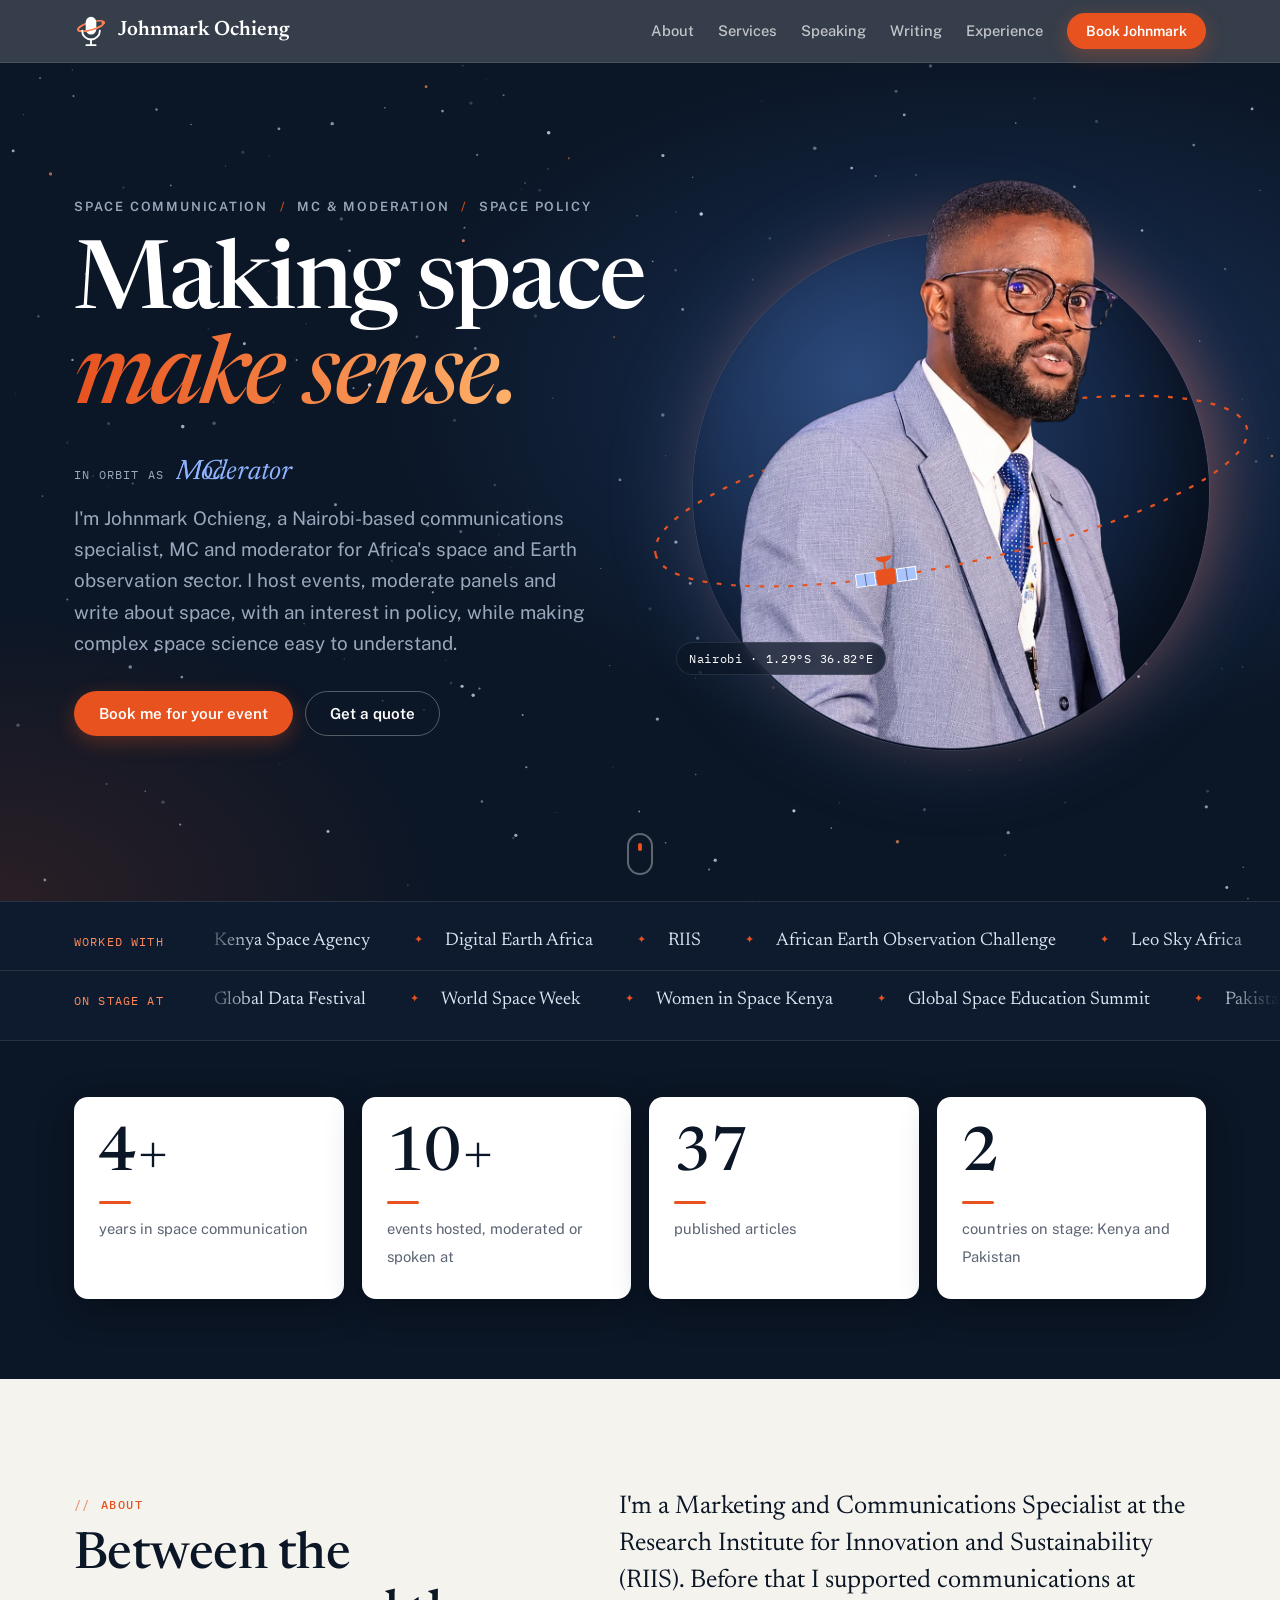
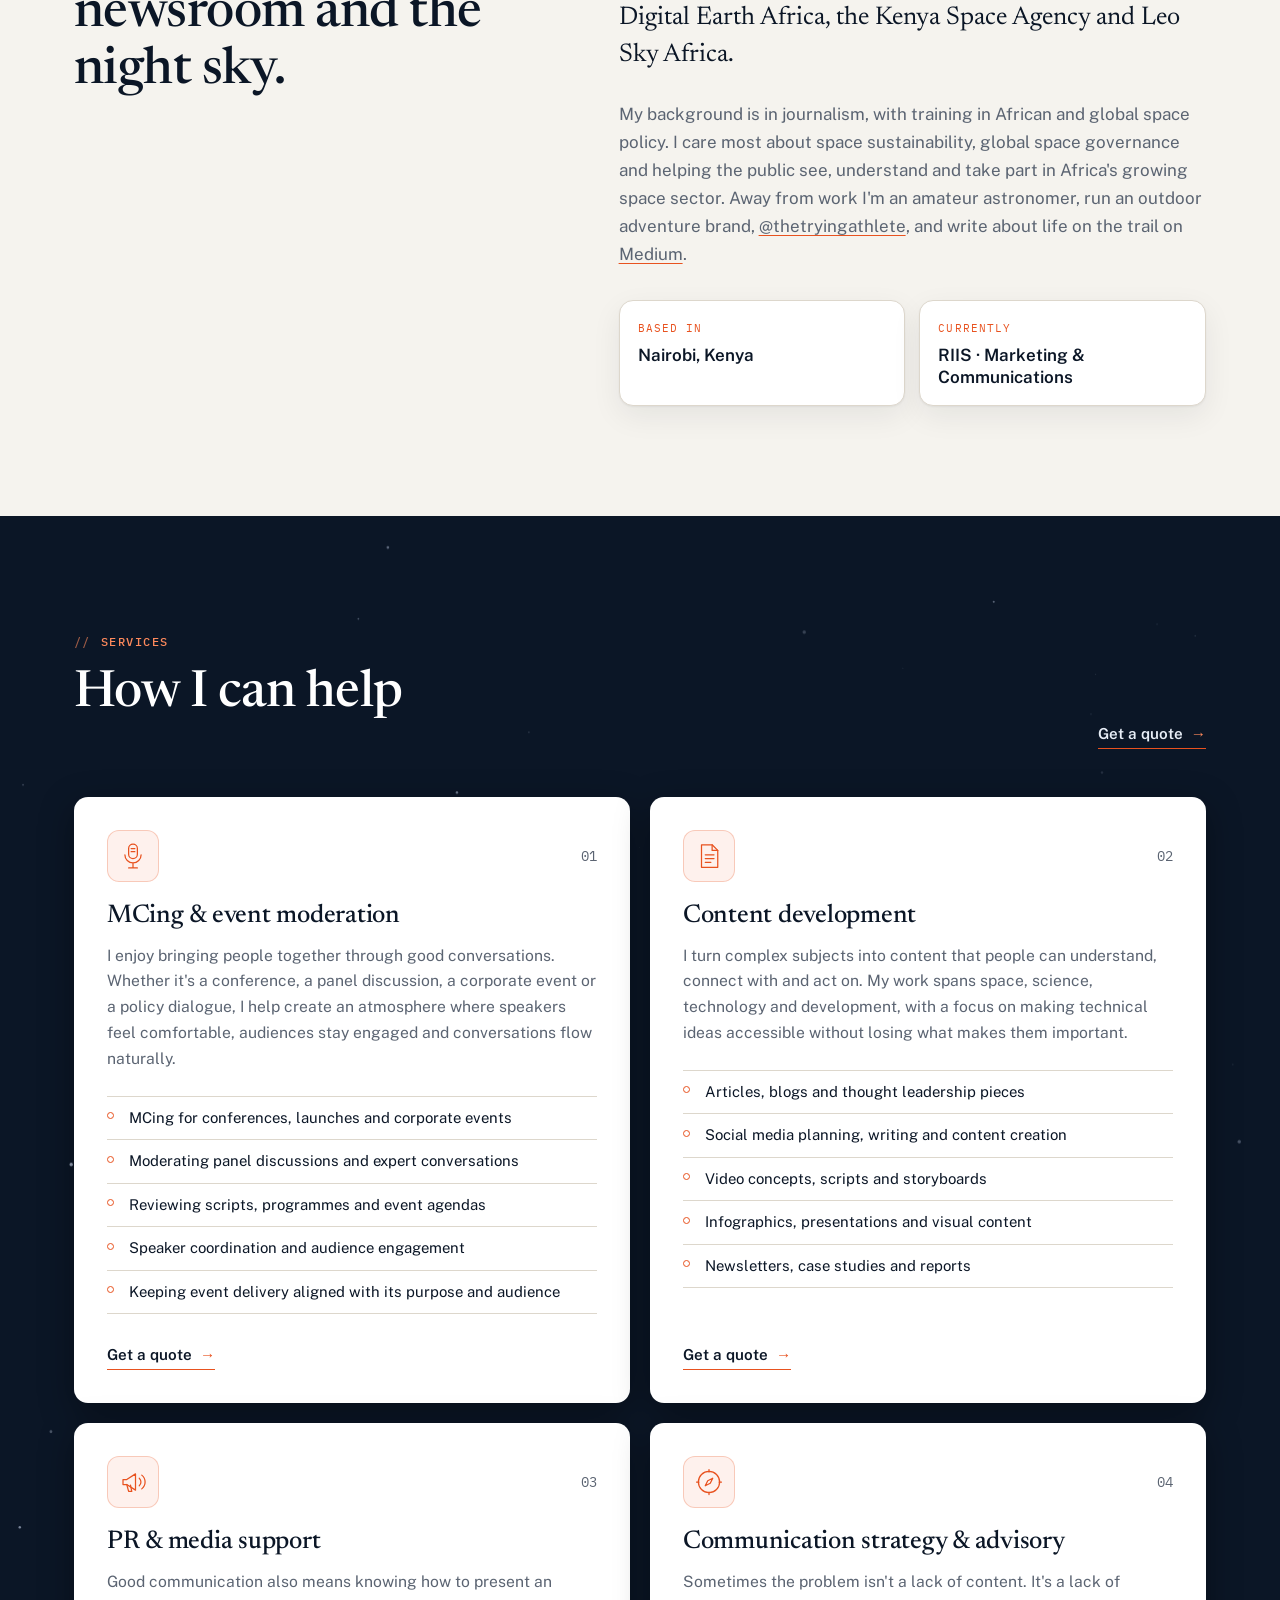
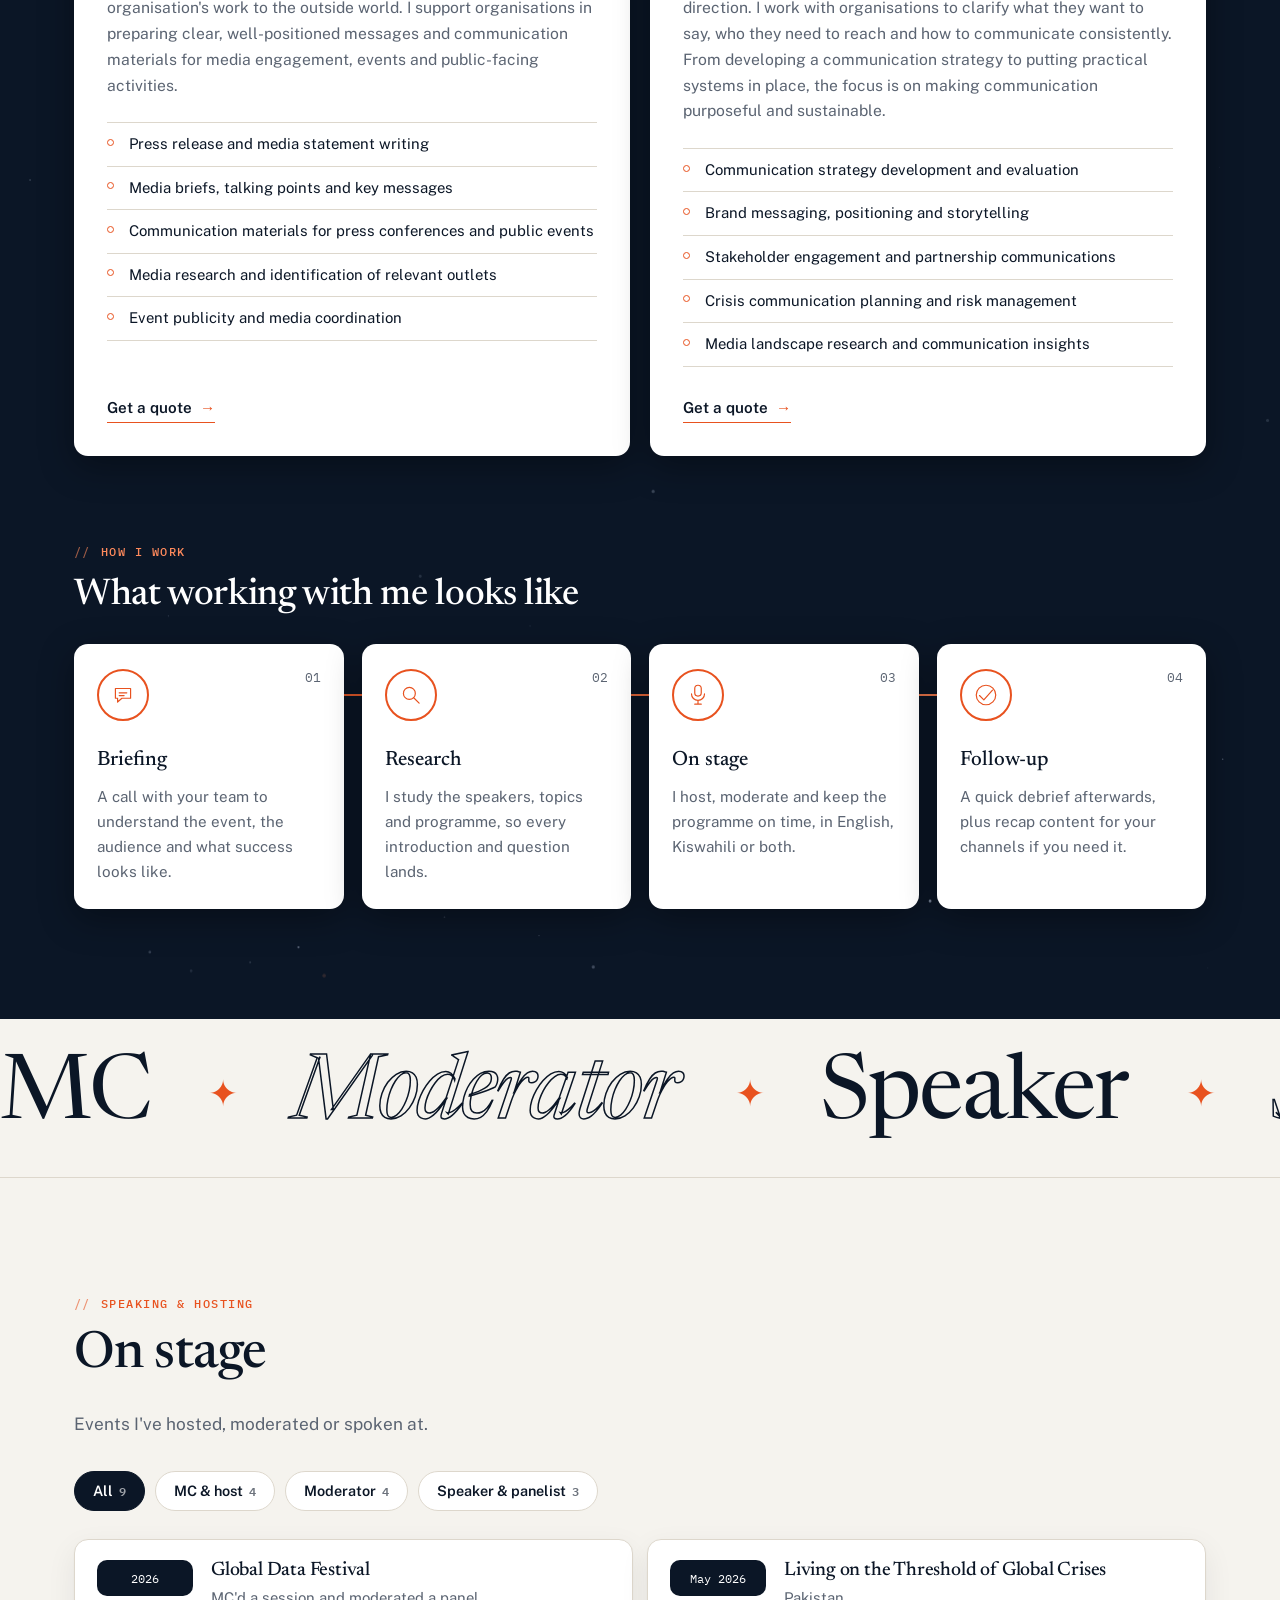
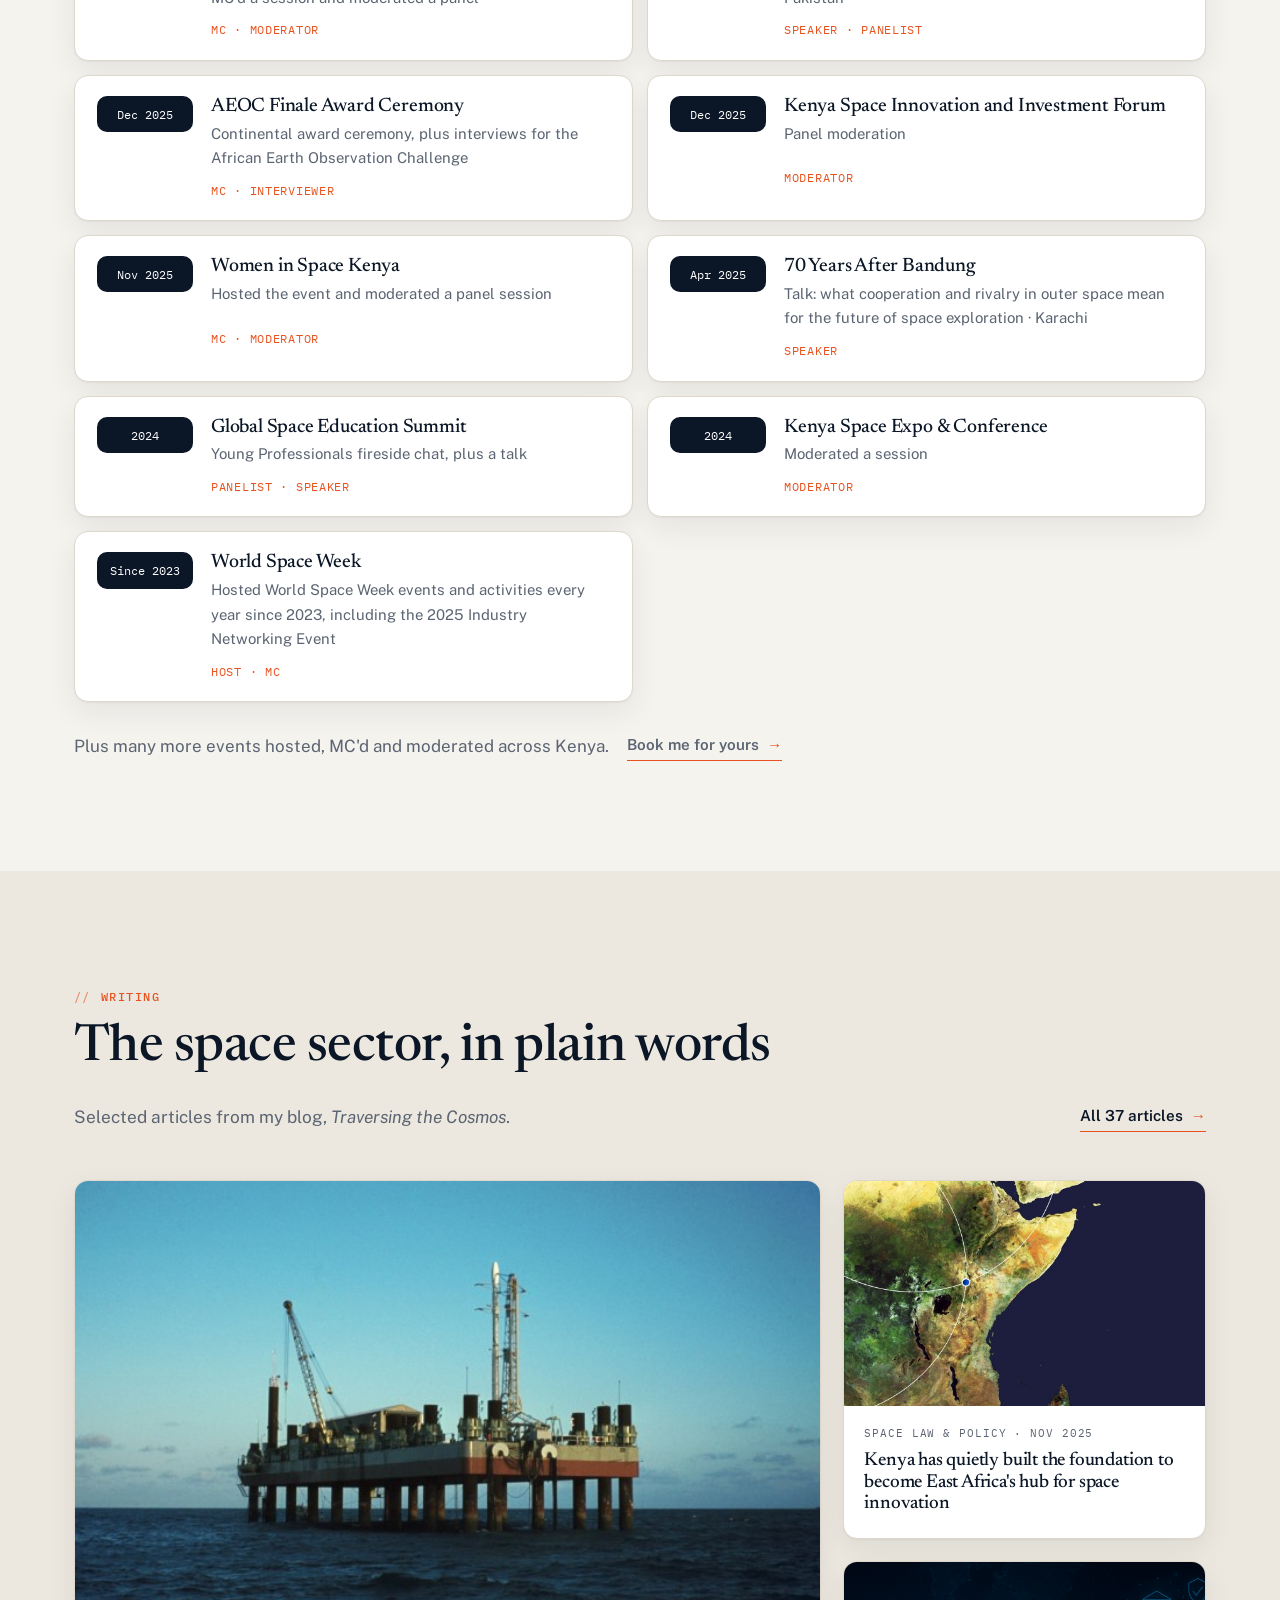
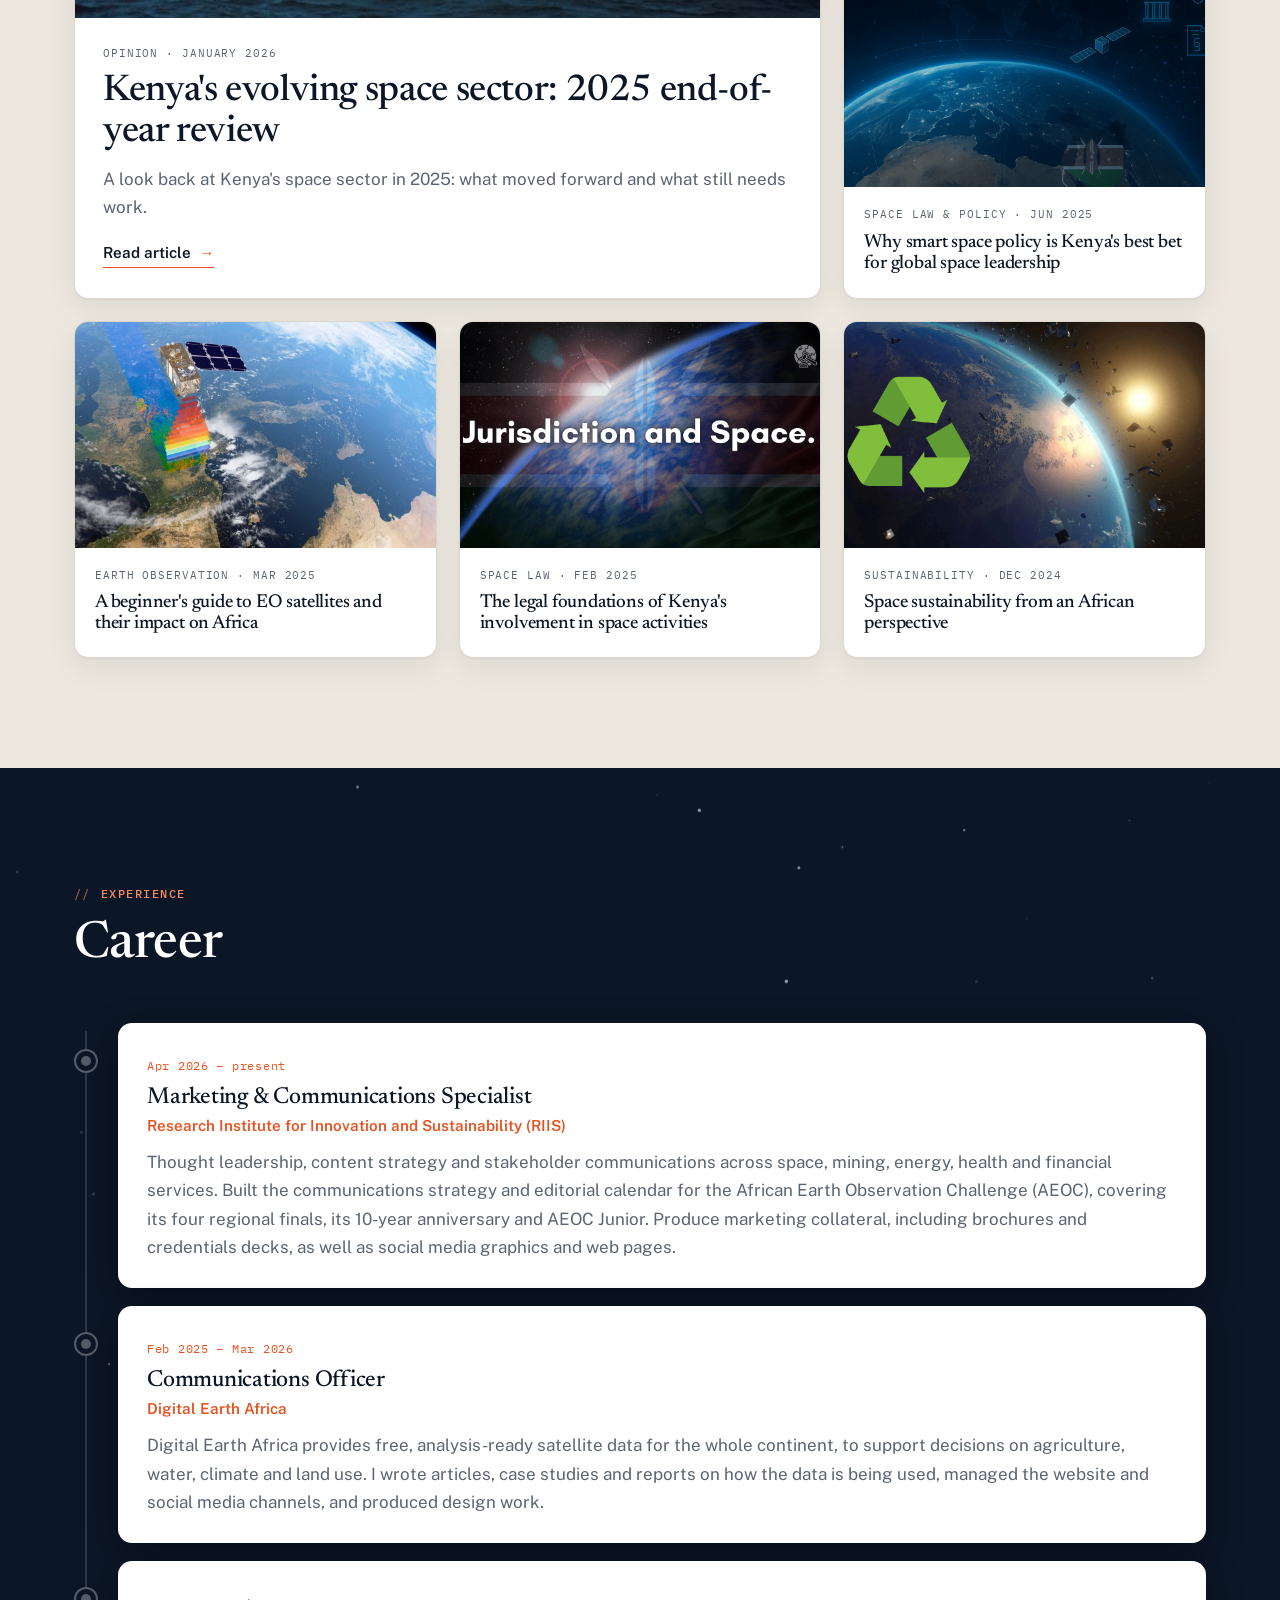
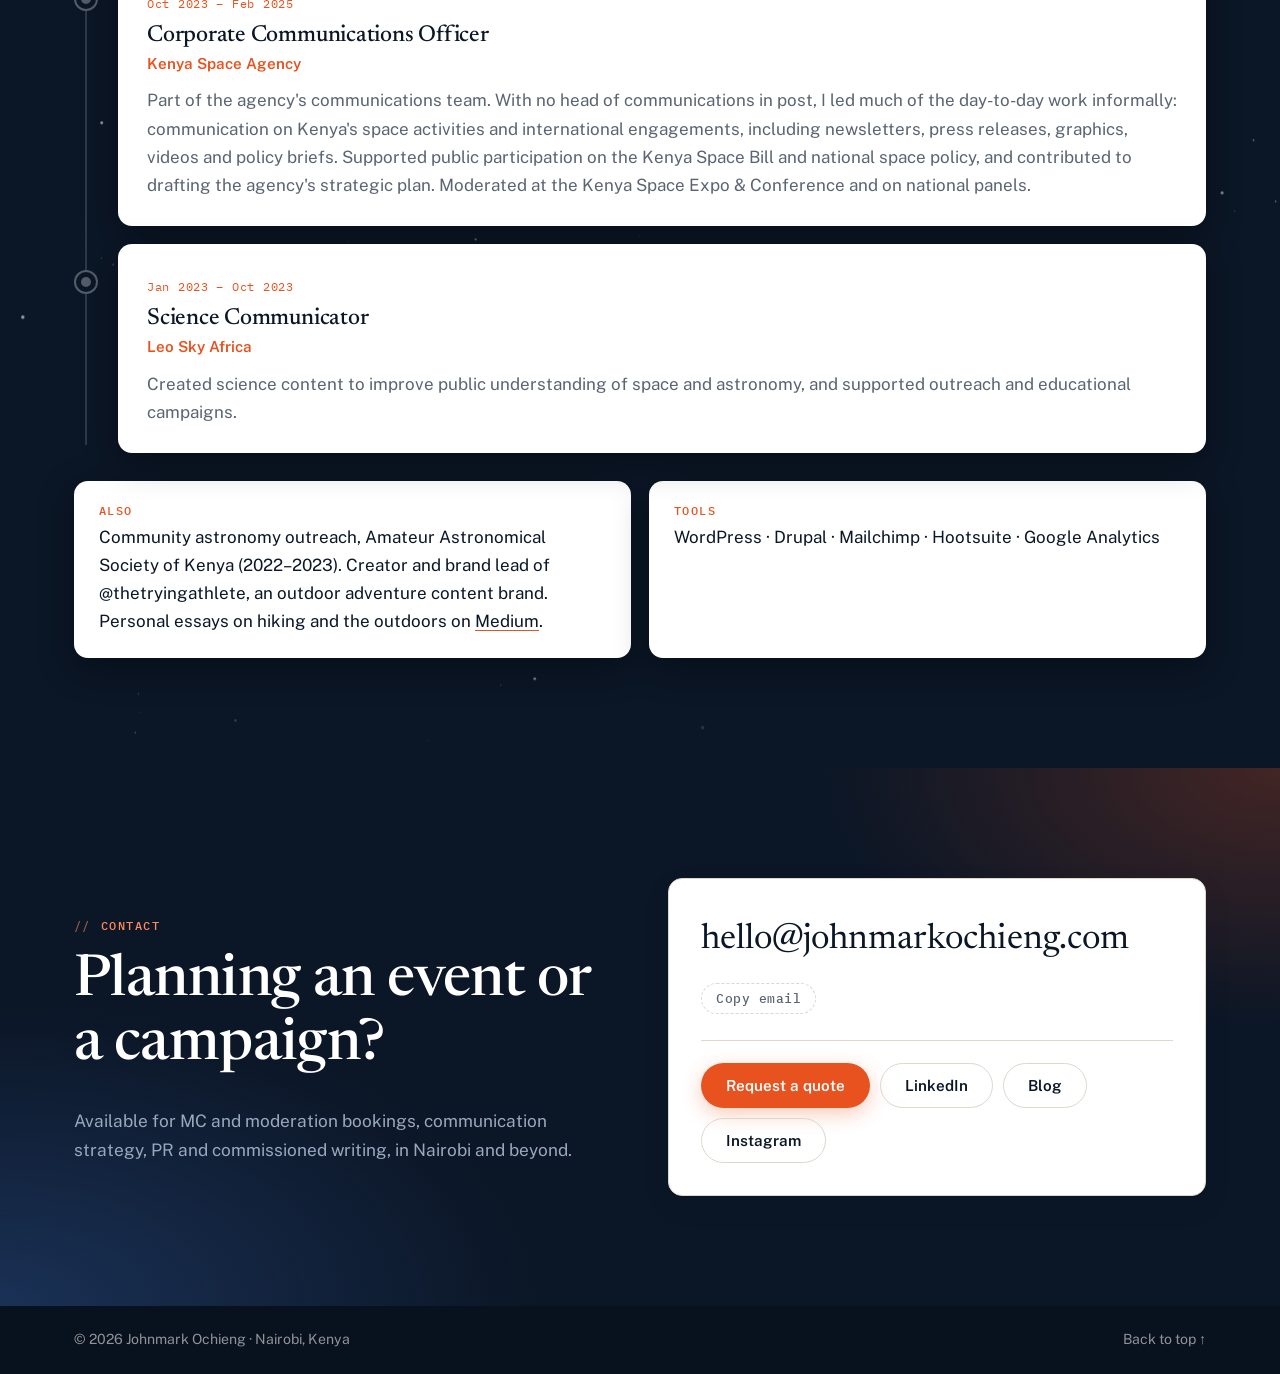
==== preview/index.html @ 2111b933 "Add unlisted preview of the lively layer Co-Authored-By: Claude Opus 5.5 <noreply@anthropic.com> Cla" ====
<!DOCTYPE html>
<html lang="en">
<head>
  <meta charset="utf-8">
  <meta name="robots" content="noindex, nofollow">
  <meta name="viewport" content="width=device-width, initial-scale=1">
  <title>Johnmark Ochieng · Space Communication, MC &amp; Policy</title>
  <meta name="description" content="Johnmark Ochieng: Nairobi-based communications specialist, MC and moderator working at the intersection of space, Earth observation and policy across Africa.">
  <meta property="og:title" content="Johnmark Ochieng · Space Communication, MC & Policy">
  <meta property="og:description" content="MC, moderator and communications specialist for Africa's space and Earth observation sector.">
  <meta property="og:image" content="https://johnmarkochieng.com/assets/johnmark-speaking.jpg">
  <meta property="og:url" content="https://johnmarkochieng.com/">
  <meta property="og:type" content="website">
  <meta name="twitter:card" content="summary_large_image">
  <link rel="preconnect" href="https://fonts.googleapis.com">
  <link rel="preconnect" href="https://fonts.gstatic.com" crossorigin>
  <link href="https://fonts.googleapis.com/css2?family=Newsreader:ital,opsz,wght@0,6..72,400;0,6..72,500;0,6..72,600;1,6..72,500&family=Public+Sans:wght@400;500;600;700&family=IBM+Plex+Mono:wght@400;500&display=swap" rel="stylesheet">
  <link rel="icon" href="../assets/logo/favicon.svg" type="image/svg+xml">
  <link rel="stylesheet" href="styles.css">
  <script>document.documentElement.classList.add("js");</script>
</head>
<body>
  <div class="scroll-progress" aria-hidden="true"></div>

  <header class="nav">
    <div class="nav-inner">
      <a href="#top" class="logo" aria-label="Johnmark Ochieng, home">
        <img src="../assets/logo/mark.svg" alt="" class="logo-mark" width="34" height="34">
        <span class="logo-word">Johnmark Ochieng</span>
      </a>
      <button class="nav-toggle" aria-expanded="false" aria-controls="nav-links">Menu</button>
      <nav id="nav-links">
        <a href="#about">About</a>
        <a href="#services">Services</a>
        <a href="#stage">Speaking</a>
        <a href="#writing">Writing</a>
        <a href="#experience">Experience</a>
        <a href="#contact" class="btn btn-accent btn-sm">Book Johnmark</a>
      </nav>
    </div>
  </header>

  <main id="top">
    <!-- HERO: dark, live starfield -->
    <section class="hero dark">
      <canvas class="sky" data-interactive aria-hidden="true"></canvas>
      <div class="wrap hero-grid">
        <div class="hero-copy">
          <p class="kicker">Space communication <span class="kicker-sep" aria-hidden="true">/</span> MC &amp; moderation <span class="kicker-sep" aria-hidden="true">/</span> Space policy</p>
          <h1>Making space <em>make sense.</em></h1>
          <p class="hero-roles" aria-hidden="true"><span class="mono">In orbit as</span> <span class="role-rotator"><span>MC</span><span>Moderator</span><span>Space writer</span><span>Speaker</span><span>Strategist</span></span></p>
          <p class="lede">I'm Johnmark Ochieng, a Nairobi-based communications specialist, MC and moderator for Africa's space and Earth observation sector. I host events, moderate panels and write about space, with an interest in policy, while making complex space science easy to understand.</p>
          <div class="hero-actions">
            <a href="#contact" class="btn btn-accent">Book me for your event</a>
            <a href="#contact" class="btn btn-ghost">Get a quote</a>
          </div>
        </div>
        <figure class="hero-photo">
          <div class="planet" aria-hidden="true"></div>
          <svg class="hero-orbit orbit-back" viewBox="0 0 400 200" aria-hidden="true">
            <defs><clipPath id="orbit-clip-back"><rect x="-60" y="-60" width="520" height="160"/></clipPath></defs>
            <g transform="rotate(-12 200 100)" clip-path="url(#orbit-clip-back)">
              <path class="orbit-path" d="M10 100a190 46 0 1 0 380 0a190 46 0 1 0 -380 0"/>
              <g class="orbit-sat">
                <animateMotion dur="14s" repeatCount="indefinite" rotate="auto" path="M10 100a190 46 0 1 0 380 0a190 46 0 1 0 -380 0"/>
                <rect x="-19" y="-4" width="12" height="8" class="sat-panel"/><rect x="7" y="-4" width="12" height="8" class="sat-panel"/>
                <path d="M-13 -4v8M13 -4v8" class="sat-grid"/>
                <rect x="-6" y="-5" width="12" height="10" rx="1.5" class="sat-body"/>
                <path d="M0 -5v-5" class="sat-mast"/><path d="M-5 -13a5 3.5 0 0 0 10 0z" class="sat-dish"/>
              </g>
            </g>
          </svg>
          <img class="hero-cutout" src="../assets/johnmark-cutout.webp" alt="Johnmark Ochieng speaking" width="911" height="1230">
          <svg class="hero-orbit orbit-front" viewBox="0 0 400 200" aria-hidden="true">
            <defs><clipPath id="orbit-clip-front"><rect x="-60" y="100" width="520" height="160"/></clipPath></defs>
            <g transform="rotate(-12 200 100)" clip-path="url(#orbit-clip-front)">
              <path class="orbit-path" d="M10 100a190 46 0 1 0 380 0a190 46 0 1 0 -380 0"/>
              <g class="orbit-sat">
                <animateMotion dur="14s" repeatCount="indefinite" rotate="auto" path="M10 100a190 46 0 1 0 380 0a190 46 0 1 0 -380 0"/>
                <rect x="-19" y="-4" width="12" height="8" class="sat-panel"/><rect x="7" y="-4" width="12" height="8" class="sat-panel"/>
                <path d="M-13 -4v8M13 -4v8" class="sat-grid"/>
                <rect x="-6" y="-5" width="12" height="10" rx="1.5" class="sat-body"/>
                <path d="M0 -5v-5" class="sat-mast"/><path d="M-5 -13a5 3.5 0 0 0 10 0z" class="sat-dish"/>
              </g>
            </g>
          </svg>
          <span class="photo-tag mono" aria-hidden="true">Nairobi · 1.29°S 36.82°E</span>
        </figure>
      </div>
      <a href="#about" class="scroll-cue" aria-label="Scroll to About"><span></span></a>
    </section>

    <!-- CREDIBILITY: two scrolling rows -->
    <section class="trust dark-2">
      <div class="trust-row">
        <p class="trust-label mono">Worked with</p>
        <div class="marquee">
          <ul class="trust-list">
            <li>Kenya Space Agency</li>
            <li>Digital Earth Africa</li>
            <li>RIIS</li>
            <li>African Earth Observation Challenge</li>
            <li>Leo Sky Africa</li>
            <li>Viffa Consult</li>
          </ul>
        </div>
      </div>
      <div class="trust-row">
        <p class="trust-label mono">On stage at</p>
        <div class="marquee marquee-reverse">
          <ul class="trust-list">
            <li>Global Data Festival</li>
            <li>World Space Week</li>
            <li>Women in Space Kenya</li>
            <li>Global Space Education Summit</li>
            <li>Pakistan Institute of International Affairs</li>
          </ul>
        </div>
      </div>
    </section>

    <!-- STATS -->
    <section class="stats dark">
      <div class="wrap stats-grid">
        <div class="stat card glow" data-reveal><strong data-count="4" data-suffix="+">4+</strong><span>years in space communication</span></div>
        <div class="stat card glow" data-reveal><strong data-count="10" data-suffix="+">10+</strong><span>events hosted, moderated or spoken at</span></div>
        <div class="stat card glow" data-reveal><strong data-count="37">37</strong><span>published articles</span></div>
        <div class="stat card glow" data-reveal><strong data-count="2">2</strong><span>countries on stage: Kenya and Pakistan</span></div>
      </div>
    </section>

    <!-- ABOUT -->
    <section id="about" class="section">
      <div class="wrap split-grid">
        <header class="section-head" data-reveal>
          <p class="eyebrow">About</p>
          <h2>Between the newsroom and the night sky.</h2>
        </header>
        <div data-reveal>
          <p class="body-lg">I'm a Marketing and Communications Specialist at the Research Institute for Innovation and Sustainability (RIIS). Before that I supported communications at Digital Earth Africa, the Kenya Space Agency and Leo Sky Africa.</p>
          <p>My background is in journalism, with training in African and global space policy. I care most about space sustainability, global space governance and helping the public see, understand and take part in Africa's growing space sector. Away from work I'm an amateur astronomer, run an outdoor adventure brand, <a href="https://www.instagram.com/thetryingathlete" target="_blank" rel="noopener">@thetryingathlete</a>, and write about life on the trail on <a href="https://medium.com/@intergalacticsage" target="_blank" rel="noopener">Medium</a>.</p>
          <dl class="facts">
            <div class="fact card"><dt>Based in</dt><dd>Nairobi, Kenya</dd></div>
            <div class="fact card"><dt>Currently</dt><dd>RIIS · Marketing &amp; Communications</dd></div>
          </dl>
        </div>
      </div>
    </section>

    <!-- SERVICES: dark cards -->
    <section id="services" class="section dark">
      <canvas class="sky sky-faint" aria-hidden="true"></canvas>
      <div class="wrap">
        <header class="section-head section-head-row" data-reveal>
          <div>
            <p class="eyebrow">Services</p>
            <h2>How I can help</h2>
          </div>
          <a href="#contact" class="link-arrow">Get a quote</a>
        </header>
        <div class="services">
          <article class="service card glow tilt" data-reveal>
            <div class="service-top">
              <svg class="service-icon" viewBox="0 0 48 48" aria-hidden="true"><rect x="17" y="5" width="14" height="23" rx="7"/><path d="M11 22a13 13 0 0 0 26 0M24 35v7M17 43h14M21 12h6M21 17h6"/></svg>
              <span class="service-num mono">01</span>
            </div>
            <h3>MCing &amp; event moderation</h3>
            <p>I enjoy bringing people together through good conversations. Whether it's a conference, a panel discussion, a corporate event or a policy dialogue, I help create an atmosphere where speakers feel comfortable, audiences stay engaged and conversations flow naturally.</p>
            <ul>
              <li>MCing for conferences, launches and corporate events</li>
              <li>Moderating panel discussions and expert conversations</li>
              <li>Reviewing scripts, programmes and event agendas</li>
              <li>Speaker coordination and audience engagement</li>
              <li>Keeping event delivery aligned with its purpose and audience</li>
            </ul>
            <a href="#contact" class="link-arrow">Get a quote</a>
          </article>
          <article class="service card glow tilt" data-reveal>
            <div class="service-top">
              <svg class="service-icon" viewBox="0 0 48 48" aria-hidden="true"><path d="M12 6h17l9 9v27H12z"/><path d="M29 6v9h9M18 22h14M18 28h14M18 34h9"/></svg>
              <span class="service-num mono">02</span>
            </div>
            <h3>Content development</h3>
            <p>I turn complex subjects into content that people can understand, connect with and act on. My work spans space, science, technology and development, with a focus on making technical ideas accessible without losing what makes them important.</p>
            <ul>
              <li>Articles, blogs and thought leadership pieces</li>
              <li>Social media planning, writing and content creation</li>
              <li>Video concepts, scripts and storyboards</li>
              <li>Infographics, presentations and visual content</li>
              <li>Newsletters, case studies and reports</li>
            </ul>
            <a href="#contact" class="link-arrow">Get a quote</a>
          </article>
          <article class="service card glow tilt" data-reveal>
            <div class="service-top">
              <svg class="service-icon" viewBox="0 0 48 48" aria-hidden="true"><path d="M8 20v8h6l14 9V11l-14 9z"/><path d="M14 28l3 11h5l-2-10M34 18a8 8 0 0 1 0 12M38 13a14 14 0 0 1 0 22"/></svg>
              <span class="service-num mono">03</span>
            </div>
            <h3>PR &amp; media support</h3>
            <p>Good communication also means knowing how to present an organisation's work to the outside world. I support organisations in preparing clear, well-positioned messages and communication materials for media engagement, events and public-facing activities.</p>
            <ul>
              <li>Press release and media statement writing</li>
              <li>Media briefs, talking points and key messages</li>
              <li>Communication materials for press conferences and public events</li>
              <li>Media research and identification of relevant outlets</li>
              <li>Event publicity and media coordination</li>
            </ul>
            <a href="#contact" class="link-arrow">Get a quote</a>
          </article>
          <article class="service card glow tilt" data-reveal>
            <div class="service-top">
              <svg class="service-icon" viewBox="0 0 48 48" aria-hidden="true"><circle cx="24" cy="24" r="17"/><path d="M30 18l-4 8-8 4 4-8z"/><path d="M24 4v4M24 40v4M4 24h4M40 24h4"/></svg>
              <span class="service-num mono">04</span>
            </div>
            <h3>Communication strategy &amp; advisory</h3>
            <p>Sometimes the problem isn't a lack of content. It's a lack of direction. I work with organisations to clarify what they want to say, who they need to reach and how to communicate consistently. From developing a communication strategy to putting practical systems in place, the focus is on making communication purposeful and sustainable.</p>
            <ul>
              <li>Communication strategy development and evaluation</li>
              <li>Brand messaging, positioning and storytelling</li>
              <li>Stakeholder engagement and partnership communications</li>
              <li>Crisis communication planning and risk management</li>
              <li>Media landscape research and communication insights</li>
            </ul>
            <a href="#contact" class="link-arrow">Get a quote</a>
          </article>
        </div>

        <!-- HOW I WORK: draft copy, edit freely -->
        <div class="process">
          <header class="process-head" data-reveal>
            <p class="eyebrow">How I work</p>
            <h3>What working with me looks like</h3>
          </header>
          <ol class="process-steps">
            <li class="step card" data-reveal>
              <svg class="step-icon" viewBox="0 0 48 48" aria-hidden="true"><path d="M10 12h28v18H22l-8 7v-7h-4z"/><path d="M17 20h14M17 25h9"/></svg>
              <span class="step-num">01</span>
              <h4>Briefing</h4>
              <p>A call with your team to understand the event, the audience and what success looks like.</p>
            </li>
            <li class="step card" data-reveal>
              <svg class="step-icon" viewBox="0 0 48 48" aria-hidden="true"><circle cx="21" cy="21" r="11"/><path d="M29 29l10 10"/></svg>
              <span class="step-num">02</span>
              <h4>Research</h4>
              <p>I study the speakers, topics and programme, so every introduction and question lands.</p>
            </li>
            <li class="step card" data-reveal>
              <svg class="step-icon" viewBox="0 0 48 48" aria-hidden="true"><rect x="18" y="6" width="12" height="20" rx="6"/><path d="M12 22a12 12 0 0 0 24 0M24 34v7M18 41h12"/></svg>
              <span class="step-num">03</span>
              <h4>On stage</h4>
              <p>I host, moderate and keep the programme on time, in English, Kiswahili or both.</p>
            </li>
            <li class="step card" data-reveal>
              <svg class="step-icon" viewBox="0 0 48 48" aria-hidden="true"><path d="M12 25l8 8 16-18"/><circle cx="24" cy="24" r="18"/></svg>
              <span class="step-num">04</span>
              <h4>Follow-up</h4>
              <p>A quick debrief afterwards, plus recap content for your channels if you need it.</p>
            </li>
          </ol>
        </div>
      </div>
    </section>

    <!-- ROLE TICKER (decorative) -->
    <div class="role-band" aria-hidden="true">
      <div class="role-track">
        <span>MC</span><i>✦</i><span class="outline">Moderator</span><i>✦</i><span>Speaker</span><i>✦</i><span class="outline">Space writer</span><i>✦</i><span>Strategist</span><i>✦</i>
        <span>MC</span><i>✦</i><span class="outline">Moderator</span><i>✦</i><span>Speaker</span><i>✦</i><span class="outline">Space writer</span><i>✦</i><span>Strategist</span><i>✦</i>
      </div>
    </div>

    <!-- SPEAKING: filterable event cards -->
    <section id="stage" class="section">
      <div class="spotlight" aria-hidden="true"></div>
      <div class="wrap">
        <header class="section-head" data-reveal>
          <p class="eyebrow">Speaking &amp; hosting</p>
          <h2>On stage</h2>
          <p class="intro">Events I've hosted, moderated or spoken at.</p>
        </header>
        <div class="filters" role="toolbar" aria-label="Filter events by role" data-reveal>
          <button type="button" class="filter is-on" data-filter="all" aria-pressed="true">All</button>
          <button type="button" class="filter" data-filter="mc" aria-pressed="false">MC &amp; host</button>
          <button type="button" class="filter" data-filter="moderator" aria-pressed="false">Moderator</button>
          <button type="button" class="filter" data-filter="speaker" aria-pressed="false">Speaker &amp; panelist</button>
        </div>
        <!-- Newest first. To add an event, copy one <li> block and set data-roles. -->
        <ol class="events">
          <li class="event card" data-roles="mc moderator" data-reveal>
            <span class="ev-date mono">2026</span>
            <div class="ev-main"><h3>Global Data Festival</h3><p>MC'd a session and moderated a panel</p></div>
            <span class="ev-role">MC · Moderator</span>
          </li>
          <li class="event card" data-roles="speaker" data-reveal>
            <span class="ev-date mono">May 2026</span>
            <div class="ev-main"><h3>Living on the Threshold of Global Crises</h3><p>Pakistan</p></div>
            <span class="ev-role">Speaker · Panelist</span>
          </li>
          <li class="event card" data-roles="mc" data-reveal>
            <span class="ev-date mono">Dec 2025</span>
            <div class="ev-main"><h3>AEOC Finale Award Ceremony</h3><p>Continental award ceremony, plus interviews for the African Earth Observation Challenge</p></div>
            <span class="ev-role">MC · Interviewer</span>
          </li>
          <li class="event card" data-roles="moderator" data-reveal>
            <span class="ev-date mono">Dec 2025</span>
            <div class="ev-main"><h3>Kenya Space Innovation and Investment Forum</h3><p>Panel moderation</p></div>
            <span class="ev-role">Moderator</span>
          </li>
          <li class="event card" data-roles="mc moderator" data-reveal>
            <span class="ev-date mono">Nov 2025</span>
            <div class="ev-main"><h3>Women in Space Kenya</h3><p>Hosted the event and moderated a panel session</p></div>
            <span class="ev-role">MC · Moderator</span>
          </li>
          <li class="event card" data-roles="speaker" data-reveal>
            <span class="ev-date mono">Apr 2025</span>
            <div class="ev-main"><h3>70 Years After Bandung</h3><p>Talk: what cooperation and rivalry in outer space mean for the future of space exploration · Karachi</p></div>
            <span class="ev-role">Speaker</span>
          </li>
          <li class="event card" data-roles="speaker" data-reveal>
            <span class="ev-date mono">2024</span>
            <div class="ev-main"><h3>Global Space Education Summit</h3><p>Young Professionals fireside chat, plus a talk</p></div>
            <span class="ev-role">Panelist · Speaker</span>
          </li>
          <li class="event card" data-roles="moderator" data-reveal>
            <span class="ev-date mono">2024</span>
            <div class="ev-main"><h3>Kenya Space Expo &amp; Conference</h3><p>Moderated a session</p></div>
            <span class="ev-role">Moderator</span>
          </li>
          <li class="event card" data-roles="mc" data-reveal>
            <span class="ev-date mono">Since 2023</span>
            <div class="ev-main"><h3>World Space Week</h3><p>Hosted World Space Week events and activities every year since 2023, including the 2025 Industry Networking Event</p></div>
            <span class="ev-role">Host · MC</span>
          </li>
        </ol>
        <p class="events-more">Plus many more events hosted, MC'd and moderated across Kenya. <a href="#contact" class="link-arrow">Book me for yours</a></p>
      </div>
    </section>

    <!-- WRITING: article cards -->
    <section id="writing" class="section section-alt">
      <div class="wrap">
        <header class="section-head section-head-row" data-reveal>
          <div>
            <p class="eyebrow">Writing</p>
            <h2>The space sector, in plain words</h2>
            <p class="intro">Selected articles from my blog, <em>Traversing the Cosmos</em>.</p>
          </div>
          <a href="https://traversingcosmos.wordpress.com/" class="link-arrow" target="_blank" rel="noopener">All 37 articles</a>
        </header>
        <div class="articles">
          <a class="article article-lead card" data-reveal href="https://traversingcosmos.wordpress.com/2026/01/01/kenyas-evolving-space-sector-2025-end-of-year-review/" target="_blank" rel="noopener">
            <span class="img-frame"><img src="../assets/articles/post-1.jpg" alt="" loading="lazy"></span>
            <div class="article-body">
              <p class="article-meta mono">Opinion · January 2026</p>
              <h3>Kenya's evolving space sector: 2025 end-of-year review</h3>
              <p>A look back at Kenya's space sector in 2025: what moved forward and what still needs work.</p>
              <span class="link-arrow">Read article</span>
            </div>
          </a>
          <a class="article card" data-reveal href="https://traversingcosmos.wordpress.com/2025/11/13/kenya-has-quietly-built-the-foundation-to-become-east-africas-hub-for-space-innovation/" target="_blank" rel="noopener">
            <span class="img-frame"><img src="../assets/articles/post-2.jpg" alt="" loading="lazy"></span>
            <div class="article-body">
              <p class="article-meta mono">Space law &amp; policy · Nov 2025</p>
              <h3>Kenya has quietly built the foundation to become East Africa's hub for space innovation</h3>
            </div>
          </a>
          <a class="article card" data-reveal href="https://traversingcosmos.wordpress.com/2025/06/13/why-smart-space-policy-is-kenyas-best-bet-for-global-space-leadership/" target="_blank" rel="noopener">
            <span class="img-frame"><img src="../assets/articles/post-3.png" alt="" loading="lazy"></span>
            <div class="article-body">
              <p class="article-meta mono">Space law &amp; policy · Jun 2025</p>
              <h3>Why smart space policy is Kenya's best bet for global space leadership</h3>
            </div>
          </a>
          <a class="article card" data-reveal href="https://traversingcosmos.wordpress.com/2025/03/28/a-beginners-guide-to-understanding-eo-satellites-and-their-impact-on-africa/" target="_blank" rel="noopener">
            <span class="img-frame"><img src="../assets/articles/post-4.jpg" alt="" loading="lazy"></span>
            <div class="article-body">
              <p class="article-meta mono">Earth observation · Mar 2025</p>
              <h3>A beginner's guide to EO satellites and their impact on Africa</h3>
            </div>
          </a>
          <a class="article card" data-reveal href="https://traversingcosmos.wordpress.com/2025/02/03/the-legal-foundations-of-kenyas-involvement-in-space-activities/" target="_blank" rel="noopener">
            <span class="img-frame"><img src="../assets/articles/post-5.png" alt="" loading="lazy"></span>
            <div class="article-body">
              <p class="article-meta mono">Space law · Feb 2025</p>
              <h3>The legal foundations of Kenya's involvement in space activities</h3>
            </div>
          </a>
          <a class="article card" data-reveal href="https://traversingcosmos.wordpress.com/2024/12/09/space-sustainability-from-an-african-perspective/" target="_blank" rel="noopener">
            <span class="img-frame"><img src="../assets/articles/post-6.png" alt="" loading="lazy"></span>
            <div class="article-body">
              <p class="article-meta mono">Sustainability · Dec 2024</p>
              <h3>Space sustainability from an African perspective</h3>
            </div>
          </a>
        </div>
      </div>
    </section>

    <!-- EXPERIENCE: mission log timeline -->
    <section id="experience" class="section dark">
      <canvas class="sky sky-faint" aria-hidden="true"></canvas>
      <div class="wrap">
        <header class="section-head" data-reveal>
          <p class="eyebrow">Experience</p>
          <h2>Career</h2>
        </header>
        <ol class="jobs">
          <li class="job" data-reveal>
            <span class="job-node" aria-hidden="true"></span>
            <div class="job-card card glow">
              <span class="job-date mono">Apr 2026 – present</span>
              <h3>Marketing &amp; Communications Specialist</h3>
              <p class="job-org">Research Institute for Innovation and Sustainability (RIIS)</p>
              <div class="job-more"><div><p>Thought leadership, content strategy and stakeholder communications across space, mining, energy, health and financial services. Built the communications strategy and editorial calendar for the African Earth Observation Challenge (AEOC), covering its four regional finals, its 10-year anniversary and AEOC Junior. Produce marketing collateral, including brochures and credentials decks, as well as social media graphics and web pages.</p></div></div>
            </div>
          </li>
          <li class="job" data-reveal>
            <span class="job-node" aria-hidden="true"></span>
            <div class="job-card card glow">
              <span class="job-date mono">Feb 2025 – Mar 2026</span>
              <h3>Communications Officer</h3>
              <p class="job-org">Digital Earth Africa</p>
              <div class="job-more"><div><p>Digital Earth Africa provides free, analysis-ready satellite data for the whole continent, to support decisions on agriculture, water, climate and land use. I wrote articles, case studies and reports on how the data is being used, managed the website and social media channels, and produced design work.</p></div></div>
            </div>
          </li>
          <li class="job" data-reveal>
            <span class="job-node" aria-hidden="true"></span>
            <div class="job-card card glow">
              <span class="job-date mono">Oct 2023 – Feb 2025</span>
              <h3>Corporate Communications Officer</h3>
              <p class="job-org">Kenya Space Agency</p>
              <div class="job-more"><div><p>Part of the agency's communications team. With no head of communications in post, I led much of the day-to-day work informally: communication on Kenya's space activities and international engagements, including newsletters, press releases, graphics, videos and policy briefs. Supported public participation on the Kenya Space Bill and national space policy, and contributed to drafting the agency's strategic plan. Moderated at the Kenya Space Expo &amp; Conference and on national panels.</p></div></div>
            </div>
          </li>
          <li class="job" data-reveal>
            <span class="job-node" aria-hidden="true"></span>
            <div class="job-card card glow">
              <span class="job-date mono">Jan 2023 – Oct 2023</span>
              <h3>Science Communicator</h3>
              <p class="job-org">Leo Sky Africa</p>
              <div class="job-more"><div><p>Created science content to improve public understanding of space and astronomy, and supported outreach and educational campaigns.</p></div></div>
            </div>
          </li>
        </ol>
        <div class="extras">
          <div class="card" data-reveal>
            <h3>Also</h3>
            <p>Community astronomy outreach, Amateur Astronomical Society of Kenya (2022–2023). Creator and brand lead of @thetryingathlete, an outdoor adventure content brand. Personal essays on hiking and the outdoors on <a href="https://medium.com/@intergalacticsage" target="_blank" rel="noopener">Medium</a>.</p>
          </div>
          <div class="card" data-reveal>
            <h3>Tools</h3>
            <p>WordPress · Drupal · Mailchimp · Hootsuite · Google Analytics</p>
          </div>
        </div>
      </div>
    </section>

    <!-- CONTACT -->
    <section id="contact" class="contact">
      <div class="wrap contact-grid">
        <div data-reveal>
          <p class="eyebrow">Contact</p>
          <h2>Planning an event or a campaign?</h2>
          <p class="intro">Available for MC and moderation bookings, communication strategy, PR and commissioned writing, in Nairobi and beyond.</p>
        </div>
        <div class="contact-card card glow" data-reveal>
          <a class="contact-email" href="mailto:hello@johnmarkochieng.com">hello@johnmarkochieng.com</a>
          <button type="button" class="copy-email" data-copy="hello@johnmarkochieng.com"><span class="copy-label">Copy email</span></button>
          <div class="contact-actions">
            <a href="mailto:hello@johnmarkochieng.com?subject=Quote%20request&amp;body=Hi%20Johnmark%2C%0A%0AI%27d%20like%20a%20quote.%0A%0AOrganisation%3A%0AService%20(MC%2C%20moderation%2C%20talk%2C%20content%2C%20strategy)%3A%0ADate(s)%3A%0AVenue%20%2F%20city%3A%0A%0AThanks%2C" class="btn btn-accent">Request a quote</a>
            <a href="https://www.linkedin.com/in/johnmark-o-40053770/" class="btn btn-ghost" target="_blank" rel="noopener">LinkedIn</a>
            <a href="https://traversingcosmos.wordpress.com/" class="btn btn-ghost" target="_blank" rel="noopener">Blog</a>
            <a href="https://www.instagram.com/thetryingathlete" class="btn btn-ghost" target="_blank" rel="noopener">Instagram</a>
          </div>
        </div>
      </div>
    </section>
  </main>

  <footer class="footer">
    <div class="wrap footer-inner">
      <p>© <span id="year"></span> Johnmark Ochieng · Nairobi, Kenya</p>
      <a href="#top">Back to top ↑</a>
    </div>
  </footer>

  <button type="button" class="to-top" aria-label="Back to top"><svg width="16" height="16" viewBox="0 0 16 16" aria-hidden="true" focusable="false"><path d="M8 13V3M3.5 7.5L8 3l4.5 4.5" fill="none" stroke="currentColor" stroke-width="1.6" stroke-linecap="round" stroke-linejoin="round"/></svg></button>

  <script src="main.js"></script>
</body>
</html>
---- preview/styles.css ----
/* =========================================================================
   Johnmark Ochieng · "Mission control" theme
   Light paper sections alternate with deep-space navy sections and cards.
   Colours, fonts, radii and motion timings are all set here.
   ========================================================================= */
:root {
  --paper: #f5f3ee;
  --paper-2: #ece8df;
  --white: #ffffff;
  --ink: #0b1626;          /* deep space navy */
  --ink-2: #102038;        /* dark card */
  --ink-3: #1a2d4a;        /* dark card border / hover */
  --muted: #5b6472;
  --muted-dark: #9aa8bd;   /* secondary text on navy */
  --line: #ddd7cc;
  --line-dark: rgba(255, 255, 255, 0.1);
  --accent: #e8521f;       /* mission orange */
  --accent-soft: #ff8a5c;  /* orange for small text on navy */
  --sky: #8fb4ff;          /* starlight blue, for small details on navy */
  --radius: 14px;
  --shadow: 0 1px 2px rgba(11, 22, 38, 0.05), 0 10px 30px rgba(11, 22, 38, 0.07);
  --shadow-lift: 0 2px 4px rgba(11, 22, 38, 0.06), 0 22px 44px rgba(11, 22, 38, 0.14);
  --max: 1180px;
  --serif: "Newsreader", Georgia, "Times New Roman", serif;
  --sans: "Public Sans", "Helvetica Neue", Arial, sans-serif;
  --mono: "IBM Plex Mono", ui-monospace, Menlo, monospace;
  --fast: 200ms;
  --base: 420ms;
  --slow: 800ms;
  --ease: cubic-bezier(.2, .75, .2, 1);
}

*, *::before, *::after { box-sizing: border-box; }
html { scroll-behavior: smooth; }
body { margin: 0; background: var(--paper); color: var(--ink); font-family: var(--sans); font-size: 17px; line-height: 1.65; -webkit-font-smoothing: antialiased; }
img { max-width: 100%; display: block; }
a { color: inherit; }
h1, h2, h3 { font-family: var(--serif); font-weight: 500; line-height: 1.12; margin: 0 0 0.5em; letter-spacing: -0.01em; }
h2 { font-size: clamp(2.1rem, 4.4vw, 3.2rem); }
h3 { font-size: 1.3rem; }
p { margin: 0 0 1em; }
.mono { font-family: var(--mono); }
main { overflow-x: clip; }
.wrap { max-width: var(--max); margin: 0 auto; padding: 0 24px; position: relative; z-index: 1; }
section[id] { scroll-margin-top: 80px; }

/* ---------- Dark sections ---------- */
.dark { position: relative; background: var(--ink); color: #e8eef7; }
.dark-2 { background: #0e1b2e; color: #e8eef7; }
.dark .intro, .dark p { color: var(--muted-dark); }
.dark h2, .dark h3 { color: var(--white); }
.sky { position: absolute; inset: 0; width: 100%; height: 100%; pointer-events: none; z-index: 0; }

/* ---------- Buttons & links ---------- */
.btn {
  display: inline-flex; align-items: center; justify-content: center; gap: 8px;
  padding: 13px 24px; border-radius: 999px; border: 1px solid transparent;
  font: 600 0.95rem var(--sans); text-decoration: none; cursor: pointer;
  transition: background var(--fast), color var(--fast), border-color var(--fast), transform var(--fast) var(--ease), box-shadow var(--fast);
}
.btn:hover { transform: translateY(-2px); }
.btn:active { transform: translateY(0); }
.btn:focus-visible { outline: 2px solid var(--accent); outline-offset: 3px; }
.btn-sm { padding: 9px 18px; font-size: 0.88rem; }
.btn-accent { background: var(--accent); color: var(--white); box-shadow: 0 6px 20px rgba(232, 82, 31, 0.3); }
.btn-accent:hover { background: #ff6a33; box-shadow: 0 10px 28px rgba(232, 82, 31, 0.45); }
.btn-dark { background: var(--ink); color: var(--white); }
.btn-dark:hover { background: var(--accent); }
.btn-ghost, .btn-ghost-light { border-color: rgba(255, 255, 255, 0.3); color: var(--white); }
.btn-ghost:hover, .btn-ghost-light:hover { border-color: var(--white); background: rgba(255, 255, 255, 0.08); }
.link-arrow { display: inline-flex; align-items: center; gap: 8px; font-weight: 600; font-size: 0.95rem; text-decoration: none; border-bottom: 1px solid var(--accent); padding-bottom: 2px; }
.link-arrow::after { content: "→"; color: var(--accent); transition: transform var(--fast) var(--ease); }
.link-arrow:hover::after, a:hover > .link-arrow::after, .article:hover .link-arrow::after { transform: translateX(5px); }
.dark .link-arrow::after { color: var(--accent-soft); }

/* ---------- Cards ---------- */
.card { background: var(--white); border: 1px solid var(--line); border-radius: var(--radius); box-shadow: var(--shadow); transition: transform var(--base) var(--ease), box-shadow var(--base) var(--ease), border-color var(--base); }
.card-dark { position: relative; background: linear-gradient(160deg, var(--ink-3), var(--ink-2) 55%); border: 1px solid var(--line-dark); border-radius: var(--radius); color: #e8eef7; transition: transform var(--base) var(--ease), border-color var(--base), box-shadow var(--base); }
/* Cursor spotlight on cards (position set by main.js) */
.glow { isolation: isolate; overflow: hidden; }
.glow::before { content: ""; position: absolute; inset: 0; z-index: -1; opacity: 0; transition: opacity var(--base); pointer-events: none;
  background: radial-gradient(360px circle at var(--mx, 50%) var(--my, 50%), rgba(232, 82, 31, 0.22), transparent 60%); }
.glow:hover::before { opacity: 1; }
.card.glow:hover { transform: translateY(-4px); box-shadow: var(--shadow-lift); border-color: rgba(232, 82, 31, 0.4); }
.card.glow::before { background: radial-gradient(360px circle at var(--mx, 50%) var(--my, 50%), rgba(232, 82, 31, 0.08), transparent 60%); }
.card-dark:hover { border-color: rgba(232, 82, 31, 0.45); box-shadow: 0 20px 50px rgba(0, 0, 0, 0.35); }

/* ---------- Scroll progress + back to top ---------- */
.scroll-progress { position: fixed; top: 0; left: 0; right: 0; height: 3px; z-index: 30; background: linear-gradient(90deg, var(--accent), var(--accent-soft)); transform: scaleX(0); transform-origin: 0 50%; pointer-events: none; }
.to-top { position: fixed; right: 20px; bottom: 20px; z-index: 25; width: 46px; height: 46px; display: grid; place-items: center; border-radius: 50%; border: 0; background: var(--ink); color: var(--white); box-shadow: 0 8px 24px rgba(11, 22, 38, 0.3); cursor: pointer; opacity: 0; visibility: hidden; transform: translateY(12px) scale(.9); transition: opacity var(--base) var(--ease), transform var(--base) var(--ease), visibility 0s linear var(--base), background var(--fast); }
.to-top.is-shown { opacity: 1; visibility: visible; transform: none; transition-delay: 0s; }
.to-top:hover { background: var(--accent); }
.to-top:focus-visible { outline: 2px solid var(--accent); outline-offset: 3px; }

/* ---------- Navigation (dark glass) ---------- */
.nav { position: sticky; top: 0; z-index: 20; background: rgba(11, 22, 38, 0.82); backdrop-filter: blur(14px); -webkit-backdrop-filter: blur(14px); border-bottom: 1px solid var(--line-dark); color: var(--white); }
.nav-inner { max-width: var(--max); margin: 0 auto; padding: 13px 24px; display: flex; align-items: center; justify-content: space-between; gap: 24px; }
.logo { display: inline-flex; align-items: center; gap: 10px; text-decoration: none; }
.logo-mark { width: 34px; height: 34px; filter: invert(1) hue-rotate(180deg); transition: transform var(--base) var(--ease); }
.logo:hover .logo-mark { transform: rotate(-12deg) scale(1.08); }
.logo-word { font-family: var(--serif); font-size: 1.3rem; font-weight: 600; white-space: nowrap; }
.nav nav { display: flex; align-items: center; gap: 24px; }
.nav nav a:not(.btn) { position: relative; text-decoration: none; font-size: 0.92rem; font-weight: 500; color: rgba(255, 255, 255, 0.7); transition: color var(--fast); }
.nav nav a:not(.btn):hover, .nav nav a.active { color: var(--white); }
.nav nav a:not(.btn)::after { content: ""; position: absolute; left: 0; right: 0; bottom: -6px; height: 2px; border-radius: 2px; background: var(--accent); transform: scaleX(0); transform-origin: left; transition: transform var(--base) var(--ease); }
.nav nav a.active::after, .nav nav a:not(.btn):hover::after, .nav nav a:not(.btn):focus-visible::after { transform: scaleX(1); }
.nav a:focus-visible { outline: 2px solid var(--accent); outline-offset: 4px; border-radius: 3px; }
.nav-toggle { display: none; background: none; border: 1px solid rgba(255, 255, 255, 0.4); color: var(--white); padding: 7px 16px; border-radius: 999px; font: 600 0.9rem var(--sans); cursor: pointer; }

/* ---------- Hero ---------- */
.hero { min-height: calc(100vh - 62px); display: flex; align-items: center; padding: 64px 0 96px; overflow: hidden;
  background: radial-gradient(70% 60% at 78% 40%, #1a3156 0%, transparent 70%), radial-gradient(50% 50% at 0% 100%, rgba(232, 82, 31, 0.14), transparent 70%), var(--ink); }
.hero-grid { display: grid; grid-template-columns: 1.1fr 0.9fr; gap: 72px; align-items: center; width: 100%; }
.kicker { display: block; font-family: var(--sans); font-size: 0.8rem; font-weight: 600; letter-spacing: 0.14em; text-transform: uppercase; color: var(--muted-dark); margin-bottom: 22px; }
.kicker-sep { color: var(--accent); margin: 0 0.55em; font-weight: 400; }
.hero h1 { font-size: clamp(3.2rem, 7.4vw, 6.2rem); line-height: 1; letter-spacing: -0.03em; color: var(--white); margin-bottom: 20px; }
.hero h1 em { color: var(--accent); background: linear-gradient(90deg, var(--accent), #ffb26b, var(--accent)); background-size: 200% 100%; -webkit-background-clip: text; background-clip: text; color: transparent; animation: shimmer 6s ease-in-out infinite; padding-right: .06em; }
@keyframes shimmer { 50% { background-position: 100% 0; } }
.hero-roles { display: flex; align-items: baseline; gap: 12px; margin-bottom: 18px; font-family: var(--serif); font-size: clamp(1.3rem, 2.4vw, 1.75rem); color: var(--white); }
.hero-roles .mono { font-size: 0.75rem; letter-spacing: 0.1em; text-transform: uppercase; color: var(--muted-dark); }
.role-rotator { position: relative; display: inline-grid; height: 1.3em; overflow: hidden; color: var(--sky); font-style: italic; }
.role-rotator span { grid-area: 1 / 1; transform: translateY(110%); opacity: 0; transition: transform .6s var(--ease), opacity .6s; white-space: nowrap; }
.role-rotator span.is-on { transform: none; opacity: 1; }
.role-rotator span.is-out { transform: translateY(-110%); opacity: 0; }
html:not(.js) .role-rotator span:first-child { transform: none; opacity: 1; }
.lede { font-size: clamp(1.05rem, 1.5vw, 1.18rem); color: var(--muted-dark); max-width: 33rem; margin-bottom: 32px; }
.hero-actions { display: flex; flex-wrap: wrap; gap: 12px; }

/* Photo with planet, orbit and satellite */
.hero-photo { position: relative; margin: 0 40px 0 auto; width: 100%; max-width: 430px; aspect-ratio: 911 / 1230; }
.planet { position: absolute; left: -10%; right: -10%; top: 10%; aspect-ratio: 1; border-radius: 50%; z-index: 0;
  background: radial-gradient(circle at 32% 28%, #2c4a7c 0%, #16294a 45%, #0d1a30 75%);
  box-shadow: inset -30px -30px 80px rgba(0, 0, 0, 0.45), 0 0 0 1px rgba(143, 180, 255, 0.12), 0 0 90px rgba(143, 180, 255, 0.22), 18px -10px 70px -20px rgba(232, 82, 31, 0.5);
  }
@keyframes float { 50% { transform: translateY(-10px); } }
.hero-cutout { position: absolute; inset: 0; width: 100%; height: 100%; object-fit: contain; z-index: 2;
  /* Union of two shapes: everything above the planet's centre line, plus the planet disc itself.
     Planet = 120% of the photo width, top at 10% of its height, so its centre is at 54.4% of the
     height and its radii are 60% (of width) and 44.4% (of height). */
  -webkit-mask-image: linear-gradient(to bottom, #000 54.4%, transparent 54.4%), radial-gradient(ellipse 60% 44.4% at 50% 54.4%, #000 99.4%, transparent 100%);
          mask-image: linear-gradient(to bottom, #000 54.4%, transparent 54.4%), radial-gradient(ellipse 60% 44.4% at 50% 54.4%, #000 99.4%, transparent 100%); }
.hero-orbit { position: absolute; left: -24%; width: 148%; top: 27%; aspect-ratio: 2 / 1; pointer-events: none; overflow: visible; }
.orbit-back { z-index: 1; }
.orbit-front { z-index: 3; }
.orbit-path { fill: none; stroke: var(--accent); stroke-width: 1.4; stroke-dasharray: 3 6; animation: dash 30s linear infinite; }
@keyframes dash { to { stroke-dashoffset: -900; } }
.sat-body { fill: var(--accent); }
.sat-panel { fill: #a9c4ff; stroke: var(--white); stroke-width: .6; }
.sat-grid { stroke: var(--ink); stroke-width: .6; opacity: .5; }
.sat-mast { stroke: var(--accent); stroke-width: 1.2; }
.sat-dish { fill: var(--accent); }
.photo-tag { position: absolute; z-index: 4; left: -14%; bottom: 14%; font-size: 0.72rem; letter-spacing: 0.06em; color: var(--white); background: rgba(11, 22, 38, 0.75); border: 1px solid var(--line-dark); padding: 6px 12px; border-radius: 999px; backdrop-filter: blur(6px); }
.scroll-cue { position: absolute; z-index: 2; left: 50%; bottom: 26px; width: 26px; height: 42px; margin-left: -13px; border: 2px solid rgba(255, 255, 255, 0.35); border-radius: 14px; }
.scroll-cue span { position: absolute; top: 8px; left: 50%; width: 4px; height: 8px; margin-left: -2px; border-radius: 2px; background: var(--accent); animation: cue 1.8s ease-in-out infinite; }
@keyframes cue { 0% { opacity: 0; transform: translateY(0); } 30% { opacity: 1; } 100% { opacity: 0; transform: translateY(14px); } }

/* Hero entrance */
.js .hero-copy > *, .js .hero-photo { opacity: 0; transform: translateY(24px); animation: rise 1s var(--ease) forwards; }
.js .hero-copy > *:nth-child(2) { animation-delay: .1s; }
.js .hero-copy > *:nth-child(3) { animation-delay: .2s; }
.js .hero-copy > *:nth-child(4) { animation-delay: .3s; }
.js .hero-copy > *:nth-child(5) { animation-delay: .4s; }
.js .hero-photo { animation-delay: .25s; }
@keyframes rise { to { opacity: 1; transform: none; } }

/* ---------- Trust marquee ---------- */
.trust { padding: 10px 0; border-top: 1px solid var(--line-dark); border-bottom: 1px solid var(--line-dark); }
.trust-row { display: grid; grid-template-columns: max-content 1fr; align-items: center; }
.trust-row + .trust-row { border-top: 1px solid var(--line-dark); }
.trust-label { margin: 0; padding-left: max(24px, calc((100vw - var(--max)) / 2 + 24px)); padding-right: 28px; min-width: 0; font-size: 0.72rem; letter-spacing: 0.1em; text-transform: uppercase; color: var(--accent-soft); white-space: nowrap; }
.marquee { overflow: hidden; -webkit-mask-image: linear-gradient(90deg, transparent, #000 6%, #000 94%, transparent); mask-image: linear-gradient(90deg, transparent, #000 6%, #000 94%, transparent); }
.marquee-track { display: flex; width: max-content; animation: marquee 40s linear infinite; }
.marquee-reverse .marquee-track { animation-direction: reverse; animation-duration: 46s; }
.marquee:hover .marquee-track { animation-play-state: paused; }
.trust-list { list-style: none; margin: 0; padding: 14px 0; display: flex; }
.trust-list li { font-family: var(--serif); font-size: 1.15rem; color: #dbe4f1; white-space: nowrap; padding: 0 22px; display: flex; align-items: center; gap: 44px; }
.trust-list li::after { content: "✦"; font-size: 0.7rem; color: var(--accent); margin-right: -22px; }
@keyframes marquee { to { transform: translateX(-50%); } }
html:not(.js) .trust-list { flex-wrap: wrap; }

/* ---------- Stats ---------- */
.stats { padding: 56px 0 80px; }
.stats-grid { display: grid; grid-template-columns: repeat(4, 1fr); gap: 18px; }
.stat { padding: 28px 24px; }
.stat strong { display: block; font-family: var(--serif); font-weight: 500; font-size: clamp(2.8rem, 5vw, 3.8rem); line-height: 1; margin-bottom: 10px; color: var(--ink); font-variant-numeric: tabular-nums; }
.stat strong::after { content: ""; display: block; width: 32px; height: 3px; margin-top: 14px; border-radius: 2px; background: var(--accent); }
.stat span { font-size: 0.92rem; color: var(--muted); }

/* ---------- Sections ---------- */
.section { position: relative; padding: 110px 0; }
.section-alt { background: var(--paper-2); }
.section-head { margin-bottom: 48px; }
.section-head-row { display: flex; justify-content: space-between; align-items: flex-end; gap: 24px; flex-wrap: wrap; }
.eyebrow { display: inline-flex; align-items: center; gap: 10px; font-family: var(--mono); font-size: 0.78rem; font-weight: 500; letter-spacing: 0.12em; text-transform: uppercase; color: var(--accent); margin-bottom: 14px; }
.eyebrow::before { content: "//"; opacity: .6; }
.dark .eyebrow, .eyebrow-light { color: var(--accent-soft); }
.intro { color: var(--muted); font-size: 1.08rem; max-width: 58ch; margin: 0; }
.split-grid { display: grid; grid-template-columns: 0.9fr 1.1fr; gap: 64px; align-items: start; }
.split-grid .section-head { margin: 0; position: sticky; top: 110px; }
.body-lg { font-family: var(--serif); font-size: clamp(1.3rem, 2.2vw, 1.6rem); line-height: 1.45; }
.split-grid p:not(.body-lg):not(.eyebrow) { color: var(--muted); }
.split-grid p a, .extras p a, .intro a { color: inherit; text-decoration-color: var(--accent); text-underline-offset: 3px; transition: color var(--fast), text-underline-offset var(--fast); }
.split-grid p a:hover, .extras p a:hover, .intro a:hover { color: var(--accent); text-underline-offset: 6px; }
.facts { display: grid; grid-template-columns: repeat(2, 1fr); gap: 14px; margin: 32px 0 0; }
.fact { padding: 18px 18px 16px; }
.fact:hover { transform: translateY(-4px); box-shadow: var(--shadow-lift); }
.fact dt { font-family: var(--mono); font-size: 0.7rem; letter-spacing: 0.1em; text-transform: uppercase; color: var(--accent); margin-bottom: 6px; }
.fact dd { margin: 0; font-weight: 600; line-height: 1.35; }

/* ---------- Services (dark cards) ---------- */
.services { display: grid; grid-template-columns: 1fr 1fr; gap: 20px; }
.service { display: flex; flex-direction: column; align-items: flex-start; padding: 32px; transform-style: preserve-3d; }
.service-top { display: flex; justify-content: space-between; align-items: center; width: 100%; margin-bottom: 20px; }
.service-icon { width: 52px; height: 52px; padding: 10px; border-radius: 12px; background: rgba(232, 82, 31, 0.12); border: 1px solid rgba(232, 82, 31, 0.3); fill: none; stroke: var(--accent-soft); stroke-width: 2; stroke-linecap: round; stroke-linejoin: round; transition: transform var(--base) var(--ease), background var(--base); }
.service-icon * { stroke-dasharray: 160; stroke-dashoffset: 0; }
.js .service:not(.is-visible) .service-icon * { stroke-dashoffset: 160; }
.service.is-visible .service-icon * { transition: stroke-dashoffset 1.6s var(--ease) .3s; }
.service:hover .service-icon { transform: rotate(-8deg) scale(1.08); background: rgba(232, 82, 31, 0.22); }
.service-num { font-size: 0.85rem; color: var(--muted-dark); }
.service h3 { font-size: 1.6rem; margin-bottom: 12px; }
.service > p { color: var(--muted-dark); font-size: 0.98rem; }
.service ul { list-style: none; padding: 0; margin: 8px 0 28px; width: 100%; border-top: 1px solid var(--line-dark); }
.service li { position: relative; padding: 9px 0 9px 22px; font-size: 0.93rem; color: #d7e0ee; border-bottom: 1px solid var(--line-dark); }
.service li::before { content: ""; position: absolute; left: 0; top: 1.05em; width: 7px; height: 7px; border-radius: 50%; border: 1.5px solid var(--accent); }
.service .link-arrow { margin-top: auto; color: var(--white); }

/* ---------- Speaking: filters + event cards ---------- */
.filters { display: flex; flex-wrap: wrap; gap: 10px; margin: -16px 0 28px; }
.filter { font: 600 0.9rem var(--sans); padding: 9px 18px; border-radius: 999px; border: 1px solid var(--line); background: var(--white); color: var(--ink); cursor: pointer; transition: background var(--fast), color var(--fast), border-color var(--fast), transform var(--fast) var(--ease); }
.filter:hover { border-color: var(--ink); transform: translateY(-1px); }
.filter.is-on { background: var(--ink); color: var(--white); border-color: var(--ink); }
.filter:focus-visible { outline: 2px solid var(--accent); outline-offset: 2px; }
.filter .count { font-family: var(--mono); font-size: 0.75rem; margin-left: 6px; opacity: .6; }
.events { list-style: none; margin: 0; padding: 0; display: grid; grid-template-columns: 1fr 1fr; gap: 14px; }
.event { display: grid; grid-template-columns: 96px 1fr; grid-template-rows: auto auto; gap: 4px 18px; padding: 20px 22px; align-items: start; }
.event:hover { transform: translateY(-4px); box-shadow: var(--shadow-lift); border-color: rgba(232, 82, 31, 0.4); }
.event.is-hidden { display: none; }
.event.is-filtered-in { animation: pop .45s var(--ease); }
@keyframes pop { from { opacity: 0; transform: scale(.96) translateY(8px); } }
.ev-date { grid-row: 1 / 3; align-self: start; display: inline-block; text-align: center; font-size: 0.78rem; line-height: 1.3; padding: 10px 6px; border-radius: 10px; background: var(--ink); color: var(--white); }
.ev-main h3 { font-size: 1.22rem; margin: 0 0 4px; }
.ev-main p { margin: 0; color: var(--muted); font-size: 0.93rem; }
.ev-role { grid-column: 2; justify-self: start; margin-top: 6px; font-family: var(--mono); font-size: 0.74rem; letter-spacing: 0.06em; text-transform: uppercase; color: var(--accent); }
.events-more { margin: 30px 0 0; color: var(--muted); display: flex; flex-wrap: wrap; gap: 8px 18px; align-items: center; }

/* ---------- Writing: article cards ---------- */
.articles { display: grid; grid-template-columns: repeat(3, 1fr); gap: 22px; }
.article { display: flex; flex-direction: column; overflow: hidden; text-decoration: none; }
.article:hover { transform: translateY(-6px); box-shadow: var(--shadow-lift); }
.img-frame { display: block; overflow: hidden; background: var(--line); }
.img-frame img { width: 100%; aspect-ratio: 16 / 10; object-fit: cover; transition: transform var(--slow) var(--ease); }
.article:hover .img-frame img { transform: scale(1.06); }
.article-body { padding: 18px 20px 22px; }
.article h3 { font-size: 1.18rem; margin: 0; transition: color var(--fast); }
.article:hover h3 { color: var(--accent); }
.article-meta { font-size: 0.7rem; letter-spacing: 0.08em; text-transform: uppercase; color: var(--muted); margin: 0 0 8px; }
.article-lead { grid-column: span 2; grid-row: span 2; }
.article-lead .img-frame img { aspect-ratio: 16 / 9.4; }
.article-lead .article-body { padding: 26px 28px 30px; }
.article-lead h3 { font-size: clamp(1.7rem, 3vw, 2.3rem); margin-bottom: 12px; }
.article-lead p:not(.article-meta) { color: var(--muted); }

/* ---------- Experience: mission log ---------- */
.jobs { position: relative; list-style: none; margin: 0; padding: 0 0 0 44px; }
.jobs::before, .jobs::after { content: ""; position: absolute; left: 11px; top: 8px; bottom: 8px; width: 2px; border-radius: 2px; }
.jobs::before { background: var(--line); }
.jobs::after { background: linear-gradient(var(--accent), var(--accent-soft)); transform-origin: top; transform: scaleY(var(--progress, 0)); }
.job { position: relative; margin-bottom: 18px; }
.job-node { position: absolute; left: -44px; top: 26px; width: 24px; height: 24px; border-radius: 50%; background: var(--white); border: 2px solid var(--line); transition: border-color var(--base), box-shadow var(--base); }
.job-node::after { content: ""; position: absolute; inset: 5px; border-radius: 50%; background: var(--line); transition: background var(--base); }
.job.is-reached .job-node { border-color: var(--accent); box-shadow: 0 0 0 6px rgba(232, 82, 31, 0.15), 0 0 20px rgba(232, 82, 31, 0.5); }
.job.is-reached .job-node::after { background: var(--accent); }
.job-card { padding: 26px 28px; }
.js .job-card.glow:hover, .job-card:hover { transform: translateX(6px); }
.job-card p:not(.job-org) { color: var(--muted); }
.job-date { display: inline-block; font-size: 0.75rem; letter-spacing: 0.06em; color: var(--accent); margin-bottom: 10px; }
.jobs h3 { font-size: 1.45rem; margin: 0 0 2px; }
.job-org { color: var(--accent); font-weight: 600; font-size: 0.95rem; margin: 0 0 10px; }
.job-card p:last-child { margin: 0; }
.extras { display: grid; grid-template-columns: 1fr 1fr; gap: 18px; margin-top: 28px; }
.extras > div { padding: 22px 24px; }
.extras h3 { font-family: var(--mono); font-size: 0.75rem; font-weight: 500; letter-spacing: 0.12em; text-transform: uppercase; color: var(--accent); }
.dark .extras p { margin: 0; color: #d7e0ee; }

/* ---------- Contact ---------- */
.contact { position: relative; padding: 110px 0; color: var(--white); overflow: hidden;
  background: radial-gradient(60% 80% at 100% 0%, rgba(232, 82, 31, 0.25), transparent 60%), radial-gradient(60% 80% at 0% 100%, #1a3156, transparent 70%), var(--ink); }
.contact-grid { display: grid; grid-template-columns: 1fr 1fr; gap: 56px; align-items: center; }
.contact h2 { font-size: clamp(2.3rem, 4.6vw, 3.6rem); color: var(--white); }
.contact .intro { color: var(--muted-dark); }
.contact .eyebrow { color: var(--accent-soft); }
.contact-card { padding: 32px; }
.contact-email { display: block; font-family: var(--serif); font-size: clamp(1.4rem, 2.8vw, 2.2rem); color: var(--white); text-decoration: none; word-break: break-word; margin-bottom: 14px; transition: color var(--fast); }
.contact-email:hover { color: var(--accent-soft); }
.copy-email { font: 500 0.8rem var(--mono); letter-spacing: 0.04em; color: var(--muted-dark); background: none; border: 1px dashed rgba(255, 255, 255, 0.25); border-radius: 999px; padding: 6px 14px; margin-bottom: 26px; cursor: pointer; transition: color var(--fast), border-color var(--fast); }
.copy-email:hover { color: var(--white); border-color: var(--white); }
.copy-email.is-done { color: #7ee2a8; border-color: #7ee2a8; border-style: solid; }
.contact-actions { display: flex; flex-wrap: wrap; gap: 10px; padding-top: 22px; border-top: 1px solid var(--line-dark); }

/* ---------- Footer ---------- */
.footer { background: #08111e; color: rgba(255, 255, 255, 0.55); font-size: 0.88rem; }
.footer-inner { display: flex; justify-content: space-between; gap: 16px; padding: 22px 24px; }
.footer p { margin: 0; }
.footer a { text-decoration: none; background: linear-gradient(currentColor, currentColor) 0 100% / 0 1px no-repeat; transition: color var(--fast), background-size var(--base) var(--ease); }
.footer a:hover { color: var(--white); background-size: 100% 1px; }

/* ---------- Reveal on scroll ---------- */
.js [data-reveal], .js .reveal { opacity: 0; transform: translateY(28px); transition: opacity var(--slow) var(--ease), transform var(--slow) var(--ease); }
.js [data-reveal].is-visible, .js .reveal.visible { opacity: 1; transform: none; }
.js .card[data-reveal].is-visible:hover, .js .event[data-reveal].is-visible:hover { transform: translateY(-4px); }
.js .article[data-reveal].is-visible:hover { transform: translateY(-6px); }
.js .fact:hover { transform: translateY(-4px); }

/* ---------- Rates page ---------- */
.rates-hero { position: relative; padding: 70px 0 80px; overflow: hidden; background: radial-gradient(60% 80% at 85% 20%, #1a3156, transparent 70%), var(--ink); color: var(--white); }
.back-link { display: table; font-size: 0.9rem; font-weight: 600; color: var(--muted-dark); text-decoration: none; margin-bottom: 30px; transition: color var(--fast), transform var(--fast); }
.back-link:hover { color: var(--accent-soft); transform: translateX(-4px); }
.rates-hero h1 { font-size: clamp(2.8rem, 6.5vw, 5rem); line-height: 1.02; letter-spacing: -0.02em; color: var(--white); margin-bottom: 20px; }
.rates-hero h1 em { color: var(--accent); }
.rates-hero .lede { color: var(--muted-dark); }
.rate-grid { display: grid; grid-template-columns: repeat(4, 1fr); gap: 18px; }
.rate-card { position: relative; display: flex; flex-direction: column; padding: 30px 24px 26px; background: var(--white); border: 1px solid var(--line); border-radius: var(--radius); box-shadow: var(--shadow); transition: transform var(--base) var(--ease), box-shadow var(--base); }
.rate-card:hover { transform: translateY(-6px); box-shadow: var(--shadow-lift); }
.rate-card h3 { font-size: 1.45rem; }
.rate-desc { color: var(--muted); font-size: 0.95rem; flex: 1; }
.rate-prices { display: grid; gap: 10px; margin-top: 14px; padding-top: 16px; border-top: 1px solid var(--line); }
.rate-prices div { display: flex; justify-content: space-between; align-items: baseline; gap: 8px; }
.rate-prices span { color: var(--muted); font-size: 0.85rem; }
.rate-prices strong { font-family: var(--serif); font-weight: 500; font-size: 1.75rem; font-variant-numeric: tabular-nums; }
.rate-prices strong::before { content: "KES "; font-family: var(--mono); font-size: 0.68rem; color: var(--muted); vertical-align: 0.6em; }
.rate-card-best { overflow: visible; background: linear-gradient(160deg, var(--ink-3), var(--ink)); color: var(--white); border-color: rgba(232, 82, 31, 0.5); box-shadow: 0 20px 50px rgba(11, 22, 38, 0.3); }
.rate-card-best .rate-desc, .rate-card-best .rate-prices span, .rate-card-best .rate-prices strong::before { color: var(--muted-dark); }
.rate-card-best .rate-prices { border-color: var(--line-dark); }
.rate-badge { position: absolute; top: -11px; right: 18px; background: var(--accent); color: var(--white); font: 500 0.66rem var(--mono); letter-spacing: 0.08em; text-transform: uppercase; padding: 4px 10px; border-radius: 999px; }
.rate-note { margin: 24px 0 0; color: var(--muted); }
.rate-note strong { color: var(--ink); }
.content-grid { display: grid; grid-template-columns: repeat(4, 1fr); gap: 18px; }
.content-col { background: var(--white); border: 1px solid var(--line); border-radius: var(--radius); box-shadow: var(--shadow); padding: 22px 22px 8px; }
.content-col h3 { font-size: 1.3rem; margin-bottom: 4px; }
.addon-list, .check-list { list-style: none; padding: 0; margin: 16px 0 0; }
.addon-list li { display: flex; justify-content: space-between; gap: 16px; padding: 12px 0; border-bottom: 1px solid var(--line); }
.addon-list li:last-child { border-bottom: 0; }
.addon-list li span { color: var(--muted); }
.addon-list strong { font-variant-numeric: tabular-nums; white-space: nowrap; }
.content-col .addon-list li { flex-direction: column; gap: 2px; }
.content-col .addon-list strong { font-family: var(--serif); font-weight: 500; font-size: 1.1rem; }
.incl-grid { display: grid; grid-template-columns: 1fr 1fr; gap: 24px; }
.incl-grid > div { background: var(--white); border: 1px solid var(--line); border-radius: var(--radius); box-shadow: var(--shadow); padding: 30px; }
.incl-grid h2 { font-size: clamp(1.8rem, 3.2vw, 2.4rem); }
.check-list li { position: relative; padding: 12px 0 12px 32px; border-bottom: 1px solid var(--line); }
.check-list li:last-child { border-bottom: 0; }
.check-list li::before { content: "✓"; position: absolute; left: 0; top: 11px; width: 22px; height: 22px; display: grid; place-items: center; border-radius: 50%; background: rgba(232, 82, 31, 0.12); color: var(--accent); font-size: 0.75rem; font-weight: 700; }
.estimator { display: grid; grid-template-columns: 1.4fr 1fr; gap: 24px; align-items: start; }
.est-controls { display: grid; gap: 26px; align-content: start; background: var(--white); border: 1px solid var(--line); border-radius: var(--radius); box-shadow: var(--shadow); padding: 30px; }
.est-controls fieldset { border: 0; padding: 0; margin: 0; min-width: 0; }
.est-controls fieldset[hidden], .est-panel[hidden] { display: none; }
.est-controls legend { font: 500 0.72rem var(--mono); letter-spacing: 0.12em; text-transform: uppercase; color: var(--muted); margin-bottom: 12px; padding: 0; }
.est-tabs { display: flex; border-bottom: 1px solid var(--line); margin: -8px 0 4px; }
.est-tabs button { flex: 1; background: none; border: 0; border-bottom: 2px solid transparent; margin-bottom: -1px; padding: 12px 8px; font: 600 0.95rem var(--sans); color: var(--muted); cursor: pointer; transition: color var(--fast), border-color var(--fast); }
.est-tabs button:hover { color: var(--ink); }
.est-tabs button[aria-selected="true"] { color: var(--ink); border-bottom-color: var(--accent); }
.tab-count { display: inline-grid; place-items: center; min-width: 20px; height: 20px; padding: 0 6px; margin-left: 6px; border-radius: 10px; background: var(--accent); color: var(--white); font-size: 0.72rem; }
.tab-count[hidden] { display: none; }
.est-panel, #panel-event { display: grid; gap: 26px; }
.seg { display: flex; flex-wrap: wrap; gap: 8px; }
.seg label, .addons label { cursor: pointer; position: relative; }
.seg input, .addons input { position: absolute; opacity: 0; pointer-events: none; }
.seg span { display: inline-block; padding: 9px 18px; border: 1px solid var(--line); border-radius: 999px; font-size: 0.93rem; font-weight: 500; transition: background var(--fast), border-color var(--fast), color var(--fast), transform var(--fast) var(--ease); }
.seg label:hover span { border-color: var(--ink); transform: translateY(-1px); }
.seg input:checked + span { background: var(--ink); border-color: var(--ink); color: var(--white); }
.seg input:focus-visible + span, .addons input:focus-visible + span { outline: 2px solid var(--accent); outline-offset: 2px; }
.content-groups b { display: inline-grid; place-items: center; min-width: 18px; height: 18px; margin-left: 6px; border-radius: 9px; background: var(--accent); color: var(--white); font-size: 0.7rem; }
.stepper { display: inline-flex; align-items: center; border: 1px solid var(--line); border-radius: 999px; overflow: hidden; }
.stepper button { width: 44px; height: 44px; background: none; border: 0; color: var(--ink); font-size: 1.3rem; cursor: pointer; transition: background var(--fast); }
.stepper button:hover { background: var(--paper-2); }
.stepper output { min-width: 40px; text-align: center; font-family: var(--serif); font-size: 1.35rem; }
.stepper-sm button { width: 36px; height: 36px; font-size: 1.1rem; }
.stepper-sm output { min-width: 30px; font-size: 1.15rem; }
.addons { display: grid; grid-template-columns: 1fr 1fr; gap: 8px; }
.addons span { display: flex; justify-content: space-between; gap: 8px; height: 100%; padding: 12px 14px; border: 1px solid var(--line); border-radius: 10px; font-size: 0.92rem; transition: border-color var(--fast), background var(--fast); }
.addons em { font-style: normal; color: var(--muted); white-space: nowrap; }
.addons input:checked + span { border-color: var(--accent); background: rgba(232, 82, 31, 0.06); }
.addons input:checked + span em { color: var(--accent); }
.content-items { list-style: none; margin: 0; padding: 0; border-top: 1px solid var(--line); }
.content-items li { display: flex; justify-content: space-between; align-items: center; gap: 16px; padding: 12px 0; border-bottom: 1px solid var(--line); }
.content-items li.picked .ci-name { color: var(--accent); }
.ci-name { display: block; font-weight: 500; transition: color var(--fast); }
.ci-price { display: block; font-size: 0.85rem; color: var(--muted); }
.est-hint { margin: 0; font-size: 0.85rem; color: var(--muted); }
.est-summary { position: sticky; top: 90px; overflow: hidden; background: radial-gradient(80% 60% at 100% 0%, rgba(232, 82, 31, 0.25), transparent 60%), var(--ink); color: var(--white); border-radius: var(--radius); padding: 30px; box-shadow: 0 20px 50px rgba(11, 22, 38, 0.3); }
.est-label { margin: 0; font: 500 0.72rem var(--mono); letter-spacing: 0.12em; text-transform: uppercase; color: var(--muted-dark); }
.est-total { margin: 6px 0 20px; font-family: var(--serif); }
.est-total span { font: 500 0.9rem var(--mono); color: var(--accent-soft); vertical-align: 0.9em; }
.est-total strong { font-weight: 500; font-size: clamp(2.6rem, 6vw, 3.6rem); font-variant-numeric: tabular-nums; }
.est-lines { list-style: none; padding: 0; margin: 0 0 24px; border-top: 1px solid var(--line-dark); }
.est-lines li { display: flex; justify-content: space-between; gap: 12px; padding: 10px 0; border-bottom: 1px solid var(--line-dark); font-size: 0.9rem; color: var(--muted-dark); }
.est-lines li span:last-child { color: var(--white); font-variant-numeric: tabular-nums; }
.est-lines li.est-head { padding-top: 16px; color: var(--white); font: 500 0.72rem var(--mono); letter-spacing: 0.12em; text-transform: uppercase; border-bottom-color: rgba(255, 255, 255, 0.18); }
.est-lines li.est-head:first-child { padding-top: 10px; }
.est-lines li.est-add { justify-content: flex-start; border-bottom: 0; }
.est-lines li.est-empty { color: var(--muted-dark); border-bottom: 0; padding: 14px 0; }
.est-link { background: none; border: 0; padding: 0; font: 600 0.75rem var(--sans); color: var(--accent-soft); cursor: pointer; }
.est-link:hover { color: var(--white); text-decoration: underline; }
.est-send { display: flex; width: 100%; }
.est-fine { margin: 14px 0 0; font-size: 0.8rem; color: var(--muted-dark); }
.terms { display: grid; grid-template-columns: repeat(4, 1fr); gap: 18px; }
.terms > div { background: var(--white); border: 1px solid var(--line); border-radius: var(--radius); box-shadow: var(--shadow); padding: 22px; border-top: 3px solid var(--accent); }
.terms h3 { font-size: 1.2rem; }
.terms p { color: var(--muted); font-size: 0.95rem; margin: 0; }

/* ---------- Responsive ---------- */
@media (min-width: 761px) and (max-width: 1000px) { .nav nav { gap: 14px; } }
@media (max-width: 1000px) {
  .hero { min-height: 0; }
  .hero-grid, .split-grid, .contact-grid, .estimator { grid-template-columns: 1fr; gap: 56px; }
  .hero-photo { max-width: 380px; margin: 0 auto; }
  .split-grid .section-head { position: static; }
  .stats-grid, .rate-grid, .terms, .content-grid { grid-template-columns: 1fr 1fr; }
  .articles { grid-template-columns: 1fr 1fr; }
  .article-lead { grid-row: auto; }
  .est-summary { position: static; }
  .events { grid-template-columns: 1fr; }
}
@media (max-width: 760px) {
  body { font-size: 16px; }
  .wrap, .nav-inner { padding-left: 16px; padding-right: 16px; }
  .nav-toggle { display: block; }
  .nav nav { display: none; position: absolute; top: 100%; left: 0; right: 0; flex-direction: column; align-items: stretch; gap: 0; background: rgba(11, 22, 38, 0.97); border-bottom: 1px solid var(--line-dark); padding: 8px 16px 18px; }
  .nav nav.open { display: flex; }
  .nav nav a:not(.btn) { padding: 13px 0; border-bottom: 1px solid var(--line-dark); }
  .nav nav a:not(.btn)::after { display: none; }
  .nav nav .btn { margin-top: 14px; }
  .logo-word { font-size: 1.15rem; }
  .hero { padding: 40px 0 90px; }
  .kicker { font-size: 0.7rem; letter-spacing: 0.1em; line-height: 1.8; }
  .photo-tag { left: 0; }
  .section, .contact { padding: 76px 0; }
  .services, .articles, .incl-grid, .extras, .rate-grid, .terms, .addons, .content-grid, .facts { grid-template-columns: 1fr; }
  .article-lead { grid-column: auto; }
  .service { padding: 24px; }
  .event { grid-template-columns: 80px 1fr; padding: 16px; }
  .jobs { padding-left: 34px; }
  .jobs::before, .jobs::after { left: 8px; }
  .job-node { left: -34px; width: 20px; height: 20px; }
  .job-card { padding: 22px; }
  .trust-row { grid-template-columns: 1fr; }
  .trust-label { padding: 12px 16px 0; }
  .stats-grid { gap: 12px; }
  .stat { padding: 22px 18px; }
  .est-controls, .est-summary { padding: 22px; }
  .to-top { right: 14px; bottom: 14px; width: 42px; height: 42px; }
}

/* ---------- Reduced motion: everything visible, nothing moves ---------- */
@media (prefers-reduced-motion: reduce) {
  html { scroll-behavior: auto; }
  *, *::before, *::after { animation: none !important; transition: none !important; }
  .js [data-reveal], .js .reveal, .js .hero-copy > *, .js .hero-photo { opacity: 1; transform: none; }
  .js .service:not(.is-visible) .service-icon * { stroke-dashoffset: 0; }
  .role-rotator span:first-child { transform: none; opacity: 1; }
}

/* ---------- Print: a clean CV ---------- */
@media print {
  .nav, .hero-actions, .hero-orbit, .planet, .sky, .scroll-cue, .contact-actions, .footer, .stats, .trust, .filters, .to-top, .scroll-progress, .copy-email, .photo-tag { display: none !important; }
  body, .dark, .contact, .section-alt { background: #fff !important; color: #000 !important; }
  .dark h2, .dark h3, .dark p, .contact h2, .contact-email, .hero h1 { color: #000 !important; }
  .js [data-reveal], .js .reveal, .js .hero-copy > *, .js .hero-photo { opacity: 1; transform: none; animation: none; }
  .card, .card-dark { background: none; box-shadow: none; border: 1px solid #ccc; break-inside: avoid; }
}

/* ---------- Light cards on dark sections ---------- */
.dark .card h3 { color: var(--ink); }
.dark .card p { color: var(--muted); }
.dark .card { border-color: transparent; box-shadow: 0 10px 34px rgba(0, 0, 0, 0.35); }
.dark .card.glow:hover { box-shadow: 0 0 0 1px rgba(232, 82, 31, 0.5), 0 24px 54px rgba(0, 0, 0, 0.45); }
.dark .service > p { color: var(--muted); }
.service ul { border-top-color: var(--line); }
.service li { color: var(--ink); border-bottom-color: var(--line); }
.service-icon { stroke: var(--accent); background: rgba(232, 82, 31, 0.08); border-color: rgba(232, 82, 31, 0.25); }
.service-num { color: var(--muted); }
.service .link-arrow { color: var(--ink); }
.dark .card .link-arrow::after { color: var(--accent); }
.dark .jobs::before { background: rgba(255, 255, 255, 0.15); }
.dark .job-node { background: var(--ink); border-color: rgba(255, 255, 255, 0.3); }
.dark .job-node::after { background: rgba(255, 255, 255, 0.3); }
.dark .job.is-reached .job-node::after { background: var(--accent); }
.dark .job-card .job-org { color: var(--accent); }
.dark .extras p { color: var(--ink); }
.contact-card .contact-email { color: var(--ink); }
.contact-card .contact-email:hover { color: var(--accent); }
.contact-card .copy-email { color: var(--muted); border-color: var(--line); }
.contact-card .copy-email:hover { color: var(--ink); border-color: var(--ink); }
.contact-card .contact-actions { border-top-color: var(--line); }
.contact-card .btn-ghost { color: var(--ink); border-color: var(--line); }
.contact-card .btn-ghost:hover { border-color: var(--ink); background: var(--paper-2); }
.dark .extras h3 { color: var(--accent); }
.to-top { background: var(--accent); box-shadow: 0 8px 24px rgba(232, 82, 31, 0.35); }
.to-top:hover { background: #ff6a33; }

/* ---------- Mobile: hero fits the screen; careers collapse to a tap-to-open list ---------- */
@media (max-width: 760px) {
  /* the planet is 120% of the photo width, so keep the photo at screen width / 1.2 */
  .hero-photo { max-width: calc((100vw - 40px) / 1.2); }
  .photo-tag { left: -6%; bottom: 10%; font-size: 0.66rem; }
  /* narrower ring on phones so its ends still fit on screen */
  .hero-orbit { left: -16%; width: 132%; top: 30%; }

  .js .job-card { cursor: pointer; padding-right: 54px; }
  .js .job-card::after { content: ""; position: absolute; top: 28px; right: 22px; width: 9px; height: 9px;
    border-right: 2px solid var(--accent); border-bottom: 2px solid var(--accent); transform: rotate(45deg); transition: transform var(--base) var(--ease); }
  .js .job.is-open .job-card::after { transform: rotate(-135deg); top: 33px; }
  .js .job-more { display: grid; grid-template-rows: 0fr; transition: grid-template-rows var(--base) var(--ease); }
  .js .job-more > div { overflow: hidden; }
  .js .job-more p { padding-top: 10px; }
  .js .job.is-open .job-more { grid-template-rows: 1fr; }
  .job-card .job-org { margin-bottom: 0; }
  .job-card:hover, .js .job-card.glow:hover { transform: none; }
}

/* Mid-size screens: two columns but less room, so a slightly narrower ring */
@media (min-width: 1001px) and (max-width: 1240px) {
  .hero-orbit { left: -18%; width: 136%; top: 29.3%; }
}


/* =========================================================================
   Lively layer
   ========================================================================= */

/* ---------- How I work ---------- */
.process { margin-top: 80px; }
.process-head { margin-bottom: 28px; }
.process-head h3 { font-size: clamp(1.7rem, 3vw, 2.3rem); color: var(--white); }
.process-steps { position: relative; list-style: none; margin: 0; padding: 0; display: grid; grid-template-columns: repeat(4, 1fr); gap: 18px; counter-reset: step; }
.process-steps::before, .process-steps::after { content: ""; position: absolute; left: 6%; right: 6%; top: 50px; height: 2px; z-index: 0; border-radius: 2px; }
.process-steps::before { background: rgba(255, 255, 255, 0.15); }
.process-steps::after { background: linear-gradient(90deg, var(--accent), var(--accent-soft)); transform-origin: left; transform: scaleX(var(--fill, 0)); transition: transform 1.6s var(--ease); }
.process-steps.is-drawn { --fill: 1; }
.step { position: relative; z-index: 1; padding: 24px 22px; }
.step-icon { width: 52px; height: 52px; padding: 11px; border-radius: 50%; background: var(--white); border: 2px solid var(--accent); fill: none; stroke: var(--accent); stroke-width: 2.2; stroke-linecap: round; stroke-linejoin: round; margin-bottom: 14px; transition: transform var(--base) var(--ease), background var(--base), stroke var(--base); }
.step:hover .step-icon { transform: translateY(-4px) rotate(-6deg); background: var(--accent); stroke: var(--white); }
.step-num { position: absolute; top: 22px; right: 22px; font-family: var(--mono); font-size: 0.8rem; color: var(--muted); }
.step h4 { font-family: var(--serif); font-weight: 500; font-size: 1.3rem; margin: 0 0 6px; color: var(--ink); }
.dark .step p { margin: 0; font-size: 0.95rem; }

/* ---------- Big role ticker ---------- */
.role-band { overflow: hidden; padding: 34px 0; background: var(--paper); border-bottom: 1px solid var(--line); }
.role-track { display: flex; align-items: center; gap: 0.5em; width: max-content; font-family: var(--serif); font-size: clamp(2.8rem, 7vw, 5.6rem); line-height: 1; letter-spacing: -0.02em; color: var(--ink); white-space: nowrap; animation: roles 38s linear infinite; }
.role-track .outline { color: transparent; -webkit-text-stroke: 1.5px var(--ink); font-style: italic; }
.role-track i { font-style: normal; font-size: 0.4em; color: var(--accent); margin: 0 0.35em; display: inline-block; animation: twirl 6s linear infinite; }
.role-band:hover .role-track { animation-play-state: paused; }
@keyframes roles { to { transform: translateX(-50%); } }
@keyframes twirl { to { transform: rotate(360deg); } }

/* ---------- Stage spotlight on the Speaking section ---------- */
#stage { overflow: hidden; }
.spotlight { position: absolute; inset: 0; z-index: 0; pointer-events: none; opacity: 0; transition: opacity .6s;
  background: radial-gradient(520px circle at var(--sx, 50%) var(--sy, 30%), rgba(232, 82, 31, 0.10), transparent 65%); }
#stage:hover .spotlight { opacity: 1; }
.event::after { content: ""; position: absolute; left: 0; top: 18px; bottom: 18px; width: 3px; border-radius: 0 3px 3px 0; background: var(--accent); transform: scaleY(0); transition: transform var(--base) var(--ease); }
.event { position: relative; overflow: hidden; }
.event:hover::after { transform: scaleY(1); }

/* ---------- Back-to-top: the arrow launches ---------- */
.to-top svg { transition: transform .5s cubic-bezier(.5, 0, .75, 0), opacity .5s; }
.to-top.is-launching svg { transform: translateY(-46px); opacity: 0; }
.to-top::after { content: ""; position: absolute; left: 50%; top: 60%; width: 6px; height: 0; margin-left: -3px; border-radius: 3px; background: linear-gradient(var(--white), transparent); opacity: 0; }
.to-top.is-launching::after { animation: exhaust .5s ease-out; }
@keyframes exhaust { 0% { height: 0; opacity: .9; } 100% { height: 22px; opacity: 0; transform: translateY(6px); } }

/* ---------- Responsive ---------- */
@media (max-width: 1000px) {
  .process-steps { grid-template-columns: 1fr 1fr; }
  .process-steps::before, .process-steps::after { display: none; }
}
@media (max-width: 760px) {
  .process { margin-top: 56px; }
  .process-steps { grid-template-columns: 1fr; }
  .role-band { padding: 22px 0; }
  .spotlight { display: none; }
}
@media (prefers-reduced-motion: reduce) {
  .process-steps { --fill: 1; }
}
@media print { .role-band, .spotlight { display: none !important; } }
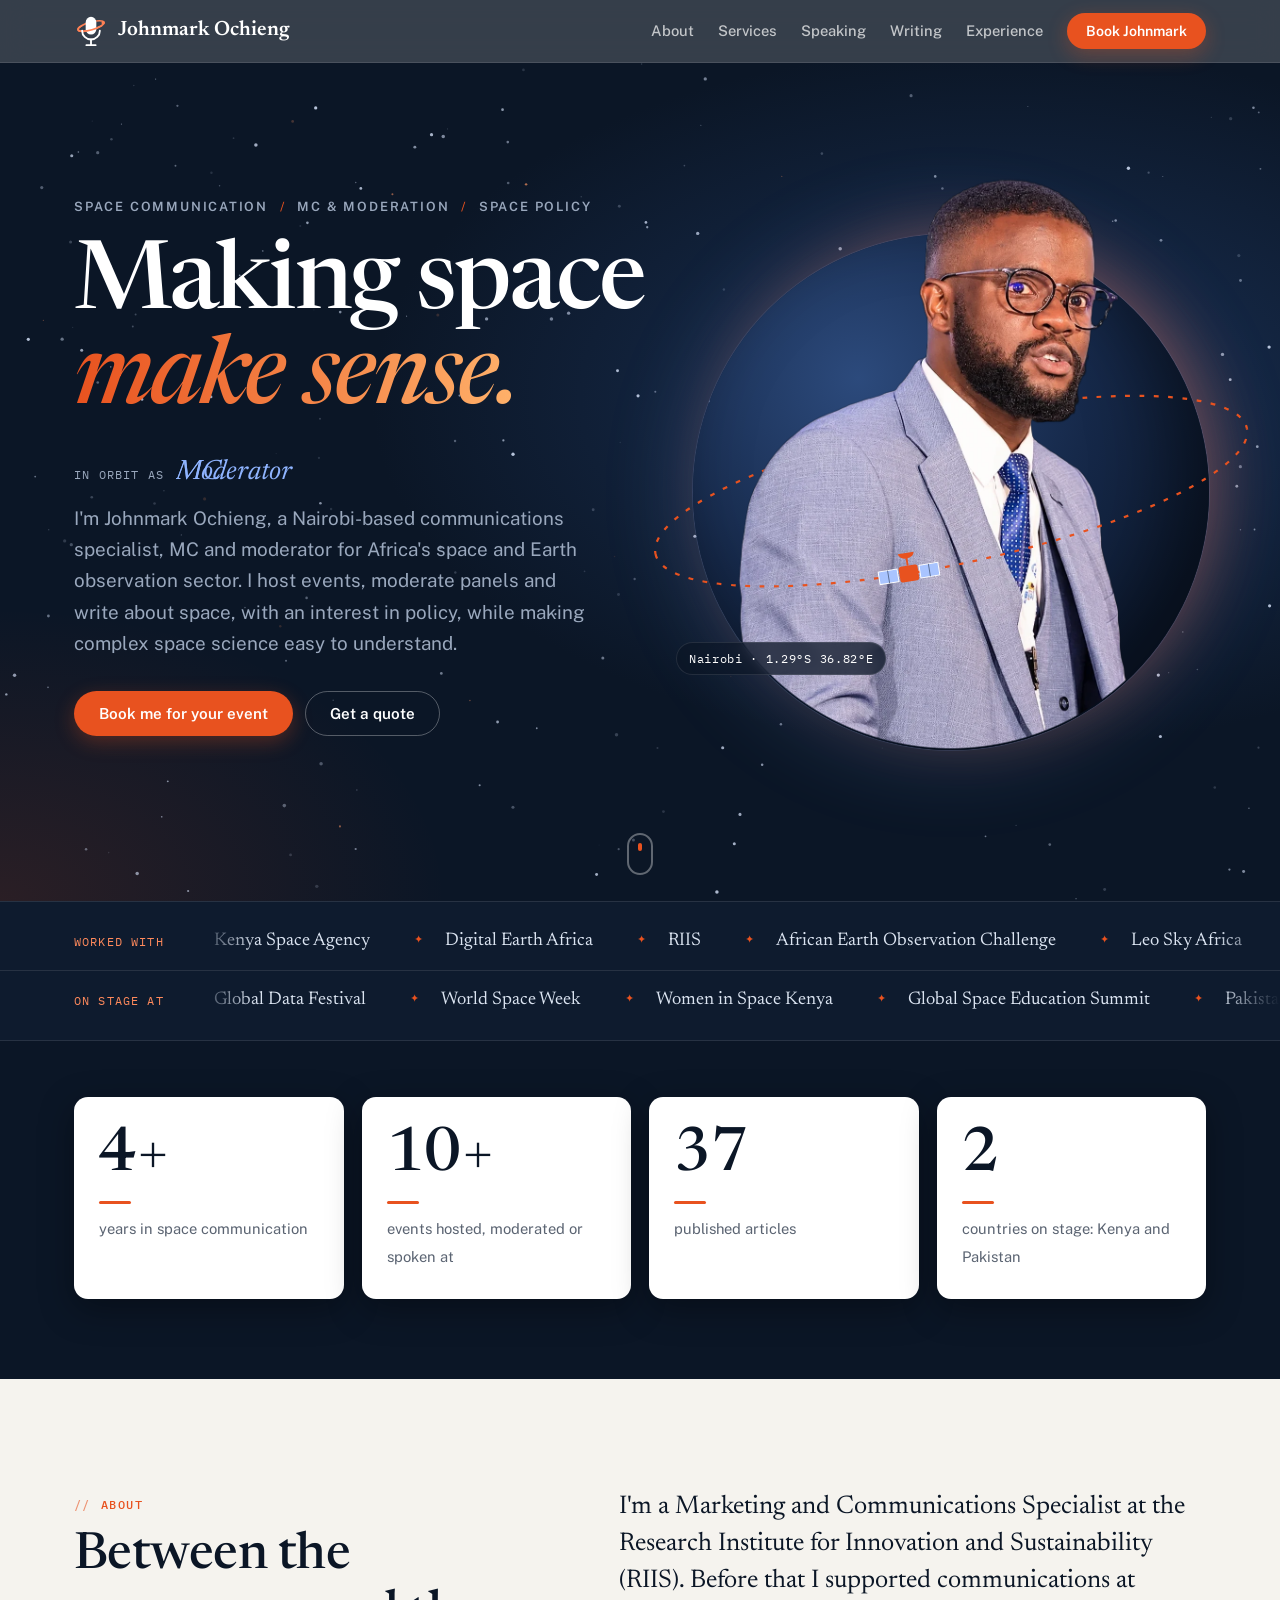
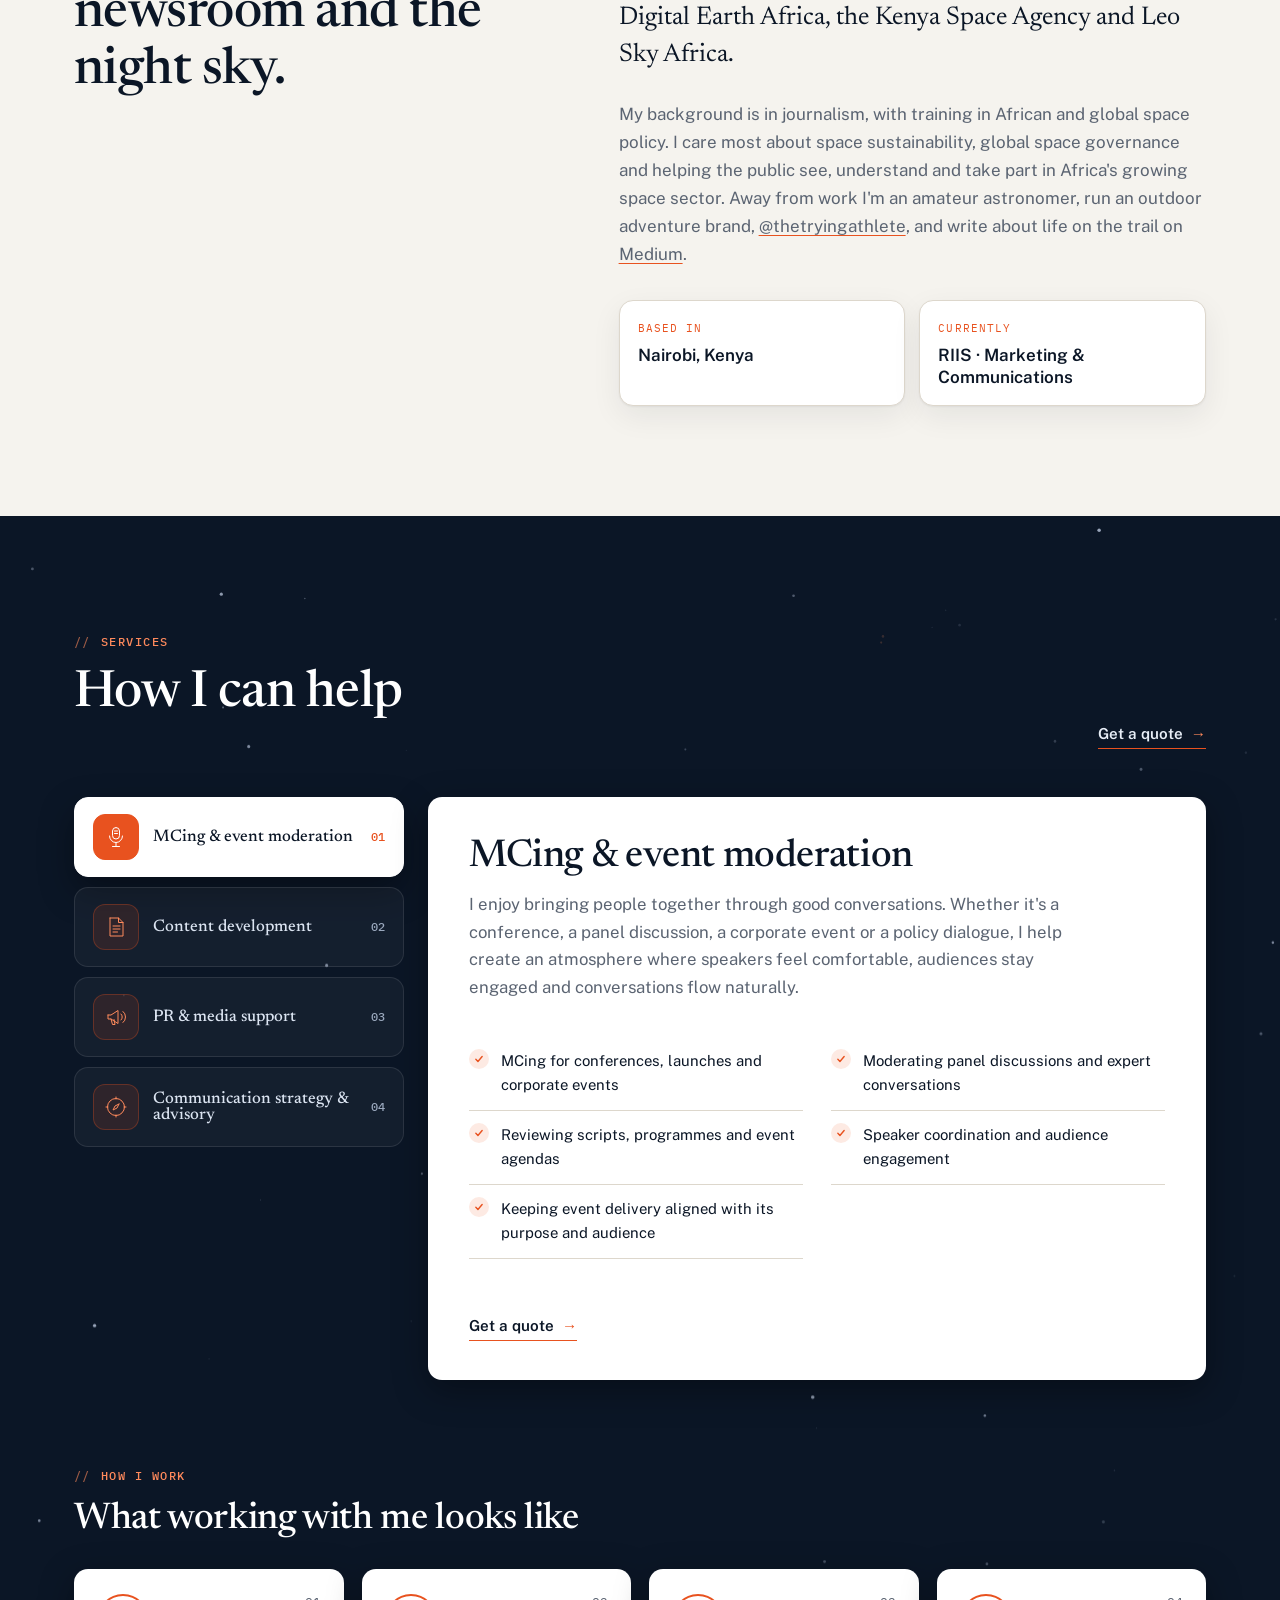
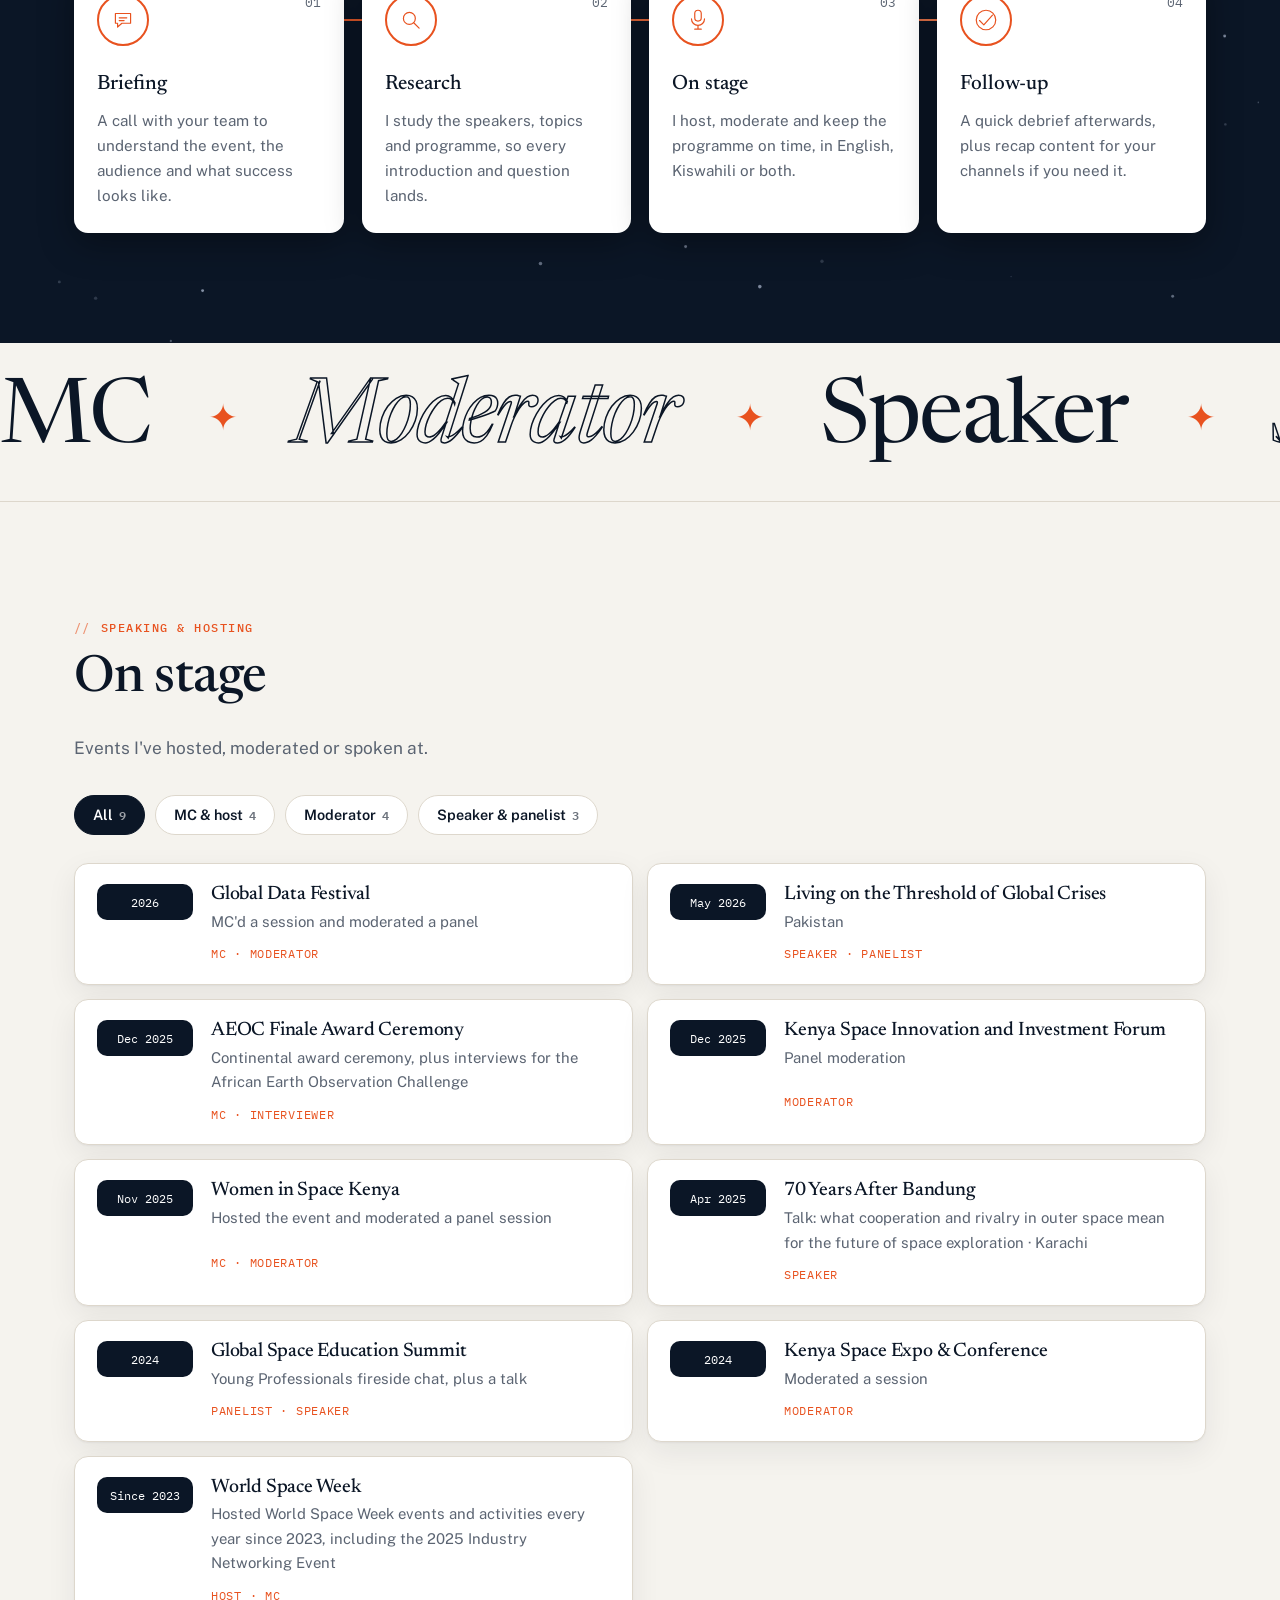
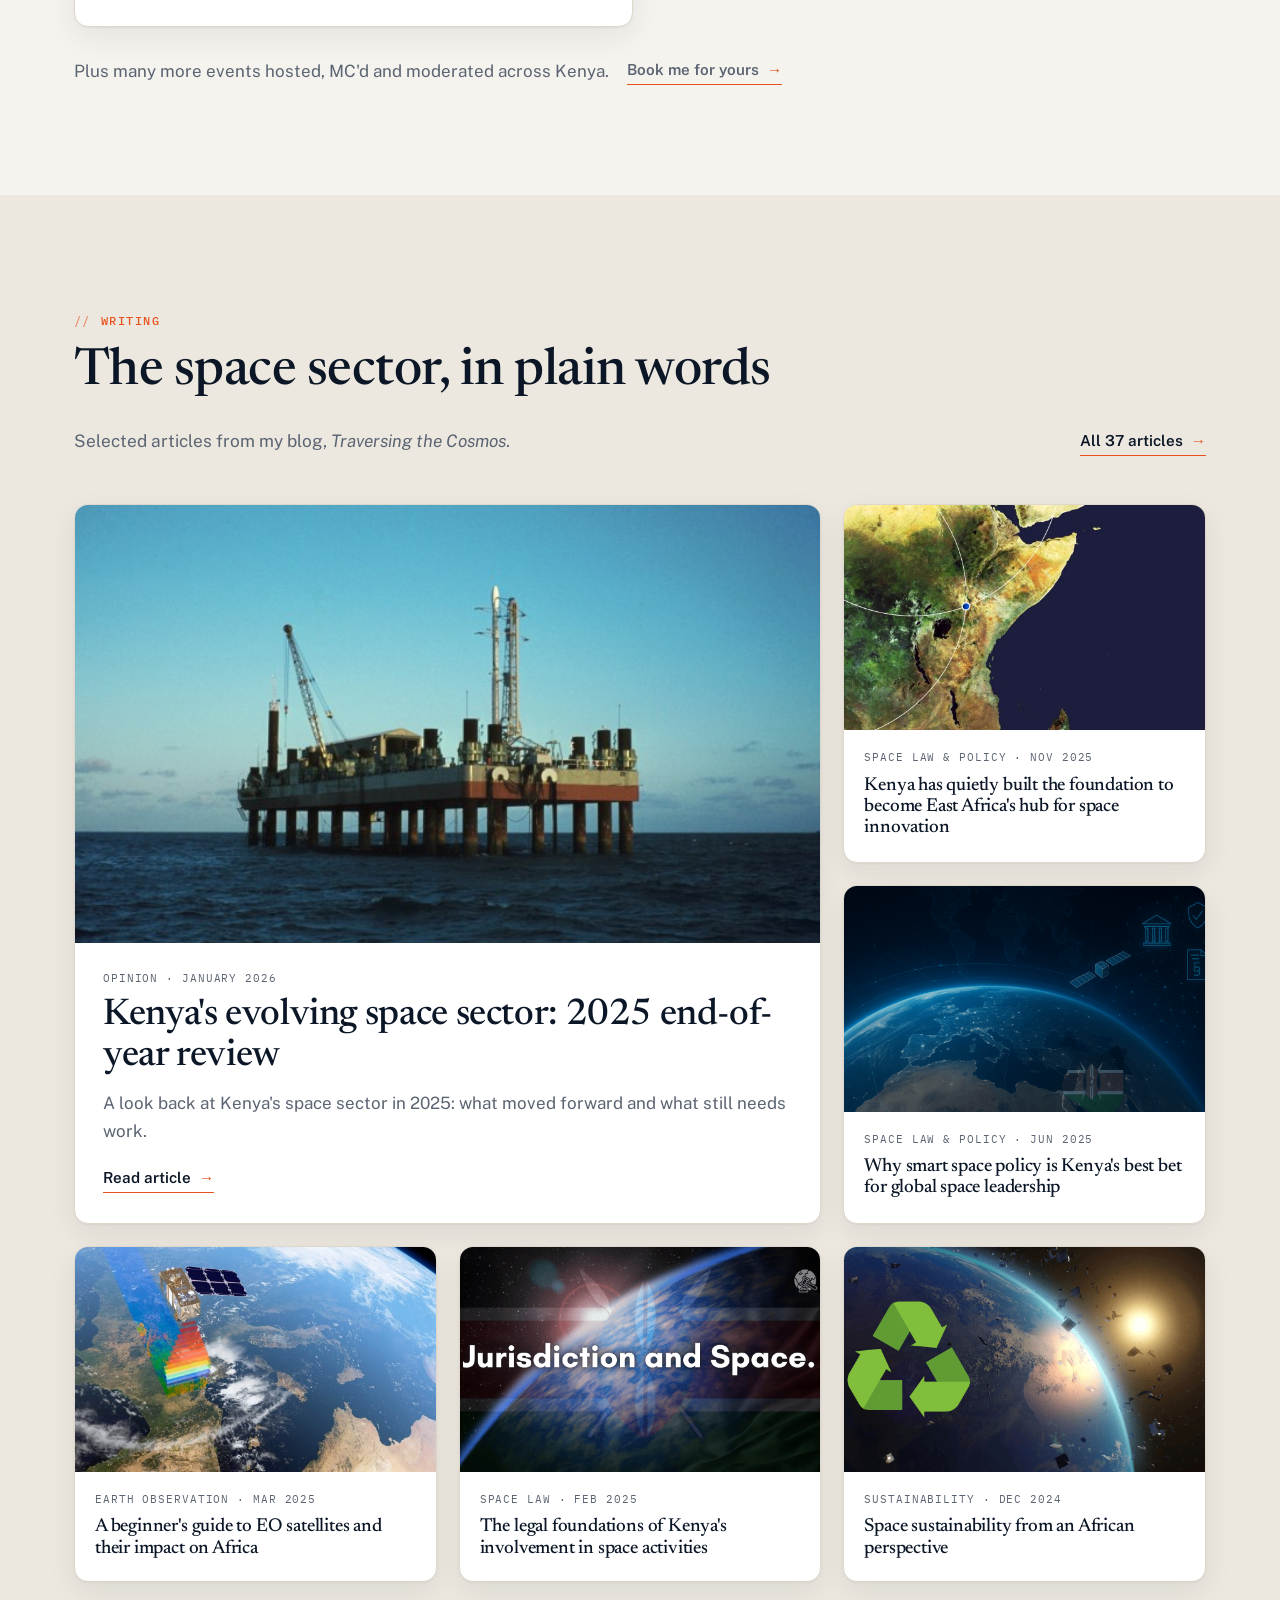
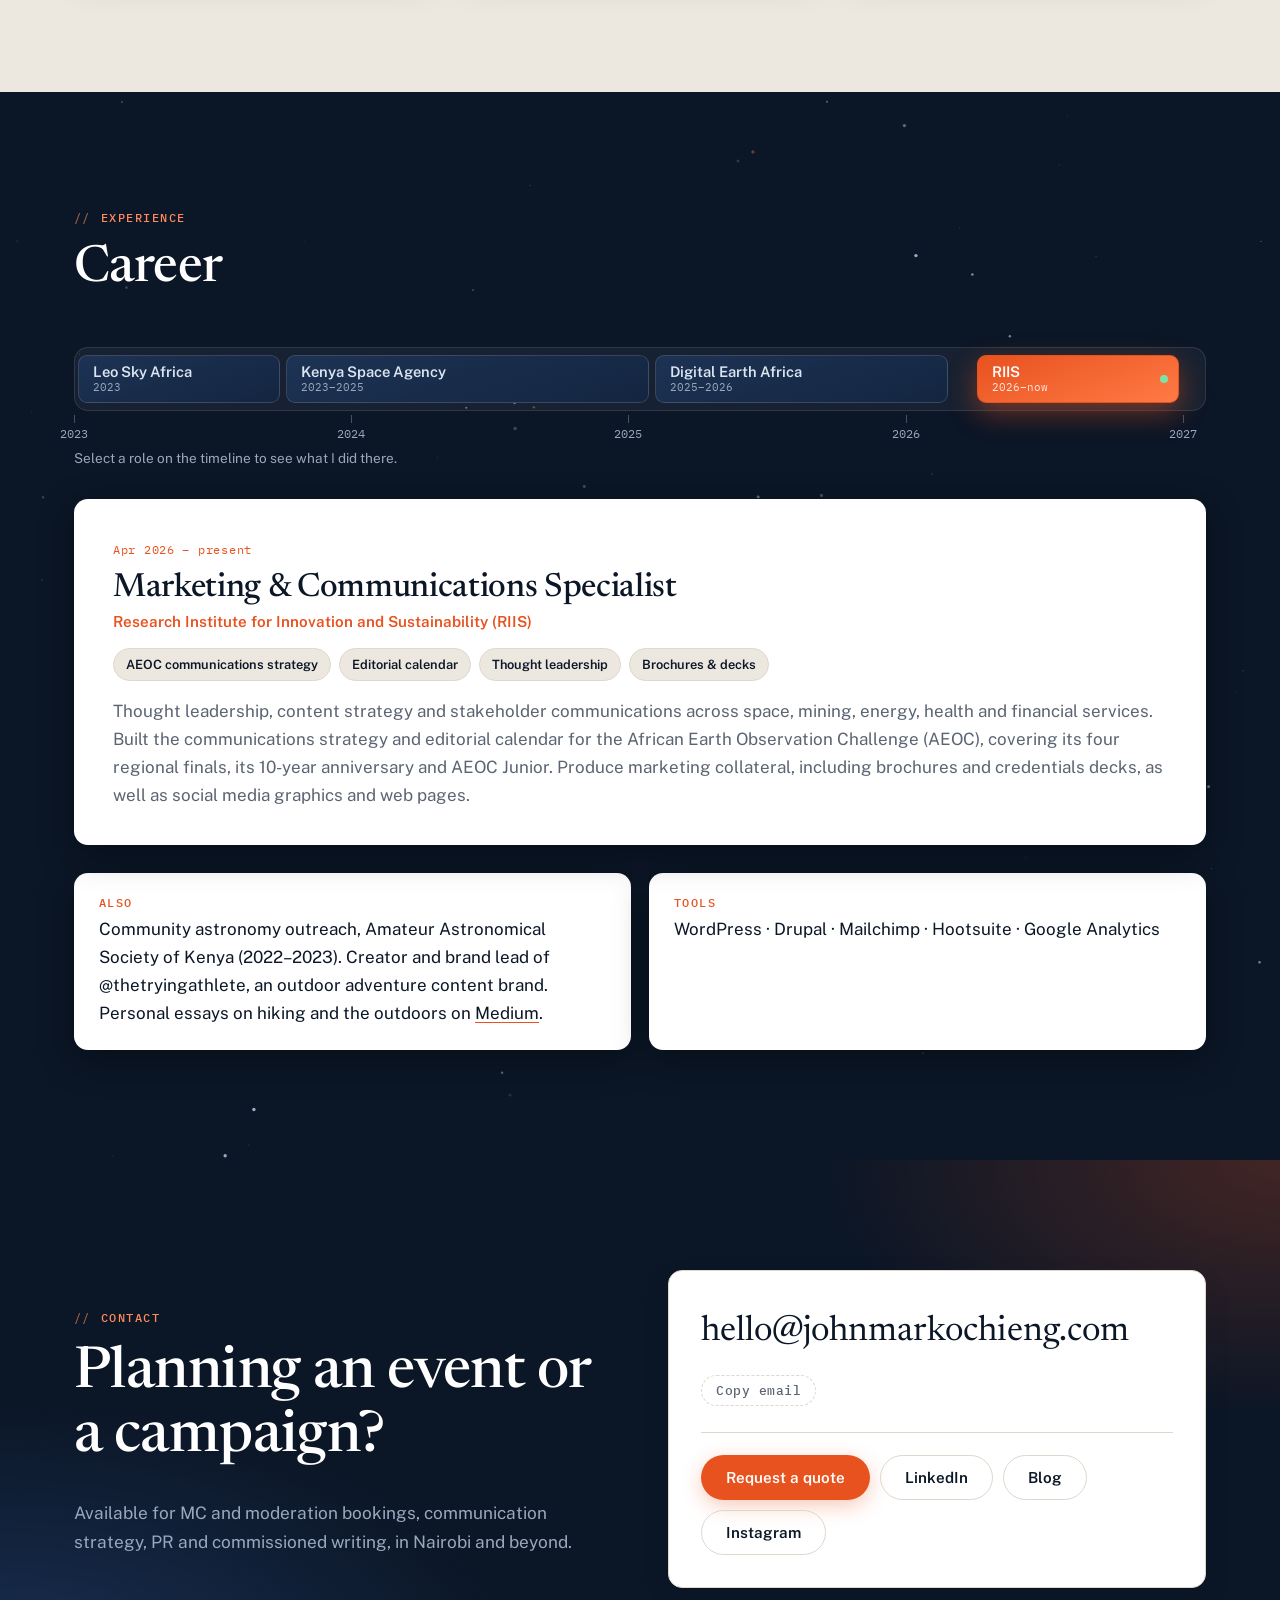
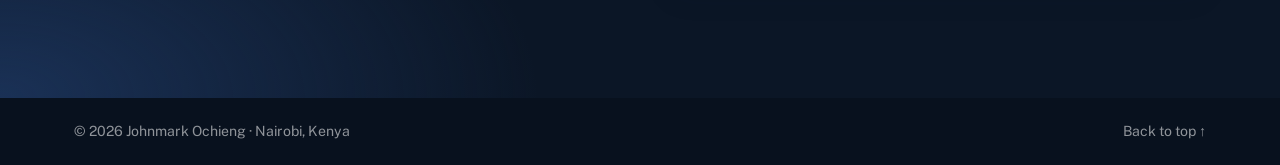
==== commit f067eed0: "Update preview: services switcher and career trajectory Co-Authored-By: Claude Opus 5.5 <noreply@ant" ====
--- a/preview/index.html
+++ b/preview/index.html
@@ -404,40 +404,45 @@
           <p class="eyebrow">Experience</p>
           <h2>Career</h2>
         </header>
+        <div class="trajectory" hidden></div>
         <ol class="jobs">
-          <li class="job" data-reveal>
+          <li class="job" data-reveal data-short="RIIS" data-start="2026-04" data-end="now">
             <span class="job-node" aria-hidden="true"></span>
             <div class="job-card card glow">
               <span class="job-date mono">Apr 2026 – present</span>
               <h3>Marketing &amp; Communications Specialist</h3>
               <p class="job-org">Research Institute for Innovation and Sustainability (RIIS)</p>
+              <ul class="job-tags"><li>AEOC communications strategy</li><li>Editorial calendar</li><li>Thought leadership</li><li>Brochures &amp; decks</li></ul>
               <div class="job-more"><div><p>Thought leadership, content strategy and stakeholder communications across space, mining, energy, health and financial services. Built the communications strategy and editorial calendar for the African Earth Observation Challenge (AEOC), covering its four regional finals, its 10-year anniversary and AEOC Junior. Produce marketing collateral, including brochures and credentials decks, as well as social media graphics and web pages.</p></div></div>
             </div>
           </li>
-          <li class="job" data-reveal>
+          <li class="job" data-reveal data-short="Digital Earth Africa" data-start="2025-02" data-end="2026-03">
             <span class="job-node" aria-hidden="true"></span>
             <div class="job-card card glow">
               <span class="job-date mono">Feb 2025 – Mar 2026</span>
               <h3>Communications Officer</h3>
               <p class="job-org">Digital Earth Africa</p>
+              <ul class="job-tags"><li>Articles &amp; case studies</li><li>Website &amp; social media</li><li>Design</li></ul>
               <div class="job-more"><div><p>Digital Earth Africa provides free, analysis-ready satellite data for the whole continent, to support decisions on agriculture, water, climate and land use. I wrote articles, case studies and reports on how the data is being used, managed the website and social media channels, and produced design work.</p></div></div>
             </div>
           </li>
-          <li class="job" data-reveal>
+          <li class="job" data-reveal data-short="Kenya Space Agency" data-start="2023-10" data-end="2025-02">
             <span class="job-node" aria-hidden="true"></span>
             <div class="job-card card glow">
               <span class="job-date mono">Oct 2023 – Feb 2025</span>
               <h3>Corporate Communications Officer</h3>
               <p class="job-org">Kenya Space Agency</p>
+              <ul class="job-tags"><li>Kenya Space Bill</li><li>Strategic plan</li><li>Press releases &amp; policy briefs</li><li>Kenya Space Expo</li></ul>
               <div class="job-more"><div><p>Part of the agency's communications team. With no head of communications in post, I led much of the day-to-day work informally: communication on Kenya's space activities and international engagements, including newsletters, press releases, graphics, videos and policy briefs. Supported public participation on the Kenya Space Bill and national space policy, and contributed to drafting the agency's strategic plan. Moderated at the Kenya Space Expo &amp; Conference and on national panels.</p></div></div>
             </div>
           </li>
-          <li class="job" data-reveal>
+          <li class="job" data-reveal data-short="Leo Sky Africa" data-start="2023-01" data-end="2023-10">
             <span class="job-node" aria-hidden="true"></span>
             <div class="job-card card glow">
               <span class="job-date mono">Jan 2023 – Oct 2023</span>
               <h3>Science Communicator</h3>
               <p class="job-org">Leo Sky Africa</p>
+              <ul class="job-tags"><li>Science content</li><li>Outreach campaigns</li></ul>
               <div class="job-more"><div><p>Created science content to improve public understanding of space and astronomy, and supported outreach and educational campaigns.</p></div></div>
             </div>
           </li>
--- a/preview/styles.css
+++ b/preview/styles.css
@@ -584,3 +584,69 @@
   .process-steps { --fill: 1; }
 }
 @media print { .role-band, .spotlight { display: none !important; } }
+
+
+/* =========================================================================
+   Services switcher (desktop) + career trajectory
+   ========================================================================= */
+
+/* ---------- Services: pick a service on the left, details on the right ---------- */
+.svc-switch { display: grid; grid-template-columns: 330px 1fr; gap: 24px; align-items: start; }
+.svc-tabs { position: sticky; top: 100px; display: flex; flex-direction: column; gap: 10px; }
+.svc-tab { display: grid; grid-template-columns: 46px 1fr auto; align-items: center; gap: 14px; width: 100%; text-align: left; padding: 16px 18px; border-radius: var(--radius); border: 1px solid var(--line-dark); background: rgba(255, 255, 255, 0.04); color: #dbe4f1; font: 500 1.05rem var(--serif); cursor: pointer; transition: background var(--base) var(--ease), border-color var(--base), transform var(--base) var(--ease), color var(--base); }
+.svc-tab:hover { background: rgba(255, 255, 255, 0.08); transform: translateX(4px); }
+.svc-tab:focus-visible { outline: 2px solid var(--accent); outline-offset: 3px; }
+.svc-tab svg { width: 46px; height: 46px; padding: 10px; border-radius: 12px; fill: none; stroke: var(--accent-soft); stroke-width: 2; stroke-linecap: round; stroke-linejoin: round; background: rgba(232, 82, 31, 0.12); border: 1px solid rgba(232, 82, 31, 0.3); transition: background var(--base), stroke var(--base); }
+.svc-tab .svc-num { font-family: var(--mono); font-size: 0.75rem; color: var(--muted-dark); }
+.svc-tab[aria-selected="true"] { background: var(--white); border-color: var(--white); color: var(--ink); box-shadow: 0 14px 34px rgba(0, 0, 0, 0.35); }
+.svc-tab[aria-selected="true"] svg { background: var(--accent); stroke: var(--white); border-color: var(--accent); }
+.svc-tab[aria-selected="true"] .svc-num { color: var(--accent); }
+.svc-switch .services { display: block; }
+.svc-switch .service { padding: 38px 40px; min-height: 100%; }
+.svc-switch .service[hidden] { display: none; }
+.svc-switch .service.is-entering { animation: svcIn .5s var(--ease); }
+@keyframes svcIn { from { opacity: 0; transform: translateY(14px); } }
+.svc-switch .service-top { display: none; }
+.svc-switch .service h3 { font-size: clamp(1.9rem, 3vw, 2.5rem); }
+.svc-switch .service > p { font-size: 1.05rem; max-width: 62ch; }
+.svc-switch .service ul { display: grid; grid-template-columns: 1fr 1fr; column-gap: 28px; border-top: 0; margin-top: 18px; }
+.svc-switch .service li { padding: 12px 0 12px 32px; border-bottom: 1px solid var(--line); }
+.svc-switch .service li::before { width: 20px; height: 20px; top: 12px; border: 0; border-radius: 50%; background: rgba(232, 82, 31, 0.12) url("data:image/svg+xml,%3Csvg xmlns='http://www.w3.org/2000/svg' viewBox='0 0 20 20'%3E%3Cpath d='M5.5 10.5l3 3 6-7' fill='none' stroke='%23e8521f' stroke-width='2' stroke-linecap='round' stroke-linejoin='round'/%3E%3C/svg%3E") center / 14px no-repeat; }
+.svc-switch .service .link-arrow { margin-top: 26px; }
+
+/* ---------- Career trajectory bar ---------- */
+.trajectory { position: relative; margin: 0 0 30px; }
+.traj-track { position: relative; height: 64px; border-radius: 14px; background: rgba(255, 255, 255, 0.05); border: 1px solid var(--line-dark); }
+.traj-seg { position: absolute; top: 7px; bottom: 7px; display: flex; flex-direction: column; justify-content: center; padding: 0 14px; min-width: 0; overflow: hidden; border-radius: 9px; border: 1px solid rgba(255, 255, 255, 0.14); background: linear-gradient(160deg, #1d3354, #132540); color: #dbe4f1; text-align: left; cursor: pointer; transition: background var(--base) var(--ease), transform var(--base) var(--ease), border-color var(--base), box-shadow var(--base); }
+.traj-seg:hover { transform: translateY(-3px); border-color: rgba(232, 82, 31, 0.6); }
+.traj-seg:focus-visible { outline: 2px solid var(--accent); outline-offset: 3px; }
+.traj-seg b { font: 600 0.92rem var(--sans); white-space: nowrap; overflow: hidden; text-overflow: ellipsis; }
+.traj-seg small { font: 400 0.7rem var(--mono); color: var(--muted-dark); white-space: nowrap; }
+.traj-seg[aria-pressed="true"] { background: linear-gradient(160deg, var(--accent), #ff7a45); border-color: var(--accent); color: var(--white); box-shadow: 0 10px 28px rgba(232, 82, 31, 0.45); }
+.traj-seg[aria-pressed="true"] small { color: rgba(255, 255, 255, 0.85); }
+.traj-seg.is-current::after { content: ""; position: absolute; right: 10px; top: 50%; width: 8px; height: 8px; margin-top: -4px; border-radius: 50%; background: #7ee2a8; box-shadow: 0 0 0 0 rgba(126, 226, 168, 0.7); animation: live 2s infinite; }
+@keyframes live { 70% { box-shadow: 0 0 0 9px rgba(126, 226, 168, 0); } 100% { box-shadow: 0 0 0 0 rgba(126, 226, 168, 0); } }
+.traj-ticks { position: relative; height: 30px; }
+.traj-ticks span { position: absolute; bottom: 0; transform: translateX(-50%); font: 400 0.72rem var(--mono); color: var(--muted-dark); }
+.traj-ticks span::before { content: ""; position: absolute; left: 50%; bottom: 18px; width: 1px; height: 8px; background: rgba(255, 255, 255, 0.25); }
+.traj-hint { margin: 6px 0 0; font-size: 0.85rem; color: var(--muted-dark); }
+
+/* One role at a time under the bar (desktop) */
+.jobs.is-single { padding-left: 0; }
+.jobs.is-single::before, .jobs.is-single::after, .jobs.is-single .job-node { display: none; }
+.jobs.is-single .job { display: none; margin: 0; }
+.jobs.is-single .job.is-active { display: block; animation: svcIn .5s var(--ease); }
+.jobs.is-single .job-card { padding: 34px 38px; }
+.jobs.is-single .job-card:hover { transform: none; }
+.jobs.is-single h3 { font-size: clamp(1.6rem, 2.6vw, 2.1rem); }
+.job-tags { list-style: none; margin: 14px 0 16px; padding: 0; display: flex; flex-wrap: wrap; gap: 8px; }
+.job-tags li { font-size: 0.8rem; font-weight: 600; color: var(--ink); background: var(--paper-2); border: 1px solid var(--line); padding: 5px 12px; border-radius: 999px; }
+
+@media (max-width: 1000px) {
+  .svc-switch { display: block; }
+  .svc-tabs { display: none; }
+}
+@media (max-width: 760px) {
+  .job-tags { margin-top: 10px; }
+  .job-tags li { font-size: 0.74rem; padding: 4px 10px; }
+}
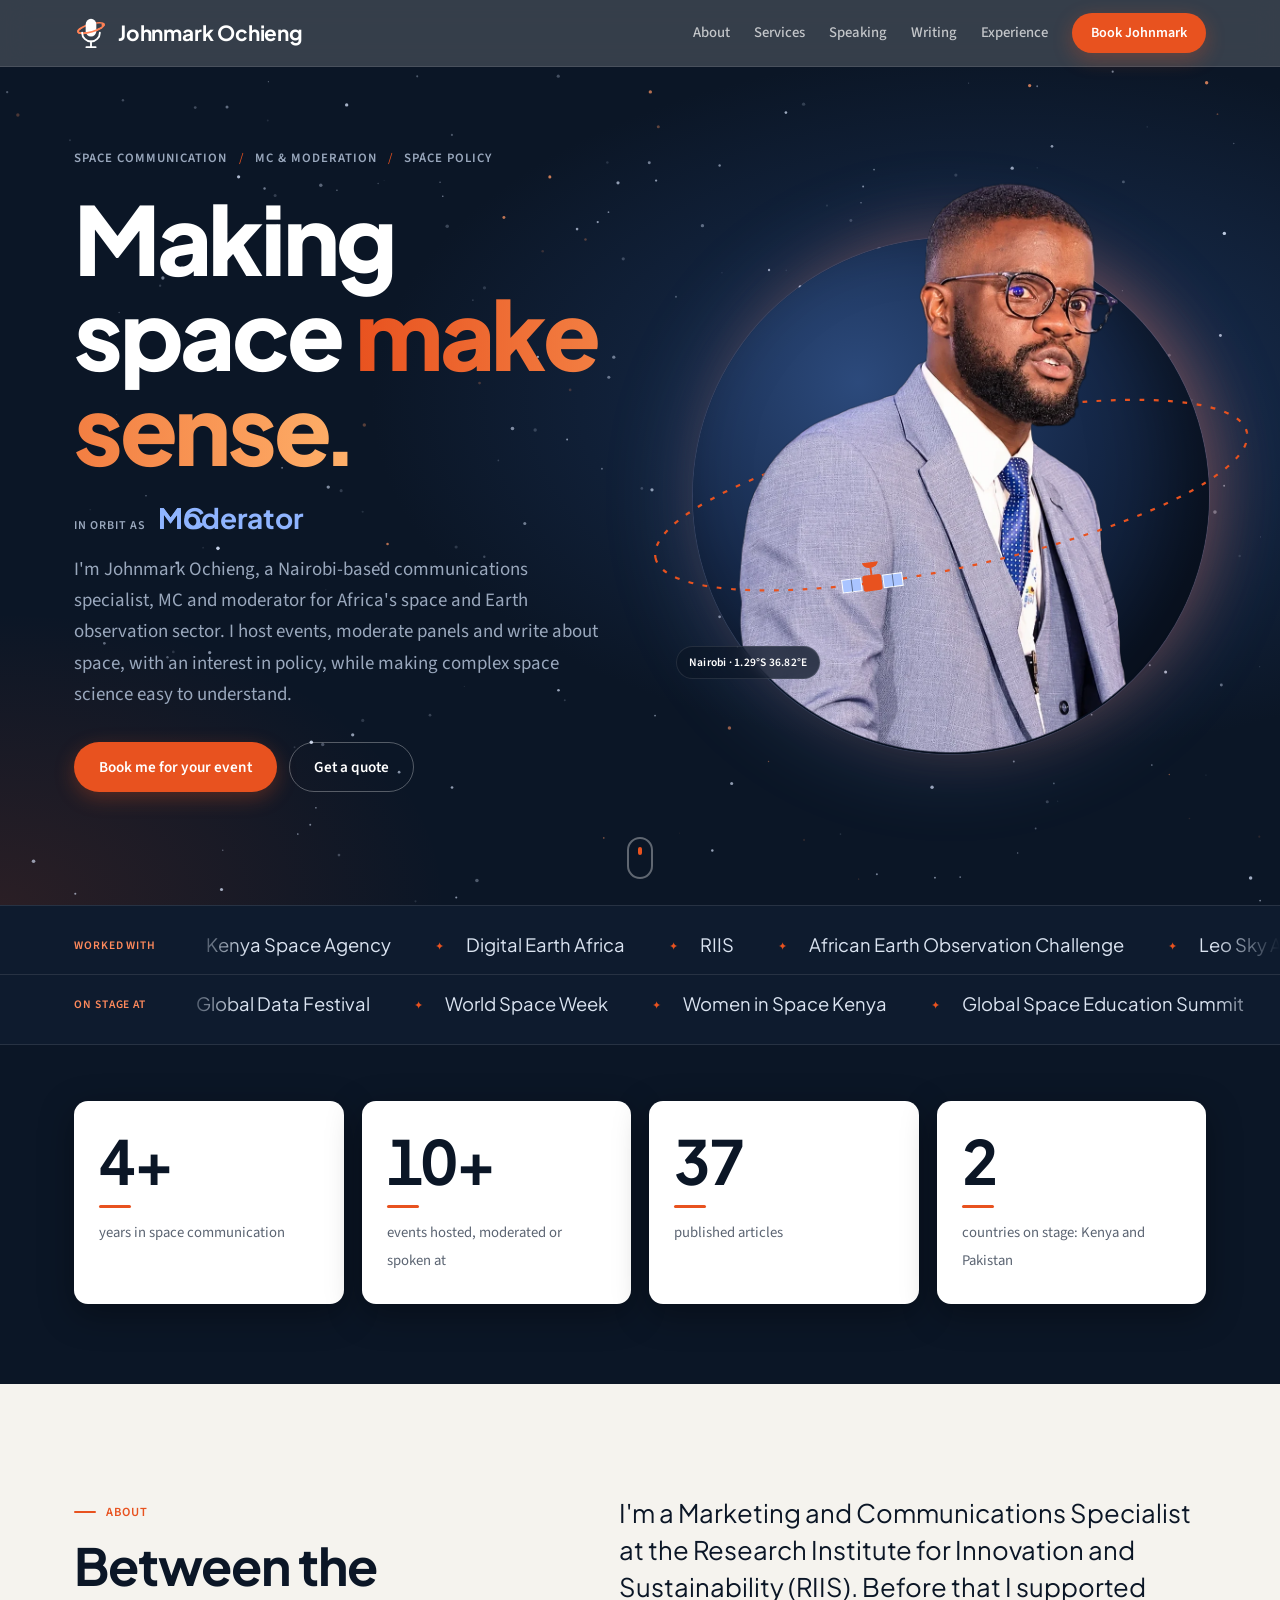
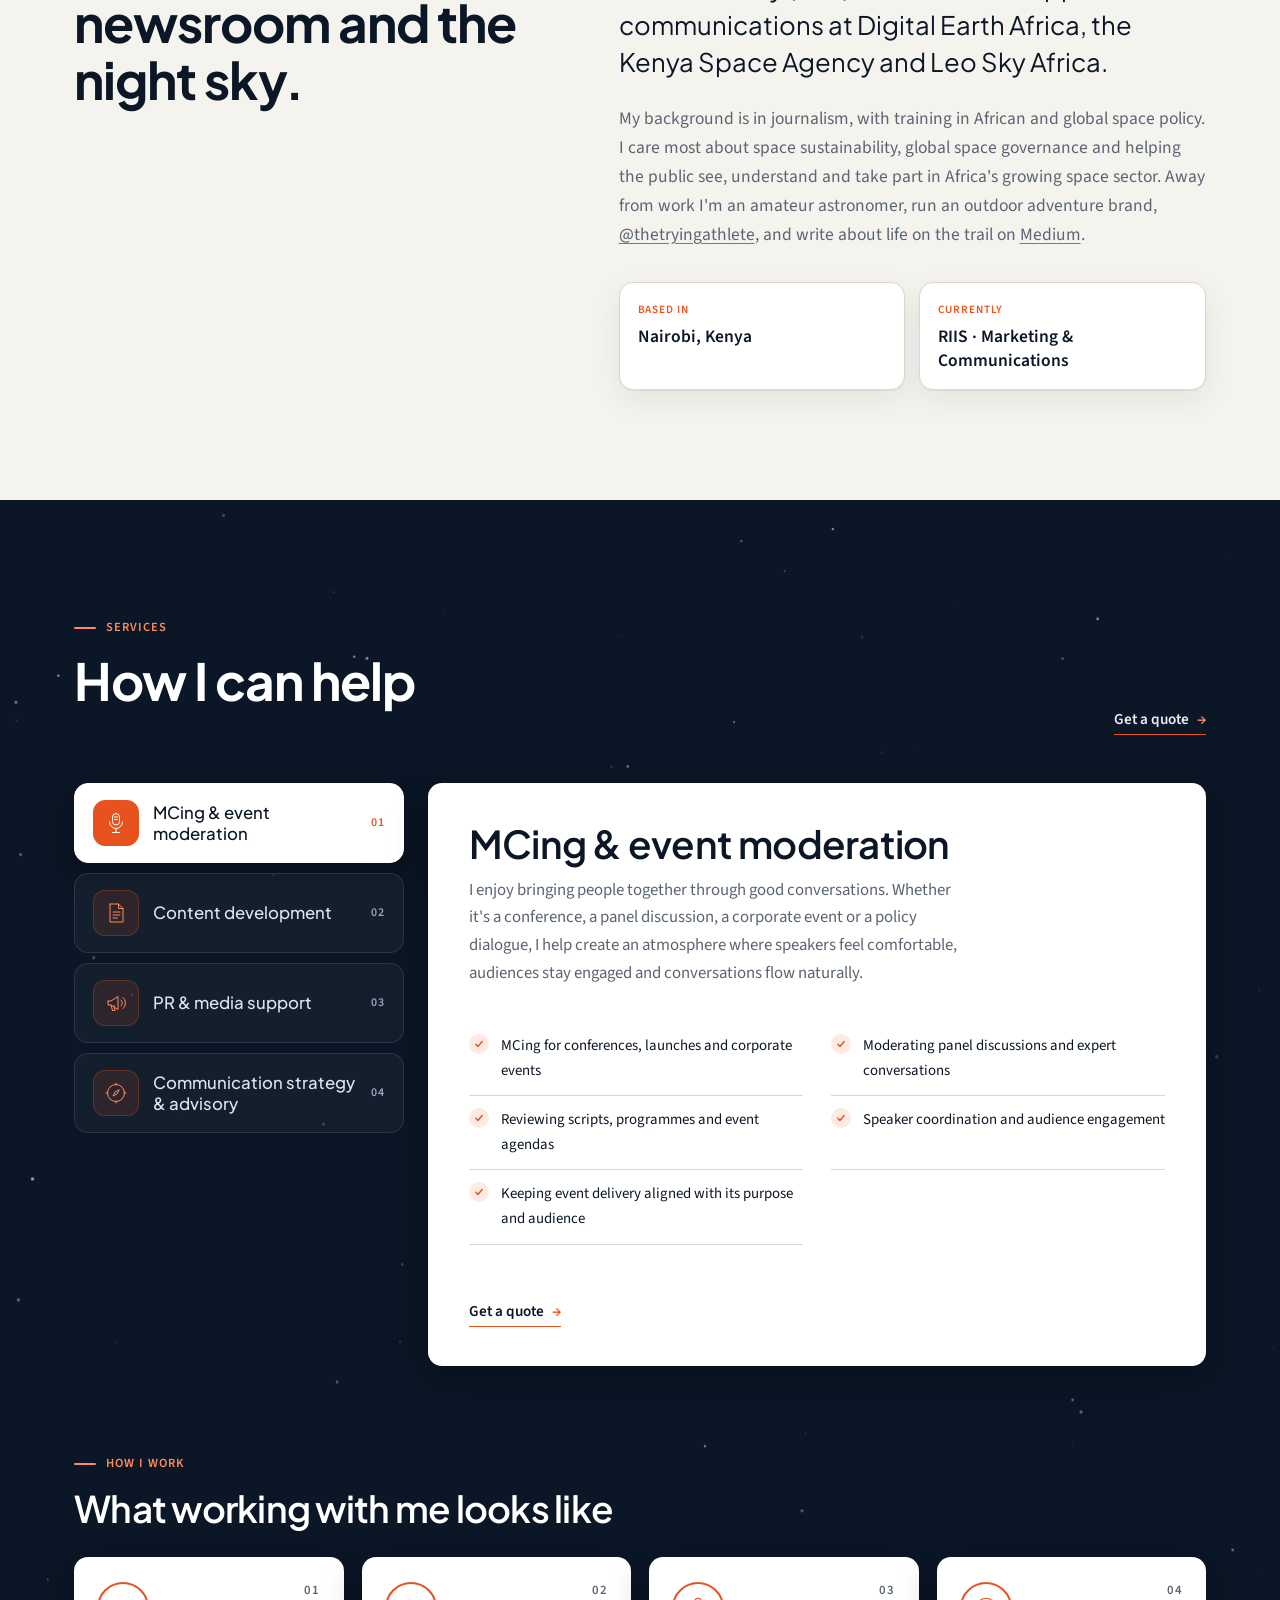
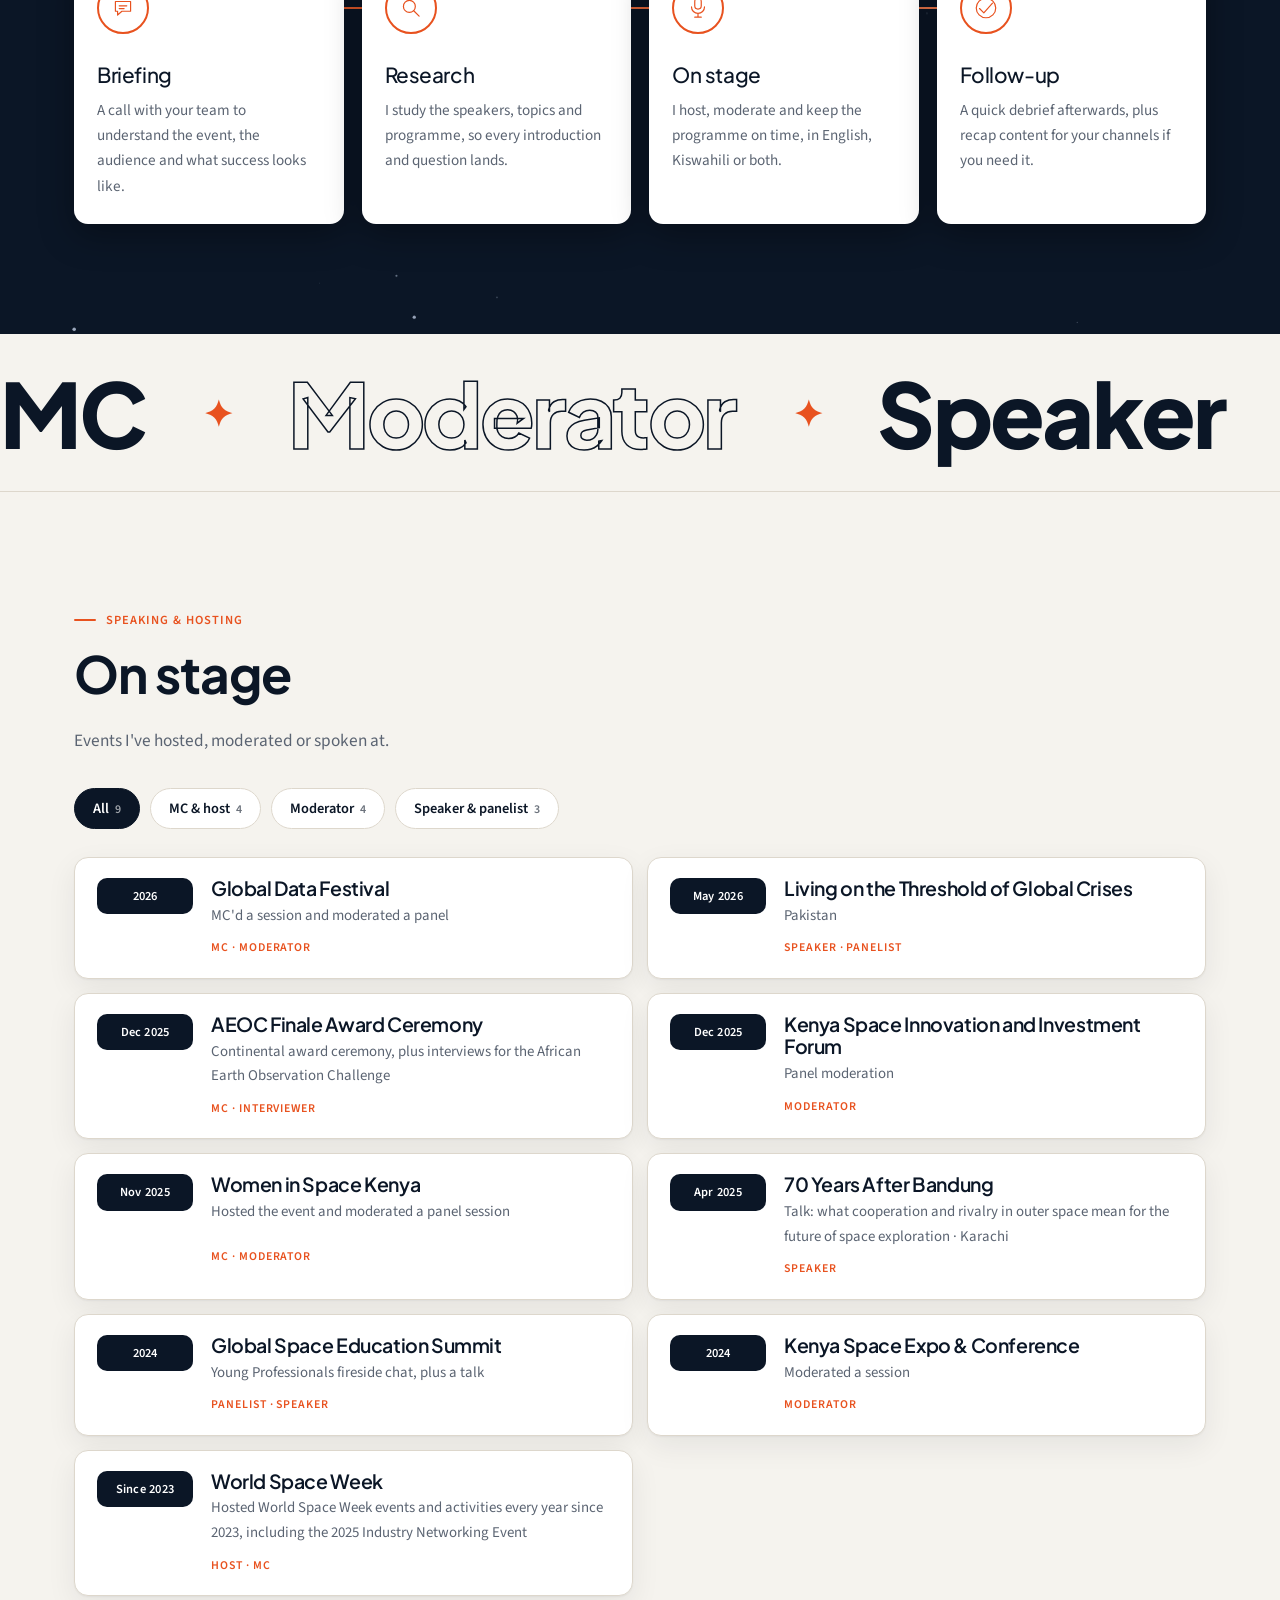
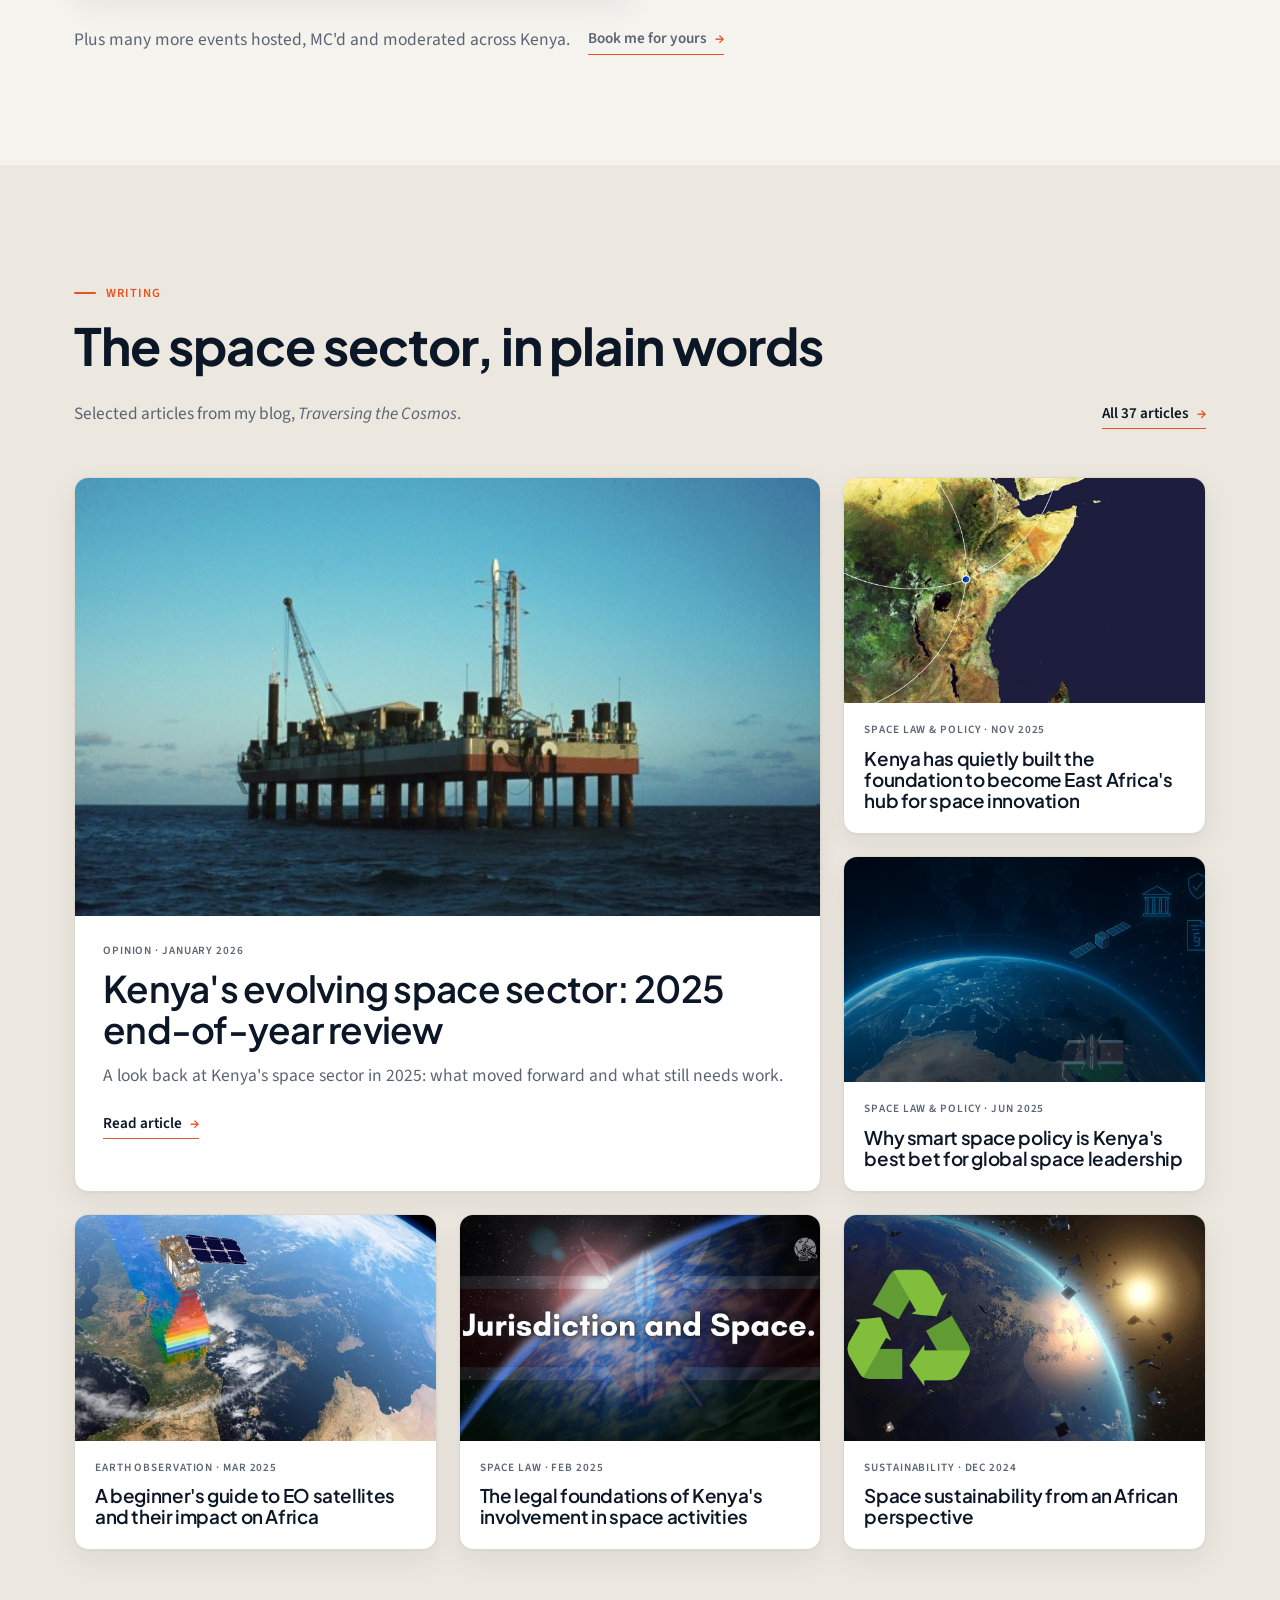
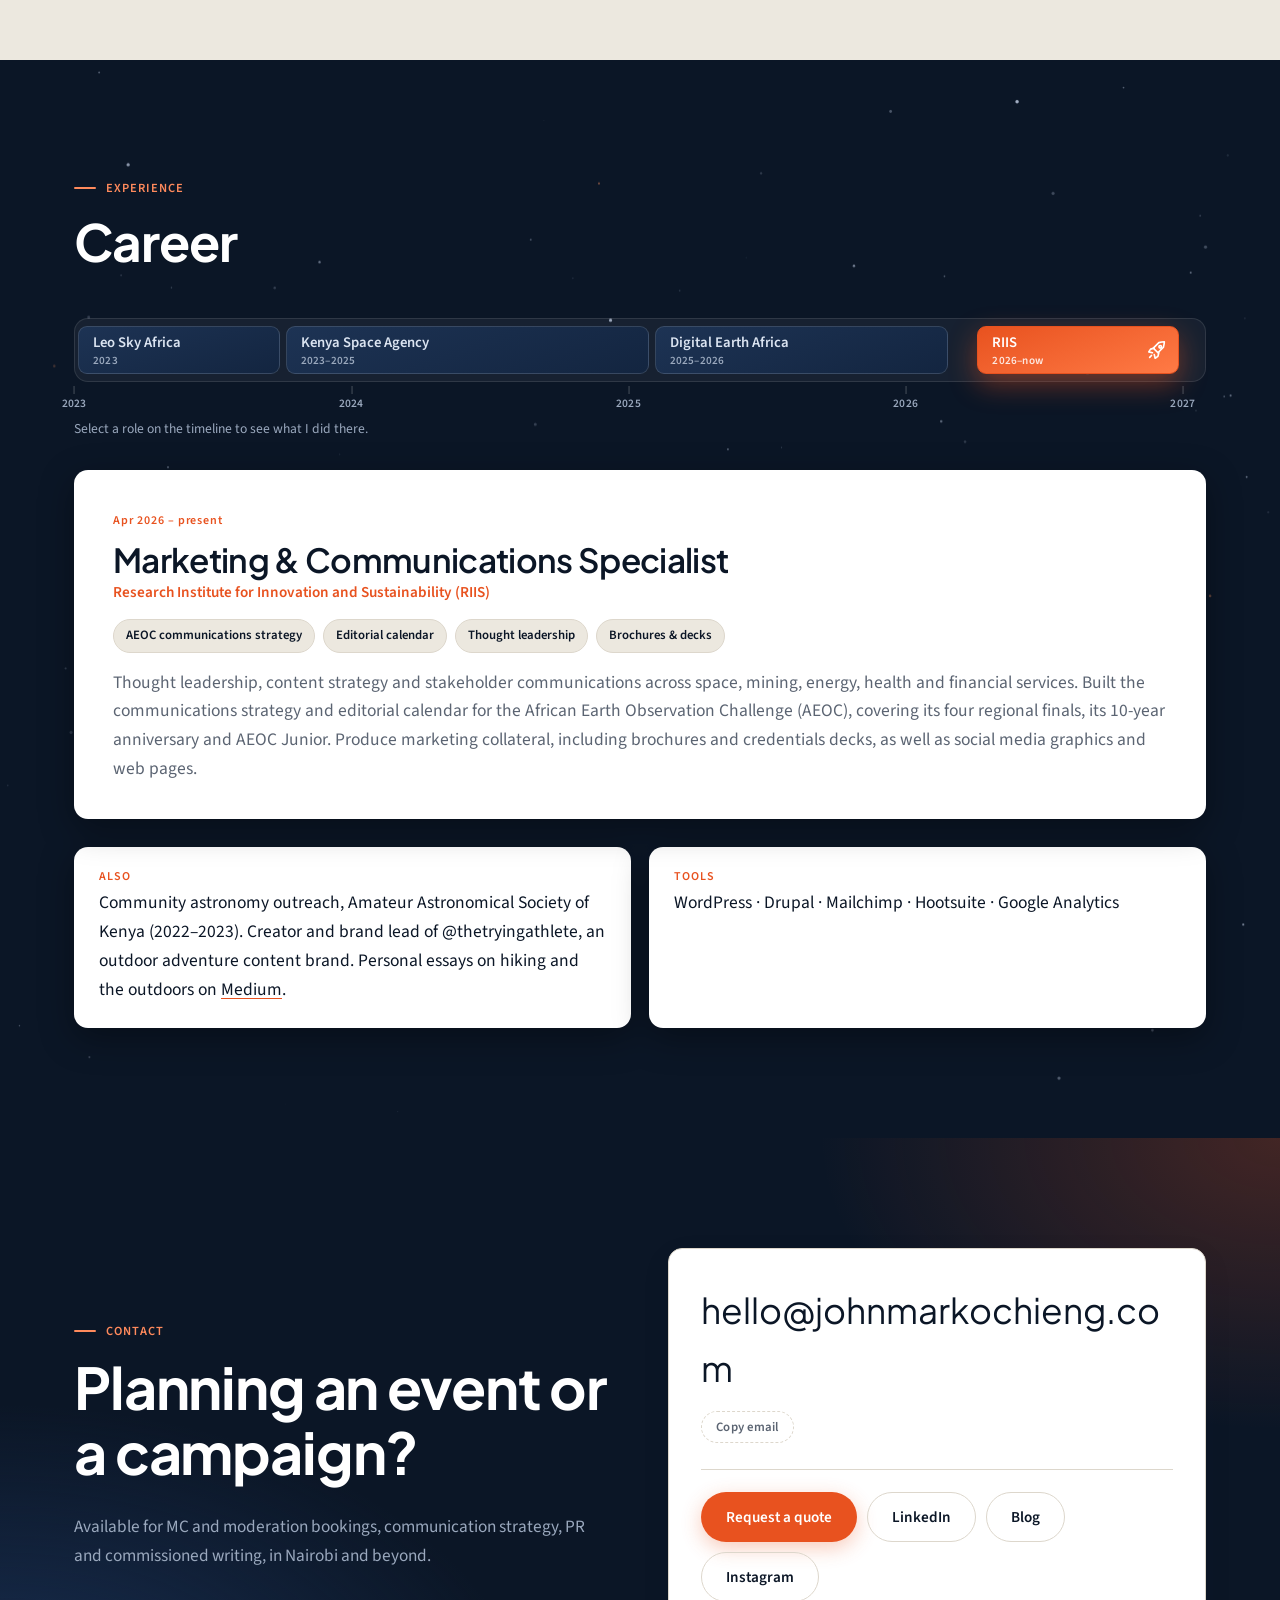
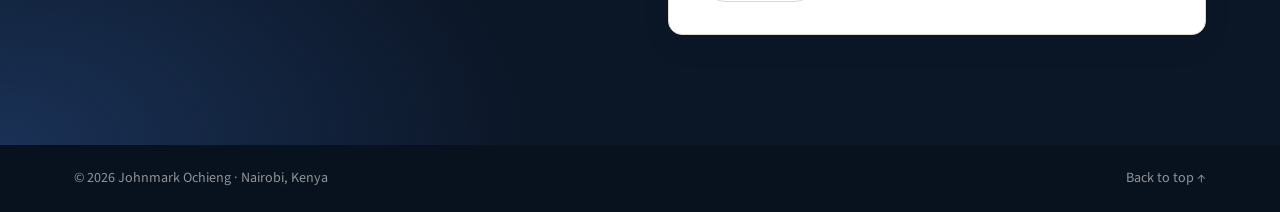
==== commit 1cbd19a2: "Update preview: fonts, rocket, hero buttons Co-Authored-By: Claude Opus 5.5 <noreply@anthropic.com> " ====
--- a/preview/index.html
+++ b/preview/index.html
@@ -14,7 +14,7 @@
   <meta name="twitter:card" content="summary_large_image">
   <link rel="preconnect" href="https://fonts.googleapis.com">
   <link rel="preconnect" href="https://fonts.gstatic.com" crossorigin>
-  <link href="https://fonts.googleapis.com/css2?family=Newsreader:ital,opsz,wght@0,6..72,400;0,6..72,500;0,6..72,600;1,6..72,500&family=Public+Sans:wght@400;500;600;700&family=IBM+Plex+Mono:wght@400;500&display=swap" rel="stylesheet">
+  <link href="https://fonts.googleapis.com/css2?family=Plus+Jakarta+Sans:wght@500;600;700;800&family=Source+Sans+3:wght@400;500;600;700&display=swap" rel="stylesheet">
   <link rel="icon" href="../assets/logo/favicon.svg" type="image/svg+xml">
   <link rel="stylesheet" href="styles.css">
   <script>document.documentElement.classList.add("js");</script>
@@ -47,7 +47,7 @@
       <div class="wrap hero-grid">
         <div class="hero-copy">
           <p class="kicker">Space communication <span class="kicker-sep" aria-hidden="true">/</span> MC &amp; moderation <span class="kicker-sep" aria-hidden="true">/</span> Space policy</p>
-          <h1>Making space <em>make sense.</em></h1>
+          <h1>Making space <em>make sense<span class="tuck">.</span></em></h1>
           <p class="hero-roles" aria-hidden="true"><span class="mono">In orbit as</span> <span class="role-rotator"><span>MC</span><span>Moderator</span><span>Space writer</span><span>Speaker</span><span>Strategist</span></span></p>
           <p class="lede">I'm Johnmark Ochieng, a Nairobi-based communications specialist, MC and moderator for Africa's space and Earth observation sector. I host events, moderate panels and write about space, with an interest in policy, while making complex space science easy to understand.</p>
           <div class="hero-actions">
--- a/preview/styles.css
+++ b/preview/styles.css
@@ -21,9 +21,9 @@
   --shadow: 0 1px 2px rgba(11, 22, 38, 0.05), 0 10px 30px rgba(11, 22, 38, 0.07);
   --shadow-lift: 0 2px 4px rgba(11, 22, 38, 0.06), 0 22px 44px rgba(11, 22, 38, 0.14);
   --max: 1180px;
-  --serif: "Newsreader", Georgia, "Times New Roman", serif;
-  --sans: "Public Sans", "Helvetica Neue", Arial, sans-serif;
-  --mono: "IBM Plex Mono", ui-monospace, Menlo, monospace;
+  --serif: "Plus Jakarta Sans", "Segoe UI", Arial, sans-serif;   /* headings */
+  --sans: "Source Sans 3", "Segoe UI", Arial, sans-serif;        /* body */
+  --mono: "Source Sans 3", "Segoe UI", Arial, sans-serif;        /* small labels (no typewriter font) */
   --fast: 200ms;
   --base: 420ms;
   --slow: 800ms;
@@ -118,7 +118,7 @@
 @keyframes shimmer { 50% { background-position: 100% 0; } }
 .hero-roles { display: flex; align-items: baseline; gap: 12px; margin-bottom: 18px; font-family: var(--serif); font-size: clamp(1.3rem, 2.4vw, 1.75rem); color: var(--white); }
 .hero-roles .mono { font-size: 0.75rem; letter-spacing: 0.1em; text-transform: uppercase; color: var(--muted-dark); }
-.role-rotator { position: relative; display: inline-grid; height: 1.3em; overflow: hidden; color: var(--sky); font-style: italic; }
+.role-rotator { position: relative; display: inline-grid; height: 1.3em; overflow: hidden; color: var(--sky); }
 .role-rotator span { grid-area: 1 / 1; transform: translateY(110%); opacity: 0; transition: transform .6s var(--ease), opacity .6s; white-space: nowrap; }
 .role-rotator span.is-on { transform: none; opacity: 1; }
 .role-rotator span.is-out { transform: translateY(-110%); opacity: 0; }
@@ -192,7 +192,7 @@
 .section-head { margin-bottom: 48px; }
 .section-head-row { display: flex; justify-content: space-between; align-items: flex-end; gap: 24px; flex-wrap: wrap; }
 .eyebrow { display: inline-flex; align-items: center; gap: 10px; font-family: var(--mono); font-size: 0.78rem; font-weight: 500; letter-spacing: 0.12em; text-transform: uppercase; color: var(--accent); margin-bottom: 14px; }
-.eyebrow::before { content: "//"; opacity: .6; }
+.eyebrow::before { content: ""; width: 22px; height: 2px; border-radius: 2px; background: currentColor; }
 .dark .eyebrow, .eyebrow-light { color: var(--accent-soft); }
 .intro { color: var(--muted); font-size: 1.08rem; max-width: 58ch; margin: 0; }
 .split-grid { display: grid; grid-template-columns: 0.9fr 1.1fr; gap: 64px; align-items: start; }
@@ -547,7 +547,7 @@
 /* ---------- Big role ticker ---------- */
 .role-band { overflow: hidden; padding: 34px 0; background: var(--paper); border-bottom: 1px solid var(--line); }
 .role-track { display: flex; align-items: center; gap: 0.5em; width: max-content; font-family: var(--serif); font-size: clamp(2.8rem, 7vw, 5.6rem); line-height: 1; letter-spacing: -0.02em; color: var(--ink); white-space: nowrap; animation: roles 38s linear infinite; }
-.role-track .outline { color: transparent; -webkit-text-stroke: 1.5px var(--ink); font-style: italic; }
+.role-track .outline { color: transparent; -webkit-text-stroke: 1.5px var(--ink); }
 .role-track i { font-style: normal; font-size: 0.4em; color: var(--accent); margin: 0 0.35em; display: inline-block; animation: twirl 6s linear infinite; }
 .role-band:hover .role-track { animation-play-state: paused; }
 @keyframes roles { to { transform: translateX(-50%); } }
@@ -624,8 +624,11 @@
 .traj-seg small { font: 400 0.7rem var(--mono); color: var(--muted-dark); white-space: nowrap; }
 .traj-seg[aria-pressed="true"] { background: linear-gradient(160deg, var(--accent), #ff7a45); border-color: var(--accent); color: var(--white); box-shadow: 0 10px 28px rgba(232, 82, 31, 0.45); }
 .traj-seg[aria-pressed="true"] small { color: rgba(255, 255, 255, 0.85); }
-.traj-seg.is-current::after { content: ""; position: absolute; right: 10px; top: 50%; width: 8px; height: 8px; margin-top: -4px; border-radius: 50%; background: #7ee2a8; box-shadow: 0 0 0 0 rgba(126, 226, 168, 0.7); animation: live 2s infinite; }
-@keyframes live { 70% { box-shadow: 0 0 0 9px rgba(126, 226, 168, 0); } 100% { box-shadow: 0 0 0 0 rgba(126, 226, 168, 0); } }
+.traj-seg.is-current { padding-right: 40px; }
+.traj-rocket { position: absolute; right: 10px; top: 50%; width: 22px; height: 22px; margin-top: -11px; color: var(--accent-soft); animation: cruise 2.4s ease-in-out infinite; }
+.traj-seg[aria-pressed="true"] .traj-rocket { color: var(--white); }
+@keyframes cruise { 50% { transform: translate(2px, -3px); } }
+@media (prefers-reduced-motion: reduce) { .traj-rocket { animation: none; } }
 .traj-ticks { position: relative; height: 30px; }
 .traj-ticks span { position: absolute; bottom: 0; transform: translateX(-50%); font: 400 0.72rem var(--mono); color: var(--muted-dark); }
 .traj-ticks span::before { content: ""; position: absolute; left: 50%; bottom: 18px; width: 1px; height: 8px; background: rgba(255, 255, 255, 0.25); }
@@ -650,3 +653,22 @@
   .job-tags { margin-top: 10px; }
   .job-tags li { font-size: 0.74rem; padding: 4px 10px; }
 }
+
+
+/* ---------- Corporate typography tuning ---------- */
+body { font-size: 17.5px; }
+h1, h2, h3, h4 { font-weight: 700; letter-spacing: -0.02em; }
+h3, h4 { font-weight: 600; }
+.hero h1 { font-weight: 800; letter-spacing: -0.035em; }
+.hero h1 em, .rates-hero h1 em { font-style: normal; }
+.role-track { font-weight: 800; letter-spacing: -0.03em; }
+.stat strong, .rate-prices strong, .est-total strong { font-weight: 700; letter-spacing: -0.02em; }
+.eyebrow, .kicker, .trust-label, .fact dt, .ev-role, .article-meta, .job-date, .extras h3, .est-label, .est-controls legend,
+.hero-roles .mono, .photo-tag, .step-num, .svc-num, .service-num, .traj-seg small, .traj-ticks span, .ev-date, .copy-email, .rate-badge {
+  font-family: var(--sans); font-weight: 600; letter-spacing: 0.08em; }
+.ev-date, .traj-seg small, .traj-ticks span, .copy-email, .photo-tag { letter-spacing: 0.02em; }
+.role-rotator { font-weight: 700; }
+.logo-word { font-weight: 700; letter-spacing: -0.01em; }
+
+/* Plus Jakarta's full stop has a wide left side-bearing: tuck it in on big headlines */
+.tuck { margin-left: -0.08em; }
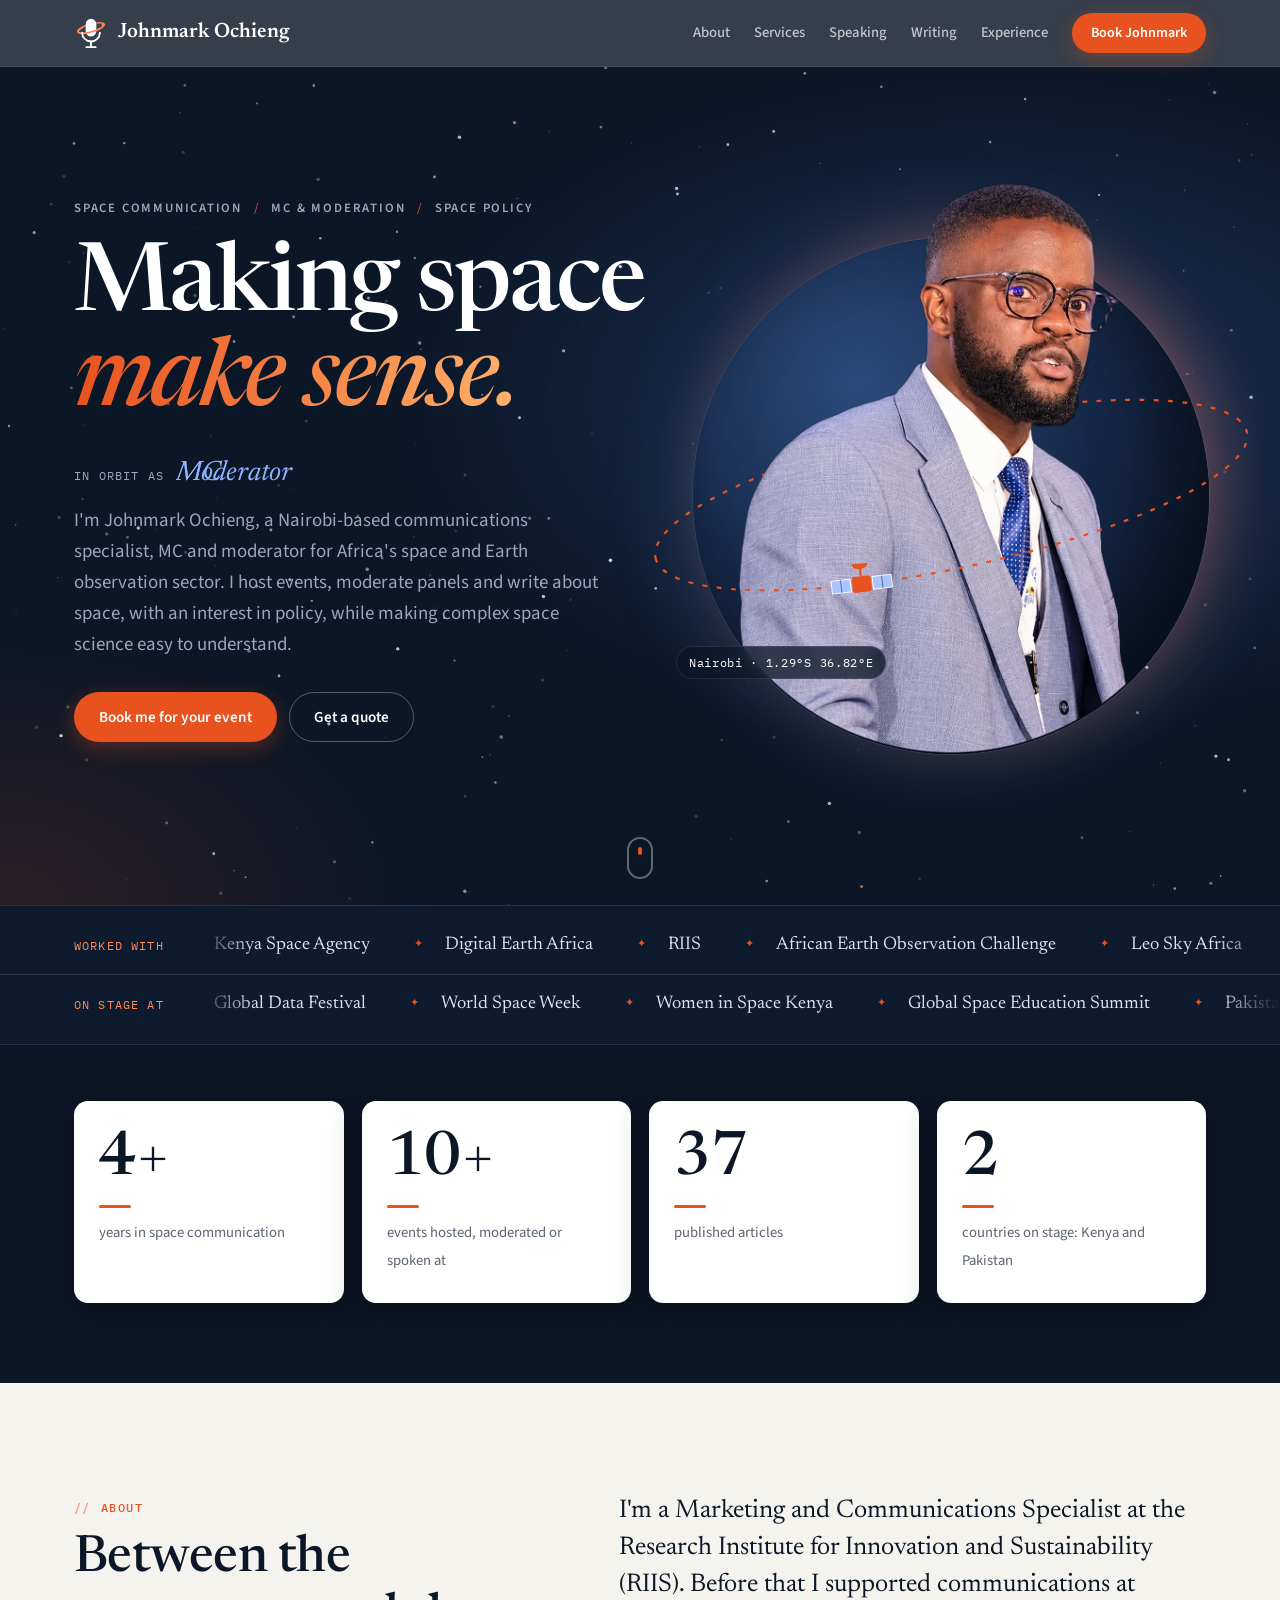
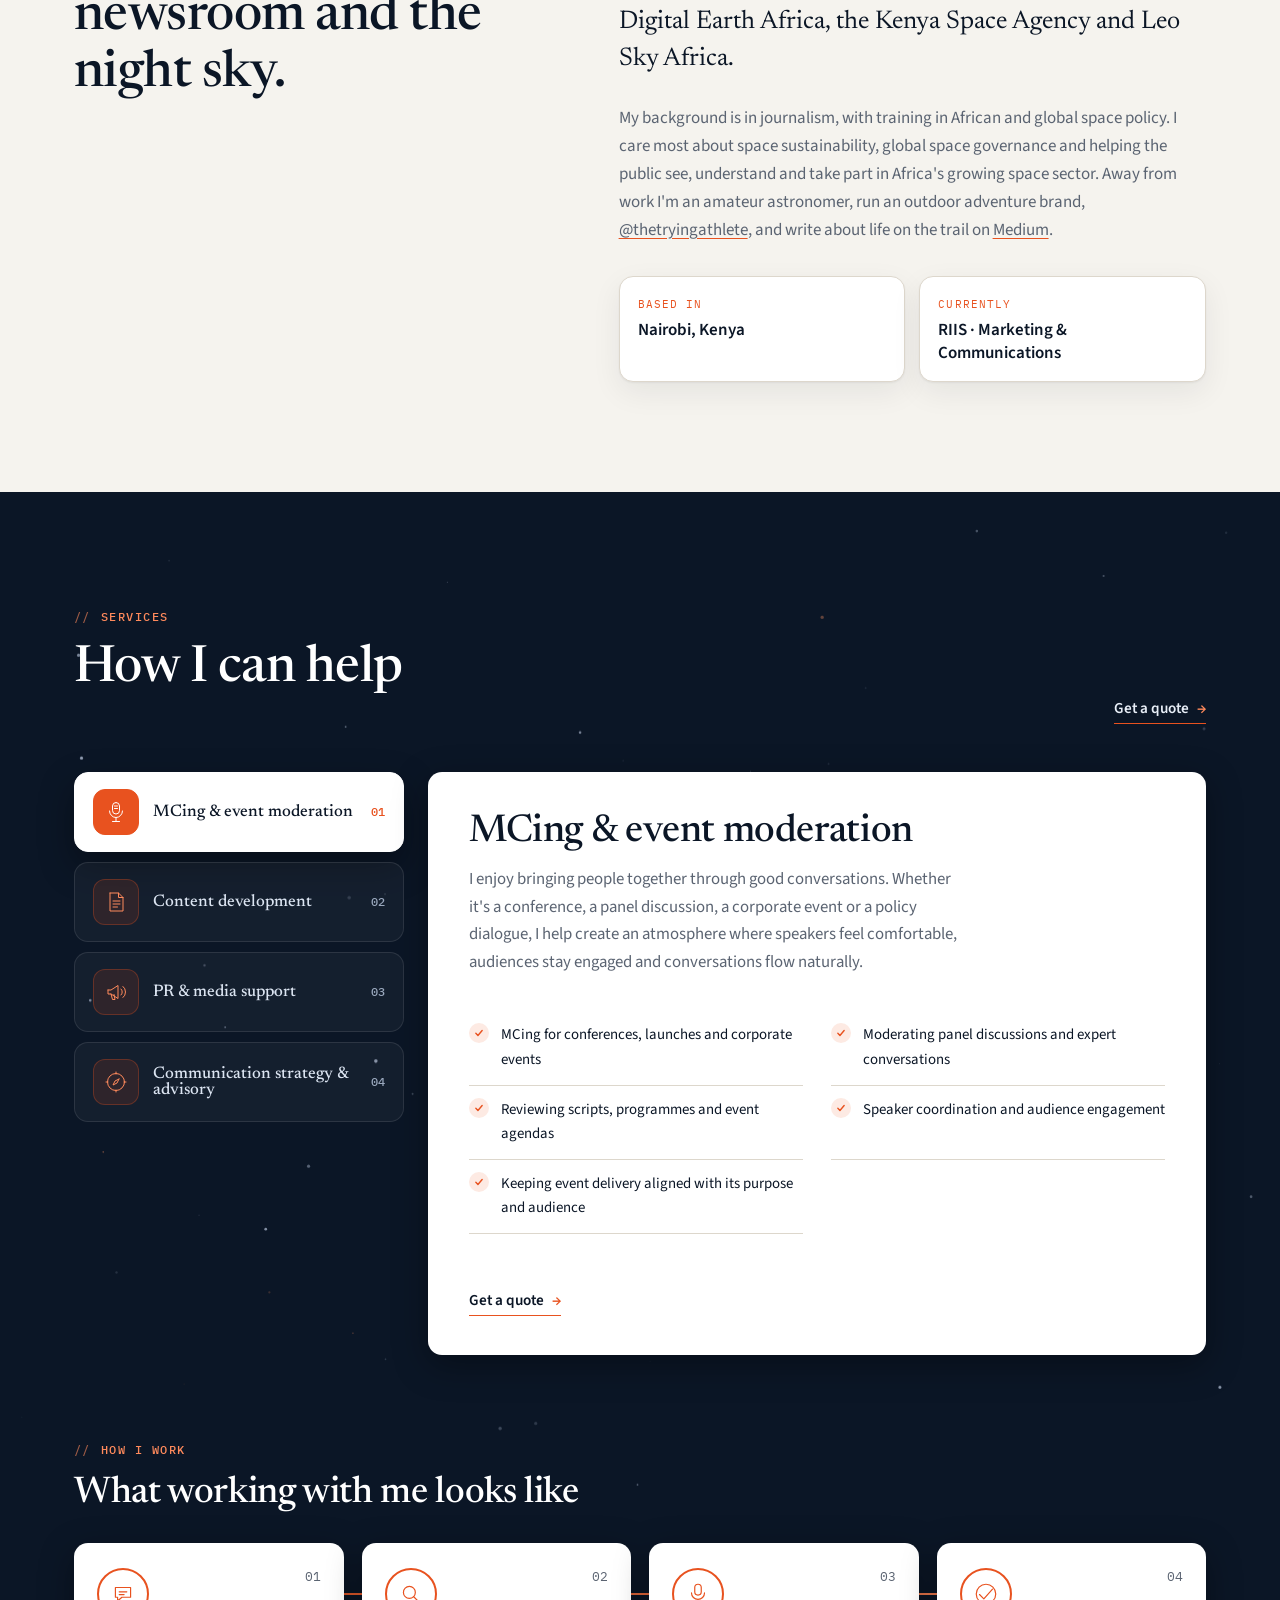
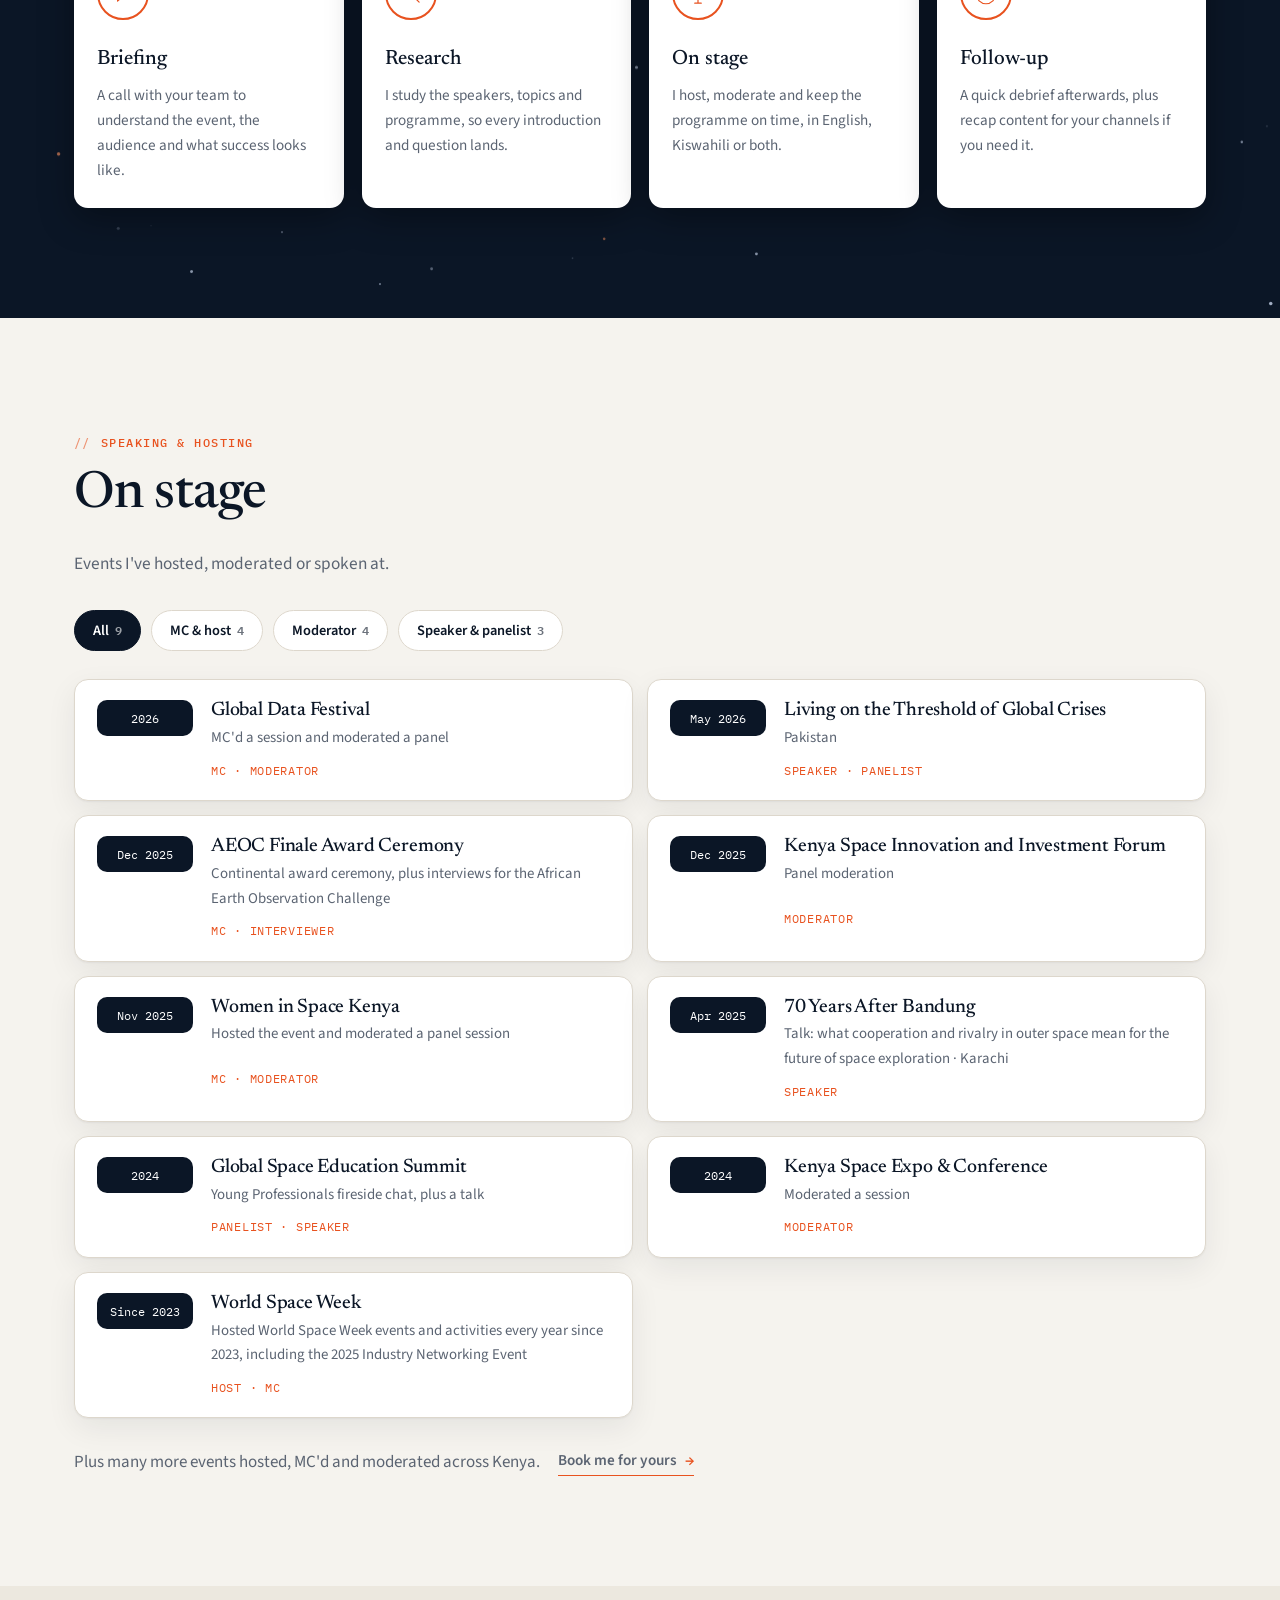
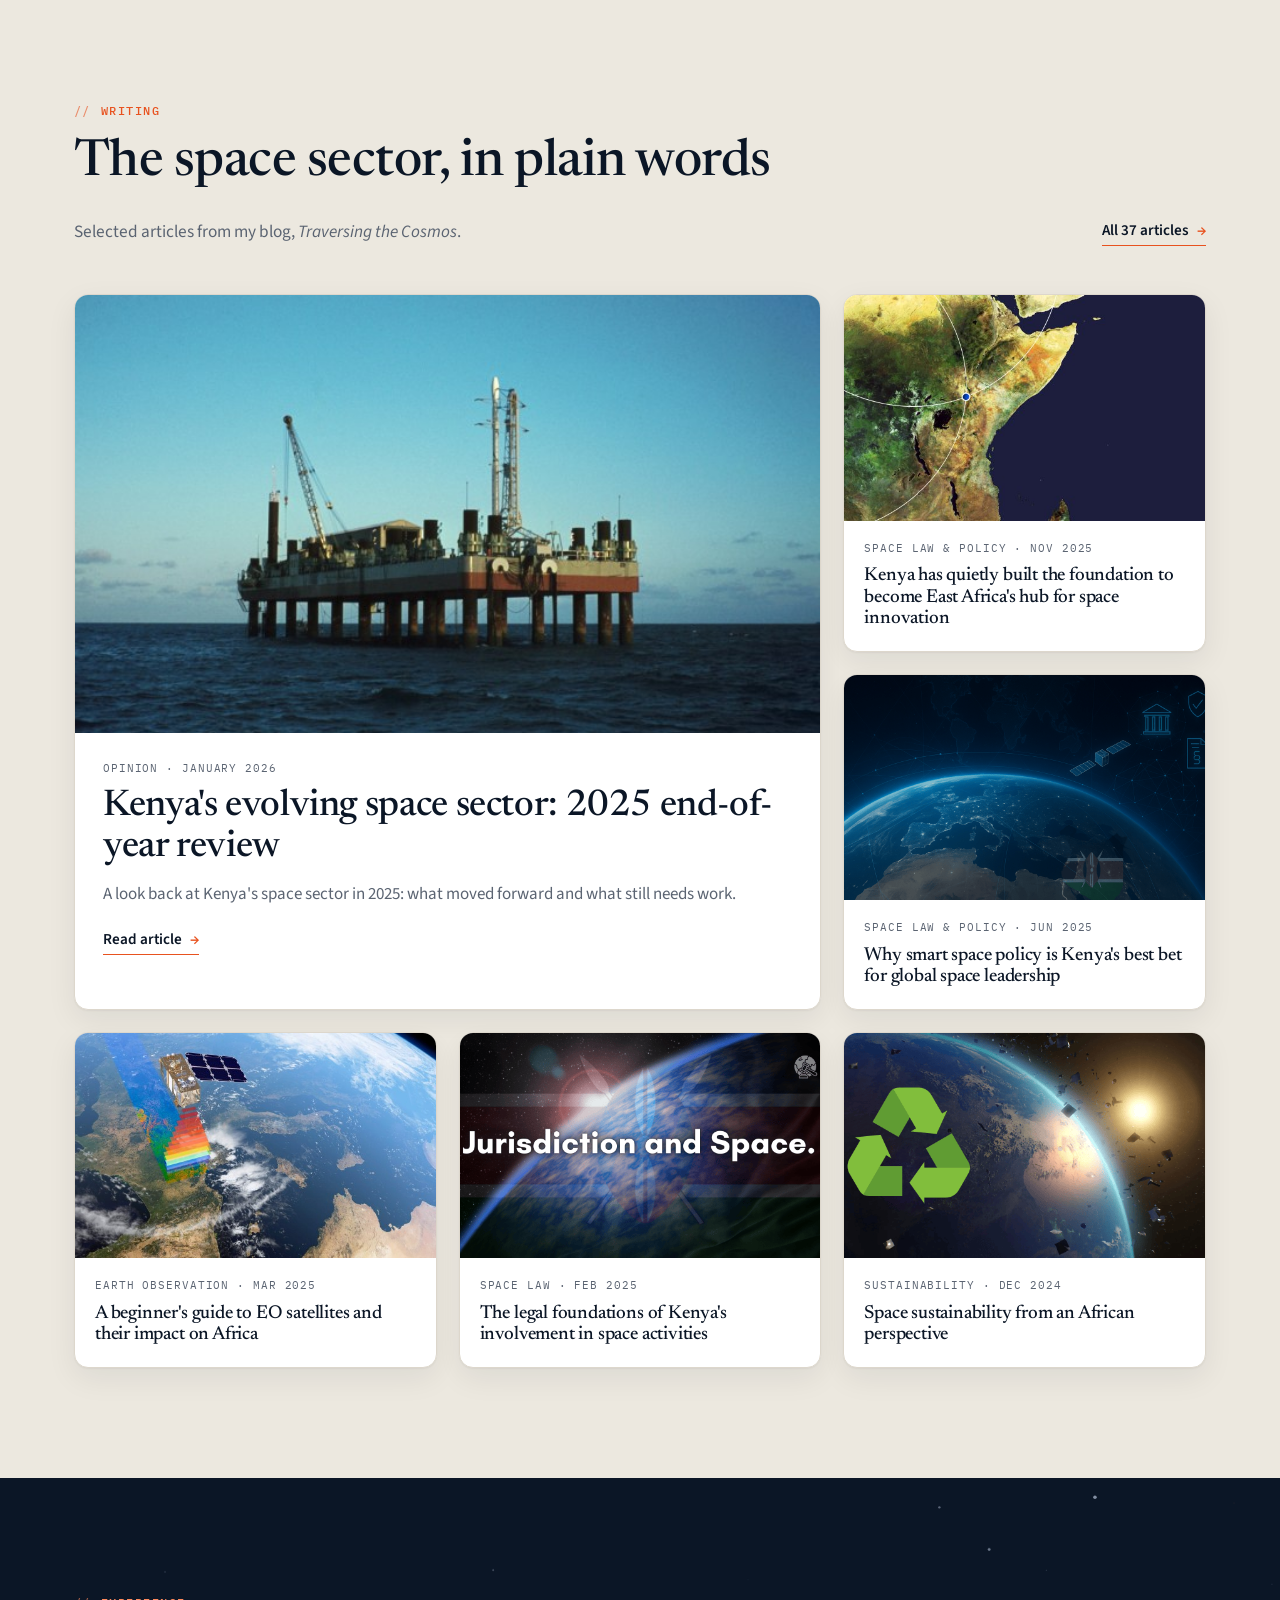
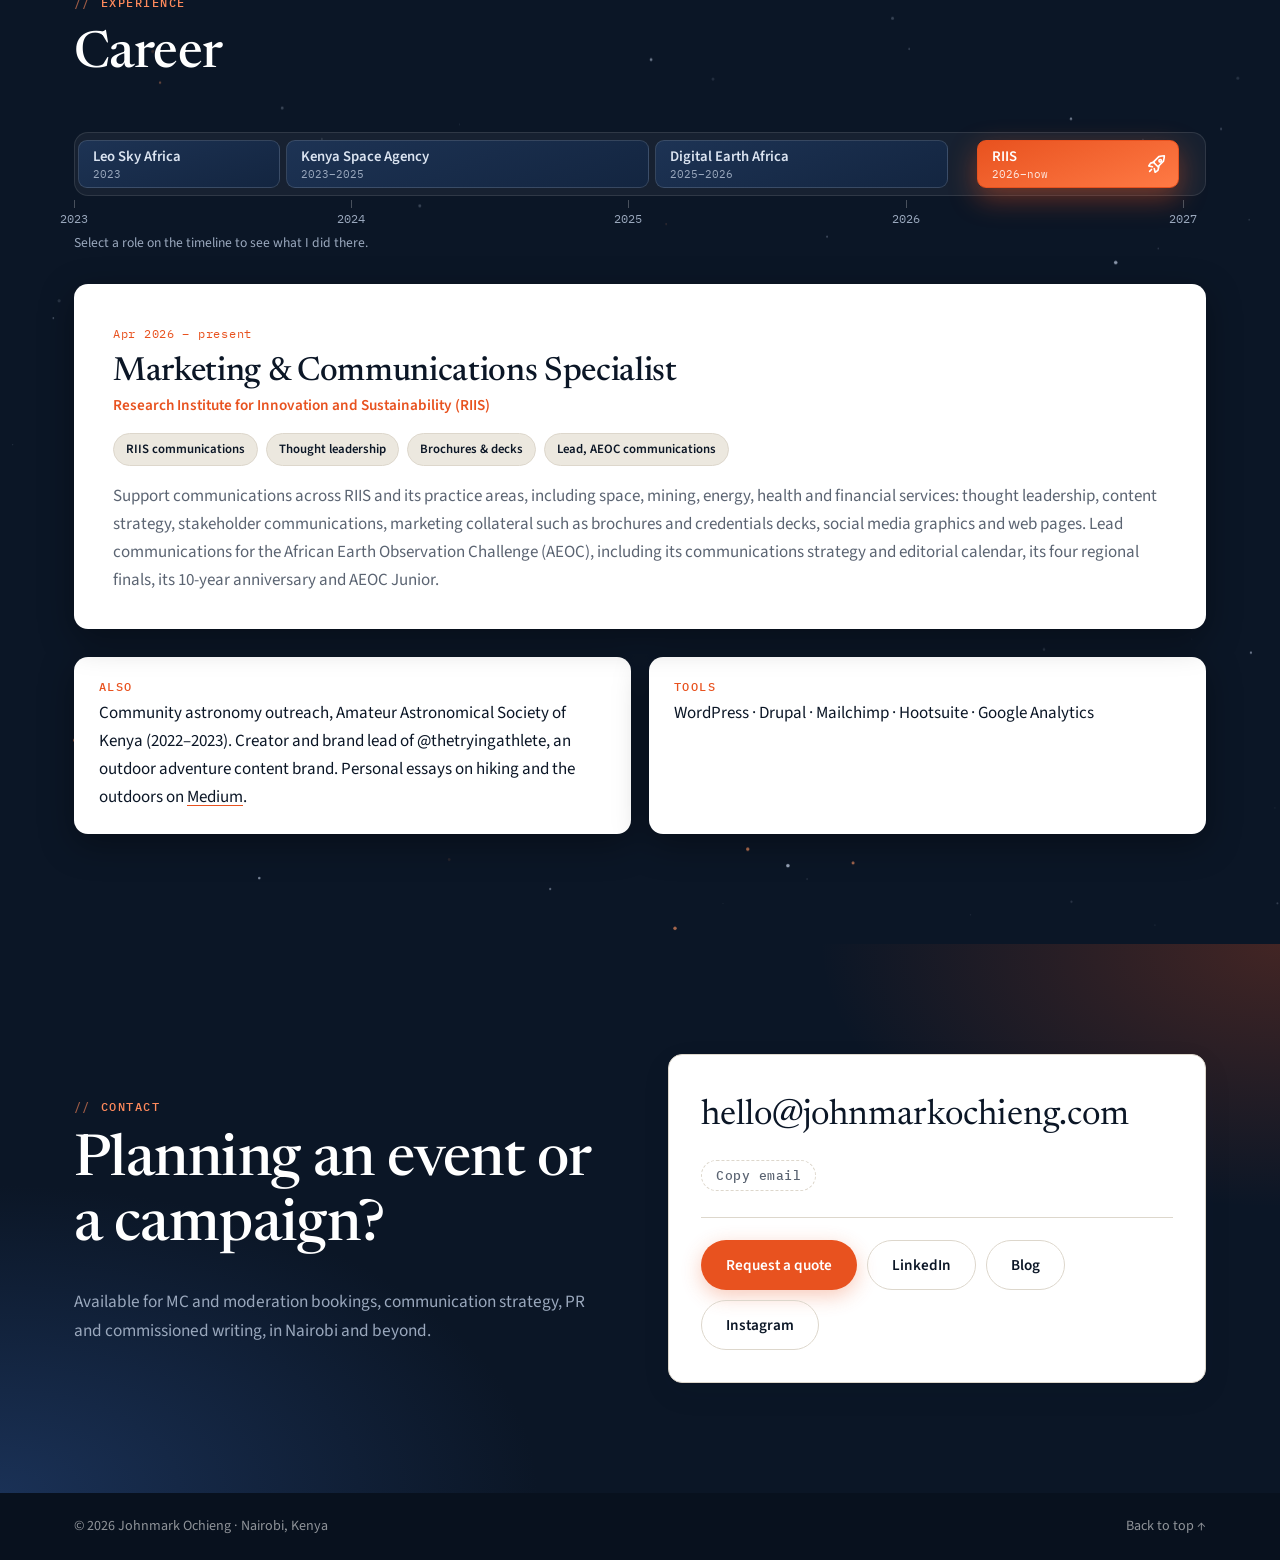
==== commit ef6668e5: "Update preview Co-Authored-By: Claude Opus 5.5 <noreply@anthropic.com> Claude-Session: https://claud" ====
--- a/preview/index.html
+++ b/preview/index.html
@@ -14,7 +14,7 @@
   <meta name="twitter:card" content="summary_large_image">
   <link rel="preconnect" href="https://fonts.googleapis.com">
   <link rel="preconnect" href="https://fonts.gstatic.com" crossorigin>
-  <link href="https://fonts.googleapis.com/css2?family=Plus+Jakarta+Sans:wght@500;600;700;800&family=Source+Sans+3:wght@400;500;600;700&display=swap" rel="stylesheet">
+  <link href="https://fonts.googleapis.com/css2?family=Newsreader:ital,opsz,wght@0,6..72,400;0,6..72,500;0,6..72,600;1,6..72,500&family=Source+Sans+3:wght@400;500;600;700&family=IBM+Plex+Mono:wght@400;500&display=swap" rel="stylesheet">
   <link rel="icon" href="../assets/logo/favicon.svg" type="image/svg+xml">
   <link rel="stylesheet" href="styles.css">
   <script>document.documentElement.classList.add("js");</script>
@@ -47,7 +47,7 @@
       <div class="wrap hero-grid">
         <div class="hero-copy">
           <p class="kicker">Space communication <span class="kicker-sep" aria-hidden="true">/</span> MC &amp; moderation <span class="kicker-sep" aria-hidden="true">/</span> Space policy</p>
-          <h1>Making space <em>make sense<span class="tuck">.</span></em></h1>
+          <h1>Making space <em>make sense.</em></h1>
           <p class="hero-roles" aria-hidden="true"><span class="mono">In orbit as</span> <span class="role-rotator"><span>MC</span><span>Moderator</span><span>Space writer</span><span>Speaker</span><span>Strategist</span></span></p>
           <p class="lede">I'm Johnmark Ochieng, a Nairobi-based communications specialist, MC and moderator for Africa's space and Earth observation sector. I host events, moderate panels and write about space, with an interest in policy, while making complex space science easy to understand.</p>
           <div class="hero-actions">
@@ -261,13 +261,6 @@
       </div>
     </section>
 
-    <!-- ROLE TICKER (decorative) -->
-    <div class="role-band" aria-hidden="true">
-      <div class="role-track">
-        <span>MC</span><i>✦</i><span class="outline">Moderator</span><i>✦</i><span>Speaker</span><i>✦</i><span class="outline">Space writer</span><i>✦</i><span>Strategist</span><i>✦</i>
-        <span>MC</span><i>✦</i><span class="outline">Moderator</span><i>✦</i><span>Speaker</span><i>✦</i><span class="outline">Space writer</span><i>✦</i><span>Strategist</span><i>✦</i>
-      </div>
-    </div>
 
     <!-- SPEAKING: filterable event cards -->
     <section id="stage" class="section">
@@ -412,8 +405,8 @@
               <span class="job-date mono">Apr 2026 – present</span>
               <h3>Marketing &amp; Communications Specialist</h3>
               <p class="job-org">Research Institute for Innovation and Sustainability (RIIS)</p>
-              <ul class="job-tags"><li>AEOC communications strategy</li><li>Editorial calendar</li><li>Thought leadership</li><li>Brochures &amp; decks</li></ul>
-              <div class="job-more"><div><p>Thought leadership, content strategy and stakeholder communications across space, mining, energy, health and financial services. Built the communications strategy and editorial calendar for the African Earth Observation Challenge (AEOC), covering its four regional finals, its 10-year anniversary and AEOC Junior. Produce marketing collateral, including brochures and credentials decks, as well as social media graphics and web pages.</p></div></div>
+              <ul class="job-tags"><li>RIIS communications</li><li>Thought leadership</li><li>Brochures &amp; decks</li><li>Lead, AEOC communications</li></ul>
+              <div class="job-more"><div><p>Support communications across RIIS and its practice areas, including space, mining, energy, health and financial services: thought leadership, content strategy, stakeholder communications, marketing collateral such as brochures and credentials decks, social media graphics and web pages. Lead communications for the African Earth Observation Challenge (AEOC), including its communications strategy and editorial calendar, its four regional finals, its 10-year anniversary and AEOC Junior.</p></div></div>
             </div>
           </li>
           <li class="job" data-reveal data-short="Digital Earth Africa" data-start="2025-02" data-end="2026-03">
--- a/preview/styles.css
+++ b/preview/styles.css
@@ -21,9 +21,9 @@
   --shadow: 0 1px 2px rgba(11, 22, 38, 0.05), 0 10px 30px rgba(11, 22, 38, 0.07);
   --shadow-lift: 0 2px 4px rgba(11, 22, 38, 0.06), 0 22px 44px rgba(11, 22, 38, 0.14);
   --max: 1180px;
-  --serif: "Plus Jakarta Sans", "Segoe UI", Arial, sans-serif;   /* headings */
-  --sans: "Source Sans 3", "Segoe UI", Arial, sans-serif;        /* body */
-  --mono: "Source Sans 3", "Segoe UI", Arial, sans-serif;        /* small labels (no typewriter font) */
+  --serif: "Newsreader", Georgia, "Times New Roman", serif;
+  --sans: "Source Sans 3", "Helvetica Neue", Arial, sans-serif;   /* body text */
+  --mono: "IBM Plex Mono", ui-monospace, Menlo, monospace;
   --fast: 200ms;
   --base: 420ms;
   --slow: 800ms;
@@ -118,7 +118,7 @@
 @keyframes shimmer { 50% { background-position: 100% 0; } }
 .hero-roles { display: flex; align-items: baseline; gap: 12px; margin-bottom: 18px; font-family: var(--serif); font-size: clamp(1.3rem, 2.4vw, 1.75rem); color: var(--white); }
 .hero-roles .mono { font-size: 0.75rem; letter-spacing: 0.1em; text-transform: uppercase; color: var(--muted-dark); }
-.role-rotator { position: relative; display: inline-grid; height: 1.3em; overflow: hidden; color: var(--sky); }
+.role-rotator { position: relative; display: inline-grid; height: 1.3em; overflow: hidden; color: var(--sky); font-style: italic; }
 .role-rotator span { grid-area: 1 / 1; transform: translateY(110%); opacity: 0; transition: transform .6s var(--ease), opacity .6s; white-space: nowrap; }
 .role-rotator span.is-on { transform: none; opacity: 1; }
 .role-rotator span.is-out { transform: translateY(-110%); opacity: 0; }
@@ -192,7 +192,7 @@
 .section-head { margin-bottom: 48px; }
 .section-head-row { display: flex; justify-content: space-between; align-items: flex-end; gap: 24px; flex-wrap: wrap; }
 .eyebrow { display: inline-flex; align-items: center; gap: 10px; font-family: var(--mono); font-size: 0.78rem; font-weight: 500; letter-spacing: 0.12em; text-transform: uppercase; color: var(--accent); margin-bottom: 14px; }
-.eyebrow::before { content: ""; width: 22px; height: 2px; border-radius: 2px; background: currentColor; }
+.eyebrow::before { content: "//"; opacity: .6; }
 .dark .eyebrow, .eyebrow-light { color: var(--accent-soft); }
 .intro { color: var(--muted); font-size: 1.08rem; max-width: 58ch; margin: 0; }
 .split-grid { display: grid; grid-template-columns: 0.9fr 1.1fr; gap: 64px; align-items: start; }
@@ -544,14 +544,6 @@
 .step h4 { font-family: var(--serif); font-weight: 500; font-size: 1.3rem; margin: 0 0 6px; color: var(--ink); }
 .dark .step p { margin: 0; font-size: 0.95rem; }
 
-/* ---------- Big role ticker ---------- */
-.role-band { overflow: hidden; padding: 34px 0; background: var(--paper); border-bottom: 1px solid var(--line); }
-.role-track { display: flex; align-items: center; gap: 0.5em; width: max-content; font-family: var(--serif); font-size: clamp(2.8rem, 7vw, 5.6rem); line-height: 1; letter-spacing: -0.02em; color: var(--ink); white-space: nowrap; animation: roles 38s linear infinite; }
-.role-track .outline { color: transparent; -webkit-text-stroke: 1.5px var(--ink); }
-.role-track i { font-style: normal; font-size: 0.4em; color: var(--accent); margin: 0 0.35em; display: inline-block; animation: twirl 6s linear infinite; }
-.role-band:hover .role-track { animation-play-state: paused; }
-@keyframes roles { to { transform: translateX(-50%); } }
-@keyframes twirl { to { transform: rotate(360deg); } }
 
 /* ---------- Stage spotlight on the Speaking section ---------- */
 #stage { overflow: hidden; }
@@ -577,13 +569,12 @@
 @media (max-width: 760px) {
   .process { margin-top: 56px; }
   .process-steps { grid-template-columns: 1fr; }
-  .role-band { padding: 22px 0; }
   .spotlight { display: none; }
 }
 @media (prefers-reduced-motion: reduce) {
   .process-steps { --fill: 1; }
 }
-@media print { .role-band, .spotlight { display: none !important; } }
+@media print { .spotlight { display: none !important; } }
 
 
 /* =========================================================================
@@ -655,20 +646,4 @@
 }
 
 
-/* ---------- Corporate typography tuning ---------- */
-body { font-size: 17.5px; }
-h1, h2, h3, h4 { font-weight: 700; letter-spacing: -0.02em; }
-h3, h4 { font-weight: 600; }
-.hero h1 { font-weight: 800; letter-spacing: -0.035em; }
-.hero h1 em, .rates-hero h1 em { font-style: normal; }
-.role-track { font-weight: 800; letter-spacing: -0.03em; }
-.stat strong, .rate-prices strong, .est-total strong { font-weight: 700; letter-spacing: -0.02em; }
-.eyebrow, .kicker, .trust-label, .fact dt, .ev-role, .article-meta, .job-date, .extras h3, .est-label, .est-controls legend,
-.hero-roles .mono, .photo-tag, .step-num, .svc-num, .service-num, .traj-seg small, .traj-ticks span, .ev-date, .copy-email, .rate-badge {
-  font-family: var(--sans); font-weight: 600; letter-spacing: 0.08em; }
-.ev-date, .traj-seg small, .traj-ticks span, .copy-email, .photo-tag { letter-spacing: 0.02em; }
-.role-rotator { font-weight: 700; }
-.logo-word { font-weight: 700; letter-spacing: -0.01em; }
-
-/* Plus Jakarta's full stop has a wide left side-bearing: tuck it in on big headlines */
-.tuck { margin-left: -0.08em; }
+
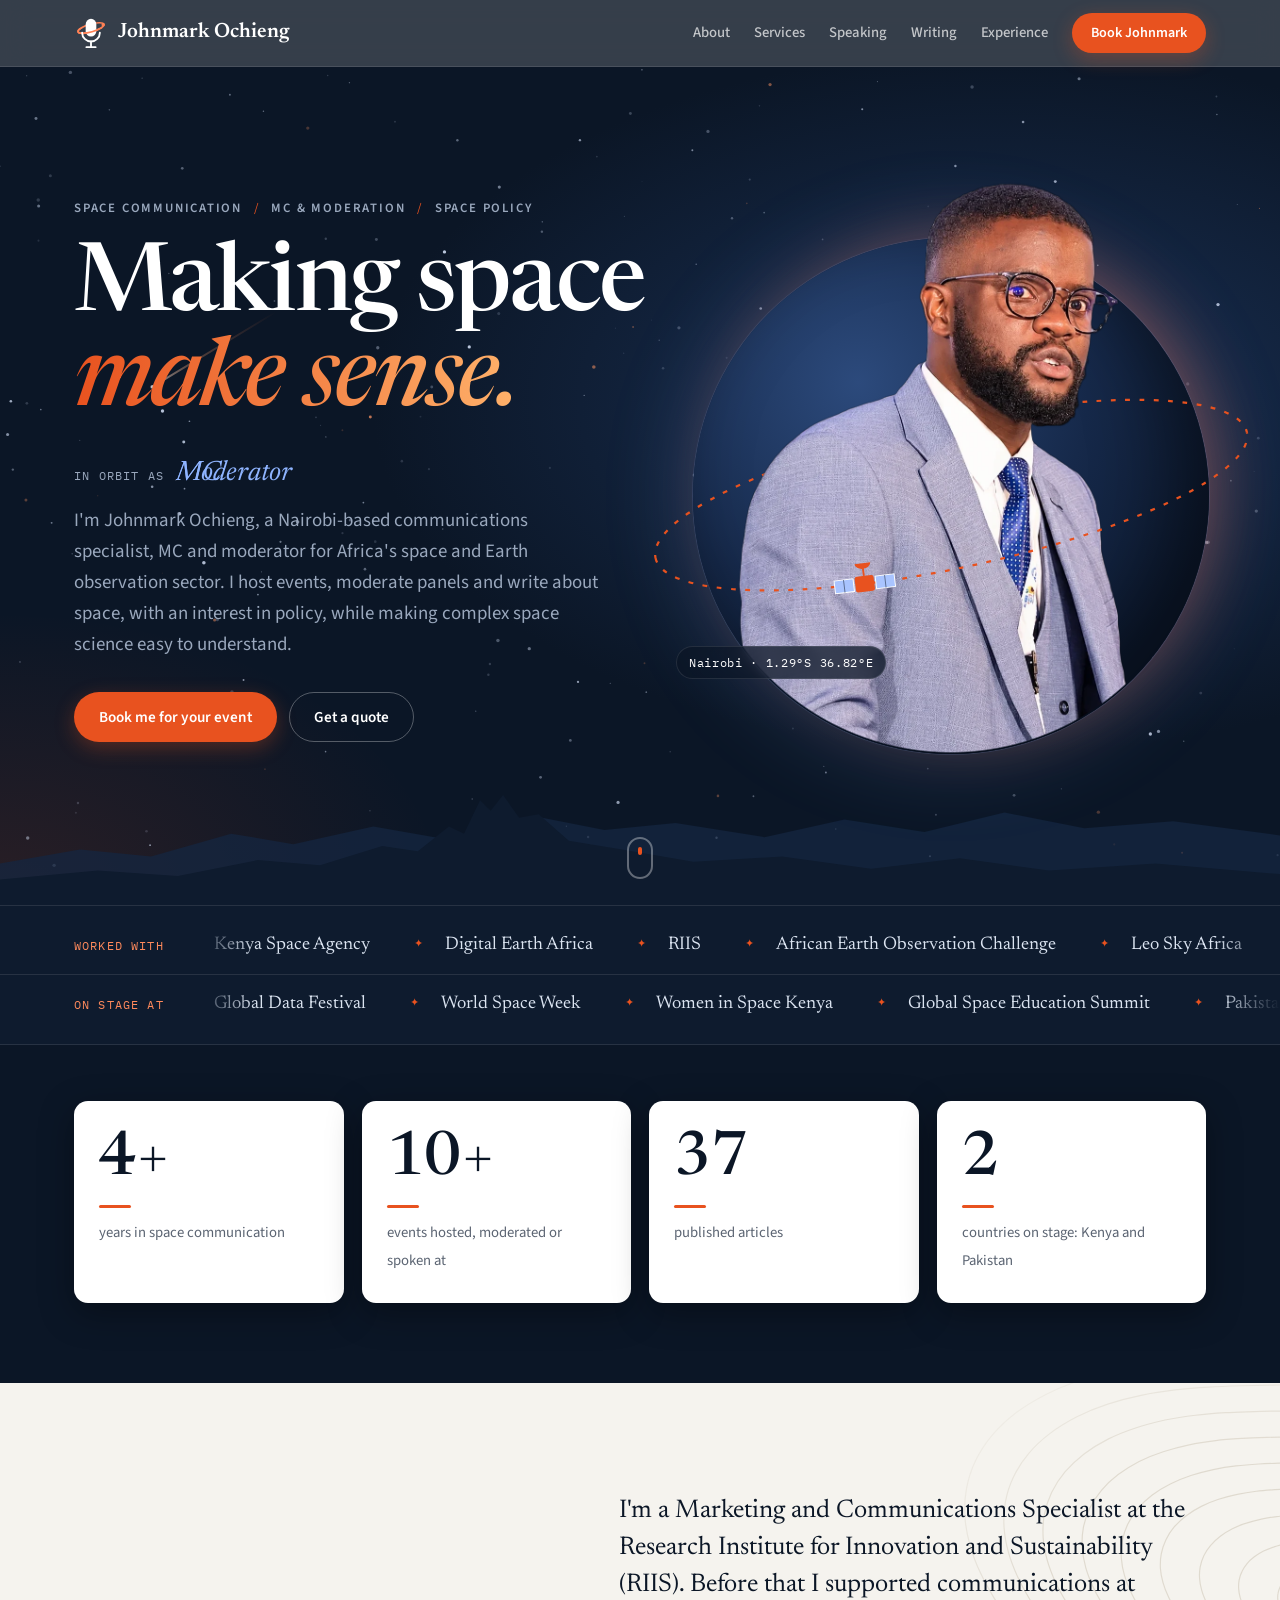
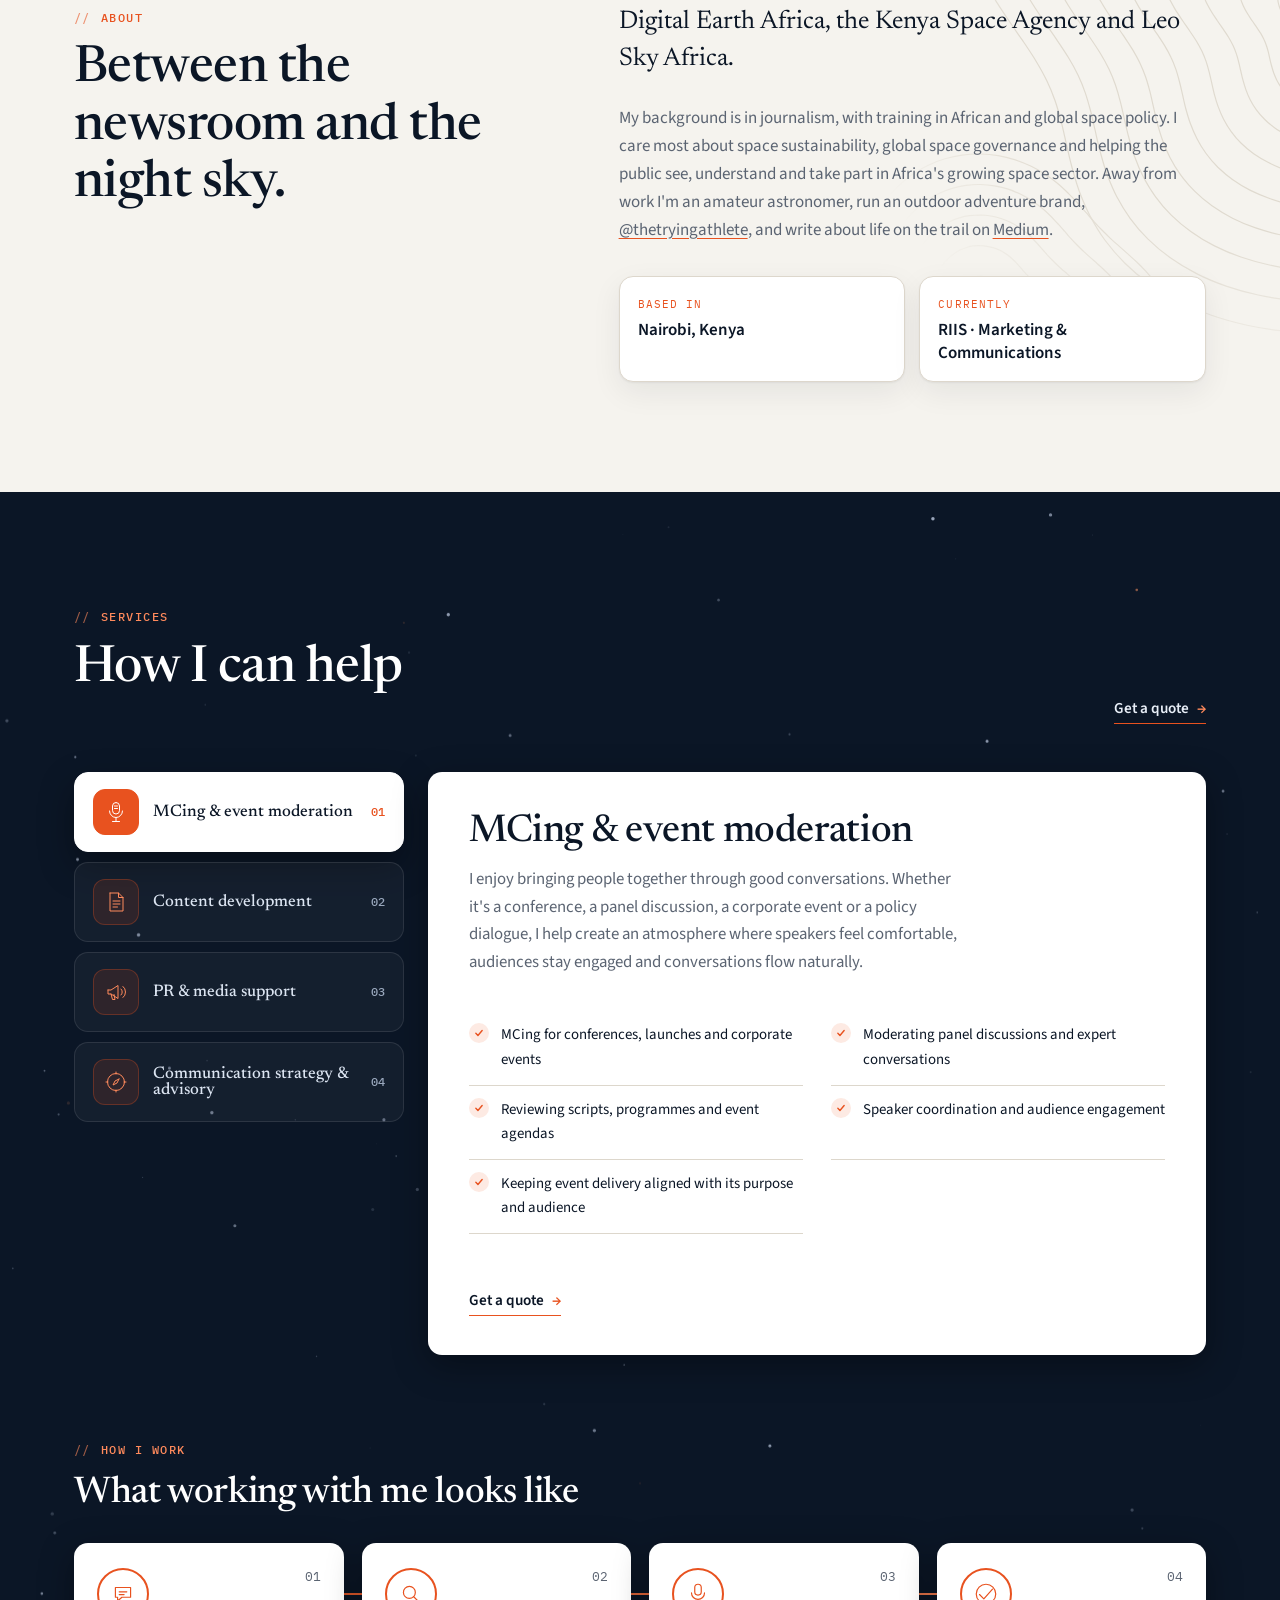
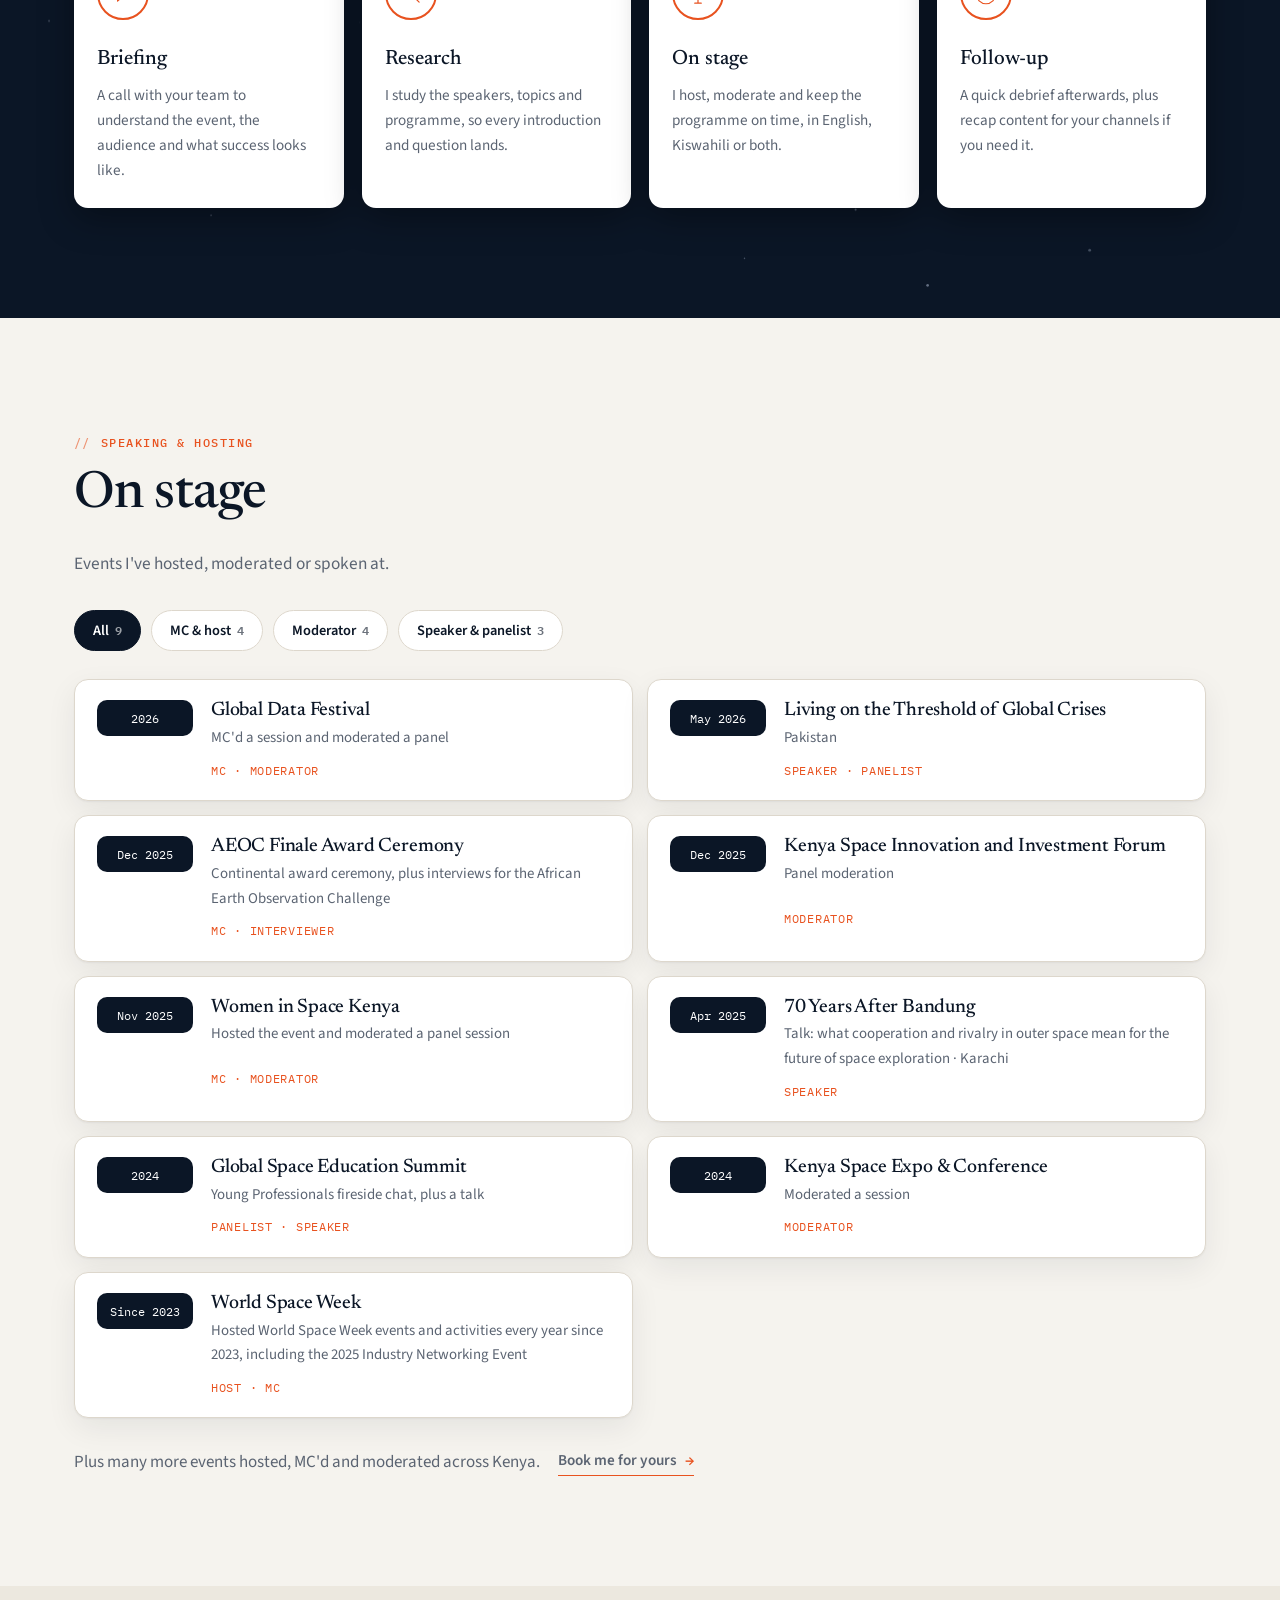
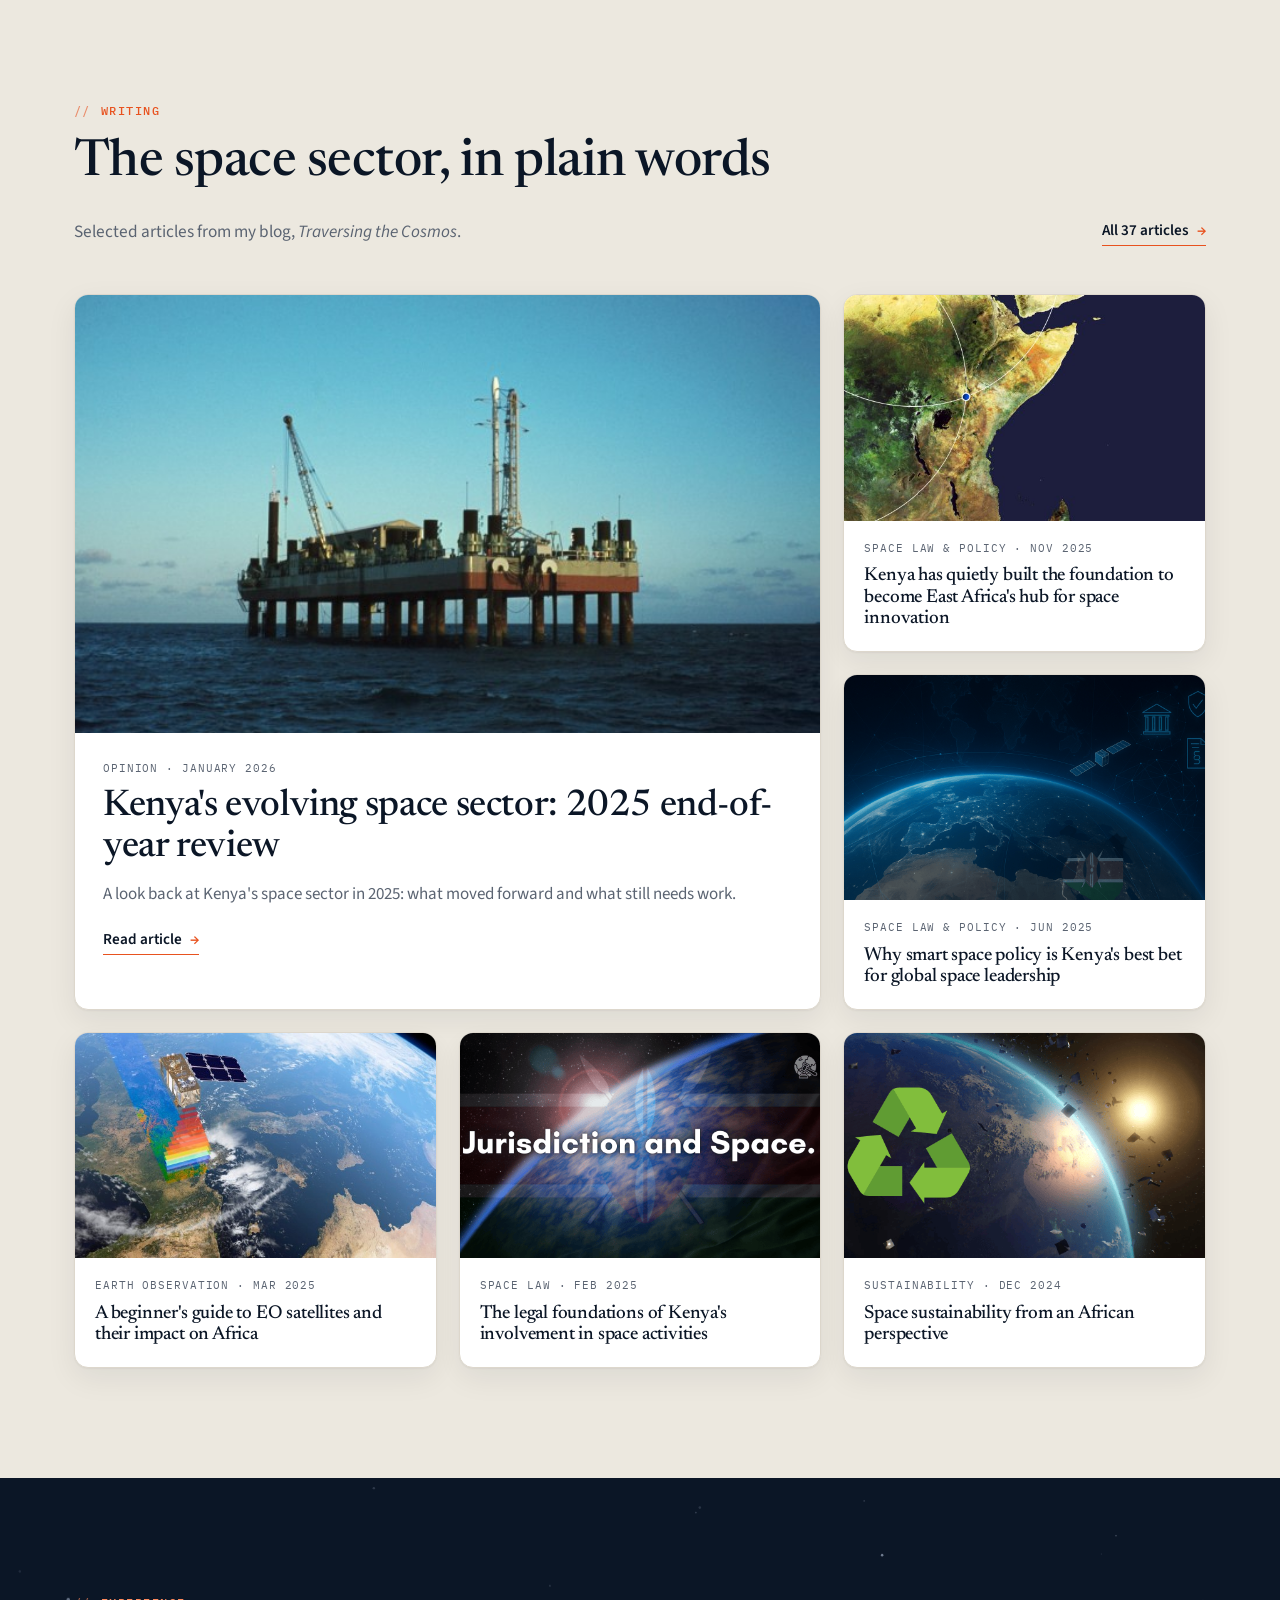
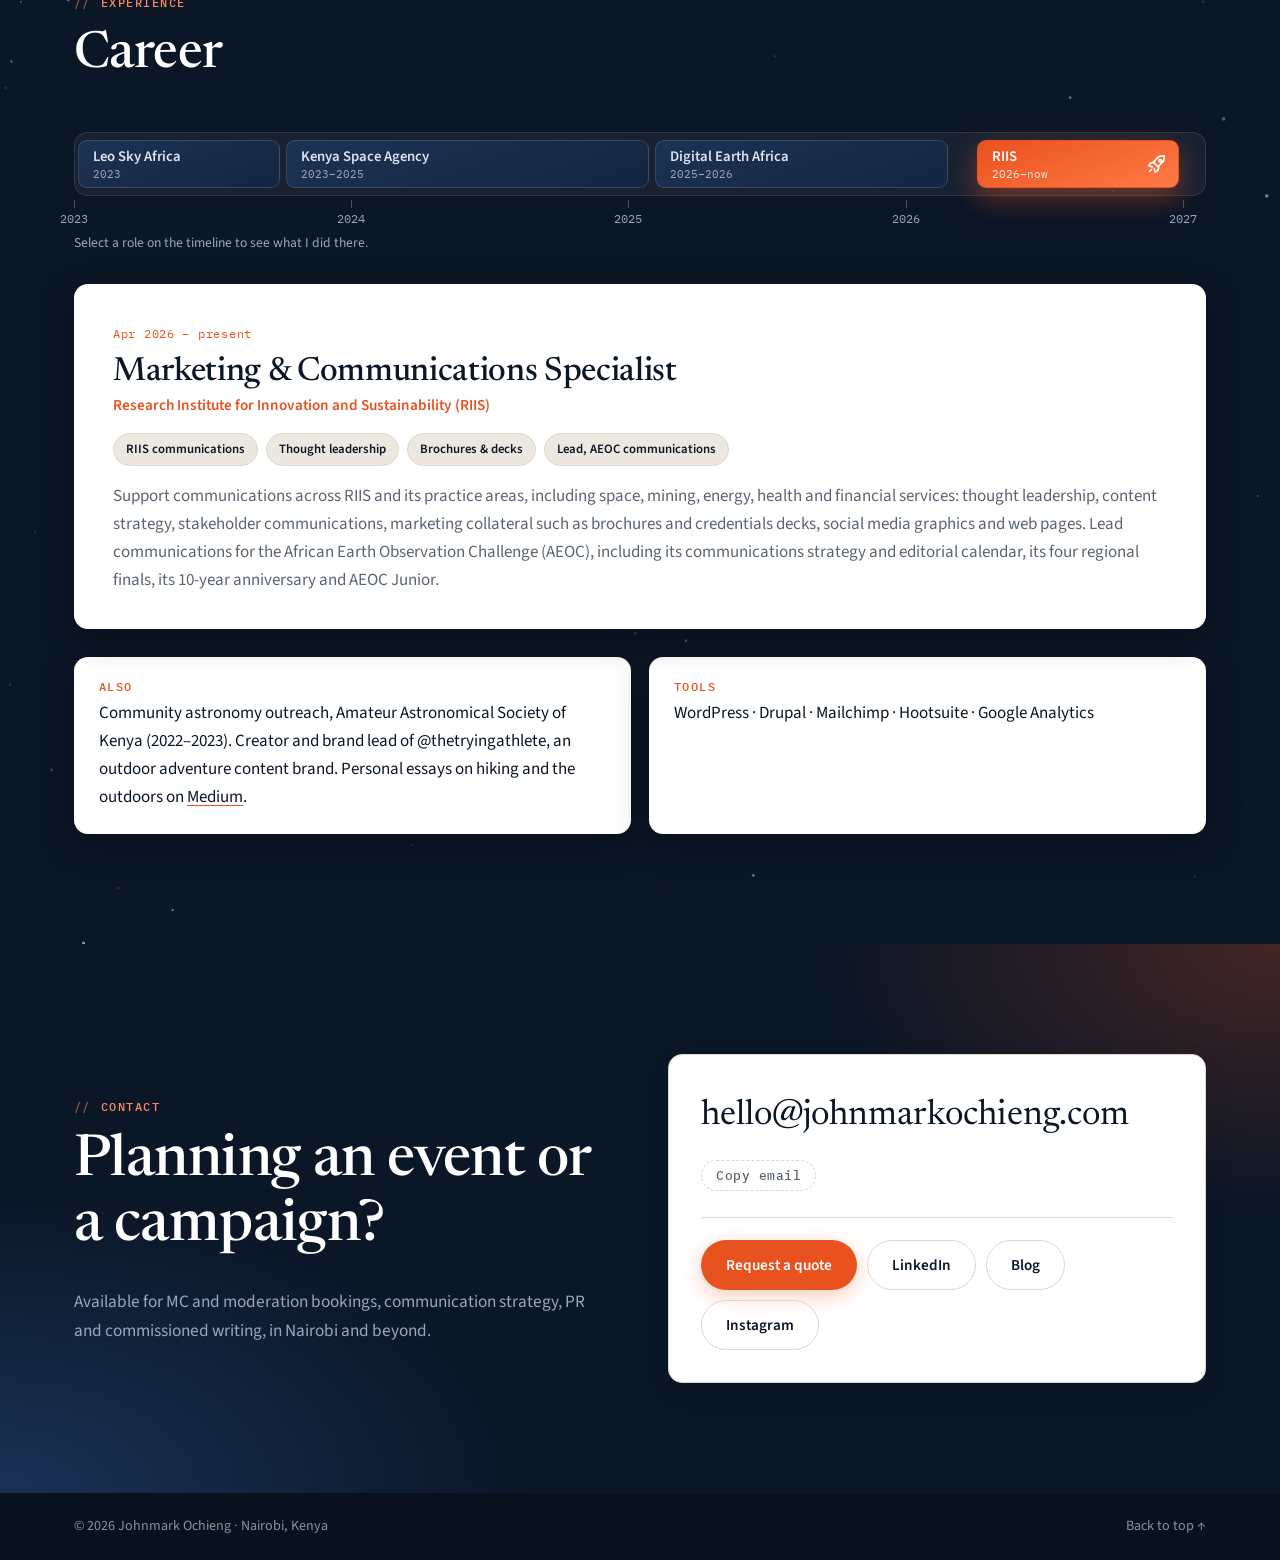
==== commit 6fdda978: "Update preview: outdoors details Co-Authored-By: Claude Opus 5.5 <noreply@anthropic.com> Claude-Sess" ====
--- a/preview/index.html
+++ b/preview/index.html
@@ -87,6 +87,7 @@
           <span class="photo-tag mono" aria-hidden="true">Nairobi · 1.29°S 36.82°E</span>
         </figure>
       </div>
+      <svg class="ridge" viewBox="0 0 1440 160" preserveAspectRatio="none" aria-hidden="true" focusable="false"><path class="ridge-far" d="M0 160 L0 112 L90 96 L170 104 L260 78 L330 90 L420 70 L500 84 L600 58 L680 74 L760 66 L860 82 L950 62 L1040 76 L1130 54 L1220 72 L1320 64 L1440 80 L1440 160 Z"/><path class="ridge-near" d="M0 160 L0 130 L110 120 L200 126 L290 108 L360 114 L430 92 L470 98 L505 70 L522 78 L540 40 L552 52 L566 34 L584 60 L606 56 L640 86 L700 96 L780 110 L880 104 L980 118 L1080 106 L1180 120 L1300 112 L1440 124 L1440 160 Z"/></svg>
       <a href="#about" class="scroll-cue" aria-label="Scroll to About"><span></span></a>
     </section>
 
--- a/preview/styles.css
+++ b/preview/styles.css
@@ -647,3 +647,23 @@
 
 
 
+
+
+/* =========================================================================
+   Outdoors details: night sky over mountains, and hiking-map contours
+   ========================================================================= */
+.ridge { position: absolute; left: 0; right: 0; bottom: -1px; width: 100%; height: clamp(70px, 11vw, 160px); z-index: 0; pointer-events: none; }
+.ridge-far { fill: #142640; opacity: .75; }
+.ridge-near { fill: #0e1b2e; }           /* same navy as the strip below, so the peaks rise out of it */
+.hero .scroll-cue { z-index: 2; }
+
+#about { position: relative; overflow: hidden; }
+#about::before { content: ""; position: absolute; z-index: 0; pointer-events: none; right: -330px; top: -90px; width: 760px; height: 700px;
+  background: url("data:image/svg+xml,%3Csvg xmlns=%22http://www.w3.org/2000/svg%22 viewBox=%220 0 700 640%22%3E%3Cpath d='M505.3 300.0 C505.2 300.7 505.2 301.5 505.2 302.2 C505.1 303.0 505.1 303.7 505.1 304.5 C505.1 305.2 505.0 306.0 505.0 306.7 C504.9 307.5 504.8 308.3 504.7 309.1 C504.6 309.9 504.5 310.7 504.3 311.5 C504.0 312.3 503.8 313.1 503.5 313.9 C503.2 314.7 502.8 315.5 502.3 316.3 C501.9 317.1 501.4 317.8 500.8 318.6 C500.2 319.3 499.5 320.1 498.8 320.7 C498.1 321.4 497.3 322.1 496.5 322.7 C495.7 323.4 494.8 324.0 493.9 324.5 C492.9 325.1 492.0 325.6 490.9 326.1 C489.9 326.6 488.9 327.1 487.8 327.5 C486.7 327.9 485.6 328.3 484.5 328.7 C483.4 329.1 482.2 329.4 481.1 329.7 C479.9 330.0 478.7 330.3 477.5 330.5 C476.3 330.8 475.0 331.0 473.8 331.2 C472.5 331.3 471.3 331.5 470.0 331.5 C468.7 331.6 467.4 331.7 466.2 331.6 C464.9 331.6 463.6 331.6 462.3 331.4 C461.0 331.3 459.8 331.1 458.5 330.8 C457.3 330.5 456.1 330.2 454.9 329.8 C453.8 329.4 452.7 328.9 451.6 328.4 C450.6 327.9 449.6 327.3 448.7 326.6 C447.7 326.0 446.9 325.3 446.2 324.5 C445.4 323.8 444.7 323.0 444.1 322.2 C443.6 321.4 443.1 320.5 442.6 319.7 C442.2 318.9 441.8 318.0 441.5 317.2 C441.2 316.4 441.0 315.5 440.8 314.7 C440.6 313.9 440.4 313.1 440.2 312.4 C440.1 311.6 439.9 310.9 439.7 310.2 C439.5 309.5 439.3 308.8 439.1 308.1 C438.9 307.4 438.6 306.8 438.3 306.1 C438.0 305.5 437.6 304.8 437.2 304.2 C436.8 303.5 436.4 302.8 435.9 302.1 C435.5 301.5 434.9 300.7 434.4 300.0 C433.9 299.3 433.4 298.5 432.9 297.7 C432.4 296.9 431.9 296.0 431.5 295.1 C431.1 294.2 430.8 293.3 430.5 292.4 C430.2 291.4 430.0 290.5 430.0 289.5 C429.9 288.6 430.0 287.6 430.1 286.6 C430.3 285.7 430.6 284.7 431.1 283.8 C431.5 282.9 432.1 282.0 432.7 281.2 C433.4 280.4 434.3 279.6 435.2 278.9 C436.1 278.3 437.1 277.6 438.2 277.1 C439.3 276.5 440.4 276.1 441.6 275.7 C442.8 275.3 444.1 274.9 445.4 274.7 C446.6 274.4 447.9 274.2 449.2 274.1 C450.5 273.9 451.8 273.8 453.0 273.7 C454.2 273.7 455.5 273.6 456.7 273.6 C457.8 273.6 459.0 273.6 460.1 273.5 C461.3 273.5 462.4 273.5 463.5 273.4 C464.6 273.4 465.7 273.3 466.8 273.3 C467.8 273.2 468.9 273.1 470.0 273.0 C471.1 272.9 472.2 272.8 473.3 272.7 C474.4 272.6 475.6 272.4 476.8 272.4 C477.9 272.3 479.1 272.2 480.4 272.1 C481.6 272.1 482.8 272.1 484.1 272.2 C485.3 272.2 486.6 272.3 487.8 272.5 C489.1 272.6 490.3 272.9 491.5 273.2 C492.7 273.5 493.9 273.9 495.0 274.3 C496.0 274.8 497.1 275.3 498.1 275.9 C499.0 276.5 499.9 277.2 500.7 277.9 C501.5 278.6 502.2 279.4 502.8 280.2 C503.4 281.0 503.9 281.9 504.3 282.7 C504.7 283.6 505.0 284.5 505.2 285.4 C505.5 286.2 505.6 287.1 505.7 288.0 C505.9 288.9 505.9 289.7 505.9 290.6 C505.9 291.4 505.9 292.3 505.8 293.1 C505.8 293.9 505.7 294.7 505.6 295.5 C505.6 296.3 505.5 297.0 505.4 297.8 C505.4 298.5 505.3 299.3 505.3 300.0Z' fill='none' stroke='%23b9ad97' stroke-width='1.1'/%3E%3Cpath d='M537.0 300.0 C536.9 301.4 536.9 302.8 536.8 304.2 C536.8 305.6 536.7 307.0 536.7 308.5 C536.6 309.9 536.6 311.3 536.5 312.8 C536.3 314.3 536.2 315.8 536.0 317.3 C535.8 318.8 535.5 320.3 535.1 321.9 C534.7 323.4 534.2 324.9 533.6 326.4 C533.0 328.0 532.3 329.5 531.4 331.0 C530.6 332.4 529.6 333.9 528.5 335.3 C527.3 336.7 526.1 338.1 524.8 339.4 C523.4 340.7 521.9 342.0 520.3 343.2 C518.8 344.4 517.1 345.5 515.3 346.6 C513.6 347.7 511.7 348.7 509.8 349.6 C507.9 350.6 505.9 351.5 503.9 352.3 C501.8 353.1 499.7 353.8 497.6 354.5 C495.4 355.2 493.2 355.9 491.0 356.5 C488.8 357.1 486.5 357.6 484.2 358.0 C481.9 358.5 479.6 358.9 477.2 359.2 C474.8 359.5 472.4 359.8 470.0 359.9 C467.6 360.1 465.1 360.2 462.7 360.1 C460.3 360.1 457.8 359.9 455.4 359.7 C453.0 359.4 450.6 359.0 448.2 358.5 C445.9 358.0 443.6 357.4 441.4 356.6 C439.2 355.9 437.0 355.0 435.1 354.0 C433.1 353.0 431.2 351.8 429.4 350.6 C427.7 349.4 426.1 348.0 424.7 346.6 C423.3 345.2 422.0 343.7 420.9 342.2 C419.8 340.6 418.8 339.0 418.0 337.4 C417.2 335.9 416.5 334.2 415.9 332.7 C415.3 331.1 414.9 329.5 414.5 328.0 C414.1 326.5 413.8 325.0 413.4 323.5 C413.1 322.1 412.8 320.7 412.5 319.3 C412.1 318.0 411.8 316.7 411.3 315.4 C410.9 314.1 410.4 312.9 409.8 311.6 C409.2 310.4 408.5 309.2 407.7 307.9 C407.0 306.6 406.1 305.4 405.2 304.1 C404.4 302.8 403.4 301.4 402.4 300.0 C401.5 298.6 400.5 297.1 399.5 295.6 C398.6 294.0 397.7 292.4 396.9 290.7 C396.2 289.0 395.4 287.3 395.0 285.5 C394.5 283.7 394.1 281.9 394.0 280.1 C393.9 278.3 393.9 276.4 394.3 274.6 C394.6 272.8 395.2 271.0 396.0 269.2 C396.8 267.5 397.9 265.9 399.2 264.3 C400.5 262.8 402.1 261.3 403.8 260.0 C405.5 258.7 407.5 257.5 409.5 256.5 C411.6 255.4 413.8 254.5 416.1 253.8 C418.4 253.0 420.8 252.4 423.2 251.9 C425.6 251.4 428.1 251.0 430.5 250.7 C432.9 250.4 435.3 250.3 437.7 250.1 C440.1 250.0 442.4 249.9 444.6 249.8 C446.9 249.8 449.1 249.8 451.3 249.7 C453.5 249.7 455.6 249.6 457.6 249.5 C459.7 249.4 461.8 249.3 463.8 249.2 C465.9 249.1 467.9 248.9 470.0 248.7 C472.1 248.5 474.2 248.3 476.3 248.1 C478.5 247.9 480.6 247.7 482.9 247.5 C485.1 247.3 487.4 247.1 489.7 247.1 C492.0 247.0 494.4 247.0 496.7 247.1 C499.1 247.2 501.5 247.4 503.9 247.7 C506.2 248.0 508.6 248.5 510.8 249.1 C513.1 249.7 515.3 250.4 517.4 251.3 C519.5 252.1 521.5 253.1 523.3 254.3 C525.1 255.4 526.8 256.7 528.3 258.0 C529.8 259.4 531.1 260.9 532.3 262.4 C533.4 263.9 534.3 265.5 535.1 267.2 C535.9 268.8 536.5 270.5 537.0 272.2 C537.4 273.8 537.7 275.5 537.9 277.2 C538.1 278.9 538.2 280.5 538.2 282.1 C538.2 283.7 538.1 285.3 538.0 286.9 C538.0 288.4 537.8 289.9 537.7 291.4 C537.6 292.9 537.4 294.3 537.3 295.8 C537.2 297.2 537.1 298.6 537.0 300.0Z' fill='none' stroke='%23b9ad97' stroke-width='1.1'/%3E%3Cpath d='M568.7 300.0 C568.6 302.1 568.5 304.1 568.5 306.2 C568.4 308.3 568.3 310.4 568.3 312.5 C568.2 314.6 568.1 316.7 567.9 318.9 C567.8 321.1 567.6 323.3 567.2 325.5 C566.9 327.7 566.5 330.0 565.9 332.2 C565.3 334.4 564.6 336.7 563.7 339.0 C562.8 341.2 561.8 343.4 560.5 345.6 C559.2 347.8 557.8 350.0 556.1 352.0 C554.5 354.1 552.7 356.2 550.7 358.1 C548.7 360.0 546.5 361.9 544.2 363.7 C541.9 365.4 539.4 367.1 536.8 368.7 C534.2 370.3 531.5 371.7 528.6 373.1 C525.8 374.5 522.9 375.8 519.9 377.0 C516.9 378.2 513.8 379.4 510.6 380.4 C507.5 381.4 504.3 382.4 501.0 383.2 C497.7 384.1 494.3 384.9 490.9 385.5 C487.6 386.2 484.1 386.8 480.6 387.3 C477.1 387.7 473.6 388.1 470.0 388.3 C466.4 388.6 462.8 388.7 459.2 388.6 C455.6 388.5 452.0 388.3 448.5 388.0 C444.9 387.6 441.3 387.0 437.9 386.3 C434.5 385.5 431.0 384.6 427.8 383.5 C424.6 382.3 421.4 381.0 418.5 379.5 C415.6 378.0 412.8 376.4 410.2 374.5 C407.7 372.7 405.3 370.7 403.2 368.7 C401.1 366.6 399.3 364.4 397.6 362.1 C396.0 359.9 394.6 357.5 393.4 355.2 C392.1 352.9 391.2 350.5 390.3 348.1 C389.5 345.8 388.8 343.5 388.2 341.2 C387.6 339.0 387.1 336.8 386.6 334.7 C386.1 332.5 385.7 330.5 385.2 328.5 C384.7 326.5 384.2 324.6 383.5 322.7 C382.8 320.8 382.1 319.0 381.2 317.1 C380.4 315.3 379.4 313.5 378.3 311.6 C377.1 309.8 375.9 308.0 374.6 306.0 C373.3 304.1 371.8 302.1 370.4 300.0 C369.0 297.9 367.5 295.7 366.2 293.5 C364.8 291.2 363.4 288.8 362.3 286.3 C361.2 283.9 360.1 281.3 359.4 278.7 C358.7 276.0 358.1 273.3 358.0 270.6 C357.8 268.0 357.9 265.2 358.4 262.5 C358.9 259.9 359.7 257.2 361.0 254.7 C362.2 252.2 363.8 249.7 365.7 247.4 C367.6 245.1 369.9 243.0 372.4 241.1 C375.0 239.1 377.9 237.4 380.9 235.8 C383.9 234.3 387.2 233.0 390.6 231.9 C394.0 230.7 397.5 229.8 401.0 229.1 C404.6 228.4 408.2 227.8 411.8 227.4 C415.3 227.0 418.9 226.7 422.4 226.5 C425.9 226.3 429.3 226.2 432.6 226.1 C436.0 226.0 439.2 226.0 442.4 225.9 C445.6 225.8 448.7 225.8 451.8 225.6 C454.9 225.5 457.9 225.4 460.9 225.1 C463.9 224.9 466.9 224.7 470.0 224.4 C473.1 224.1 476.1 223.8 479.3 223.5 C482.5 223.2 485.7 222.9 489.0 222.6 C492.2 222.4 495.6 222.1 499.0 222.0 C502.4 221.9 505.9 221.9 509.4 222.0 C512.9 222.2 516.5 222.4 519.9 222.9 C523.4 223.4 526.9 224.1 530.2 224.9 C533.5 225.8 536.8 226.9 539.9 228.2 C542.9 229.4 545.9 230.9 548.5 232.6 C551.2 234.3 553.7 236.2 555.9 238.1 C558.1 240.1 560.1 242.3 561.7 244.6 C563.4 246.8 564.8 249.2 566.0 251.6 C567.1 254.0 568.0 256.5 568.7 259.0 C569.4 261.4 569.8 264.0 570.1 266.4 C570.4 268.8 570.5 271.3 570.5 273.7 C570.5 276.0 570.4 278.4 570.3 280.7 C570.1 282.9 569.9 285.2 569.7 287.3 C569.6 289.5 569.3 291.6 569.2 293.8 C569.0 295.9 568.9 297.9 568.7 300.0Z' fill='none' stroke='%23b9ad97' stroke-width='1.1'/%3E%3Cpath d='M600.5 300.0 C600.3 302.7 600.2 305.4 600.1 308.2 C600.0 310.9 600.0 313.7 599.8 316.5 C599.7 319.3 599.6 322.1 599.4 325.0 C599.2 327.8 598.9 330.7 598.5 333.7 C598.1 336.6 597.5 339.6 596.7 342.6 C596.0 345.5 595.0 348.5 593.9 351.5 C592.7 354.4 591.3 357.4 589.6 360.3 C587.9 363.2 586.0 366.0 583.8 368.8 C581.7 371.5 579.3 374.2 576.6 376.8 C574.0 379.3 571.1 381.8 568.0 384.1 C565.0 386.5 561.7 388.7 558.3 390.8 C554.8 392.8 551.2 394.8 547.5 396.6 C543.8 398.5 539.9 400.2 535.9 401.8 C532.0 403.4 527.9 404.9 523.7 406.2 C519.5 407.6 515.3 408.8 510.9 410.0 C506.6 411.1 502.2 412.1 497.7 413.0 C493.2 413.9 488.6 414.7 484.0 415.3 C479.4 415.9 474.7 416.4 470.0 416.7 C465.3 417.0 460.5 417.2 455.8 417.1 C451.0 417.0 446.2 416.7 441.5 416.2 C436.8 415.7 432.1 415.0 427.6 414.0 C423.0 413.0 418.5 411.8 414.2 410.3 C410.0 408.8 405.8 407.1 401.9 405.1 C398.1 403.1 394.4 400.9 391.0 398.5 C387.7 396.1 384.5 393.5 381.8 390.7 C379.0 388.0 376.5 385.1 374.3 382.1 C372.2 379.1 370.3 376.0 368.7 372.9 C367.1 369.8 365.8 366.7 364.7 363.6 C363.6 360.5 362.7 357.5 361.9 354.5 C361.1 351.5 360.5 348.6 359.8 345.8 C359.2 343.0 358.6 340.3 357.9 337.6 C357.3 335.0 356.6 332.5 355.7 330.0 C354.8 327.5 353.9 325.1 352.7 322.6 C351.5 320.2 350.2 317.8 348.8 315.4 C347.3 312.9 345.6 310.5 343.9 307.9 C342.2 305.4 340.3 302.8 338.4 300.0 C336.6 297.2 334.6 294.4 332.8 291.4 C331.0 288.3 329.2 285.2 327.7 281.9 C326.2 278.7 324.8 275.3 323.9 271.8 C322.9 268.4 322.2 264.8 322.0 261.2 C321.7 257.6 321.9 254.0 322.5 250.5 C323.2 247.0 324.3 243.4 325.9 240.1 C327.5 236.8 329.6 233.5 332.2 230.5 C334.7 227.5 337.7 224.7 341.1 222.1 C344.4 219.6 348.2 217.2 352.2 215.2 C356.2 213.2 360.6 211.4 365.1 210.0 C369.5 208.5 374.2 207.3 378.9 206.3 C383.5 205.3 388.4 204.6 393.1 204.0 C397.8 203.5 402.5 203.1 407.1 202.9 C411.7 202.6 416.2 202.5 420.6 202.3 C425.0 202.2 429.3 202.2 433.6 202.1 C437.8 202.0 441.9 201.9 445.9 201.7 C450.0 201.6 454.0 201.4 458.0 201.1 C462.0 200.8 465.9 200.5 470.0 200.1 C474.1 199.7 478.1 199.3 482.3 198.9 C486.5 198.5 490.7 198.1 495.0 197.7 C499.4 197.4 503.8 197.1 508.3 197.0 C512.9 196.8 517.5 196.8 522.1 197.0 C526.7 197.2 531.4 197.5 536.0 198.2 C540.5 198.8 545.1 199.7 549.5 200.8 C553.9 202.0 558.3 203.4 562.3 205.1 C566.4 206.8 570.3 208.7 573.8 210.9 C577.3 213.1 580.6 215.6 583.5 218.3 C586.4 220.9 589.0 223.8 591.2 226.8 C593.4 229.7 595.3 232.9 596.8 236.1 C598.3 239.2 599.5 242.5 600.4 245.8 C601.3 249.1 601.9 252.4 602.3 255.6 C602.7 258.8 602.8 262.1 602.8 265.2 C602.8 268.3 602.7 271.4 602.5 274.4 C602.3 277.4 602.0 280.4 601.8 283.3 C601.6 286.2 601.3 289.0 601.1 291.7 C600.8 294.5 600.6 297.3 600.5 300.0Z' fill='none' stroke='%23b9ad97' stroke-width='1.1'/%3E%3Cpath d='M632.2 300.0 C632.0 303.4 631.9 306.8 631.8 310.2 C631.6 313.6 631.6 317.0 631.4 320.5 C631.3 324.0 631.2 327.5 630.9 331.0 C630.6 334.6 630.3 338.2 629.8 341.9 C629.2 345.5 628.5 349.2 627.6 352.9 C626.6 356.6 625.5 360.3 624.0 364.0 C622.5 367.7 620.7 371.4 618.7 375.0 C616.6 378.5 614.2 382.1 611.5 385.5 C608.8 388.9 605.8 392.3 602.6 395.4 C599.3 398.6 595.7 401.7 591.9 404.6 C588.1 407.5 584.0 410.2 579.7 412.8 C575.5 415.4 571.0 417.9 566.3 420.2 C561.7 422.4 556.9 424.6 552.0 426.6 C547.0 428.5 541.9 430.4 536.8 432.1 C531.6 433.8 526.3 435.3 520.9 436.7 C515.5 438.1 510.0 439.4 504.4 440.5 C498.8 441.6 493.2 442.6 487.4 443.4 C481.7 444.1 475.9 444.7 470.0 445.1 C464.1 445.5 458.2 445.7 452.3 445.6 C446.4 445.5 440.5 445.1 434.6 444.5 C428.8 443.9 422.9 443.0 417.3 441.7 C411.6 440.5 406.0 439.0 400.7 437.1 C395.4 435.3 390.2 433.1 385.4 430.6 C380.6 428.2 376.0 425.4 371.8 422.5 C367.6 419.5 363.8 416.2 360.3 412.8 C356.8 409.4 353.8 405.7 351.1 402.0 C348.4 398.4 346.1 394.5 344.1 390.7 C342.1 386.8 340.5 382.9 339.1 379.1 C337.7 375.3 336.6 371.4 335.6 367.7 C334.6 364.1 333.9 360.4 333.1 356.9 C332.2 353.4 331.6 350.1 330.7 346.8 C329.8 343.5 329.0 340.3 327.9 337.2 C326.8 334.1 325.6 331.2 324.2 328.1 C322.7 325.1 321.1 322.2 319.3 319.1 C317.4 316.1 315.4 313.1 313.2 309.9 C311.1 306.7 308.7 303.4 306.4 300.0 C304.1 296.6 301.6 293.0 299.4 289.3 C297.2 285.5 294.9 281.6 293.1 277.5 C291.2 273.5 289.5 269.2 288.3 264.9 C287.1 260.7 286.2 256.2 285.9 251.8 C285.7 247.3 285.8 242.8 286.7 238.4 C287.5 234.1 288.9 229.7 290.9 225.5 C292.9 221.4 295.5 217.3 298.6 213.6 C301.8 209.9 305.6 206.3 309.7 203.2 C313.9 200.0 318.6 197.1 323.6 194.6 C328.6 192.1 334.0 189.9 339.5 188.1 C345.1 186.2 350.9 184.7 356.7 183.5 C362.5 182.3 368.5 181.4 374.3 180.7 C380.2 180.0 386.1 179.6 391.8 179.2 C397.5 178.9 403.1 178.7 408.6 178.6 C414.1 178.4 419.4 178.4 424.7 178.2 C429.9 178.1 435.0 178.0 440.1 177.8 C445.1 177.6 450.1 177.4 455.1 177.0 C460.0 176.7 465.0 176.3 470.0 175.8 C475.0 175.4 480.1 174.8 485.3 174.3 C490.5 173.8 495.7 173.3 501.1 172.9 C506.5 172.5 512.1 172.0 517.7 171.9 C523.3 171.7 529.0 171.7 534.8 171.9 C540.5 172.2 546.3 172.6 552.0 173.4 C557.7 174.2 563.4 175.2 568.9 176.7 C574.4 178.1 579.8 179.9 584.8 182.0 C589.8 184.1 594.6 186.5 599.0 189.3 C603.4 192.0 607.5 195.1 611.1 198.4 C614.7 201.7 618.0 205.3 620.7 208.9 C623.5 212.6 625.8 216.6 627.7 220.5 C629.6 224.5 631.0 228.6 632.1 232.6 C633.2 236.7 633.9 240.8 634.4 244.8 C634.9 248.8 635.0 252.8 635.1 256.7 C635.2 260.6 634.9 264.5 634.7 268.2 C634.5 272.0 634.2 275.6 633.9 279.2 C633.6 282.8 633.2 286.3 632.9 289.7 C632.7 293.2 632.4 296.6 632.2 300.0Z' fill='none' stroke='%23b9ad97' stroke-width='1.1'/%3E%3Cpath d='M664.0 300.0 C663.7 304.1 663.6 308.1 663.4 312.2 C663.3 316.3 663.2 320.3 663.0 324.5 C662.8 328.7 662.7 332.9 662.4 337.1 C662.0 341.4 661.7 345.7 661.0 350.1 C660.4 354.4 659.6 358.8 658.4 363.3 C657.3 367.7 655.9 372.1 654.1 376.5 C652.3 380.9 650.2 385.3 647.8 389.6 C645.3 393.9 642.4 398.2 639.2 402.2 C636.0 406.3 632.4 410.3 628.5 414.1 C624.6 417.9 620.3 421.6 615.7 425.1 C611.2 428.5 606.3 431.8 601.2 434.9 C596.1 438.0 590.7 440.9 585.2 443.7 C579.7 446.4 573.9 448.9 568.0 451.3 C562.1 453.7 556.0 455.9 549.8 457.9 C543.6 459.9 537.3 461.8 530.8 463.5 C524.4 465.2 517.8 466.7 511.1 468.0 C504.5 469.3 497.7 470.5 490.8 471.4 C484.0 472.3 477.0 473.1 470.0 473.5 C463.0 473.9 455.9 474.2 448.9 474.0 C441.8 473.9 434.7 473.5 427.7 472.8 C420.7 472.0 413.7 470.9 406.9 469.5 C400.2 468.0 393.5 466.1 387.1 463.9 C380.8 461.7 374.6 459.1 368.8 456.2 C363.1 453.3 357.6 450.0 352.6 446.4 C347.6 442.9 343.0 438.9 338.8 434.9 C334.7 430.8 331.0 426.4 327.8 422.0 C324.6 417.6 321.8 413.0 319.5 408.4 C317.1 403.8 315.2 399.1 313.5 394.6 C311.8 390.0 310.5 385.4 309.3 381.0 C308.1 376.6 307.2 372.2 306.3 368.1 C305.3 363.9 304.5 359.8 303.4 355.9 C302.4 352.0 301.4 348.2 300.1 344.5 C298.8 340.8 297.4 337.2 295.6 333.6 C293.9 330.0 292.0 326.5 289.8 322.9 C287.6 319.2 285.1 315.6 282.6 311.8 C280.0 308.0 277.1 304.1 274.4 300.0 C271.6 295.9 268.7 291.6 266.0 287.2 C263.4 282.7 260.7 278.0 258.5 273.1 C256.3 268.3 254.2 263.2 252.8 258.1 C251.3 253.0 250.3 247.6 249.9 242.3 C249.6 237.0 249.8 231.6 250.8 226.4 C251.8 221.2 253.4 215.9 255.8 211.0 C258.2 206.0 261.3 201.2 265.1 196.7 C268.9 192.2 273.4 188.0 278.4 184.2 C283.3 180.4 289.0 177.0 295.0 174.0 C300.9 171.0 307.4 168.4 314.0 166.2 C320.6 164.0 327.6 162.2 334.6 160.7 C341.5 159.3 348.6 158.2 355.6 157.4 C362.6 156.5 369.7 156.0 376.5 155.6 C383.3 155.2 390.1 155.0 396.6 154.8 C403.2 154.6 409.6 154.6 415.8 154.4 C422.1 154.3 428.2 154.2 434.2 153.9 C440.3 153.7 446.2 153.4 452.1 153.0 C458.1 152.6 464.0 152.1 470.0 151.5 C476.0 151.0 482.1 150.3 488.3 149.7 C494.5 149.1 500.8 148.5 507.2 148.0 C513.7 147.5 520.3 147.0 527.0 146.8 C533.7 146.6 540.6 146.5 547.4 146.8 C554.3 147.1 561.2 147.7 568.0 148.6 C574.8 149.6 581.7 150.8 588.2 152.5 C594.8 154.3 601.2 156.4 607.2 158.9 C613.2 161.4 619.0 164.3 624.3 167.6 C629.5 170.9 634.4 174.6 638.7 178.5 C643.1 182.4 646.9 186.7 650.2 191.1 C653.5 195.5 656.2 200.2 658.5 205.0 C660.8 209.7 662.5 214.6 663.8 219.4 C665.2 224.3 666.0 229.2 666.6 234.0 C667.2 238.8 667.3 243.6 667.4 248.3 C667.5 252.9 667.2 257.5 667.0 262.0 C666.7 266.5 666.3 270.8 665.9 275.1 C665.6 279.4 665.1 283.6 664.8 287.7 C664.5 291.9 664.2 295.9 664.0 300.0Z' fill='none' stroke='%23b9ad97' stroke-width='1.1'/%3E%3Cpath d='M695.7 300.0 C695.4 304.7 695.2 309.4 695.1 314.2 C694.9 318.9 694.8 323.7 694.6 328.5 C694.4 333.3 694.2 338.2 693.9 343.2 C693.5 348.1 693.0 353.2 692.3 358.2 C691.5 363.3 690.6 368.5 689.2 373.6 C687.9 378.7 686.3 383.9 684.2 389.1 C682.2 394.2 679.7 399.3 676.8 404.3 C674.0 409.3 670.6 414.2 666.9 419.0 C663.2 423.7 659.0 428.4 654.4 432.8 C649.9 437.2 644.9 441.5 639.6 445.5 C634.3 449.5 628.6 453.4 622.7 457.0 C616.8 460.6 610.5 464.0 604.1 467.2 C597.6 470.4 590.9 473.3 584.0 476.1 C577.2 478.8 570.1 481.4 562.9 483.7 C555.7 486.1 548.3 488.3 540.8 490.2 C533.3 492.2 525.6 494.0 517.9 495.5 C510.1 497.0 502.2 498.4 494.2 499.5 C486.3 500.5 478.1 501.4 470.0 501.9 C461.9 502.4 453.6 502.7 445.4 502.5 C437.2 502.4 428.9 501.9 420.8 501.0 C412.6 500.2 404.5 498.9 396.6 497.2 C388.8 495.5 381.0 493.3 373.6 490.8 C366.2 488.2 359.0 485.2 352.3 481.8 C345.6 478.4 339.2 474.5 333.4 470.4 C327.6 466.2 322.2 461.7 317.4 456.9 C312.6 452.2 308.3 447.1 304.5 442.0 C300.8 436.8 297.6 431.5 294.8 426.1 C292.0 420.8 289.8 415.3 287.9 410.0 C285.9 404.7 284.4 399.4 283.0 394.3 C281.6 389.1 280.6 384.1 279.5 379.2 C278.3 374.3 277.4 369.6 276.2 365.1 C275.0 360.5 273.8 356.1 272.3 351.8 C270.8 347.5 269.1 343.3 267.1 339.1 C265.1 334.9 262.8 330.9 260.3 326.6 C257.8 322.4 254.9 318.2 251.9 313.7 C248.9 309.3 245.6 304.8 242.4 300.0 C239.2 295.2 235.7 290.3 232.7 285.0 C229.6 279.8 226.4 274.4 223.9 268.8 C221.3 263.1 218.9 257.2 217.2 251.2 C215.6 245.3 214.3 239.0 213.9 232.9 C213.5 226.7 213.8 220.4 214.9 214.4 C216.1 208.3 218.0 202.2 220.8 196.4 C223.5 190.6 227.2 185.0 231.6 179.8 C235.9 174.6 241.2 169.7 247.0 165.3 C252.8 160.9 259.4 156.9 266.3 153.3 C273.2 149.8 280.8 146.8 288.5 144.3 C296.2 141.7 304.3 139.6 312.4 137.9 C320.5 136.2 328.8 135.0 336.9 134.0 C345.0 133.0 353.2 132.5 361.2 132.0 C369.1 131.5 377.0 131.3 384.6 131.1 C392.2 130.8 399.7 130.8 407.0 130.6 C414.3 130.4 421.3 130.3 428.4 130.0 C435.4 129.7 442.3 129.4 449.2 128.9 C456.1 128.4 463.0 127.9 470.0 127.2 C477.0 126.6 484.0 125.8 491.2 125.1 C498.5 124.4 505.8 123.7 513.3 123.1 C520.8 122.5 528.5 122.0 536.3 121.8 C544.1 121.5 552.1 121.4 560.1 121.8 C568.1 122.1 576.2 122.7 584.1 123.8 C592.0 124.9 600.0 126.4 607.6 128.4 C615.2 130.4 622.7 132.9 629.7 135.8 C636.7 138.7 643.4 142.1 649.5 145.9 C655.6 149.8 661.3 154.1 666.4 158.6 C671.4 163.2 675.9 168.2 679.7 173.3 C683.5 178.4 686.7 183.9 689.4 189.4 C692.0 194.9 694.0 200.6 695.6 206.2 C697.1 211.9 698.1 217.6 698.8 223.2 C699.5 228.8 699.6 234.4 699.7 239.8 C699.8 245.2 699.5 250.6 699.2 255.8 C698.9 261.0 698.4 266.1 698.0 271.1 C697.6 276.0 697.1 280.9 696.7 285.7 C696.3 290.5 696.0 295.3 695.7 300.0Z' fill='none' stroke='%23b9ad97' stroke-width='1.1'/%3E%3Cpath d='M727.4 300.0 C727.1 305.4 726.9 310.8 726.7 316.2 C726.5 321.6 726.4 327.0 726.2 332.5 C725.9 338.0 725.8 343.6 725.3 349.3 C724.9 354.9 724.4 360.7 723.5 366.4 C722.7 372.2 721.6 378.1 720.1 384.0 C718.5 389.8 716.7 395.7 714.4 401.6 C712.0 407.4 709.2 413.3 705.9 418.9 C702.6 424.6 698.9 430.3 694.6 435.7 C690.3 441.1 685.6 446.4 680.4 451.5 C675.2 456.5 669.5 461.4 663.4 466.0 C657.4 470.6 650.9 475.0 644.1 479.1 C637.4 483.2 630.2 487.1 622.9 490.7 C615.6 494.3 607.9 497.7 600.1 500.8 C592.2 504.0 584.2 506.9 575.9 509.6 C567.7 512.3 559.3 514.7 550.7 517.0 C542.2 519.2 533.5 521.2 524.6 523.0 C515.8 524.8 506.7 526.3 497.6 527.5 C488.5 528.7 479.3 529.7 470.0 530.3 C460.7 530.9 451.3 531.2 441.9 531.0 C432.6 530.8 423.1 530.3 413.8 529.3 C404.6 528.3 395.3 526.9 386.3 524.9 C377.3 523.0 368.4 520.5 360.0 517.6 C351.6 514.7 343.4 511.2 335.7 507.3 C328.1 503.5 320.8 499.1 314.2 494.3 C307.5 489.6 301.4 484.4 295.9 479.0 C290.4 473.6 285.6 467.8 281.3 461.9 C277.0 456.1 273.4 449.9 270.2 443.9 C267.0 437.8 264.5 431.6 262.3 425.5 C260.0 419.4 258.4 413.4 256.8 407.5 C255.2 401.6 254.0 395.9 252.7 390.3 C251.4 384.8 250.3 379.4 248.9 374.2 C247.6 369.0 246.2 364.0 244.5 359.1 C242.8 354.2 240.9 349.4 238.6 344.6 C236.3 339.9 233.7 335.2 230.8 330.4 C227.9 325.5 224.6 320.7 221.2 315.7 C217.8 310.6 214.0 305.5 210.4 300.0 C206.7 294.5 202.8 288.9 199.3 282.9 C195.8 277.0 192.2 270.8 189.2 264.4 C186.3 257.9 183.6 251.2 181.7 244.4 C179.8 237.6 178.3 230.5 177.9 223.5 C177.5 216.4 177.7 209.3 179.0 202.3 C180.3 195.4 182.5 188.4 185.7 181.8 C188.9 175.3 193.0 168.8 198.0 162.9 C203.0 157.0 209.0 151.4 215.6 146.3 C222.3 141.3 229.8 136.7 237.7 132.7 C245.6 128.7 254.2 125.3 263.0 122.4 C271.7 119.4 281.0 117.1 290.2 115.1 C299.4 113.2 308.9 111.8 318.2 110.7 C327.5 109.6 336.8 108.9 345.9 108.3 C354.9 107.8 363.9 107.6 372.6 107.3 C381.3 107.0 389.8 107.0 398.1 106.8 C406.4 106.6 414.5 106.4 422.5 106.1 C430.5 105.8 438.4 105.4 446.3 104.9 C454.2 104.3 462.0 103.6 470.0 102.9 C478.0 102.2 486.0 101.3 494.2 100.5 C502.5 99.8 510.8 98.9 519.4 98.2 C528.0 97.6 536.8 96.9 545.7 96.7 C554.6 96.4 563.7 96.3 572.8 96.7 C581.8 97.1 591.1 97.8 600.1 99.1 C609.2 100.3 618.3 102.0 626.9 104.3 C635.6 106.6 644.2 109.4 652.2 112.7 C660.1 116.0 667.8 119.9 674.8 124.3 C681.8 128.6 688.2 133.5 694.0 138.7 C699.7 143.9 704.8 149.6 709.2 155.5 C713.5 161.4 717.2 167.6 720.2 173.9 C723.2 180.1 725.5 186.6 727.3 193.1 C729.1 199.5 730.1 206.0 730.9 212.4 C731.7 218.8 731.9 225.1 732.0 231.3 C732.1 237.5 731.7 243.6 731.4 249.6 C731.1 255.5 730.5 261.3 730.0 267.0 C729.6 272.7 729.0 278.2 728.6 283.7 C728.1 289.2 727.7 294.6 727.4 300.0Z' fill='none' stroke='%23b9ad97' stroke-width='1.1'/%3E%3Cpath d='M759.2 300.0 C758.8 306.1 758.6 312.1 758.4 318.2 C758.1 324.3 758.0 330.3 757.8 336.5 C757.5 342.7 757.3 349.0 756.8 355.3 C756.3 361.7 755.8 368.1 754.8 374.6 C753.8 381.1 752.6 387.7 750.9 394.3 C749.2 400.9 747.1 407.5 744.5 414.1 C741.8 420.6 738.7 427.2 735.0 433.6 C731.3 440.0 727.1 446.3 722.3 452.4 C717.5 458.5 712.1 464.5 706.3 470.1 C700.5 475.8 694.1 481.3 687.3 486.4 C680.5 491.6 673.2 496.5 665.6 501.1 C658.0 505.8 650.0 510.1 641.8 514.2 C633.5 518.3 624.9 522.1 616.1 525.6 C607.3 529.1 598.2 532.4 589.0 535.4 C579.8 538.4 570.3 541.2 560.7 543.7 C551.1 546.2 541.3 548.5 531.3 550.5 C521.4 552.5 511.3 554.2 501.1 555.6 C490.8 556.9 480.4 558.0 470.0 558.7 C459.6 559.3 449.0 559.7 438.5 559.5 C428.0 559.3 417.3 558.7 406.9 557.6 C396.5 556.4 386.1 554.8 376.0 552.6 C365.9 550.4 355.9 547.7 346.4 544.4 C337.0 541.1 327.7 537.3 319.2 532.9 C310.6 528.5 302.4 523.6 295.0 518.3 C287.5 513.0 280.6 507.1 274.5 501.1 C268.3 495.0 262.8 488.5 258.0 481.9 C253.2 475.3 249.1 468.4 245.5 461.6 C242.0 454.8 239.2 447.8 236.6 441.0 C234.1 434.2 232.3 427.3 230.5 420.8 C228.7 414.2 227.3 407.7 225.9 401.5 C224.4 395.2 223.2 389.2 221.7 383.4 C220.1 377.5 218.6 371.9 216.7 366.4 C214.8 360.8 212.6 355.5 210.1 350.2 C207.5 344.8 204.6 339.5 201.3 334.1 C198.1 328.7 194.4 323.3 190.5 317.6 C186.7 311.9 182.5 306.1 178.4 300.0 C174.3 293.9 169.9 287.5 165.9 280.8 C161.9 274.2 157.9 267.2 154.6 260.0 C151.3 252.7 148.2 245.2 146.1 237.5 C144.0 229.9 142.4 221.9 141.9 214.0 C141.4 206.1 141.7 198.1 143.2 190.3 C144.6 182.5 147.1 174.6 150.7 167.3 C154.2 159.9 158.9 152.6 164.5 146.0 C170.1 139.3 176.9 133.0 184.3 127.4 C191.7 121.7 200.2 116.6 209.0 112.1 C217.9 107.6 227.6 103.7 237.4 100.5 C247.3 97.2 257.7 94.5 268.1 92.4 C278.4 90.2 289.1 88.6 299.5 87.4 C309.9 86.1 320.4 85.3 330.6 84.7 C340.8 84.1 350.8 83.8 360.6 83.5 C370.4 83.3 379.9 83.2 389.2 83.0 C398.6 82.7 407.6 82.6 416.7 82.2 C425.7 81.8 434.5 81.4 443.4 80.8 C452.3 80.2 461.0 79.4 470.0 78.6 C479.0 77.8 488.0 76.8 497.2 76.0 C506.5 75.1 515.9 74.1 525.5 73.4 C535.1 72.6 545.0 71.9 555.0 71.6 C565.0 71.3 575.2 71.2 585.4 71.7 C595.6 72.1 606.0 72.9 616.2 74.3 C626.3 75.7 636.5 77.6 646.3 80.2 C656.0 82.7 665.6 85.9 674.6 89.6 C683.6 93.4 692.2 97.7 700.0 102.6 C707.9 107.5 715.1 113.0 721.6 118.9 C728.0 124.7 733.8 131.1 738.7 137.7 C743.6 144.3 747.7 151.3 751.1 158.3 C754.4 165.3 757.0 172.7 759.0 179.9 C761.0 187.1 762.2 194.4 763.1 201.6 C764.0 208.8 764.2 215.9 764.3 222.9 C764.4 229.8 764.0 236.7 763.6 243.3 C763.3 250.0 762.6 256.5 762.1 262.9 C761.6 269.3 760.9 275.5 760.4 281.7 C760.0 287.9 759.5 293.9 759.2 300.0Z' fill='none' stroke='%23b9ad97' stroke-width='1.1'/%3E%3Cpath d='M790.9 300.0 C790.5 306.7 790.3 313.4 790.0 320.2 C789.8 326.9 789.6 333.7 789.3 340.5 C789.1 347.4 788.8 354.4 788.3 361.4 C787.7 368.5 787.1 375.6 786.0 382.8 C784.9 390.0 783.6 397.4 781.7 404.7 C779.8 412.0 777.5 419.4 774.6 426.6 C771.7 433.9 768.2 441.2 764.1 448.3 C760.0 455.4 755.3 462.4 750.0 469.2 C744.7 475.9 738.7 482.5 732.2 488.8 C725.8 495.1 718.7 501.2 711.1 506.9 C703.6 512.6 695.5 518.1 687.1 523.2 C678.7 528.4 669.8 533.2 660.6 537.7 C651.4 542.2 641.9 546.4 632.1 550.4 C622.4 554.3 612.3 557.9 602.1 561.3 C591.8 564.6 581.3 567.7 570.7 570.5 C560.0 573.3 549.1 575.8 538.1 578.0 C527.0 580.2 515.8 582.1 504.5 583.6 C493.1 585.1 481.6 586.3 470.0 587.1 C458.4 587.8 446.7 588.2 435.0 588.0 C423.3 587.8 411.6 587.1 400.0 585.9 C388.4 584.6 376.8 582.8 365.7 580.4 C354.5 577.9 343.4 574.9 332.9 571.2 C322.4 567.6 312.1 563.3 302.6 558.5 C293.1 553.6 284.0 548.1 275.7 542.3 C267.5 536.4 259.8 529.9 253.0 523.1 C246.2 516.4 240.1 509.2 234.7 501.9 C229.4 494.6 224.9 486.9 220.9 479.3 C217.0 471.8 213.8 464.0 211.0 456.5 C208.2 448.9 206.2 441.3 204.2 434.0 C202.2 426.7 200.7 419.5 199.1 412.6 C197.5 405.7 196.1 399.0 194.4 392.5 C192.7 386.0 191.0 379.8 188.9 373.7 C186.7 367.5 184.4 361.6 181.5 355.7 C178.7 349.7 175.4 343.9 171.8 337.9 C168.2 331.8 164.1 325.8 159.9 319.5 C155.6 313.2 150.9 306.8 146.4 300.0 C141.8 293.2 136.9 286.1 132.5 278.7 C128.1 271.3 123.7 263.6 120.0 255.6 C116.3 247.6 112.9 239.2 110.6 230.7 C108.2 222.2 106.4 213.3 105.9 204.6 C105.3 195.8 105.7 186.9 107.3 178.2 C108.9 169.6 111.7 160.9 115.6 152.7 C119.6 144.5 124.8 136.5 131.0 129.1 C137.2 121.7 144.7 114.7 152.9 108.4 C161.2 102.2 170.6 96.5 180.4 91.5 C190.2 86.5 201.0 82.2 211.9 78.6 C222.8 74.9 234.4 72.0 245.9 69.6 C257.4 67.1 269.2 65.4 280.8 64.0 C292.3 62.6 304.0 61.8 315.3 61.1 C326.6 60.4 337.7 60.1 348.6 59.8 C359.4 59.5 370.0 59.4 380.4 59.1 C390.7 58.9 400.8 58.7 410.8 58.3 C420.8 57.9 430.6 57.4 440.4 56.7 C450.3 56.1 460.0 55.2 470.0 54.3 C480.0 53.4 489.9 52.3 500.2 51.4 C510.5 50.4 520.9 49.3 531.6 48.5 C542.3 47.7 553.2 46.9 564.3 46.6 C575.4 46.2 586.8 46.1 598.1 46.6 C609.4 47.1 621.0 47.9 632.2 49.5 C643.5 51.1 654.8 53.2 665.6 56.0 C676.4 58.9 687.1 62.4 697.1 66.5 C707.0 70.7 716.6 75.5 725.3 81.0 C734.0 86.4 742.1 92.5 749.2 99.0 C756.3 105.5 762.7 112.6 768.2 119.9 C773.6 127.2 778.1 135.0 781.9 142.8 C785.7 150.6 788.5 158.7 790.7 166.7 C792.9 174.7 794.3 182.8 795.3 190.8 C796.3 198.7 796.5 206.7 796.6 214.4 C796.7 222.1 796.3 229.7 795.9 237.1 C795.5 244.5 794.7 251.8 794.2 258.8 C793.6 265.9 792.9 272.8 792.3 279.7 C791.8 286.6 791.3 293.3 790.9 300.0Z' fill='none' stroke='%23b9ad97' stroke-width='1.1'/%3E%3Cpath d='M150.9 560.0 C151.1 560.6 151.3 561.3 151.4 562.0 C151.5 562.6 151.5 563.3 151.5 564.0 C151.5 564.7 151.3 565.3 151.2 566.0 C151.0 566.7 150.7 567.3 150.4 568.0 C150.1 568.6 149.7 569.2 149.3 569.8 C148.9 570.4 148.4 571.0 147.9 571.6 C147.4 572.2 146.8 572.7 146.2 573.2 C145.6 573.7 144.9 574.2 144.2 574.6 C143.6 575.1 142.8 575.5 142.1 575.9 C141.4 576.3 140.6 576.7 139.9 577.0 C139.1 577.4 138.3 577.7 137.5 578.0 C136.7 578.3 135.9 578.5 135.1 578.8 C134.2 579.0 133.4 579.2 132.6 579.4 C131.7 579.6 130.9 579.7 130.0 579.9 C129.2 580.0 128.3 580.1 127.5 580.2 C126.7 580.2 125.8 580.3 125.0 580.3 C124.1 580.3 123.3 580.3 122.5 580.3 C121.6 580.3 120.8 580.2 120.0 580.2 C119.2 580.1 118.4 580.0 117.6 579.9 C116.8 579.9 116.0 579.8 115.2 579.6 C114.4 579.5 113.6 579.4 112.8 579.3 C112.0 579.1 111.3 579.0 110.5 578.9 C109.7 578.7 108.9 578.5 108.1 578.4 C107.3 578.2 106.5 578.0 105.7 577.9 C104.9 577.7 104.0 577.5 103.2 577.3 C102.4 577.0 101.6 576.8 100.7 576.5 C99.9 576.3 99.0 576.0 98.2 575.7 C97.4 575.4 96.6 575.0 95.8 574.6 C95.0 574.2 94.2 573.8 93.5 573.4 C92.8 572.9 92.1 572.4 91.4 571.9 C90.8 571.3 90.2 570.8 89.7 570.2 C89.2 569.6 88.7 568.9 88.4 568.3 C88.1 567.6 87.8 566.9 87.6 566.2 C87.4 565.6 87.3 564.8 87.4 564.1 C87.4 563.4 87.5 562.7 87.6 562.0 C87.8 561.3 88.1 560.7 88.4 560.0 C88.8 559.3 89.2 558.7 89.6 558.1 C90.1 557.5 90.6 556.9 91.1 556.3 C91.6 555.8 92.2 555.3 92.8 554.7 C93.3 554.2 93.9 553.8 94.5 553.3 C95.1 552.9 95.6 552.4 96.2 552.0 C96.7 551.6 97.2 551.2 97.7 550.7 C98.2 550.3 98.6 549.9 99.1 549.4 C99.5 549.0 99.9 548.6 100.3 548.1 C100.7 547.6 101.1 547.1 101.4 546.6 C101.8 546.1 102.2 545.6 102.6 545.1 C103.0 544.5 103.4 543.9 103.8 543.4 C104.3 542.8 104.7 542.2 105.3 541.6 C105.8 541.1 106.4 540.5 107.0 539.9 C107.6 539.4 108.3 538.8 109.1 538.4 C109.8 537.9 110.6 537.4 111.4 537.0 C112.3 536.6 113.2 536.3 114.1 536.0 C115.0 535.7 116.0 535.5 117.0 535.4 C118.0 535.2 119.0 535.2 120.0 535.2 C121.0 535.2 122.0 535.3 123.0 535.5 C124.0 535.6 124.9 535.9 125.8 536.2 C126.8 536.5 127.6 536.8 128.5 537.2 C129.3 537.6 130.1 538.1 130.8 538.6 C131.6 539.1 132.2 539.6 132.9 540.1 C133.5 540.6 134.1 541.2 134.7 541.7 C135.2 542.3 135.7 542.8 136.2 543.3 C136.7 543.9 137.1 544.4 137.6 544.9 C138.0 545.4 138.5 545.9 138.9 546.4 C139.3 546.9 139.8 547.3 140.2 547.8 C140.6 548.3 141.1 548.7 141.6 549.1 C142.0 549.6 142.5 550.0 143.0 550.4 C143.5 550.9 144.0 551.3 144.5 551.8 C145.0 552.2 145.5 552.7 146.0 553.2 C146.5 553.7 147.1 554.2 147.5 554.7 C148.0 555.2 148.5 555.8 148.9 556.3 C149.3 556.9 149.7 557.5 150.1 558.1 C150.4 558.7 150.7 559.4 150.9 560.0Z' fill='none' stroke='%23b9ad97' stroke-width='1.1'/%3E%3Cpath d='M185.9 560.0 C186.4 561.4 186.8 562.8 187.0 564.2 C187.2 565.6 187.3 567.1 187.2 568.5 C187.1 570.0 186.9 571.4 186.5 572.8 C186.1 574.2 185.6 575.7 184.9 577.0 C184.3 578.4 183.5 579.7 182.6 581.0 C181.7 582.3 180.6 583.5 179.5 584.7 C178.4 585.9 177.1 587.1 175.8 588.1 C174.5 589.2 173.1 590.3 171.7 591.2 C170.3 592.2 168.7 593.1 167.2 594.0 C165.6 594.8 164.0 595.6 162.4 596.3 C160.7 597.1 159.0 597.8 157.3 598.4 C155.6 599.0 153.9 599.6 152.1 600.1 C150.4 600.6 148.6 601.0 146.8 601.4 C145.0 601.8 143.2 602.1 141.4 602.4 C139.6 602.6 137.8 602.8 136.0 603.0 C134.2 603.1 132.4 603.2 130.6 603.3 C128.8 603.3 127.0 603.3 125.3 603.3 C123.5 603.3 121.7 603.2 120.0 603.0 C118.3 602.9 116.5 602.7 114.8 602.6 C113.1 602.4 111.4 602.1 109.7 601.9 C108.1 601.7 106.4 601.4 104.7 601.1 C103.0 600.8 101.4 600.5 99.7 600.2 C98.0 599.9 96.3 599.6 94.6 599.2 C92.9 598.9 91.2 598.5 89.4 598.1 C87.7 597.7 86.0 597.3 84.2 596.8 C82.4 596.4 80.6 595.9 78.9 595.3 C77.1 594.7 75.3 594.1 73.5 593.5 C71.8 592.8 70.0 592.0 68.3 591.2 C66.6 590.4 65.0 589.5 63.4 588.5 C61.9 587.5 60.4 586.5 59.0 585.3 C57.7 584.2 56.4 583.0 55.3 581.7 C54.3 580.4 53.3 579.1 52.6 577.7 C51.8 576.3 51.3 574.8 50.9 573.3 C50.5 571.9 50.3 570.3 50.4 568.8 C50.4 567.3 50.6 565.8 51.0 564.3 C51.4 562.9 51.9 561.4 52.6 560.0 C53.3 558.6 54.2 557.2 55.2 555.9 C56.1 554.6 57.3 553.4 58.4 552.2 C59.5 551.0 60.7 549.9 61.9 548.8 C63.1 547.7 64.4 546.7 65.6 545.7 C66.8 544.8 68.0 543.8 69.1 542.9 C70.3 542.0 71.4 541.1 72.4 540.2 C73.4 539.3 74.4 538.4 75.3 537.5 C76.3 536.6 77.1 535.6 78.0 534.6 C78.8 533.6 79.6 532.6 80.4 531.5 C81.2 530.4 82.0 529.3 82.9 528.1 C83.7 527.0 84.6 525.7 85.5 524.5 C86.5 523.3 87.5 522.1 88.6 520.8 C89.7 519.6 90.9 518.4 92.3 517.2 C93.6 516.0 95.1 514.9 96.7 513.8 C98.2 512.8 99.9 511.8 101.7 510.9 C103.5 510.1 105.5 509.3 107.5 508.8 C109.4 508.2 111.5 507.7 113.6 507.4 C115.7 507.2 117.9 507.0 120.0 507.1 C122.1 507.1 124.3 507.3 126.4 507.7 C128.4 508.0 130.5 508.5 132.5 509.2 C134.4 509.8 136.3 510.6 138.1 511.4 C139.9 512.3 141.5 513.3 143.1 514.3 C144.7 515.3 146.1 516.4 147.5 517.6 C148.8 518.7 150.1 519.9 151.3 521.0 C152.4 522.2 153.5 523.3 154.6 524.5 C155.6 525.6 156.5 526.7 157.5 527.8 C158.5 528.9 159.4 530.0 160.3 531.0 C161.2 532.0 162.1 533.0 163.1 534.0 C164.0 534.9 165.0 535.9 166.0 536.8 C167.0 537.8 168.0 538.7 169.1 539.6 C170.1 540.5 171.2 541.5 172.3 542.4 C173.4 543.4 174.5 544.4 175.6 545.4 C176.6 546.5 177.7 547.5 178.7 548.7 C179.8 549.8 180.8 551.0 181.7 552.2 C182.6 553.4 183.4 554.7 184.1 556.0 C184.8 557.3 185.5 558.6 185.9 560.0Z' fill='none' stroke='%23b9ad97' stroke-width='1.1'/%3E%3Cpath d='M221.0 560.0 C221.7 562.1 222.3 564.3 222.6 566.5 C222.9 568.6 223.0 570.9 222.9 573.1 C222.7 575.3 222.4 577.5 221.8 579.6 C221.2 581.8 220.4 584.0 219.4 586.1 C218.4 588.1 217.2 590.2 215.8 592.2 C214.4 594.1 212.8 596.0 211.1 597.9 C209.4 599.7 207.5 601.4 205.5 603.1 C203.5 604.8 201.4 606.3 199.2 607.8 C196.9 609.3 194.6 610.7 192.2 612.0 C189.9 613.3 187.4 614.5 184.9 615.7 C182.3 616.8 179.8 617.8 177.1 618.8 C174.5 619.7 171.9 620.6 169.2 621.3 C166.5 622.1 163.8 622.8 161.0 623.4 C158.3 624.0 155.5 624.5 152.8 624.9 C150.0 625.3 147.3 625.6 144.5 625.8 C141.7 626.1 139.0 626.2 136.2 626.3 C133.5 626.4 130.8 626.4 128.1 626.3 C125.4 626.2 122.7 626.1 120.0 625.9 C117.3 625.7 114.7 625.5 112.1 625.2 C109.5 624.9 106.9 624.5 104.3 624.2 C101.7 623.8 99.1 623.4 96.6 622.9 C94.0 622.5 91.4 622.1 88.9 621.6 C86.3 621.1 83.7 620.6 81.1 620.1 C78.5 619.5 75.9 619.0 73.2 618.3 C70.6 617.7 67.9 617.1 65.2 616.4 C62.5 615.7 59.7 614.9 57.0 614.0 C54.3 613.2 51.5 612.3 48.9 611.2 C46.2 610.2 43.5 609.1 40.9 607.8 C38.3 606.5 35.8 605.2 33.4 603.7 C31.0 602.2 28.7 600.5 26.6 598.8 C24.6 597.1 22.6 595.2 21.0 593.2 C19.4 591.3 17.9 589.2 16.8 587.1 C15.6 584.9 14.8 582.7 14.2 580.4 C13.6 578.2 13.3 575.8 13.4 573.5 C13.4 571.2 13.7 568.9 14.3 566.7 C14.9 564.4 15.8 562.2 16.9 560.0 C17.9 557.8 19.3 555.7 20.8 553.7 C22.2 551.8 23.9 549.8 25.6 548.0 C27.4 546.2 29.2 544.5 31.1 542.8 C32.9 541.2 34.9 539.7 36.7 538.2 C38.5 536.7 40.4 535.3 42.1 533.9 C43.9 532.4 45.6 531.1 47.1 529.7 C48.7 528.3 50.2 527.0 51.6 525.5 C53.0 524.1 54.4 522.6 55.6 521.1 C56.9 519.6 58.1 518.0 59.4 516.4 C60.6 514.7 61.8 513.0 63.1 511.2 C64.4 509.4 65.7 507.6 67.2 505.7 C68.6 503.8 70.2 501.9 71.9 500.0 C73.6 498.1 75.5 496.2 77.5 494.5 C79.6 492.7 81.8 490.9 84.3 489.3 C86.7 487.7 89.3 486.2 92.0 484.9 C94.8 483.6 97.8 482.4 100.8 481.5 C103.8 480.6 107.0 479.9 110.2 479.5 C113.4 479.1 116.7 478.9 120.0 478.9 C123.3 479.0 126.6 479.3 129.7 479.8 C132.9 480.4 136.1 481.2 139.1 482.1 C142.1 483.1 145.0 484.3 147.7 485.6 C150.4 486.9 153.0 488.5 155.4 490.0 C157.8 491.6 160.0 493.3 162.1 495.0 C164.2 496.7 166.1 498.5 167.9 500.3 C169.7 502.1 171.3 503.9 172.9 505.6 C174.5 507.3 176.0 509.1 177.4 510.7 C178.9 512.4 180.3 514.0 181.7 515.6 C183.1 517.1 184.5 518.7 186.0 520.1 C187.4 521.6 188.9 523.1 190.4 524.5 C191.9 525.9 193.5 527.3 195.1 528.8 C196.7 530.2 198.4 531.6 200.1 533.1 C201.7 534.6 203.4 536.1 205.1 537.7 C206.7 539.3 208.4 540.9 209.9 542.6 C211.5 544.4 213.0 546.2 214.4 548.0 C215.8 549.9 217.1 551.8 218.2 553.8 C219.3 555.8 220.2 557.9 221.0 560.0Z' fill='none' stroke='%23b9ad97' stroke-width='1.1'/%3E%3Cpath d='M256.0 560.0 C257.0 562.8 257.7 565.8 258.2 568.7 C258.6 571.6 258.7 574.6 258.6 577.6 C258.4 580.6 257.9 583.5 257.1 586.5 C256.4 589.4 255.3 592.3 253.9 595.1 C252.6 597.9 250.9 600.7 249.0 603.3 C247.2 606.0 245.0 608.6 242.7 611.0 C240.4 613.5 237.8 615.8 235.2 618.1 C232.5 620.3 229.6 622.4 226.6 624.4 C223.6 626.4 220.5 628.3 217.3 630.1 C214.1 631.8 210.8 633.4 207.4 635.0 C204.0 636.5 200.5 637.9 197.0 639.2 C193.5 640.4 189.9 641.6 186.2 642.6 C182.6 643.6 179.0 644.6 175.3 645.3 C171.6 646.1 167.9 646.8 164.2 647.4 C160.5 647.9 156.7 648.3 153.0 648.7 C149.3 649.0 145.6 649.2 141.9 649.3 C138.2 649.4 134.5 649.4 130.9 649.3 C127.2 649.2 123.6 649.0 120.0 648.8 C116.4 648.5 112.9 648.2 109.3 647.8 C105.8 647.4 102.3 646.9 98.8 646.4 C95.4 645.9 91.9 645.4 88.4 644.8 C85.0 644.2 81.5 643.6 78.1 642.9 C74.6 642.3 71.1 641.6 67.6 640.9 C64.1 640.2 60.6 639.4 57.0 638.6 C53.4 637.8 49.8 636.9 46.1 635.9 C42.5 635.0 38.8 634.0 35.2 632.8 C31.5 631.6 27.8 630.4 24.2 629.0 C20.6 627.6 16.9 626.1 13.4 624.4 C10.0 622.7 6.5 620.8 3.3 618.8 C0.1 616.8 -3.0 614.6 -5.8 612.3 C-8.5 609.9 -11.1 607.4 -13.3 604.8 C-15.6 602.1 -17.5 599.3 -19.0 596.4 C-20.6 593.6 -21.8 590.5 -22.5 587.5 C-23.3 584.5 -23.7 581.3 -23.6 578.2 C-23.6 575.1 -23.2 572.0 -22.4 569.0 C-21.6 565.9 -20.4 562.9 -18.9 560.0 C-17.5 557.1 -15.6 554.3 -13.7 551.6 C-11.7 548.9 -9.4 546.3 -7.1 543.9 C-4.8 541.4 -2.2 539.1 0.2 536.9 C2.7 534.7 5.3 532.6 7.8 530.6 C10.3 528.6 12.8 526.7 15.1 524.8 C17.5 522.9 19.7 521.1 21.9 519.2 C24.0 517.3 26.0 515.5 27.9 513.6 C29.8 511.6 31.6 509.7 33.3 507.6 C35.1 505.6 36.7 503.4 38.4 501.2 C40.0 499.0 41.6 496.7 43.4 494.3 C45.1 491.9 46.9 489.4 48.9 486.8 C50.8 484.3 52.9 481.7 55.2 479.2 C57.5 476.7 60.0 474.1 62.8 471.7 C65.6 469.3 68.6 466.9 71.9 464.8 C75.1 462.6 78.6 460.6 82.3 458.8 C86.1 457.1 90.0 455.5 94.1 454.3 C98.2 453.1 102.5 452.2 106.8 451.6 C111.1 451.0 115.6 450.7 120.0 450.8 C124.4 450.9 128.8 451.3 133.1 452.0 C137.4 452.8 141.7 453.8 145.7 455.1 C149.7 456.4 153.6 458.1 157.3 459.8 C160.9 461.6 164.4 463.6 167.6 465.7 C170.9 467.9 173.9 470.2 176.7 472.5 C179.5 474.8 182.1 477.2 184.5 479.6 C186.9 482.0 189.1 484.4 191.3 486.7 C193.4 489.1 195.4 491.4 197.4 493.6 C199.3 495.9 201.2 498.0 203.1 500.2 C205.0 502.3 206.9 504.3 208.9 506.3 C210.8 508.3 212.8 510.2 214.9 512.2 C216.9 514.1 219.0 516.0 221.2 517.9 C223.4 519.9 225.6 521.8 227.8 523.8 C230.1 525.8 232.4 527.8 234.6 530.0 C236.8 532.1 239.1 534.3 241.2 536.6 C243.3 538.9 245.3 541.3 247.2 543.9 C249.0 546.4 250.8 549.0 252.2 551.7 C253.7 554.4 255.0 557.2 256.0 560.0Z' fill='none' stroke='%23b9ad97' stroke-width='1.1'/%3E%3Cpath d='M291.0 560.0 C292.3 563.6 293.2 567.3 293.8 570.9 C294.3 574.6 294.5 578.4 294.3 582.1 C294.0 585.8 293.4 589.6 292.4 593.3 C291.5 596.9 290.1 600.6 288.4 604.1 C286.7 607.7 284.6 611.1 282.3 614.5 C279.9 617.8 277.2 621.1 274.3 624.1 C271.4 627.2 268.2 630.2 264.8 633.0 C261.5 635.8 257.8 638.5 254.1 641.0 C250.3 643.5 246.4 645.9 242.4 648.1 C238.3 650.3 234.1 652.4 229.9 654.3 C225.6 656.2 221.2 657.9 216.8 659.5 C212.4 661.1 207.9 662.6 203.3 663.9 C198.8 665.2 194.1 666.3 189.5 667.3 C184.9 668.3 180.2 669.2 175.5 669.9 C170.9 670.6 166.2 671.1 161.5 671.5 C156.8 671.9 152.1 672.2 147.5 672.3 C142.9 672.4 138.2 672.4 133.6 672.3 C129.1 672.2 124.5 672.0 120.0 671.6 C115.5 671.3 111.0 670.9 106.6 670.4 C102.2 669.9 97.8 669.3 93.4 668.7 C89.0 668.0 84.7 667.4 80.3 666.6 C76.0 665.9 71.6 665.1 67.3 664.3 C62.9 663.5 58.5 662.6 54.1 661.7 C49.7 660.8 45.2 659.9 40.7 658.8 C36.2 657.8 31.7 656.7 27.1 655.5 C22.5 654.3 17.9 653.0 13.3 651.6 C8.7 650.1 4.0 648.5 -0.5 646.8 C-5.1 645.0 -9.6 643.1 -14.0 641.0 C-18.4 638.8 -22.7 636.5 -26.7 634.0 C-30.8 631.4 -34.6 628.7 -38.1 625.7 C-41.6 622.8 -44.9 619.6 -47.7 616.3 C-50.5 613.0 -52.9 609.4 -54.9 605.8 C-56.8 602.2 -58.3 598.4 -59.2 594.6 C-60.2 590.8 -60.7 586.8 -60.6 582.9 C-60.6 579.0 -60.0 575.1 -59.0 571.3 C-58.1 567.5 -56.5 563.6 -54.7 560.0 C-52.9 556.4 -50.6 552.8 -48.1 549.4 C-45.6 546.0 -42.8 542.8 -39.8 539.7 C-36.9 536.6 -33.7 533.7 -30.6 530.9 C-27.5 528.2 -24.2 525.6 -21.1 523.0 C-18.0 520.5 -14.9 518.1 -11.9 515.7 C-9.0 513.3 -6.1 511.0 -3.4 508.7 C-0.7 506.3 1.8 504.0 4.2 501.6 C6.6 499.2 8.8 496.7 11.0 494.1 C13.2 491.6 15.2 488.9 17.3 486.1 C19.4 483.3 21.4 480.3 23.6 477.3 C25.8 474.3 28.1 471.2 30.5 468.0 C33.0 464.9 35.6 461.6 38.5 458.4 C41.5 455.2 44.6 452.0 48.1 449.0 C51.6 445.9 55.4 442.9 59.5 440.2 C63.5 437.5 68.0 434.9 72.6 432.8 C77.3 430.6 82.3 428.6 87.5 427.1 C92.6 425.6 98.0 424.4 103.4 423.7 C108.9 422.9 114.5 422.6 120.0 422.7 C125.5 422.8 131.1 423.3 136.5 424.2 C141.9 425.1 147.2 426.5 152.3 428.1 C157.4 429.8 162.3 431.8 166.9 434.0 C171.5 436.2 175.9 438.8 179.9 441.5 C184.0 444.1 187.8 447.0 191.3 449.9 C194.8 452.8 198.0 455.9 201.1 458.9 C204.2 461.9 206.9 464.9 209.6 467.8 C212.3 470.8 214.8 473.7 217.3 476.5 C219.8 479.3 222.1 482.1 224.5 484.7 C226.9 487.4 229.3 490.0 231.8 492.5 C234.2 495.0 236.7 497.4 239.3 499.9 C241.9 502.3 244.5 504.7 247.3 507.1 C250.0 509.5 252.8 512.0 255.6 514.5 C258.4 517.0 261.3 519.5 264.1 522.2 C266.9 524.9 269.7 527.7 272.4 530.6 C275.0 533.5 277.6 536.5 279.9 539.7 C282.3 542.8 284.5 546.1 286.3 549.5 C288.2 552.9 289.8 556.4 291.0 560.0Z' fill='none' stroke='%23b9ad97' stroke-width='1.1'/%3E%3C/svg%3E") no-repeat center / contain; opacity: .35;
+  -webkit-mask-image: radial-gradient(closest-side, #000 55%, transparent); mask-image: radial-gradient(closest-side, #000 55%, transparent); }
+#about .wrap { position: relative; z-index: 1; }
+
+@media (max-width: 760px) {
+  #about::before { width: 520px; height: 480px; right: -200px; top: -60px; opacity: .25; }
+}
+@media print { .ridge, #about::before { display: none !important; } }
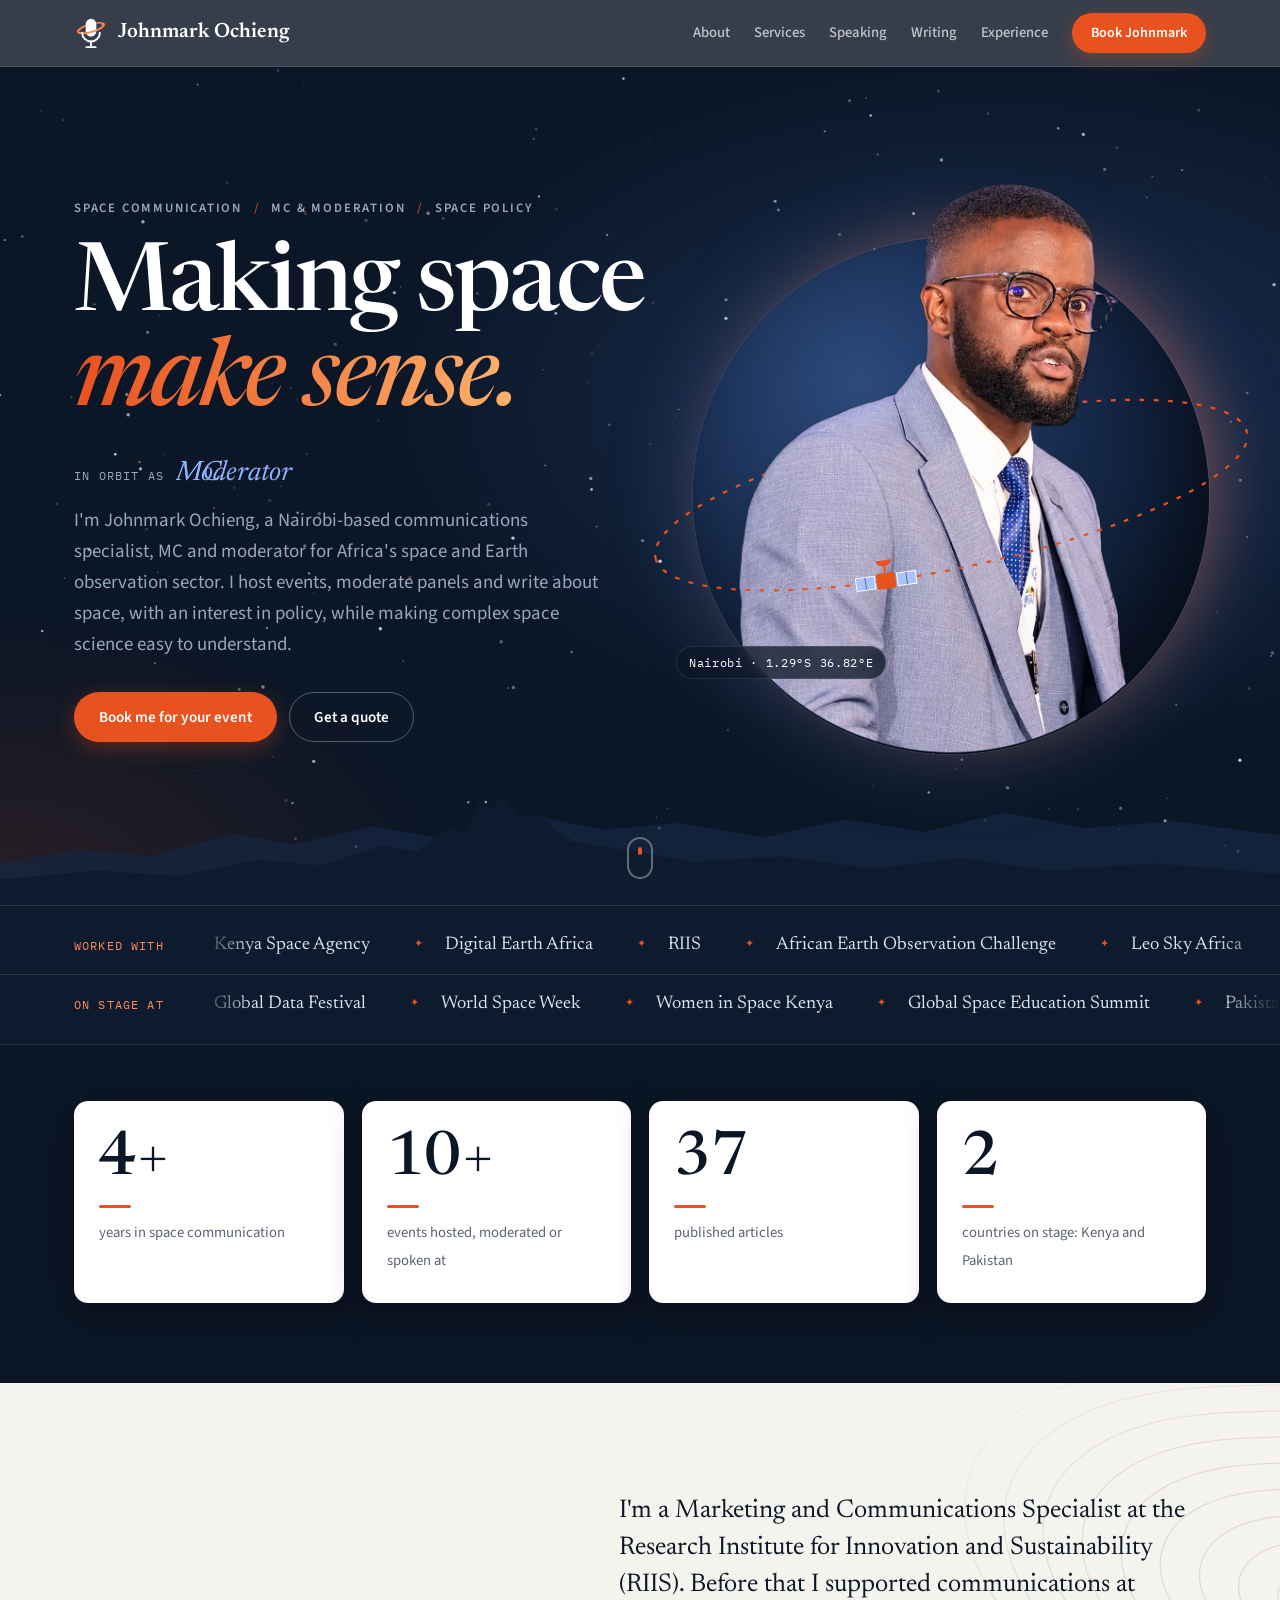
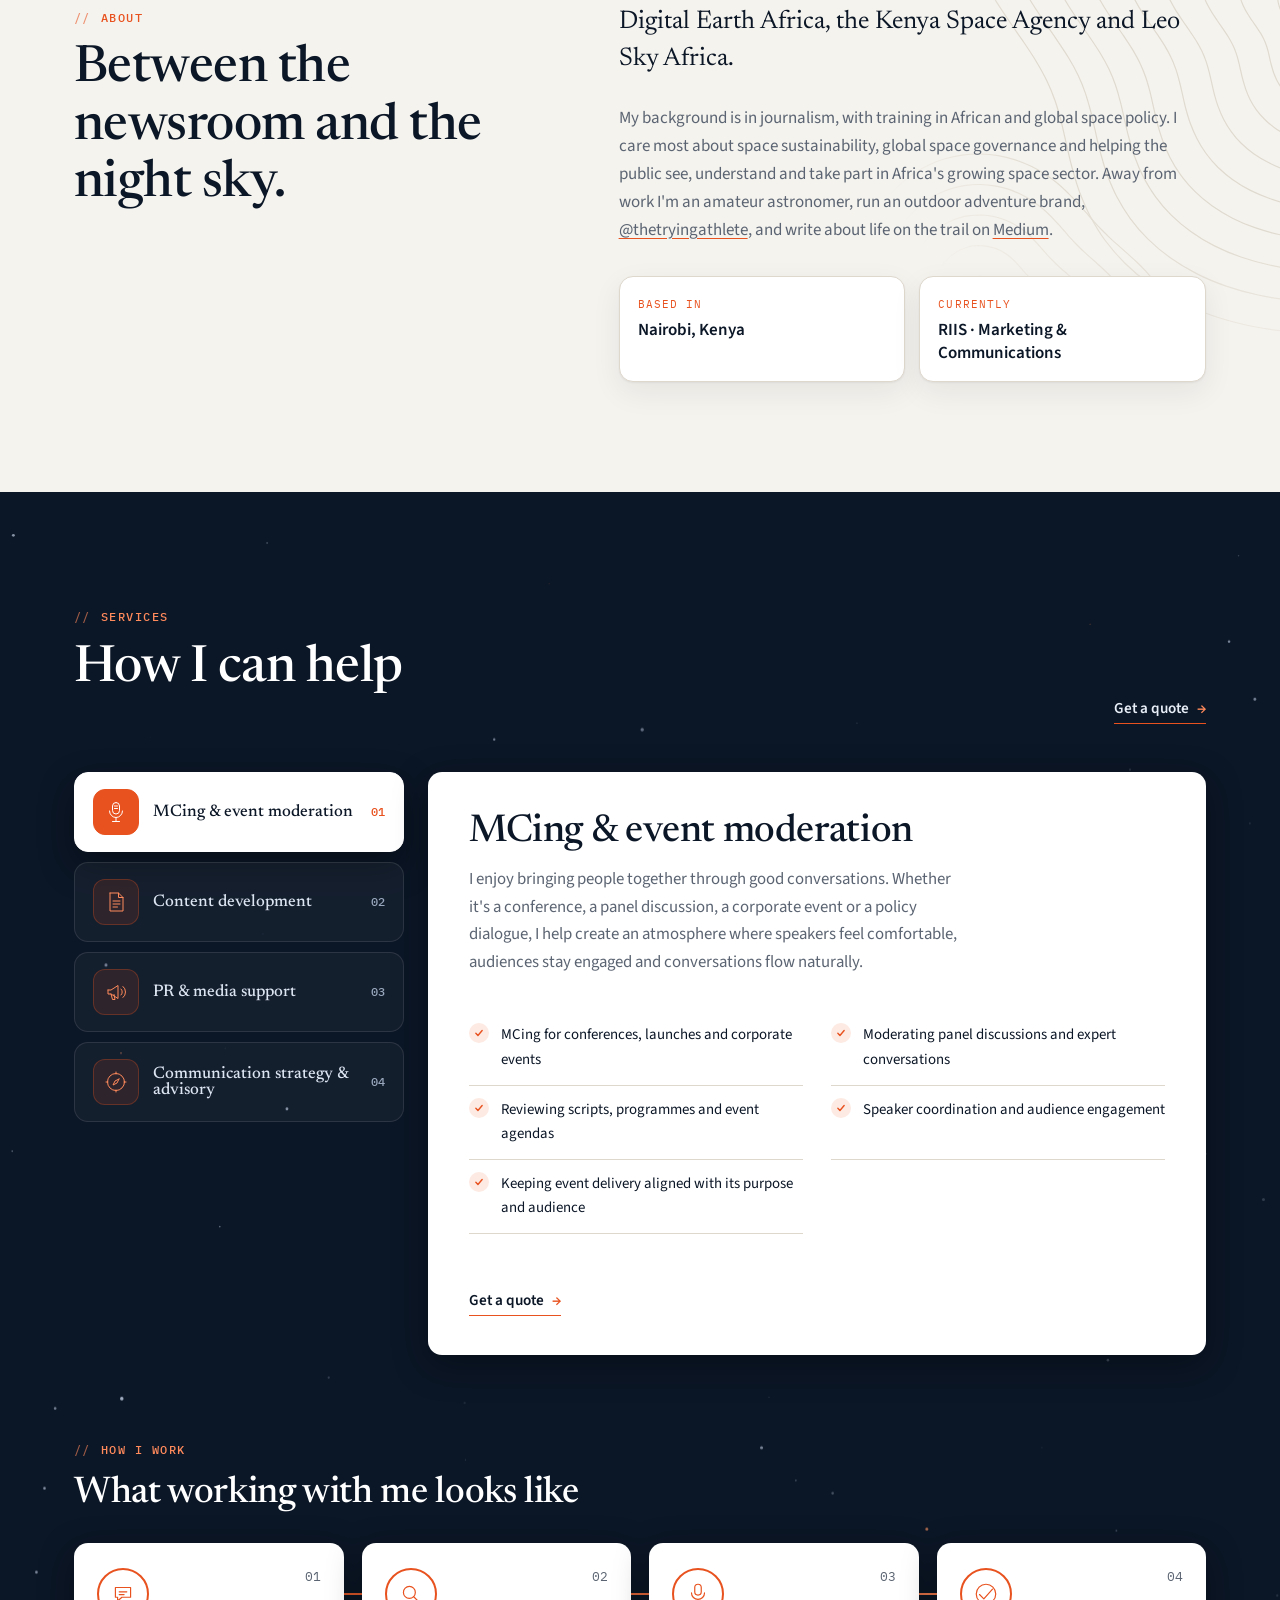
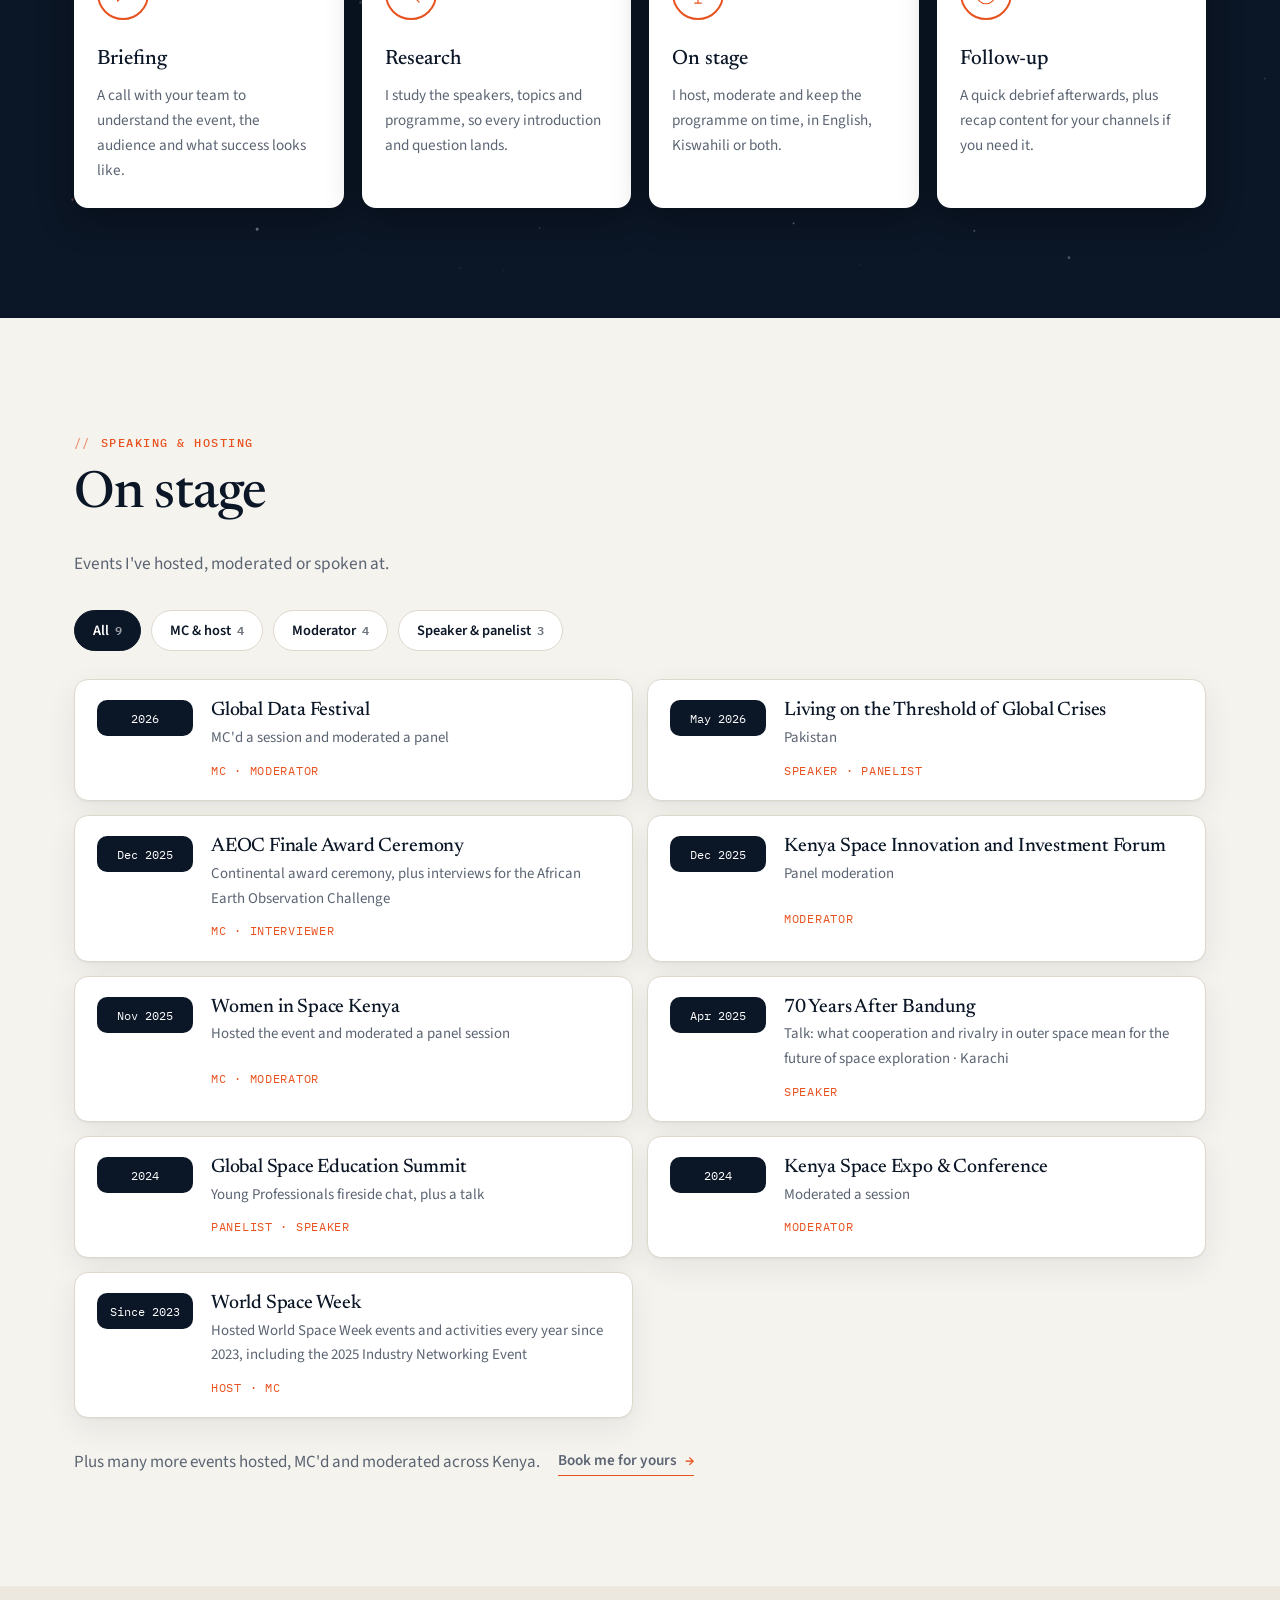
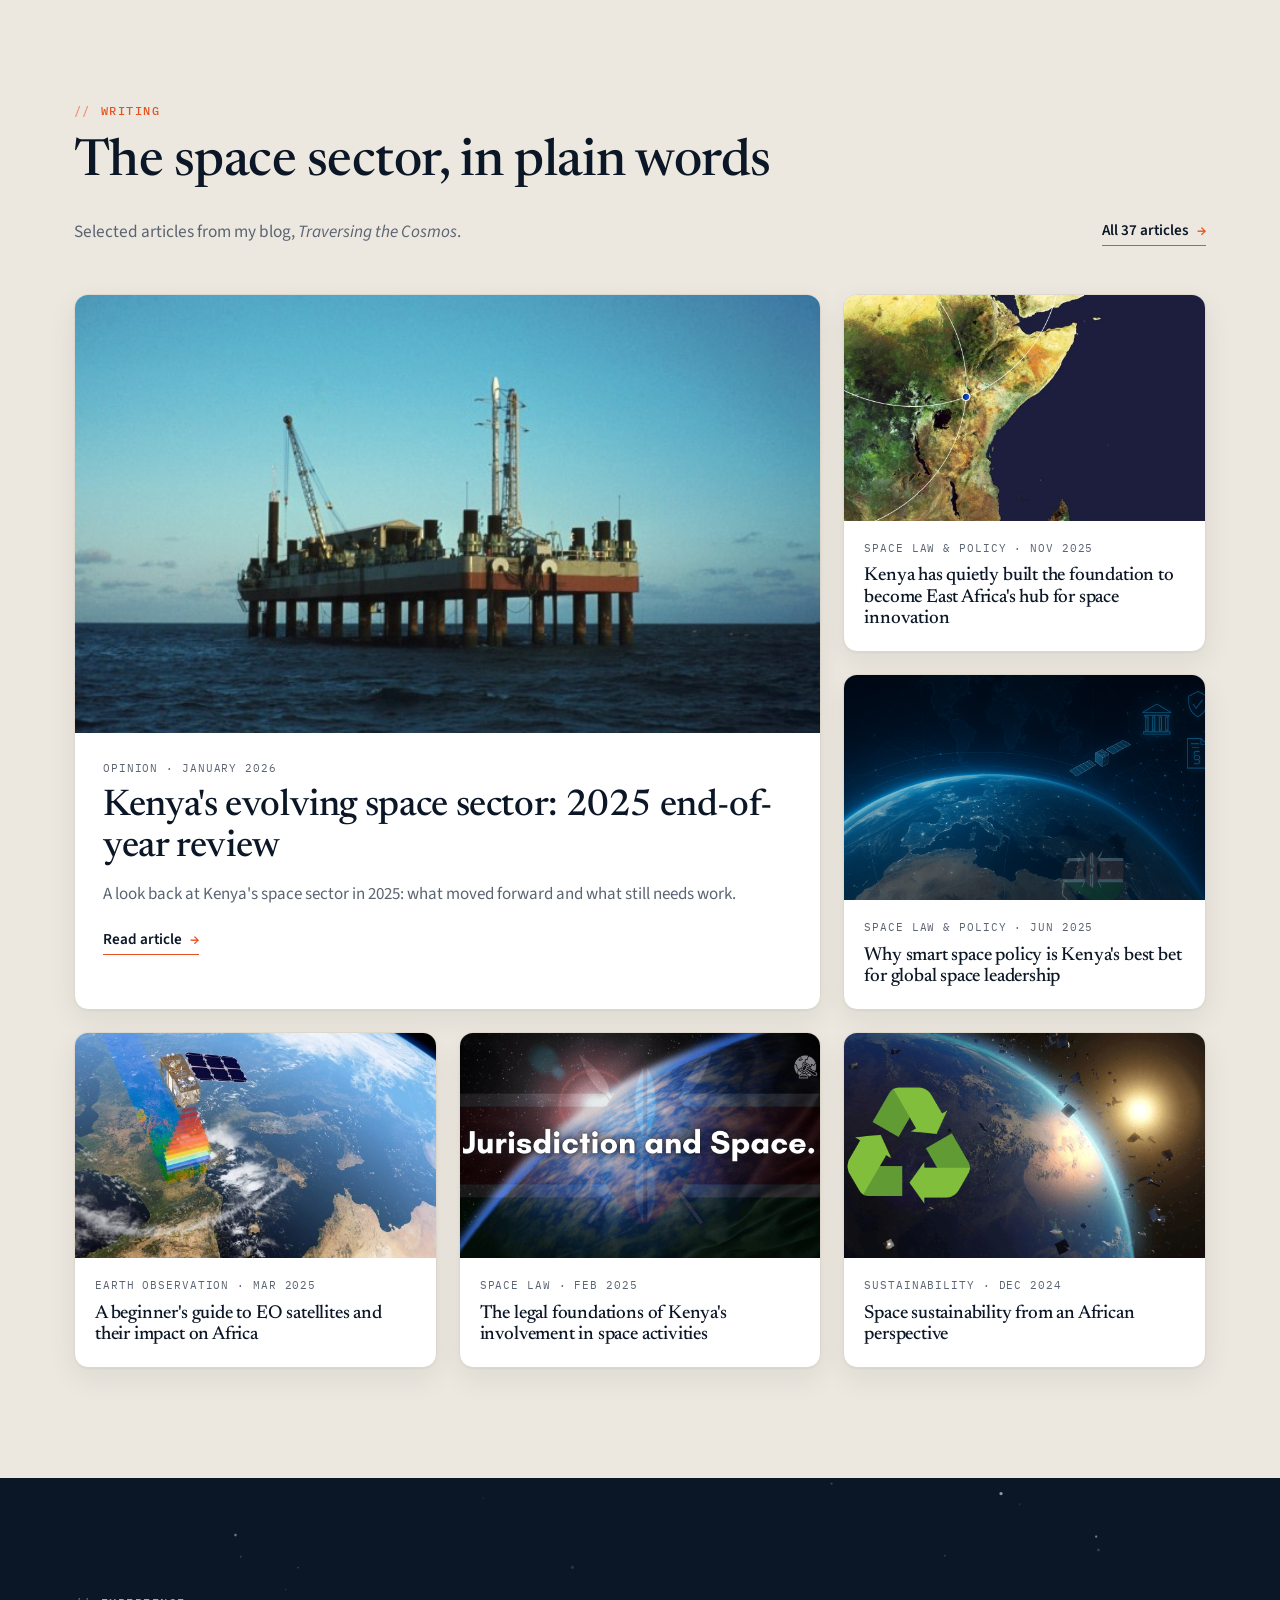
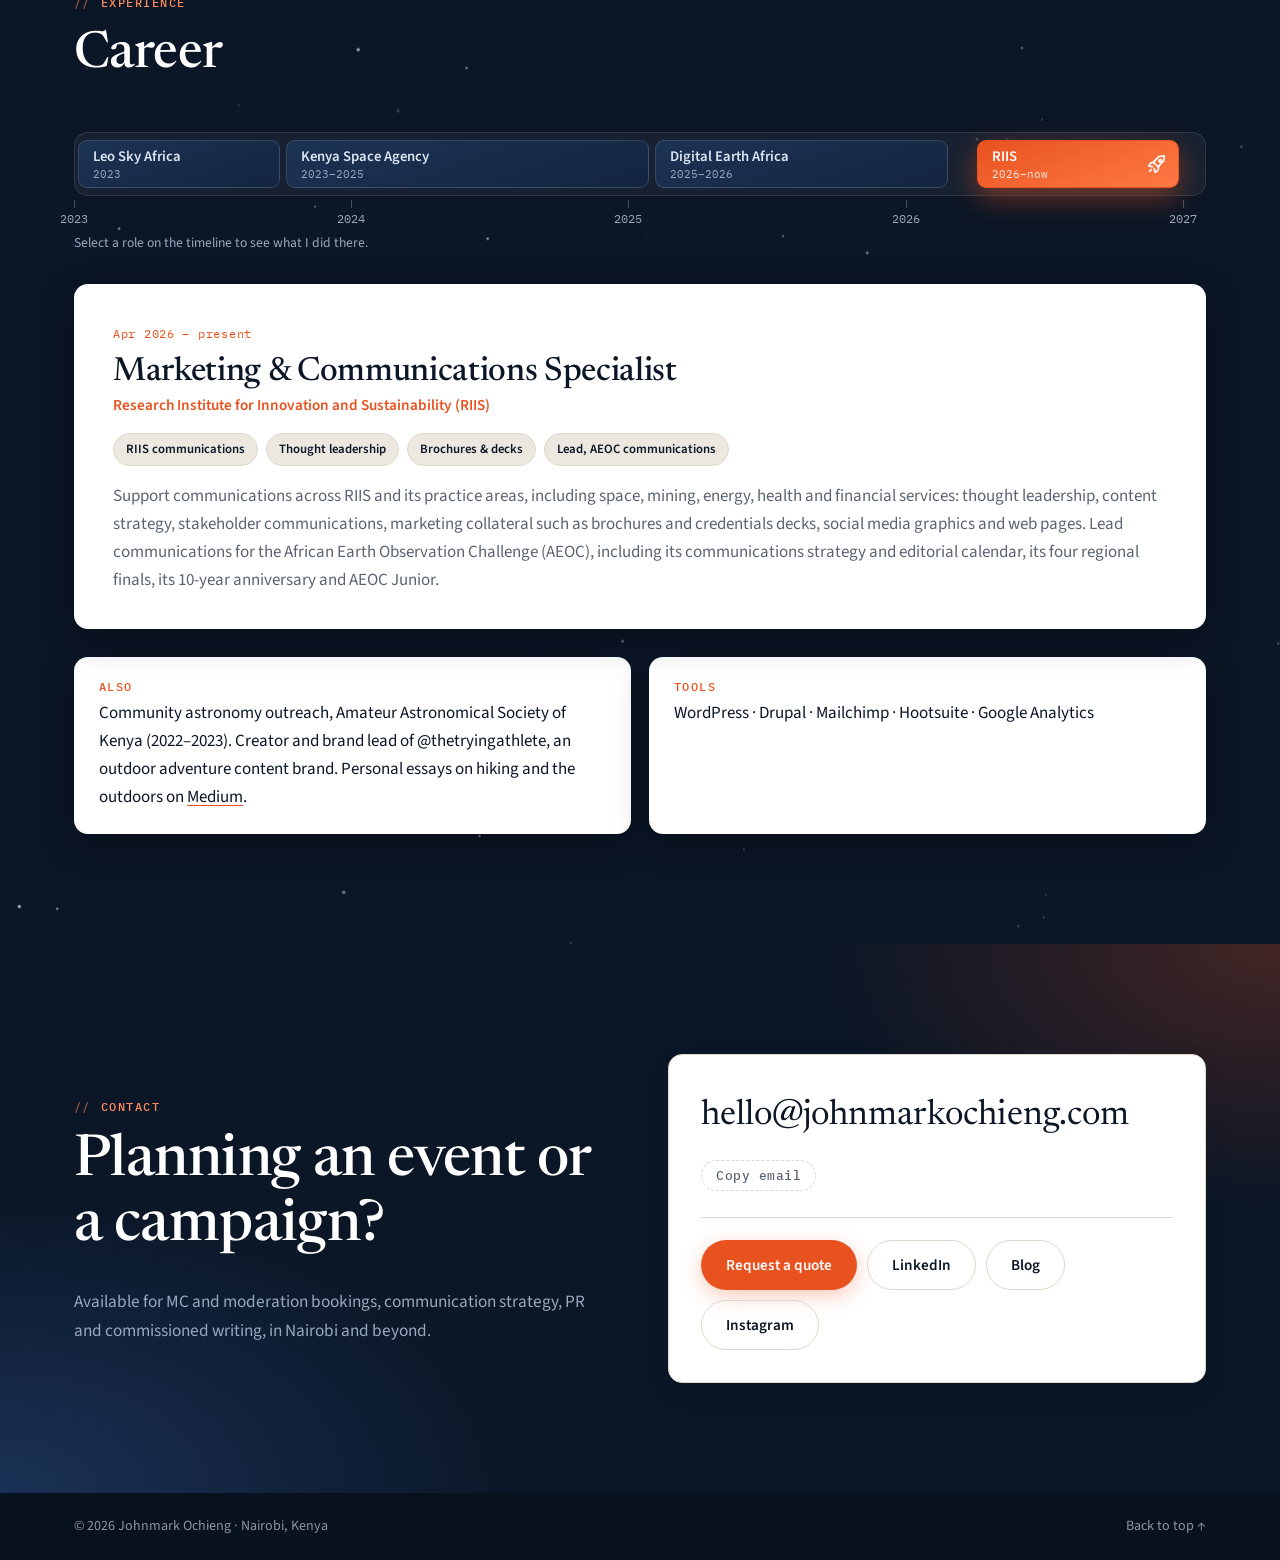
==== commit e1f5375d: "Update preview: Digital Earth Africa role Co-Authored-By: Claude Opus 5.5 <noreply@anthropic.com> Cl" ====
--- a/preview/index.html
+++ b/preview/index.html
@@ -416,8 +416,8 @@
               <span class="job-date mono">Feb 2025 – Mar 2026</span>
               <h3>Communications Officer</h3>
               <p class="job-org">Digital Earth Africa</p>
-              <ul class="job-tags"><li>Articles &amp; case studies</li><li>Website &amp; social media</li><li>Design</li></ul>
-              <div class="job-more"><div><p>Digital Earth Africa provides free, analysis-ready satellite data for the whole continent, to support decisions on agriculture, water, climate and land use. I wrote articles, case studies and reports on how the data is being used, managed the website and social media channels, and produced design work.</p></div></div>
+              <ul class="job-tags"><li>Website &amp; social media</li><li>Articles &amp; written interviews</li><li>EO impact stories</li><li>Design</li></ul>
+              <div class="job-more"><div><p>Supported communications for Digital Earth Africa, which provides free, analysis-ready satellite data for the whole continent to support decisions on agriculture, water, climate and land use. Managed the website and social media channels, and wrote articles, case studies and reports, including written interviews with the people using the data. Through these, I helped show in plain language how Earth observation is transforming lives across Africa. Also produced design work for the programme.</p></div></div>
             </div>
           </li>
           <li class="job" data-reveal data-short="Kenya Space Agency" data-start="2023-10" data-end="2025-02">
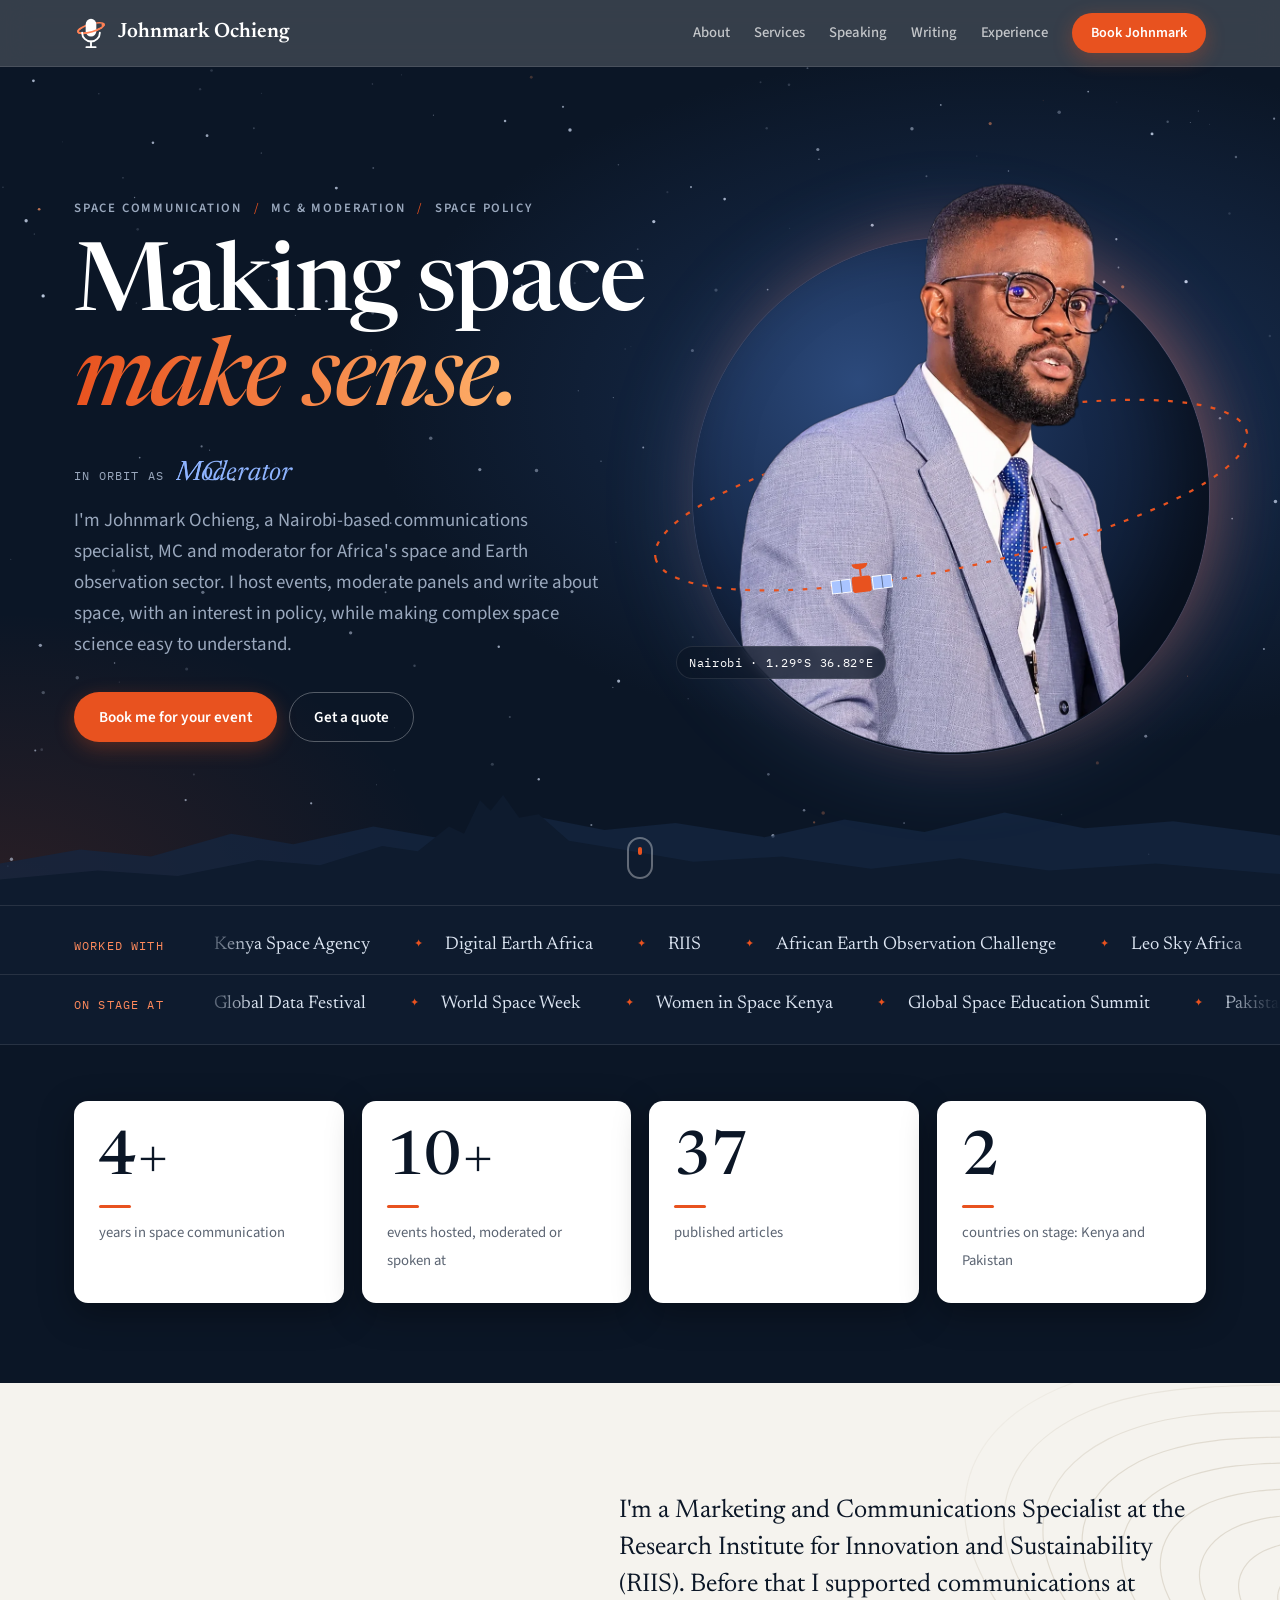
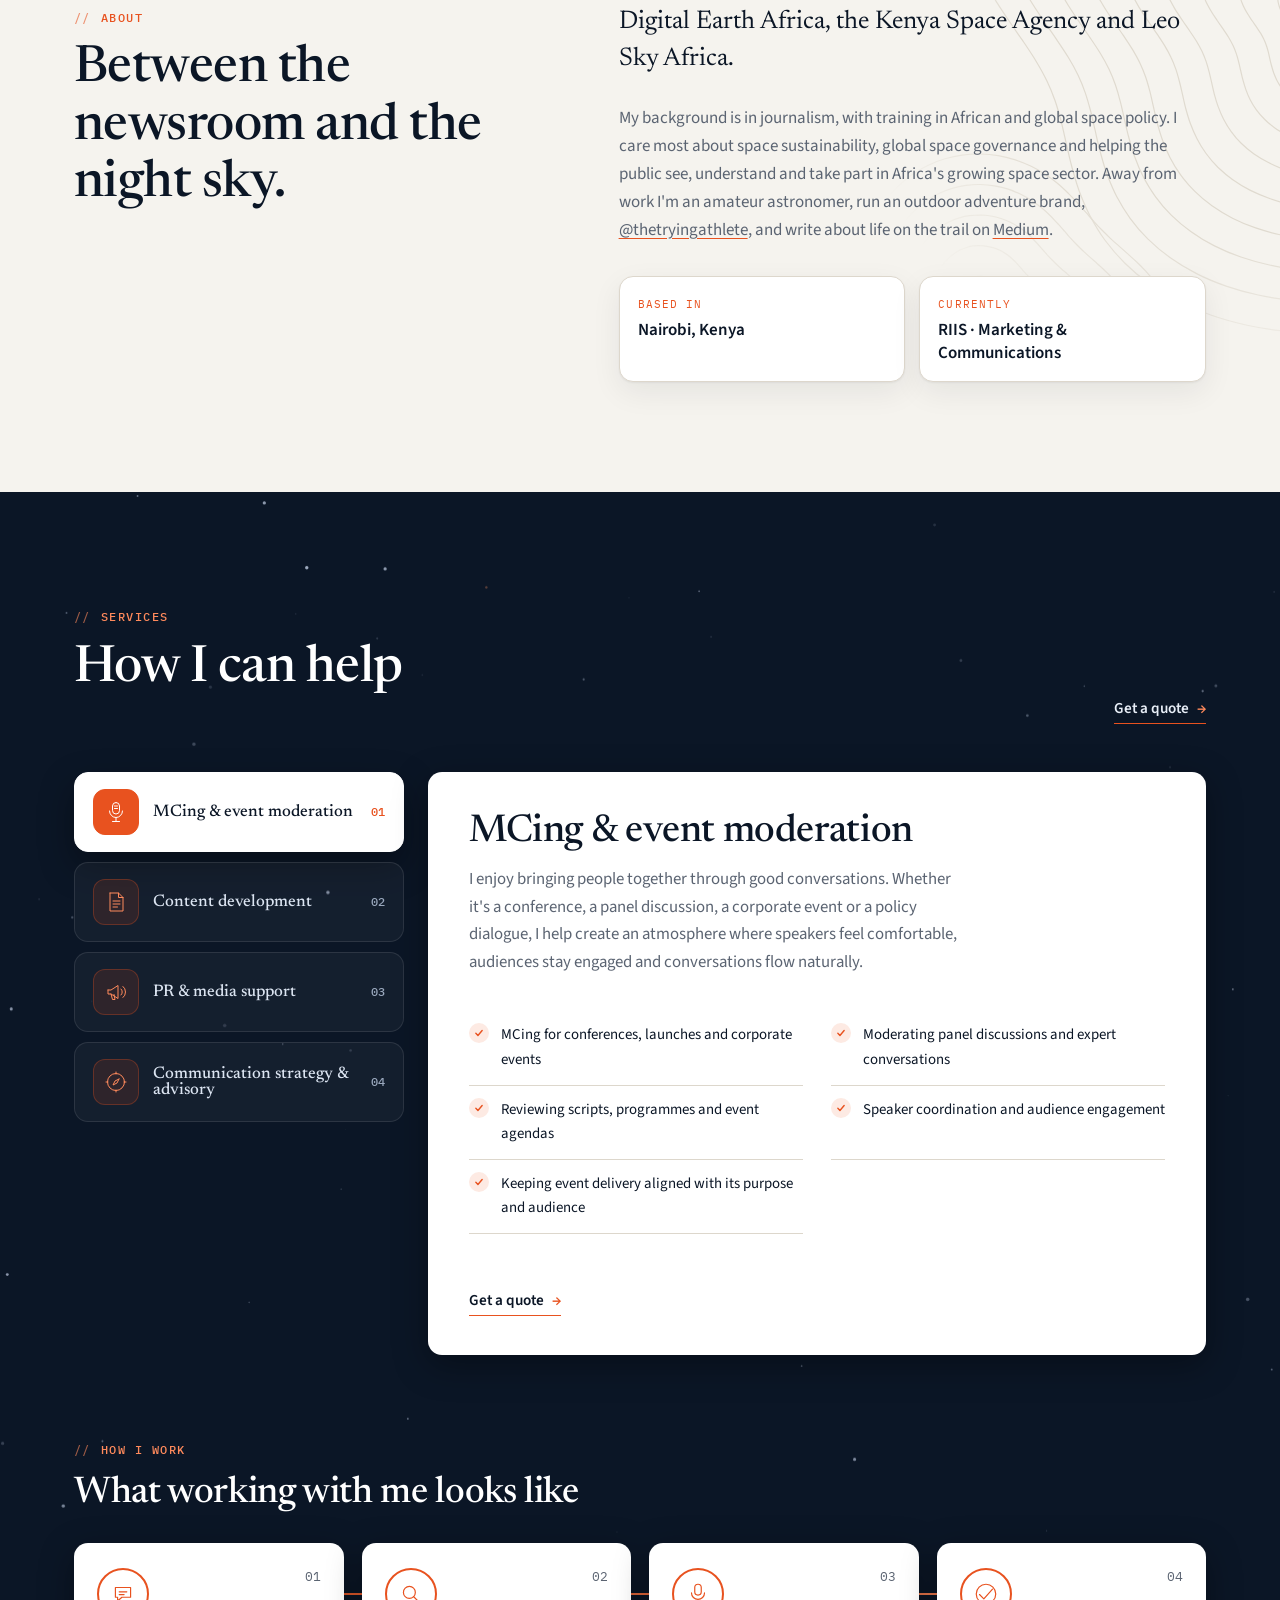
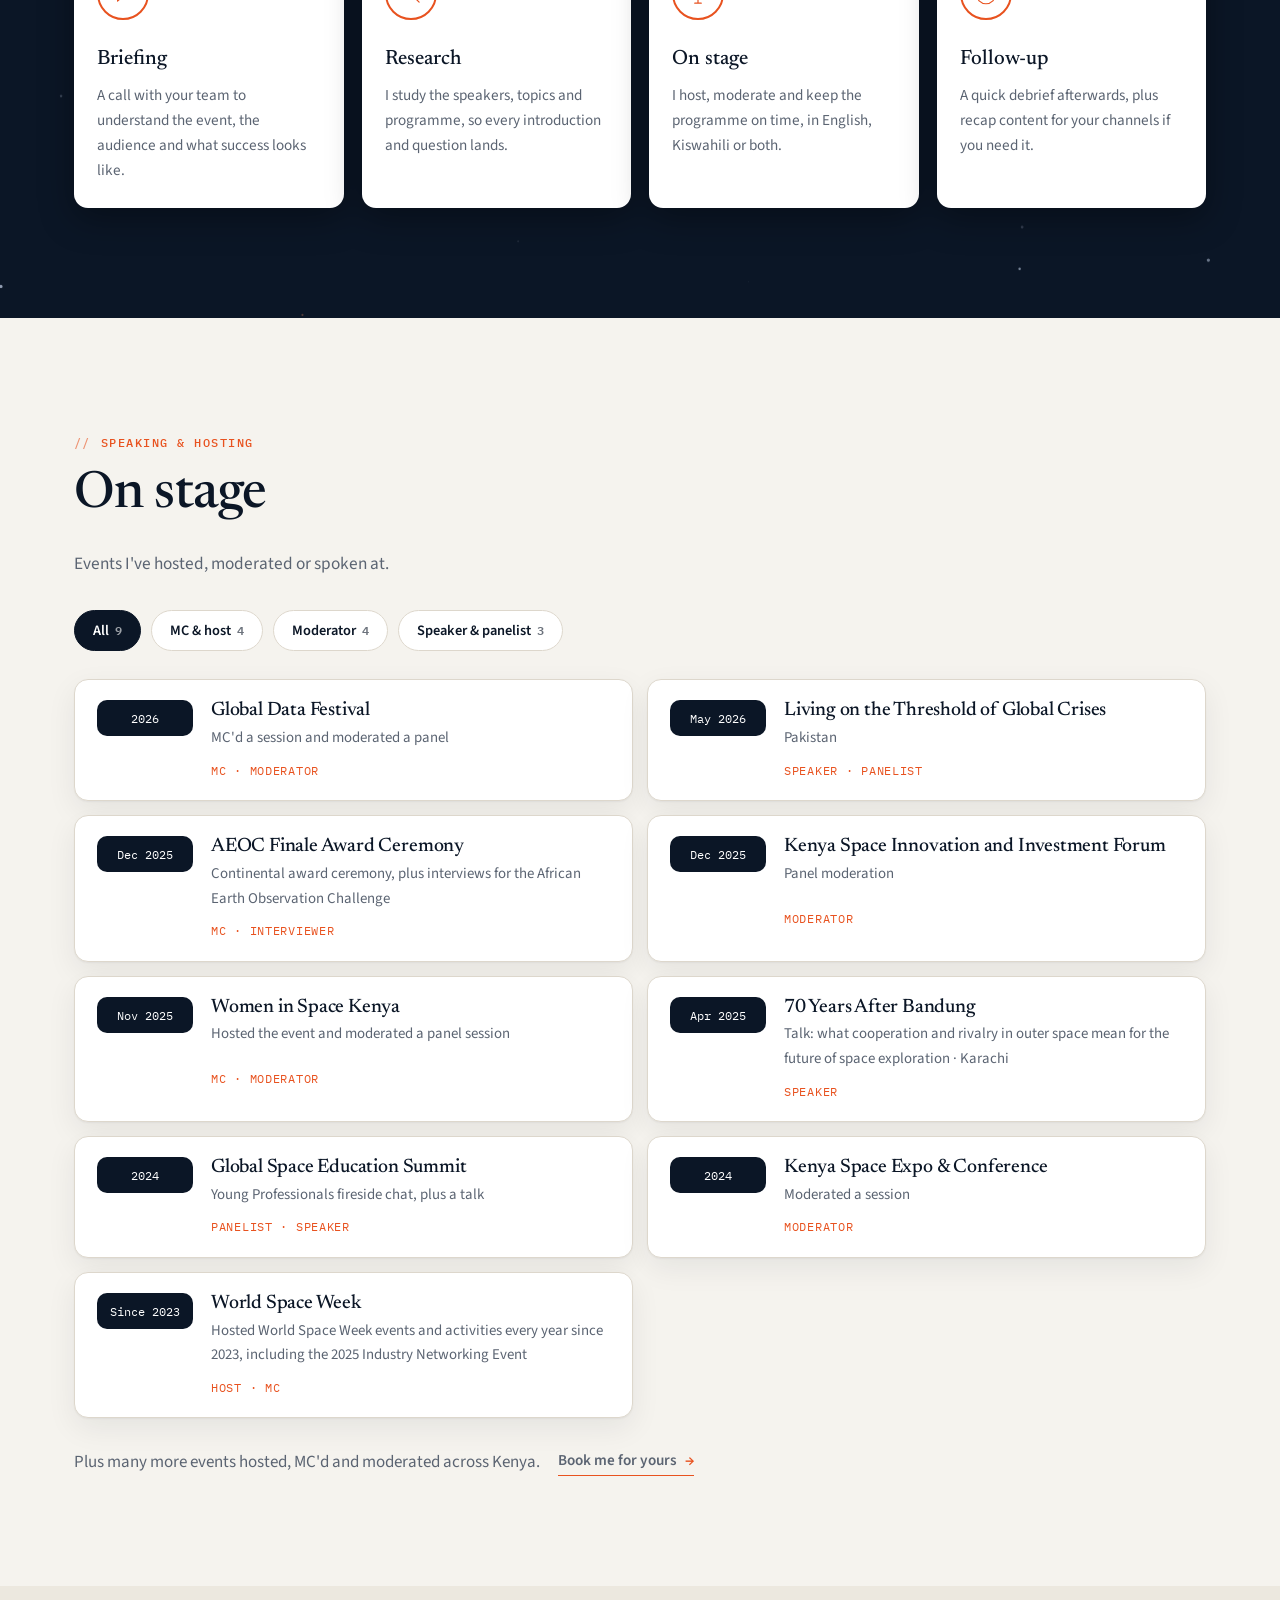
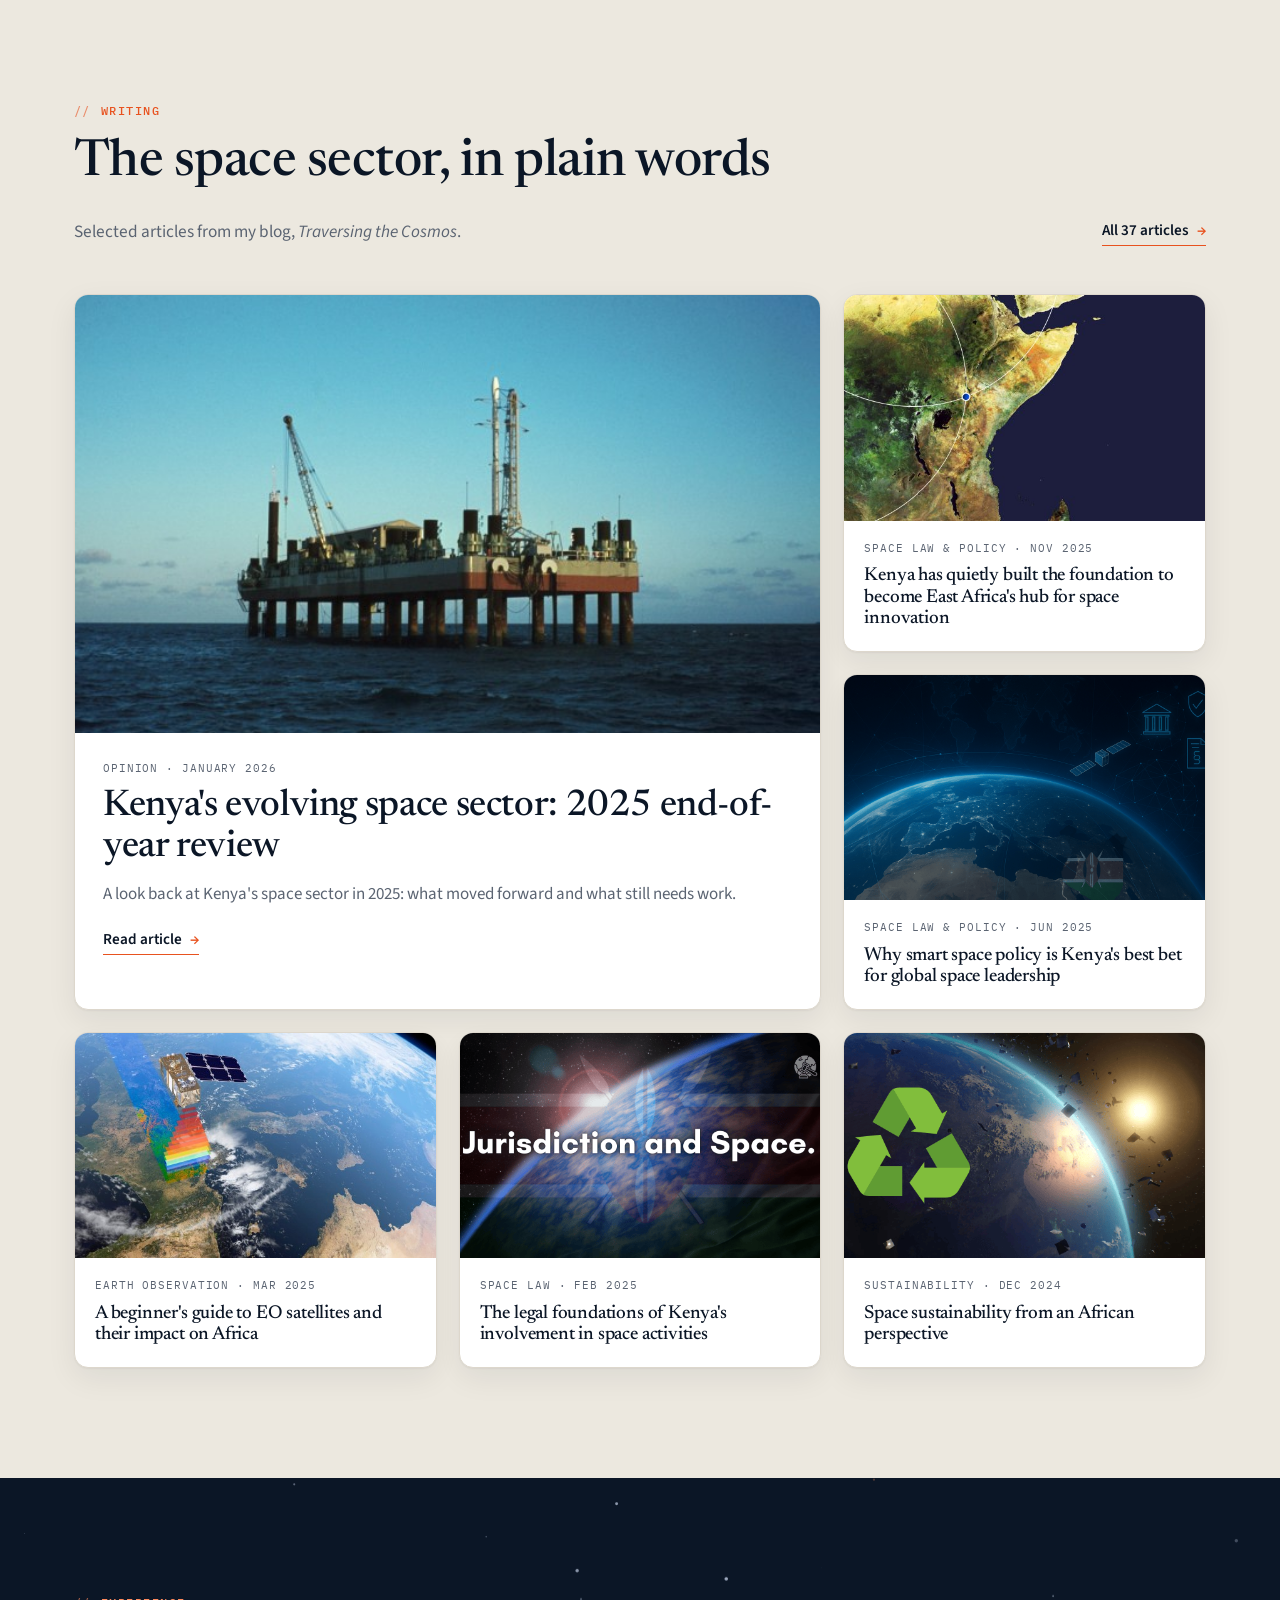
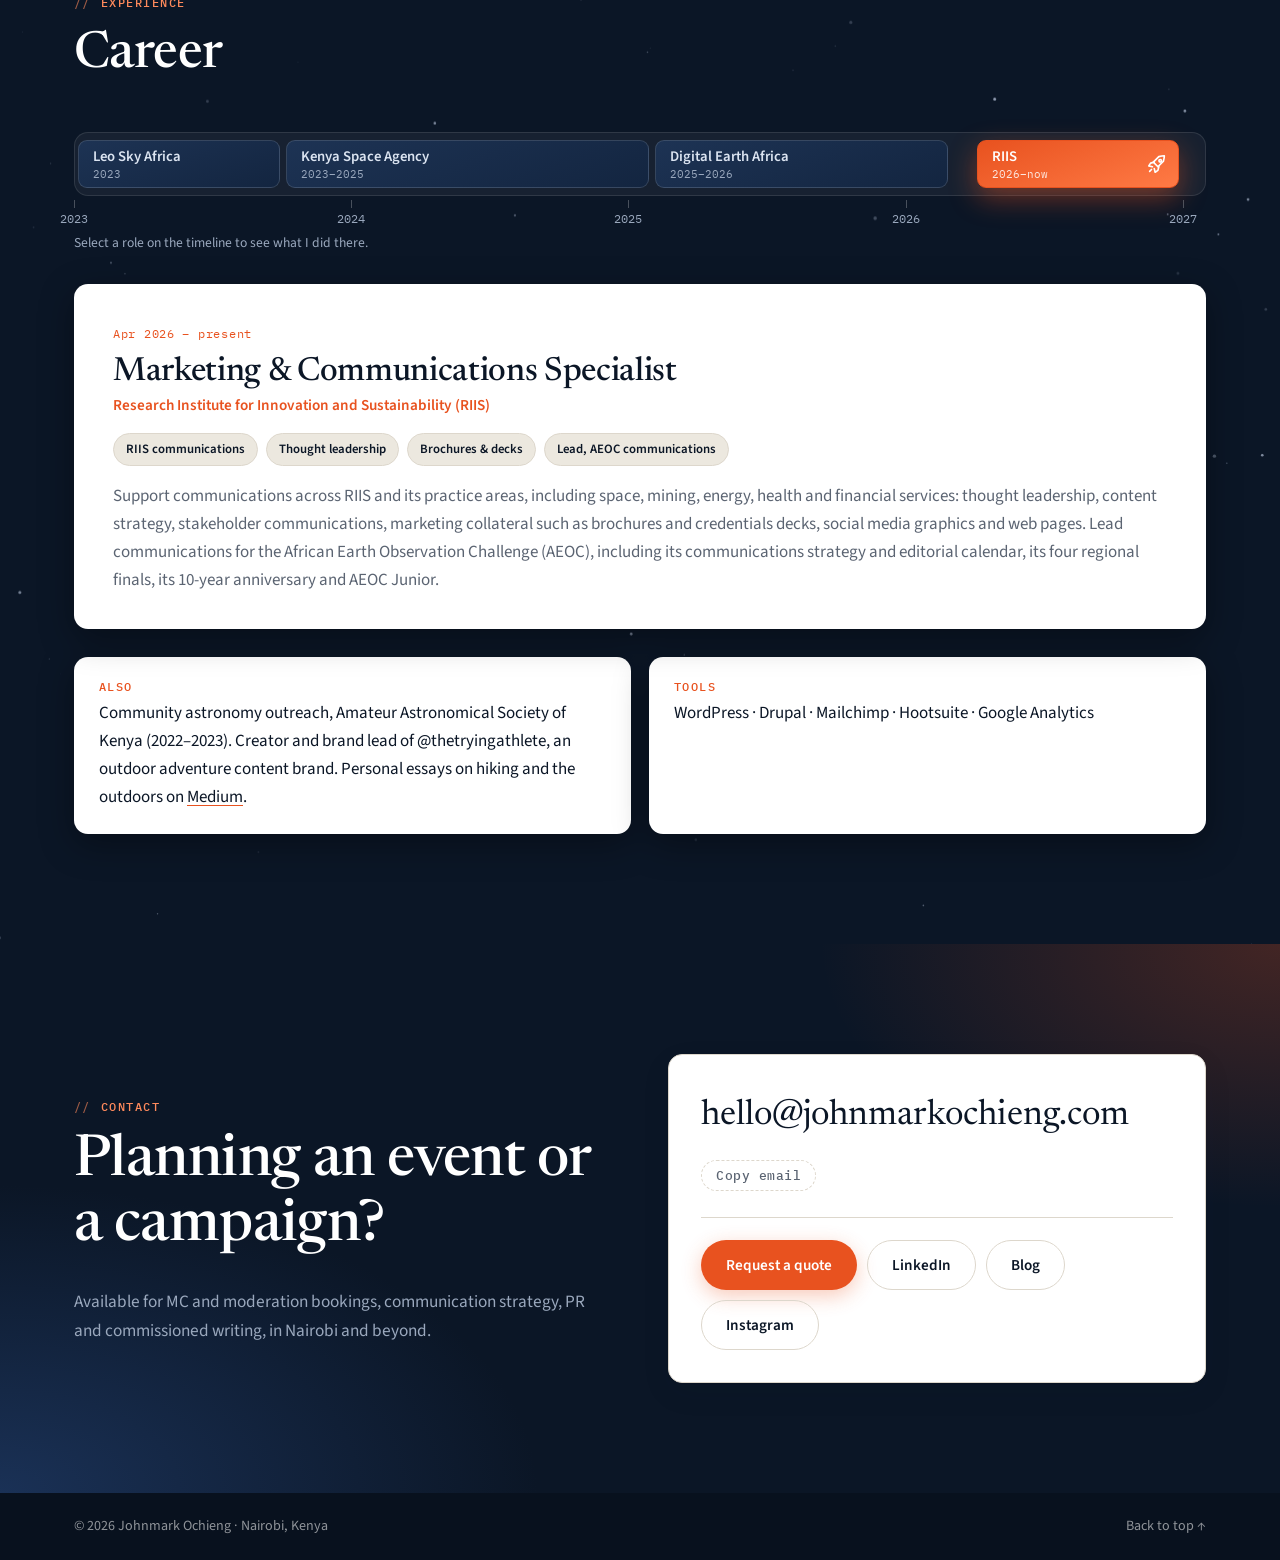
==== commit 18975e6d: "Update preview: Leo Sky Africa role Co-Authored-By: Claude Opus 5.5 <noreply@anthropic.com> Claude-S" ====
--- a/preview/index.html
+++ b/preview/index.html
@@ -436,8 +436,8 @@
               <span class="job-date mono">Jan 2023 – Oct 2023</span>
               <h3>Science Communicator</h3>
               <p class="job-org">Leo Sky Africa</p>
-              <ul class="job-tags"><li>Science content</li><li>Outreach campaigns</li></ul>
-              <div class="job-more"><div><p>Created science content to improve public understanding of space and astronomy, and supported outreach and educational campaigns.</p></div></div>
+              <ul class="job-tags"><li>Built the comms function</li><li>Stargazing &amp; night-sky tours</li><li>Planetarium sessions</li><li>Astrotourism</li></ul>
+              <div class="job-more"><div><p>Set up Leo Sky Africa's communications from scratch, as there was no active communications function when I joined. The science content I created improved public understanding of space and astronomy, grew engagement and raised awareness of the organisation. Supported education and outreach, including guided night-sky tours, planetarium sessions and stargazing events across Nairobi. At a government function, I introduced astrotourism as a potential tourism venture; following that function it became a national agenda item. Through a team effort it has since grown, and the team now actively runs astrotourism activities.</p></div></div>
             </div>
           </li>
         </ol>
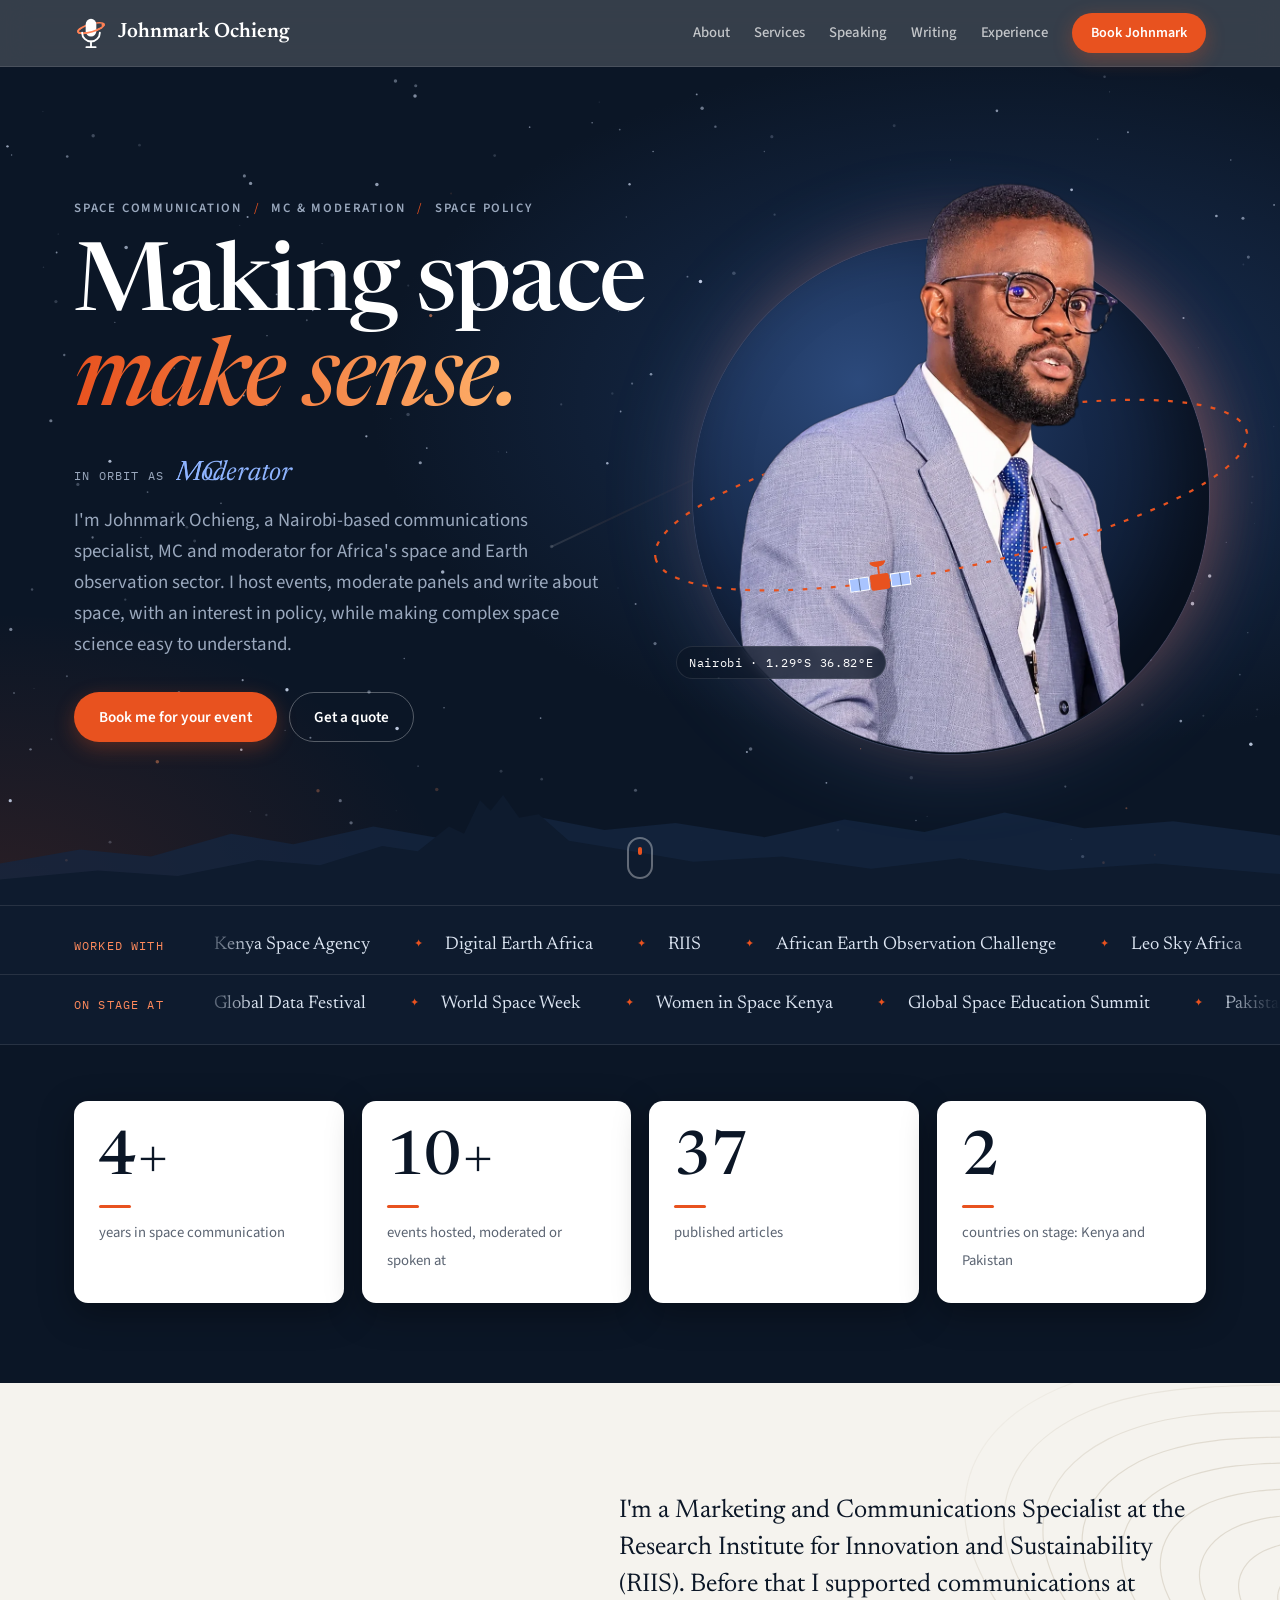
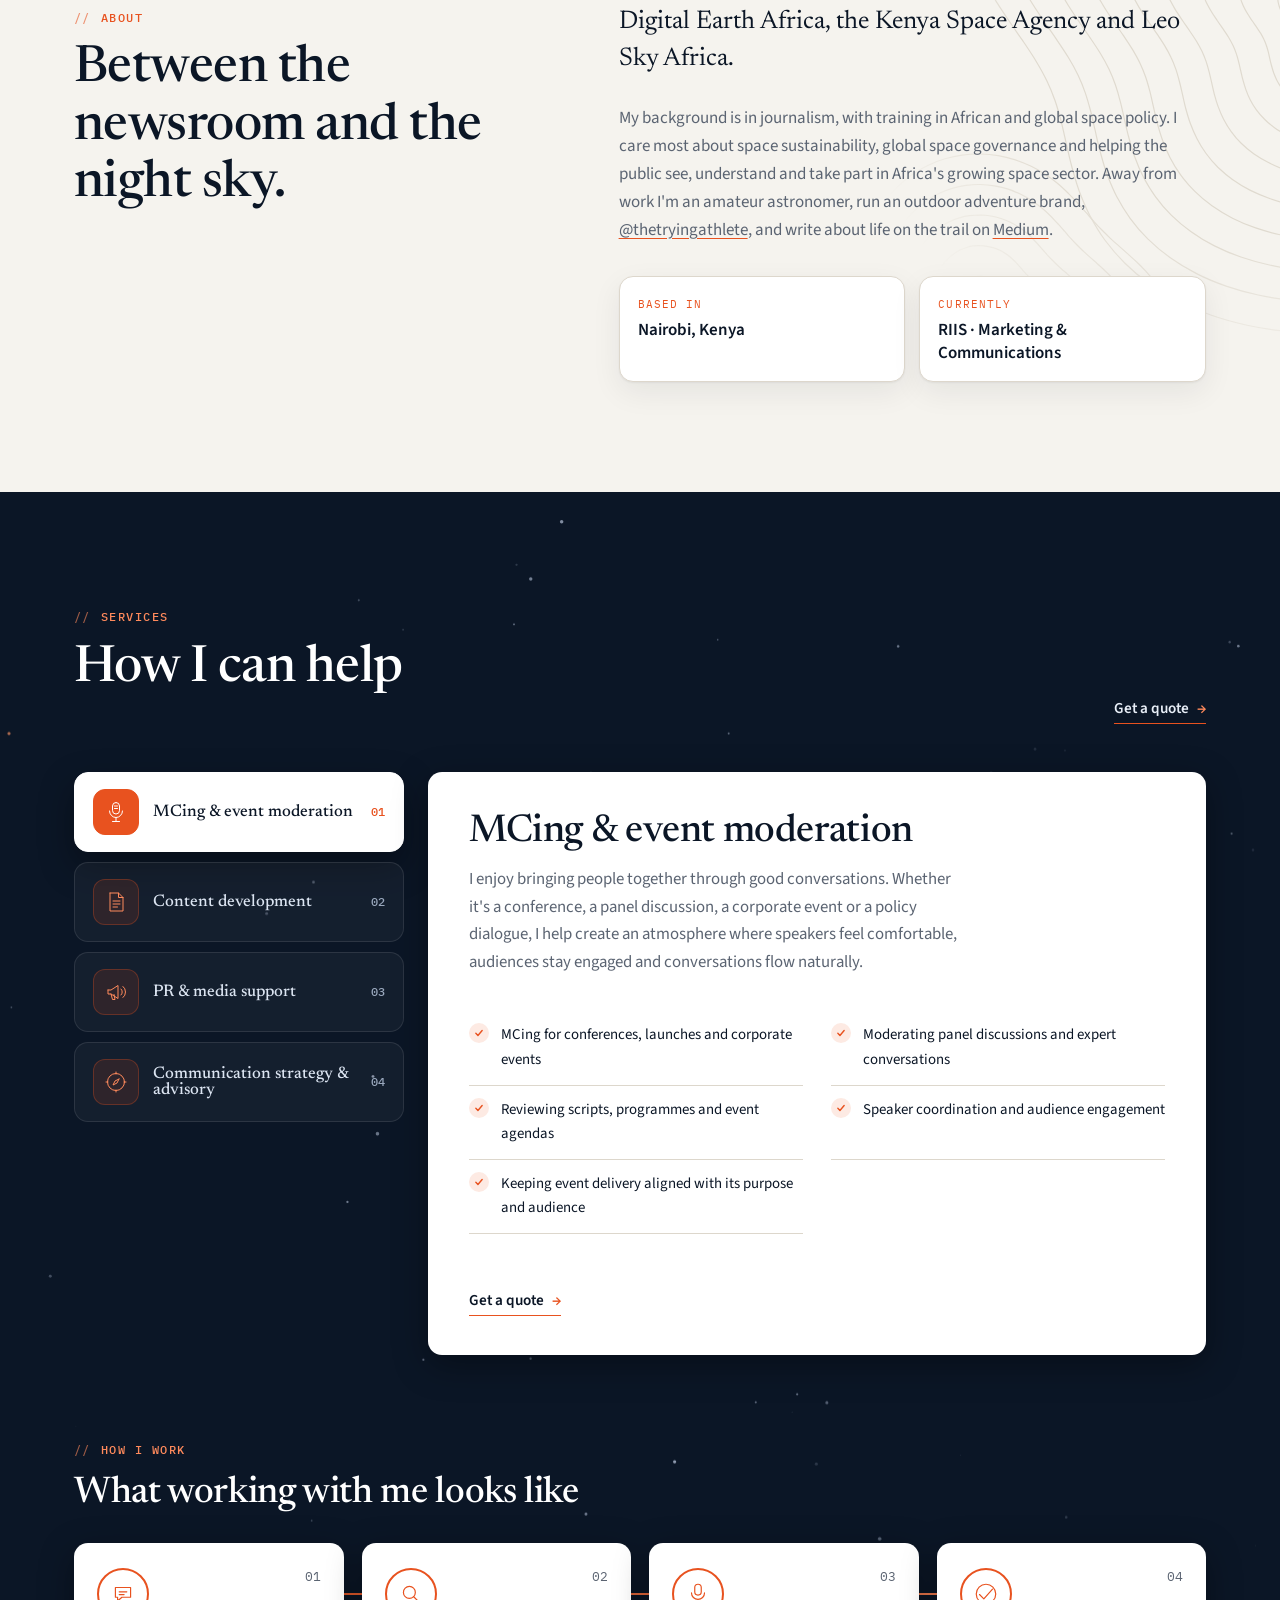
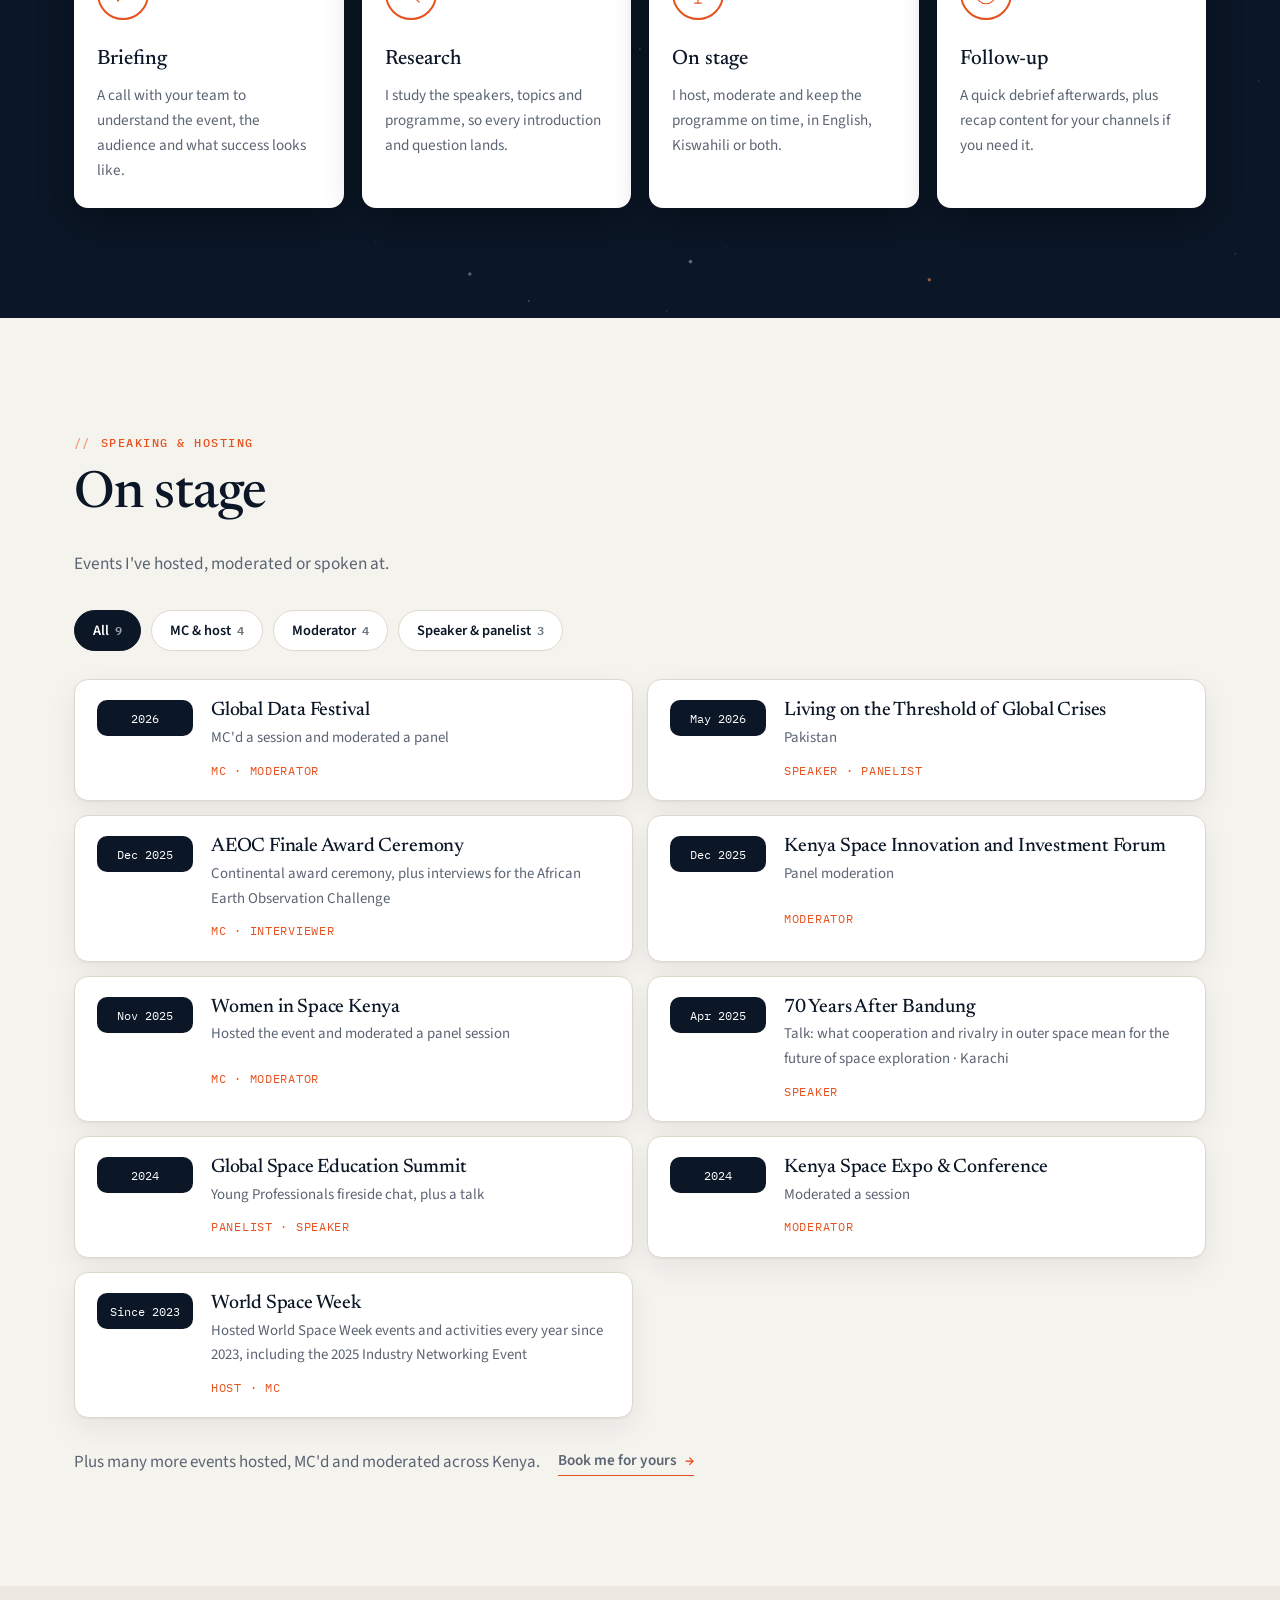
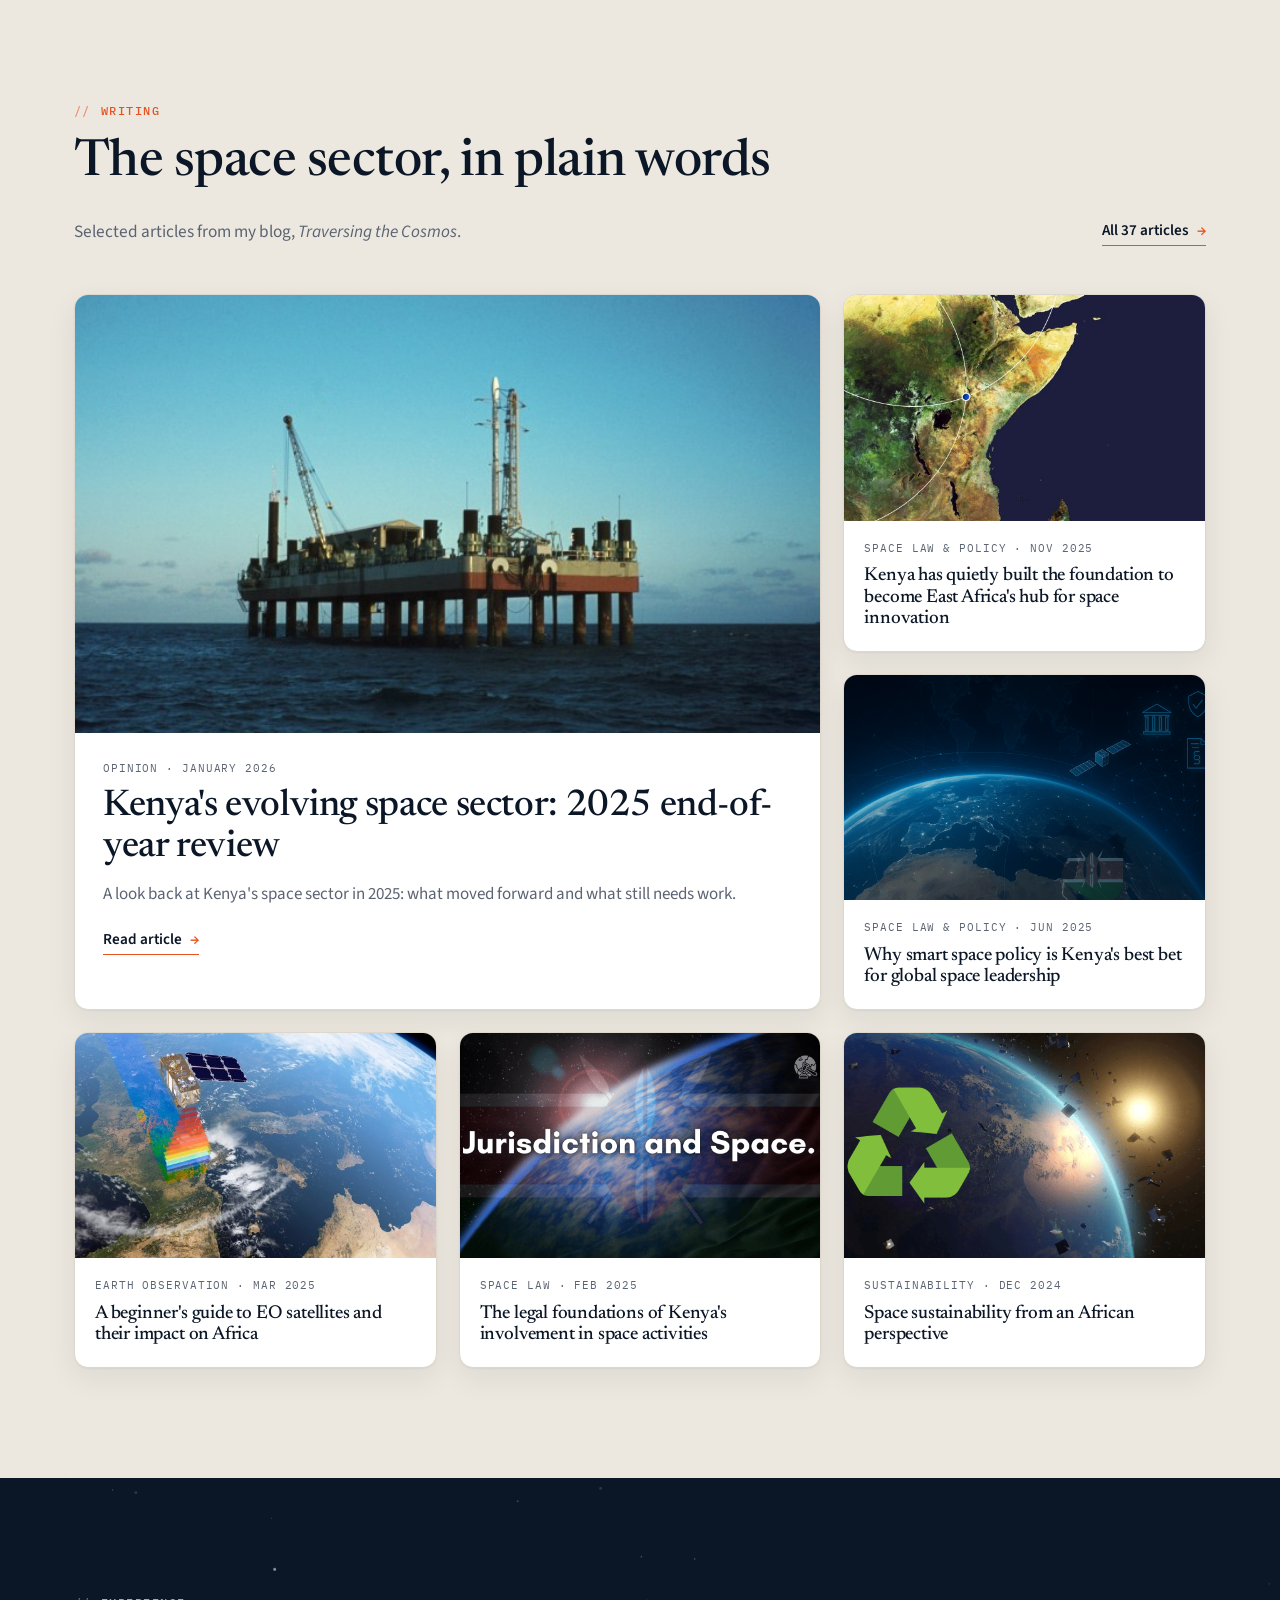
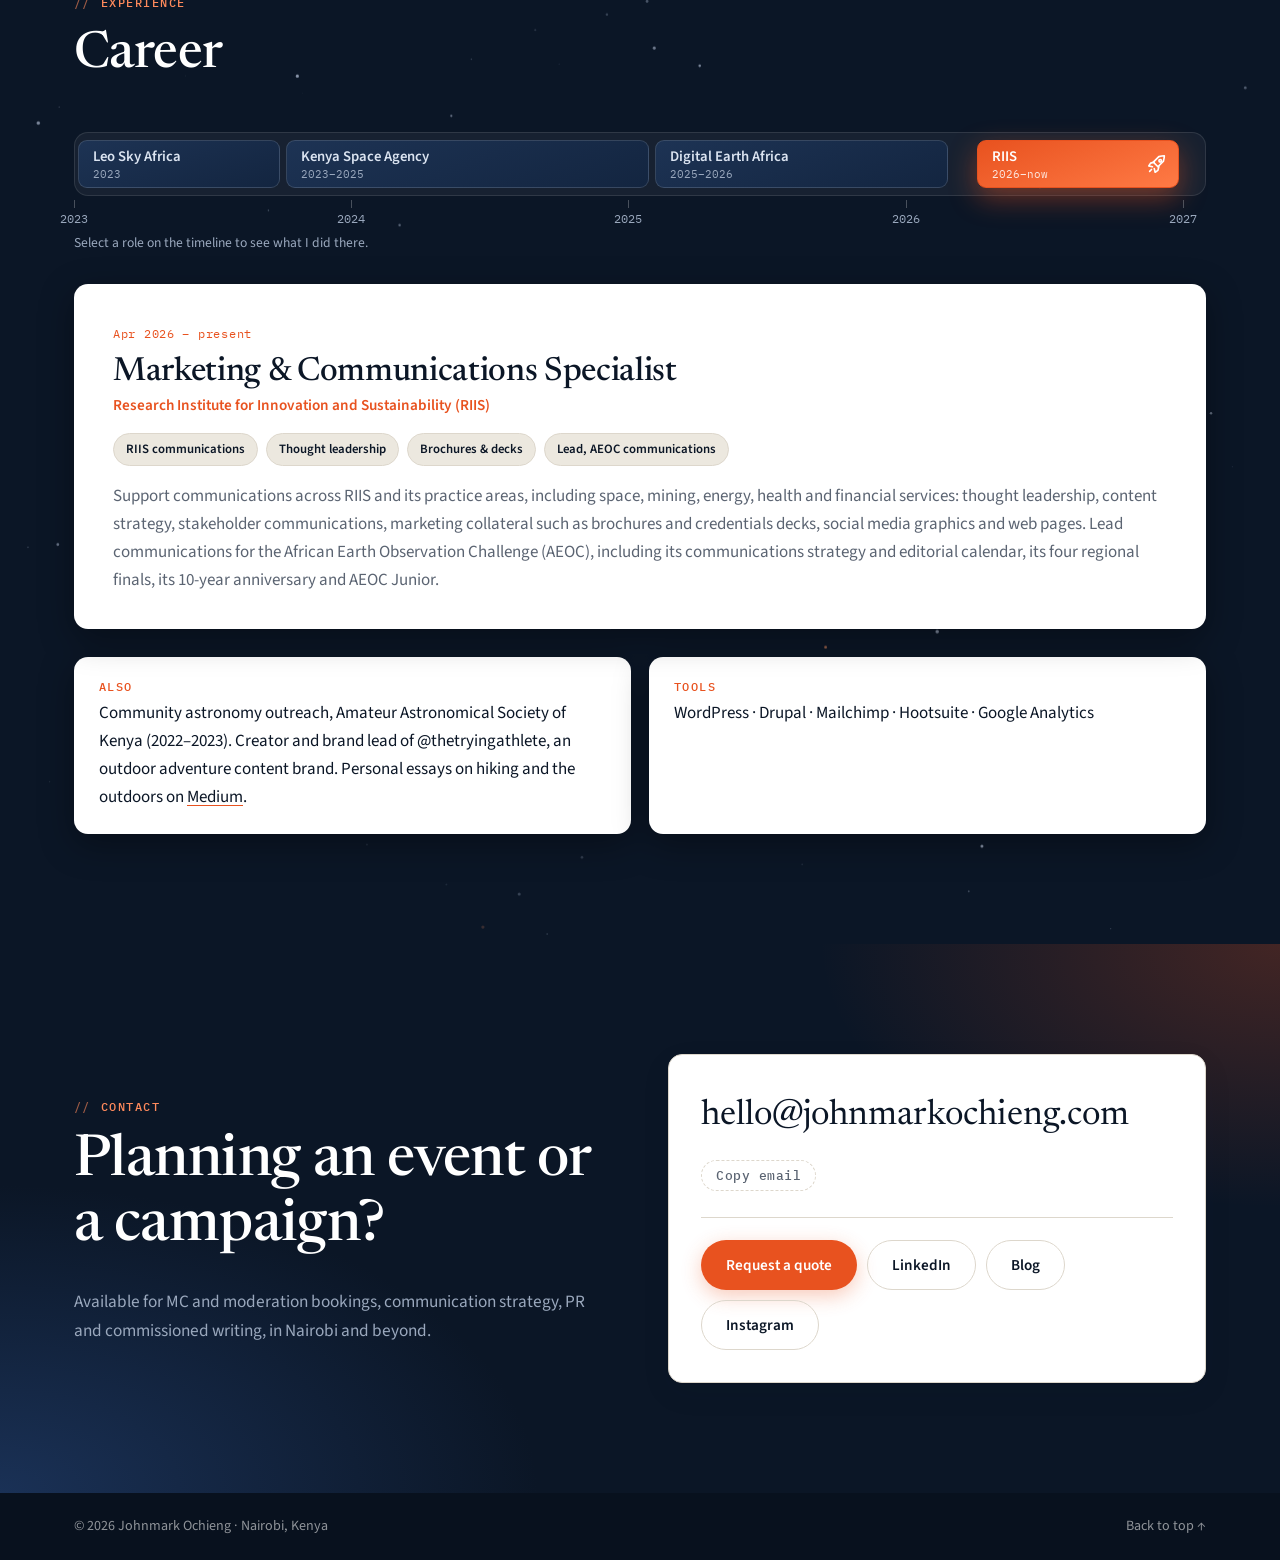
==== commit a127a92a: "Update preview: Leo Sky Africa wording Co-Authored-By: Claude Opus 5.5 <noreply@anthropic.com> Claud" ====
--- a/preview/index.html
+++ b/preview/index.html
@@ -436,8 +436,8 @@
               <span class="job-date mono">Jan 2023 – Oct 2023</span>
               <h3>Science Communicator</h3>
               <p class="job-org">Leo Sky Africa</p>
-              <ul class="job-tags"><li>Built the comms function</li><li>Stargazing &amp; night-sky tours</li><li>Planetarium sessions</li><li>Astrotourism</li></ul>
-              <div class="job-more"><div><p>Set up Leo Sky Africa's communications from scratch, as there was no active communications function when I joined. The science content I created improved public understanding of space and astronomy, grew engagement and raised awareness of the organisation. Supported education and outreach, including guided night-sky tours, planetarium sessions and stargazing events across Nairobi. At a government function, I introduced astrotourism as a potential tourism venture; following that function it became a national agenda item. Through a team effort it has since grown, and the team now actively runs astrotourism activities.</p></div></div>
+              <ul class="job-tags"><li>Refreshed communications</li><li>Stargazing &amp; night-sky tours</li><li>Planetarium sessions</li><li>Astrotourism</li></ul>
+              <div class="job-more"><div><p>Refreshed and strengthened Leo Sky Africa's communications, which had no active communications function when I joined. This work improved public understanding of space and astronomy, grew engagement and raised awareness of the organisation. Supported education and outreach, including guided night-sky tours, planetarium sessions and stargazing events across Nairobi. At the Kenya Parks Investment Forum in 2023, I introduced astrotourism as a potential tourism venture; following the forum it became a national agenda item. Through a team effort it has since grown, and the team now actively runs and trains others in astrotourism.</p></div></div>
             </div>
           </li>
         </ol>
